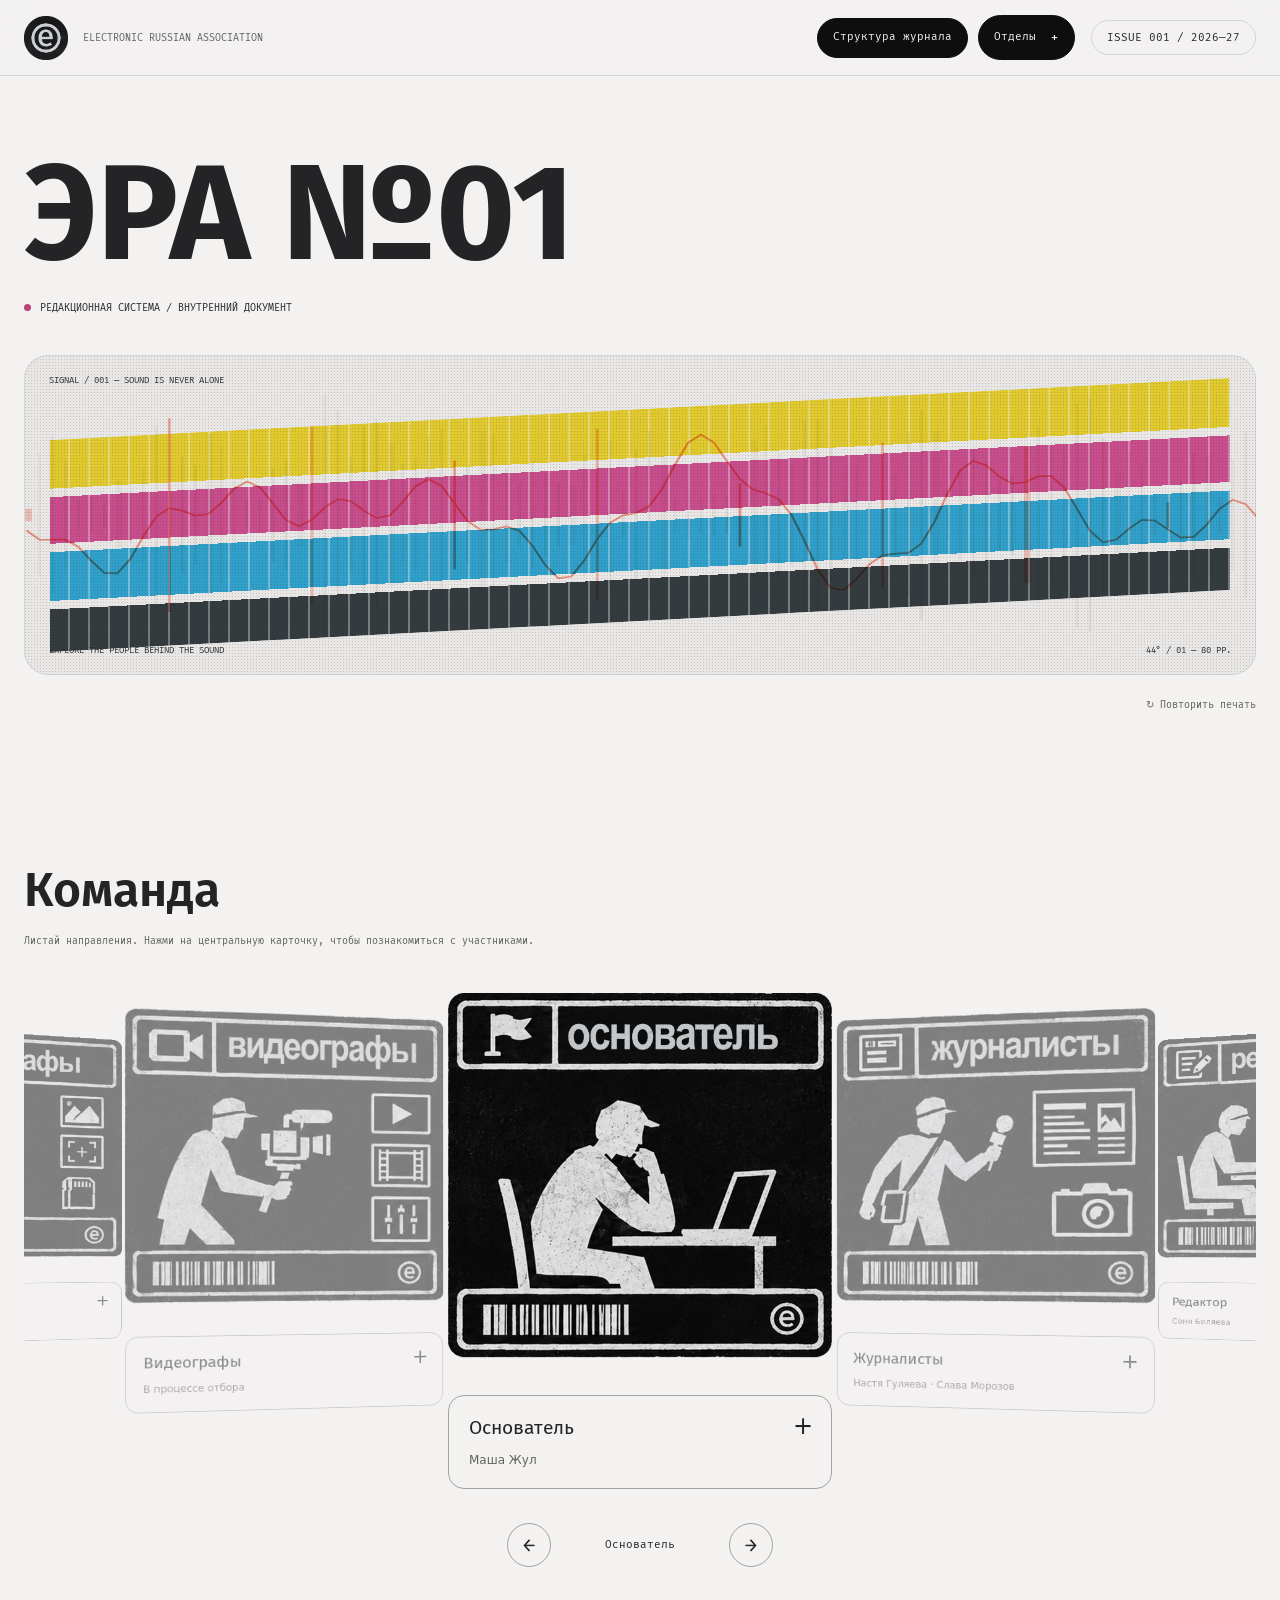
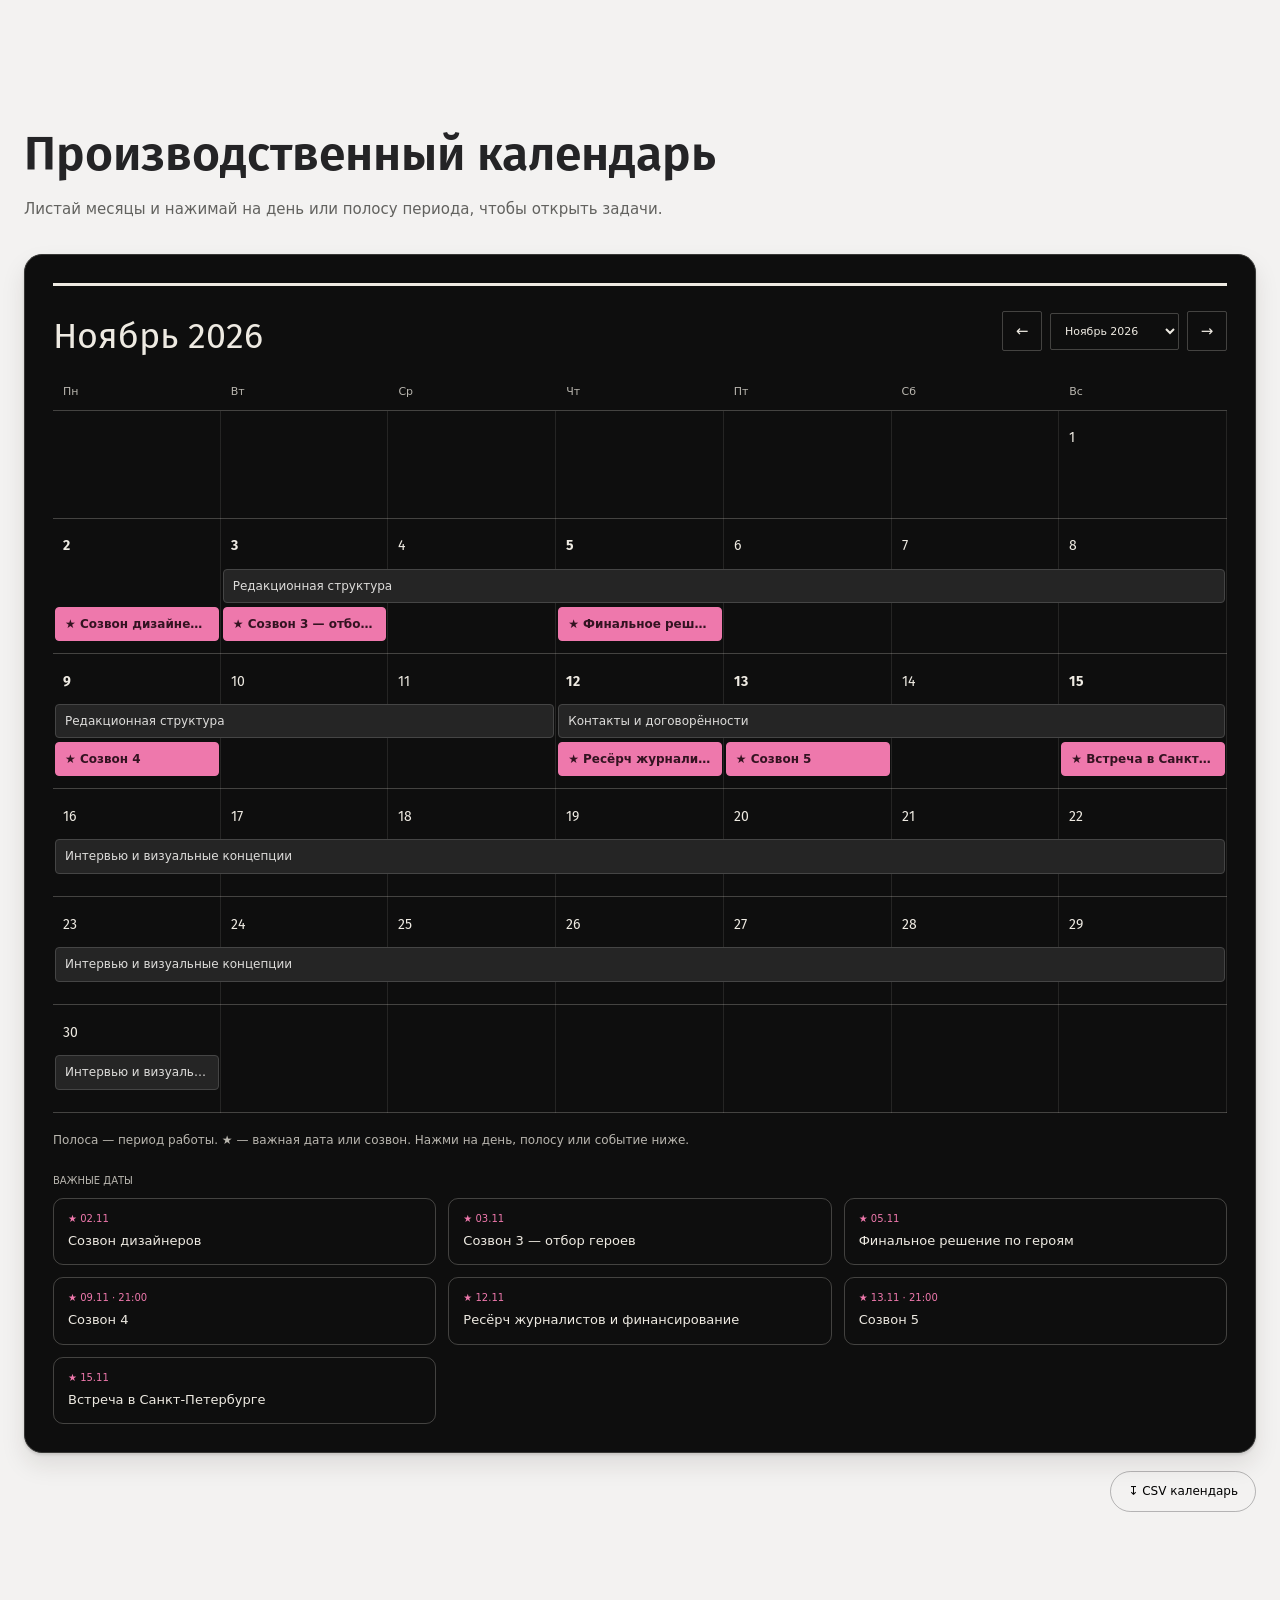
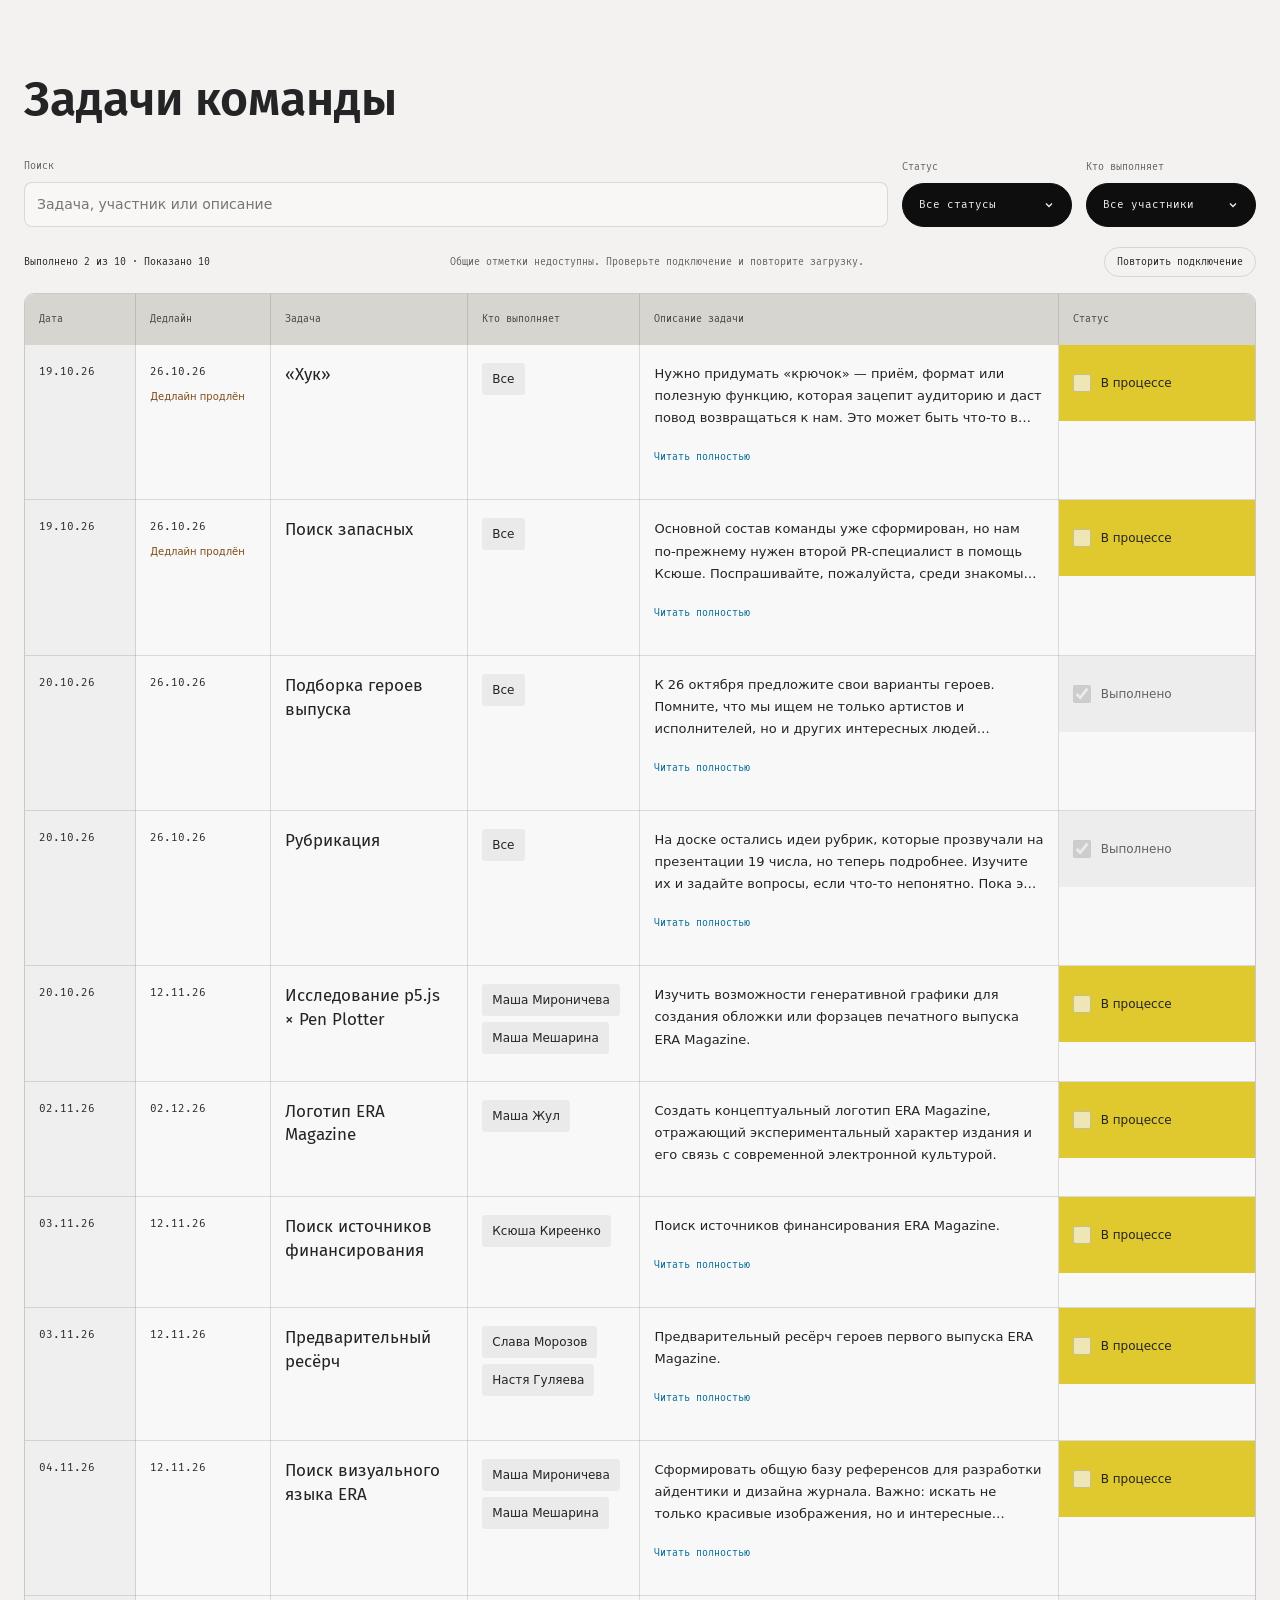
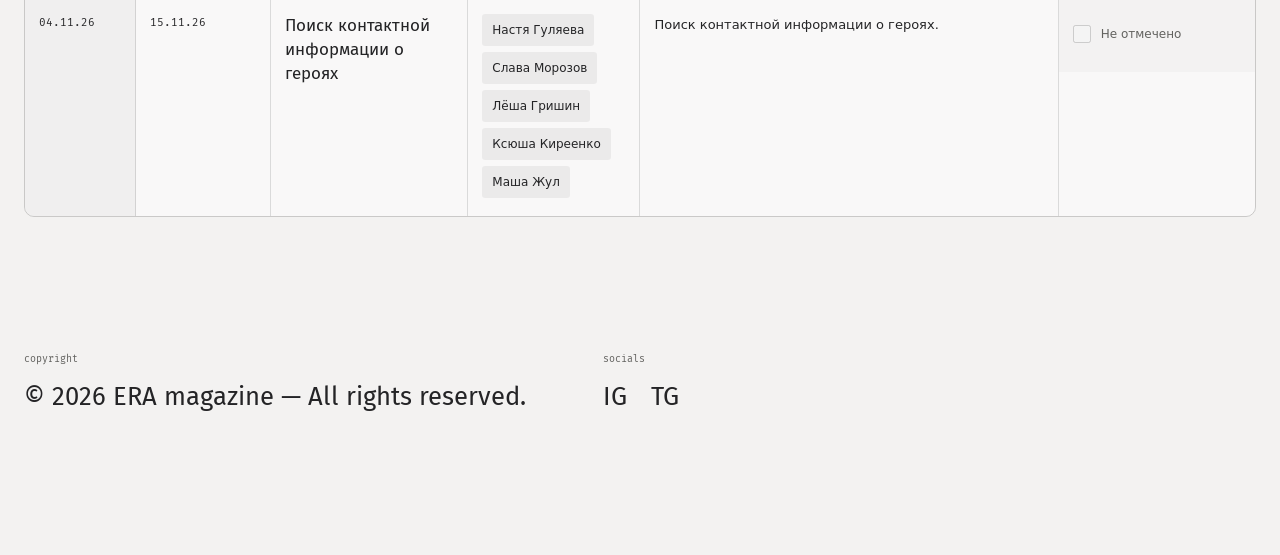
==== index.html @ 6cd0f7cc "Match in-progress task badges to print animation yellow" ====
<!DOCTYPE html>
<html lang="ru">
<head>
  <meta charset="utf-8">
  <meta name="viewport" content="width=device-width, initial-scale=1">
  <meta name="theme-color" content="#eeeae2">
  <meta name="description" content="ERA — редакционный и производственный план первого выпуска: сроки, команда, редакционный цикл, рубрики, flatplan и контроль готовности.">
  <title>ERA — Редакционная система / выпуск 01</title>
  <link rel="stylesheet" href="assets/site.ed3ed8bf37ff.css">
</head>
<body>
  <a class="skip" href="#main">К содержанию</a>
  <header class="topbar">
    <a class="top-logo" href="#top" aria-label="ERA — к началу"><img src="images/Frame%2049.png" alt="ERA" width="44" height="44"><span>ELECTRONIC RUSSIAN ASSOCIATION</span></a>
      <nav class="header-nav" aria-label="Страницы сайта">
        <a class="nav-page-pill" href="structure.html?v=layout-2">Структура журнала</a>
        <details class="nav-departments"><summary class="nav-page-pill">Отделы <span aria-hidden="true">+</span></summary><div class="department-links">
          <a href="journalists.html">Журналисты</a>
          <a href="pr.html">PR</a>
          <a href="smm.html">SMM</a>
          <a href="design.html">Дизайнеры</a>
        </div></details>
      </nav>
    <div class="header-actions"><span class="edition issue-badge">ISSUE 001 / 2026—27</span><button id="mobile-menu-toggle" class="header-menu-toggle" type="button" aria-controls="mobile-section-menu" aria-expanded="false">Меню</button></div>
  </header>
  <dialog id="mobile-section-menu" class="mobile-menu" aria-labelledby="mobile-menu-title">
    <div class="mobile-menu-heading"><span id="mobile-menu-title">Разделы / ERA</span><button class="mobile-menu-close" type="button" aria-label="Закрыть меню">×</button></div>
    <nav aria-label="Разделы страницы"></nav>
  </dialog>
  <div class="shell">

    <main class="content" id="main">
      <section class="hero" id="top">
        <div class="hero-heading">
          <h1 class="hero-title">ЭРА №01</h1>
          <div class="eyebrow hero-caption"><span class="roundel"></span>Редакционная система / внутренний документ</div>
        </div>
        <div class="spectrum" aria-label="Абстрактная визуализация звукового сигнала как элемент айдентики">
          <div class="spectrum-top">SIGNAL / 001 — SOUND IS NEVER ALONE</div>
          <div class="print-carriage" aria-hidden="true"></div>
          <svg id="wave-svg" viewBox="0 0 950 310" preserveAspectRatio="none" aria-hidden="true"></svg>
          <div class="spectrum-bottom"><span>EXPLORE THE PEOPLE BEHIND THE SOUND</span><span>44° / 01 — 80 PP.</span></div>
        </div>
        <button class="print-replay" type="button" aria-label="Повторить анимацию печати">↻ Повторить печать</button>
      </section>


      <section class="section" id="team">
        <div class="section-head section-head-plain"><div><h2 class="team-heading">Команда</h2><p class="team-instruction">Листай направления. Нажми на центральную карточку, чтобы познакомиться с участниками.</p></div></div>
        <div class="team-grid" id="team-list"></div>
      </section>

      <section class="section" id="schedule">
        <div class="section-head section-head-plain"><div><h2>Производственный календарь</h2><p class="section-desc">Листай месяцы и нажимай на день или полосу периода, чтобы открыть задачи.</p></div></div>
        <div class="calendar-sheet">
          <div class="calendar-toolbar"><div><h3 id="calendar-title" aria-live="polite"></h3></div><div class="calendar-pager"><button id="calendar-prev" type="button" aria-label="Предыдущий месяц">←</button><label class="sr-only" for="calendar-month">Месяц календаря</label><select id="calendar-month"><option value="0">Сентябрь 2026</option><option value="1">Октябрь 2026</option><option value="2">Ноябрь 2026</option><option value="3">Декабрь 2026</option><option value="4">Январь 2027</option><option value="5">Февраль 2027</option><option value="6">Март 2027</option><option value="7">Апрель 2027</option><option value="8">Май 2027</option></select><button id="calendar-next" type="button" aria-label="Следующий месяц">→</button></div></div>
          <div class="calendar-weekdays" aria-hidden="true"><span>Пн</span><span>Вт</span><span>Ср</span><span>Чт</span><span>Пт</span><span>Сб</span><span>Вс</span></div>
          <div id="calendar-grid" aria-label="Дни и периоды выбранного месяца"></div>
          <p class="calendar-hint">Полоса — период работы. ★ — важная дата или созвон. Нажми на день, полосу или событие ниже.</p><div id="calendar-important" aria-label="Важные даты месяца"></div>
        </div>
        <div class="calendar-footer"><button class="download" id="schedule-export" type="button">↧ CSV календарь</button></div>
        <dialog id="calendar-dialog" aria-labelledby="calendar-dialog-title"><div class="calendar-dialog-heading"><h2 id="calendar-dialog-title"></h2><button id="calendar-close" type="button" aria-label="Закрыть информацию о задаче">×</button></div><div id="calendar-details"></div></dialog>
      </section>







      <section class="section task-section" id="tasks">
        <div class="section-head section-head-plain"><div><h2>Задачи команды</h2></div></div>
        <div class="task-toolbar"><label class="task-search">Поиск<input id="task-search" type="search" placeholder="Задача, участник или описание"></label><label>Статус<select id="task-status-filter"><option value="">Все статусы</option><option value="in_progress">В процессе</option><option value="done">Выполнено</option><option value="unset">Не отмечено</option></select></label><label>Кто выполняет<select id="task-owner-filter"><option value="">Все участники</option></select></label></div>
        <div class="task-summary-line"><span id="task-summary"></span><span id="task-sync-status" role="status"></span><button id="task-sync-retry" class="task-retry" type="button" hidden>Повторить подключение</button></div>
        <div class="task-table-wrap"><table class="task-table"><caption class="sr-only">Задачи команды ERA с датами, ответственными и отметками выполнения</caption><thead><tr><th scope="col">Дата</th><th scope="col">Дедлайн</th><th scope="col">Задача</th><th scope="col">Кто выполняет</th><th scope="col">Описание задачи</th><th scope="col">Статус</th></tr></thead><tbody id="task-rows"></tbody></table></div>
        <p id="task-announcement" class="sr-only" role="status"></p>
      </section>
      <footer class="footer">
        <div class="footer-copyright"><span class="footer-label">copyright</span><p class="footer-copy">© 2026 ERA magazine — All rights reserved.</p></div>
        <div class="footer-socials"><span class="footer-label">socials</span><div class="footer-social-links"><a href="https://www.instagram.com/era.magazinee?stkn=MWh4OGViNHFueG9nNg==" aria-label="ERA magazine в Instagram">IG</a><a href="https://t.me/eramagazinee" aria-label="ERA magazine в Telegram">TG</a></div></div>
      </footer>
    </main>
  </div>
  <script>
    "use strict";
    const schedule = [
      {month:"Ноя",date:"3–11 ноя",title:"Редакционная структура",detail:"Финализация предварительного списка 15 героев, первичный ресёрч, темы и рубрики.",owners:"Маша Жул · Настя · Слава · Соня",output:"Лонг-лист, редакционная карта, черновой флэтплан"},
      {month:"Ноя",date:"12–15 ноя",title:"Контакты и договорённости",detail:"Найти контакты, написать героям, согласовать место, формат и время интервью.",owners:"Настя · Слава · Лёша · Ксюша",output:"Подтверждённые встречи и календарь съёмок"},
      {month:"Ноя",date:"16–30 ноя",title:"Интервью и визуальные концепции",detail:"Очные интервью, репортажи, фотосъёмки, сбор документов и архивов. Параллельно — логотип, айдентика, первые макеты.",owners:"Журналисты · Маша Жул · фотографы · видеографы",output:"Исходники интервью и 2–3 визуальных направления"},
      {month:"Дек",date:"1–7 дек",title:"Первые материалы",detail:"Расшифровки, начало написания, содержательная редактура, выбор общей визуальной системы.",owners:"Настя · Слава · Соня · дизайн",output:"Первые утверждённые тексты и направление айдентики"},
      {month:"Дек",date:"8–15 дек",title:"Первая вёрстка",detail:"Тестирование сеток, типографики, фотографии, продолжение интервью.",owners:"Маша Жул · Маша · редакция",output:"Рабочий шаблон журнала и первые развороты"},
      {month:"Дек",date:"16–31 дек",title:"Первый производственный рубеж",detail:"Доработка текстов, фактчекинг, оформление разделов.",owners:"Редакция · дизайн",output:"50% готового текста · 30% вёрстки"},
      {month:"Янв",date:"1–15 янв",title:"Закрытие недостающих материалов",detail:"Дополнительные интервью, проверка источников и прав на фото, редактура, вёрстка.",owners:"Настя · Слава · Соня · Маша Жул",output:"75–85% текста · примерно 40% вёрстки"},
      {month:"Янв",date:"16–31 янв",title:"Editorial freeze",detail:"Утверждение всех текстов, заголовков, подписей и справок. Далее — только обоснованные исправления.",owners:"Журналисты · Соня · Маша Жул",output:"100% текста · 50% вёрстки"},
      {month:"Фев",date:"1–14 фев",title:"Первые пробы печати и сайт",detail:"Тесты бумаги, красок и переплёта; технические требования к PDF. Прототип сайта и интерактивной страницы.",owners:"Маша Жул · все дизайнеры",output:"Тестовые отпечатки и web-прототип"},
      {month:"Фев",date:"15–28 фев",title:"Партнёрства и digital",detail:"Закрепление рекламных форматов, условий сотрудничества, тестирование сайта и запуск цифровых тизеров.",owners:"Ксюша · Лёша · дизайнеры · web",output:"Партнёрские размещения · 60–65% вёрстки"},
      {month:"Март",date:"1–8 мар",title:"Подготовка к просмотру",detail:"Финализация большей части разворотов, сбор презентации и проверка медиа-системы.",owners:"Маша Жул · Маша · Соня · команда",output:"Подготовленные материалы для просмотра"},
      {month:"Март",date:"9–13 мар",title:"Промежуточная защита",detail:"Оценка редакции, печати, сайта и коммуникации как единого проекта; устранение критичных проблем.",owners:"Вся команда",output:"70% общего проекта · ориентир 70% вёрстки"},
      {month:"Март",date:"14–31 мар",title:"Сборка финальной системы",detail:"Оставшиеся развороты, сайт, подготовка предзаказа, проверка рекламы и промоматериалов.",owners:"Маша Жул · Маша · PR · SMM · редакция",output:"Около 85–90% вёрстки · рабочий сайт"},
      {month:"Апр",date:"1–18 апр",title:"Prepress и контроль качества",detail:"Финальная вёрстка, корректура по полосам, проверка цветопроб, изображений, обложки и требований типографии.",owners:"Маша Жул · Маша · Соня · типография",output:"Полный макет для финального согласования"},
      {month:"Апр",date:"19–24 апр",title:"Финальные файлы",detail:"Окончательные правки и утверждение всех полос и цифровой части; передача материалов в производство.",owners:"Маша Жул · руководители направлений",output:"100% макета и digital, согласованный комплект файлов"},
      {month:"Май",date:"26 апр – 14 мая",title:"Печать и подготовка защиты",detail:"Финальная печать, брошюровка, проверка экземпляров, подготовка экспозиции и презентации.",owners:"Маша Жул · типография · команда",output:"Физический журнал и материалы презентации"},
      {month:"Май",date:"15–19 мая",title:"Финальная проверка",detail:"Проверить экземпляры, сайт, презентацию и всё необходимое для защиты.",owners:"Вся команда",output:"Полностью готовый проект"},
      {month:"Май",date:"с 20 мая",title:"Защита ERA",detail:"Презентация печатного и цифрового независимого медиа.",owners:"Маша Жул · команда",output:"Выпуск № 01 представлен"}
    ];
    schedule.push(
      {date:"9 ноя 2026 · 21:00 МСК",title:"Созвон 4",detail:"Созвон команды ERA.",owners:"Команда",output:"",start:"2026-11-09",end:"2026-11-09",time:"21:00",important:true},
      {date:"13 ноя 2026 · 21:00 МСК",title:"Созвон 5",detail:"Созвон команды ERA.",owners:"Команда",output:"",start:"2026-11-13",end:"2026-11-13",time:"21:00",important:true},
      {date:"1–20 сен 2026",title:"Подготовка запуска соцсетей",detail:"Сентябрь до 20 числа — подготовка и создание социальных сетей ERA.",owners:"",output:"",start:"2026-09-01",end:"2026-09-20"},
      {date:"20 сен 2026",title:"Запуск соцсетей",detail:"Социальные сети ERA созданы 20 сентября.",owners:"",output:"",start:"2026-09-20",end:"2026-09-20",important:true},
      {date:"22 сен 2026",title:"Старт поиска команды",detail:"Запущен поиск участников команды ERA.",owners:"",output:"",start:"2026-09-22",end:"2026-09-22",important:true},
      {date:"1–11 окт 2026",title:"Формирование команды",detail:"Формирование команды и отбор участников до 11 октября.",owners:"",output:"",start:"2026-10-01",end:"2026-10-11"},
      {date:"13 окт 2026",title:"Создание беседы команды",detail:"Создана общая беседа команды.",owners:"",output:"",start:"2026-10-13",end:"2026-10-13",important:true},
      {date:"19 окт 2026 · 21:15 МСК",title:"Созвон 1 — организационный",detail:"Созвон 1 — организационный команды.",owners:"",output:"",start:"2026-10-19",end:"2026-10-19",time:"21:15",important:true},
      {date:"26 окт 2026 · 21:00 МСК",title:"Созвон 2",detail:"Обсуждение доски Figma и идеи проекта.",owners:"",output:"",start:"2026-10-26",end:"2026-10-26",time:"21:00",important:true},
      {date:"2 ноя 2026",title:"Созвон дизайнеров",detail:"Созвон команды дизайнеров.",owners:"Дизайнеры",output:"",start:"2026-11-02",end:"2026-11-02",important:true},
      {date:"3 ноя 2026",title:"Созвон 3 — отбор героев",detail:"Созвон 3 команды: отбор героев выпуска.",owners:"",output:"",start:"2026-11-03",end:"2026-11-03",important:true},
      {date:"5 ноя 2026",title:"Финальное решение по героям",detail:"Финальное решение по героям выпуска от всех участников.",owners:"Вся команда",output:"",start:"2026-11-05",end:"2026-11-05",important:true},
      {date:"12 ноя 2026",title:"Ресёрч журналистов и финансирование",detail:"Обсуждение ресёрча журналистов и вопросов по финансированию от Ксюши.",owners:"Журналисты · Ксюша",output:"",start:"2026-11-12",end:"2026-11-12",important:true},
      {date:"15 ноя 2026",title:"Встреча в Санкт-Петербурге",detail:"Встреча команды в Санкт-Петербурге.",owners:"Слава · Настя · Ксюша · Маша Жул",output:"",start:"2026-11-15",end:"2026-11-15",important:true}
    );
    const team = [
      {category:"Основатель",image:106,members:[{name:"Маша Жул",role:"Основатель / арт-директор",about:"Концепция, утверждение тем и героев, финальный выбор материалов, художественная система и вёрстка печатного журнала."}]},
      {category:"Журналисты",image:109,members:[{name:"Настя Гуляева",role:"Журналист",about:"Ресёрч, подготовка интервью, репортажи, источники и написание материалов."},{name:"Слава Морозов",role:"Журналист",about:"Ресёрч, подготовка интервью, сбор фактов, репортажи и авторские тексты."}]},
      {category:"Редактор",image:110,members:[{name:"Соня Беляева",role:"Редактор / корректор",about:"Содержательные замечания, редактура, контроль источников, финальная корректура в макете."}]},
      {category:"Дизайнеры",image:108,members:[{name:"Маша Мироничева",role:"Дизайнер / digital",about:"Идеи и метафоры, элементы визуальной системы, оформление социальных сетей и сайта, поддержка вёрстки."},{name:"Маша Мешарина",role:"Дизайнер / брендинг",about:"Брендинг и визуальная идентичность ERA."},{name:"Марта",role:"VFX-специалист",about:"Визуальные эффекты."}]},
      {category:"SMM",image:107,members:[{name:"Лёша Гришин",role:"SMM",about:"Контент-план, ведение соцсетей, адаптация тона ERA, аналитика публикаций."}]},
      {category:"PR",image:105,members:[{name:"Ксюша Киреенко",role:"PR / партнёрства",about:"Внешние коммуникации, сотрудничество, рекламные интеграции и организация промокампании."},{name:"Участник",role:"PR",about:"Информация об участнике появится позже."}]},
      {category:"Фотографы",image:111,members:[],about:"В процессе отбора. Съёмки героев и визуальные материалы журнала."},
      {category:"Видеографы",image:112,members:[],about:"В процессе отбора. Видео и мультимедийные материалы."}
    ];
    function download(name,content,type="text/plain;charset=utf-8"){const blob=new Blob([content],{type});const url=URL.createObjectURL(blob);const a=document.createElement("a");a.href=url;a.download=name;document.body.appendChild(a);a.click();a.remove();setTimeout(()=>URL.revokeObjectURL(url),1000)}
    function textNode(tag,cls,value){const el=document.createElement(tag);if(cls)el.className=cls;el.textContent=value;return el}
    const calendarMonths=["Сентябрь","Октябрь","Ноябрь","Декабрь","Январь","Февраль","Март","Апрель","Май"];
    const eventRanges=[
      ["2026-11-03","2026-11-11"],["2026-11-12","2026-11-15"],["2026-11-16","2026-11-30"],
      ["2026-12-01","2026-12-07"],["2026-12-08","2026-12-15"],["2026-12-16","2026-12-31"],
      ["2027-01-01","2027-01-15"],["2027-01-16","2027-01-31"],["2027-02-01","2027-02-14"],["2027-02-15","2027-02-28"],
      ["2027-03-01","2027-03-08"],["2027-03-09","2027-03-13"],["2027-03-14","2027-03-31"],
      ["2027-04-01","2027-04-18"],["2027-04-19","2027-04-24"],["2027-04-26","2027-05-14"],
      ["2027-05-15","2027-05-19"],["2027-05-20",null]
    ];
    const calendarEvents=schedule.map((event,i)=>({...event,start:event.start??eventRanges[i]?.[0],end:Object.hasOwn(event,"end")?event.end:eventRanges[i]?.[1],color:i%4})).sort((a,b)=>a.start.localeCompare(b.start));
    let calendarMonth=2;
    const calendarDialog=document.getElementById("calendar-dialog");
    const calendarDetails=document.getElementById("calendar-details");
    function calendarISO(date){return date.toISOString().slice(0,10)}
    function eventsOnDate(iso){return calendarEvents.filter(event=>event.start<=iso&&(!event.end||event.end>=iso))}
    function showCalendarDetails(title,events){
      calendarDetails.replaceChildren();
      document.getElementById("calendar-dialog-title").textContent=events.length===1?events[0].title:title;
      if(!events.length)calendarDetails.append(textNode("p","","На этот день задачи пока не запланированы."));
      events.forEach(event=>{
        const article=document.createElement("article");article.className="calendar-detail";
        if(events.length>1)article.append(textNode("h3","",event.title));
        article.append(textNode("span","meta-line",event.date),textNode("p","",event.detail));
        if(event.owners)article.append(textNode("h4","","Ответственные"),textNode("p","",event.owners));
        if(event.output)article.append(textNode("h4","","Результат"),textNode("p","",event.output));
        if(event.important){
          const actions=document.createElement("div");actions.className="calendar-add-actions";
          const add=textNode("a","calendar-add-button","Добавить в календарь");
          add.href="calendar/era-"+event.start+(event.time?"-"+event.time.replace(":",""):"")+".ics";add.type="text/calendar";
          const google=textNode("a","calendar-google-link","Открыть в Google Календаре");
          const day=event.start.replaceAll("-","");
          const start=event.time?day+"T"+event.time.replace(":","")+"00":day;
          const end=event.time?start:calendarISO(new Date(Date.parse((event.end||event.start)+"T00:00:00Z")+86400000)).replaceAll("-","");
          google.href="https://calendar.google.com/calendar/render?"+new URLSearchParams({action:"TEMPLATE",text:event.title,dates:start+"/"+end,ctz:"Europe/Moscow",details:event.detail+(event.owners?"\nОтветственные: "+event.owners:"")});google.target="_blank";google.rel="noopener";
          actions.append(add,google);article.append(actions);
        }
        calendarDetails.append(article);
      });
      calendarDialog.showModal();
    }
    document.getElementById("calendar-close").addEventListener("click",()=>calendarDialog.close());
    document.getElementById("calendar-prev").addEventListener("click",()=>{if(calendarMonth>0){calendarMonth--;renderSchedule()}});
    document.getElementById("calendar-next").addEventListener("click",()=>{if(calendarMonth<calendarMonths.length-1){calendarMonth++;renderSchedule()}});
    document.getElementById("calendar-month").addEventListener("change",event=>{calendarMonth=Number(event.target.value);renderSchedule()});
    function renderSchedule(){
      const monthDate=new Date(Date.UTC(2026,8+calendarMonth,1));
      const year=monthDate.getUTCFullYear(),month=monthDate.getUTCMonth();
      document.getElementById("calendar-month").value=String(calendarMonth);
      document.getElementById("calendar-title").textContent=calendarMonths[calendarMonth]+" "+year;
      document.getElementById("calendar-prev").disabled=calendarMonth===0;
      document.getElementById("calendar-next").disabled=calendarMonth===calendarMonths.length-1;
      const grid=document.getElementById("calendar-grid");grid.replaceChildren();
      const offset=(monthDate.getUTCDay()+6)%7;
      const days=new Date(Date.UTC(year,month+1,0)).getUTCDate();
      for(let week=0;week<Math.ceil((offset+days)/7);week++){
        const row=document.createElement("div");row.className="calendar-week";
        const weekDates=[];
        for(let col=0;col<7;col++){
          const day=week*7+col-offset+1;
          const cell=document.createElement(day>0&&day<=days?"button":"div");cell.className="calendar-day";
          if(day>0&&day<=days){
            const iso=calendarISO(new Date(Date.UTC(year,month,day)));weekDates.push({iso,col});const events=eventsOnDate(iso);
            cell.type="button";cell.dataset.date=iso;cell.textContent=String(day);
            cell.setAttribute("aria-label",`${day} ${calendarMonths[calendarMonth]} ${year}: ${events.length?events.map(e=>e.title).join(", "):"нет задач"}`);
            if(events.length){cell.classList.add("has-events");cell.dataset.color=events[0].color}
            if(events.some(event=>event.important)){cell.classList.add("important-day");cell.setAttribute("aria-label","Важная дата. "+cell.getAttribute("aria-label"))}
            const now=new Intl.DateTimeFormat("en-CA",{timeZone:"Europe/Moscow",year:"numeric",month:"2-digit",day:"2-digit"}).format(new Date());
            if(iso===now)cell.setAttribute("aria-current","date");
            cell.onclick=()=>showCalendarDetails(`${day} ${calendarMonths[calendarMonth]} ${year}`,events);
          }else{cell.classList.add("calendar-empty");cell.setAttribute("aria-hidden","true")}
          row.append(cell);
        }
        const periodLanes=[],milestoneLanes=[];
        const visibleEvents=calendarEvents.map(event=>({event,covered:weekDates.filter(({iso})=>iso>=event.start&&(!event.end||iso<=event.end))})).filter(item=>item.covered.length);
        visibleEvents.filter(item=>!item.event.important).forEach(item=>{
          const columns=item.covered.map(day=>day.col);let lane=periodLanes.findIndex(used=>columns.every(col=>!used.has(col)));
          if(lane<0){lane=periodLanes.length;periodLanes.push(new Set())}columns.forEach(col=>periodLanes[lane].add(col));item.lane=lane+2;
        });
        visibleEvents.filter(item=>item.event.important).forEach(item=>{
          const columns=item.covered.map(day=>day.col);let lane=milestoneLanes.findIndex(used=>columns.every(col=>!used.has(col)));
          if(lane<0){lane=milestoneLanes.length;milestoneLanes.push(new Set())}columns.forEach(col=>milestoneLanes[lane].add(col));item.lane=periodLanes.length+lane+2;
        });
        visibleEvents.forEach(({event,lane})=>{
          const covered=weekDates.filter(({iso})=>iso>=event.start&&(!event.end||iso<=event.end));if(!covered.length)return;
          const bar=textNode("button","calendar-event"+(event.important?" calendar-milestone":""),(event.important?"★ ":"")+event.title);bar.type="button";bar.dataset.color=event.color;bar.style.gridRow=String(lane);bar.style.gridColumn=`${covered[0].col+1} / ${covered[covered.length-1].col+2}`;
          bar.setAttribute("aria-label",`${event.date}: ${event.title}`);bar.title=event.date+" · "+event.title;bar.onclick=()=>showCalendarDetails(event.title,[event]);row.append(bar);
        });
        grid.append(row);
      }
      const importantBox=document.getElementById("calendar-important");importantBox.replaceChildren();
      const monthStart=calendarISO(monthDate),monthEnd=calendarISO(new Date(Date.UTC(year,month+1,0)));
      const importantEvents=calendarEvents.filter(event=>event.important&&event.start>=monthStart&&event.start<=monthEnd).sort((a,b)=>a.start.localeCompare(b.start));
      if(importantEvents.length){
        importantBox.append(textNode("h4","calendar-important-heading","Важные даты"));
        const agenda=document.createElement("div");agenda.className="calendar-agenda";
        importantEvents.forEach(event=>{const button=document.createElement("button");button.type="button";button.className="calendar-agenda-event";button.append(textNode("span","calendar-agenda-date","★ "+event.start.slice(8)+"."+event.start.slice(5,7)+(event.time?" · "+event.time:"")),textNode("span","",event.title));button.onclick=()=>showCalendarDetails(event.title,[event]);agenda.append(button)});importantBox.append(agenda);
      }
    }

    function renderTeam(){
      const list=document.getElementById("team-list");list.replaceChildren();
      team.forEach((group,index)=>{
        const card=document.createElement("details");card.className="team-category";
        const summary=document.createElement("summary");
        const image=document.createElement("img");image.src=`images/Group%20${group.image}.png`;image.alt=`Карточка категории «${group.category}»`;image.width=400;image.height=400;image.loading="lazy";image.className="team-artwork";
        const artwork=document.createElement("div");artwork.className="team-artwork-frame";
        const artworkBounds={105:[1275,1233,29,16,1224],106:[1284,1220,23,16,1241],107:[1279,1233,27,16,1227],108:[1275,1304,5,95,1245],109:[1290,1304,9,92,1250],110:[1298,1304,18,91,1249],111:[1289,1218,20,24,1247],112:[1292,1218,29,24,1242]};
        const [sourceWidth,sourceHeight,left,top,cardWidth]=artworkBounds[group.image];
        image.style.width=(sourceWidth/cardWidth*100)+"%";
        image.style.height=(sourceHeight/cardWidth*100)+"%";
        image.style.left=(-left/cardWidth*100)+"%";
        image.style.top=(-top/cardWidth*100)+"%";
        artwork.append(image);
        const heading=document.createElement("div");heading.className="team-category-heading";
        heading.append(textNode("h3","",group.category),textNode("span","team-category-plus","+"));heading.lastChild.setAttribute("aria-hidden","true");
        const caption=document.createElement("div");caption.className="team-caption";
        caption.append(heading,textNode("p","team-names",group.members.length?group.members.map(member=>member.name).join(" · "):"В процессе отбора"));
        summary.append(artwork,caption);
        const content=document.createElement("div");content.className="team-members";
        group.members.forEach(member=>{
          const person=document.createElement("article");person.className="team-person";
          person.append(textNode("h4","",member.name),textNode("p","",member.about));content.append(person);
        });
        if(!group.members.length)content.append(textNode("p","team-vacancy",group.about));
        card.append(summary,content);list.append(card);
      });
      if("IntersectionObserver" in window){
        const teamObserver=new IntersectionObserver(entries=>{entries.forEach(entry=>{if(entry.isIntersecting){entry.target.classList.add("team-revealed");teamObserver.unobserve(entry.target)}})},{threshold:.12});
        list.querySelectorAll(".team-category").forEach(card=>teamObserver.observe(card));
      }
    }
    function makeWave(){const svg=document.getElementById("wave-svg");const ns="http://www.w3.org/2000/svg";for(let i=0;i<96;i++){const rect=document.createElementNS(ns,"rect");const x=i*10+1;const envelope=Math.abs(Math.sin(i*.175)*Math.cos(i*.071+1.2));const burst=Math.abs(Math.sin(i*.75)*Math.cos(i*.27));const h=12+244*Math.pow(.37*envelope+.63*burst,.97);rect.setAttribute("x",x);rect.setAttribute("y",(310-h)/2);rect.setAttribute("width",i%7===0?5:2.1);rect.setAttribute("height",h);rect.setAttribute("fill",i%11===0?"#f25332":"#e3e2dc");rect.setAttribute("opacity",String(.46+(i%7)*.065));svg.append(rect)}const line=document.createElementNS(ns,"path");let path="";for(let i=0;i<96;i++){let y=155+Math.sin(i*.27)*Math.sin(i*.045+2.1)*66+Math.cos(i*.91)*15;path+=(i===0?"M":"L")+(i*10+2)+" "+y+" "}line.setAttribute("d",path);line.setAttribute("fill","none");line.setAttribute("stroke","#f25332");line.setAttribute("stroke-width","1.7");line.setAttribute("opacity",".95");svg.append(line)}
    document.getElementById("schedule-export").addEventListener("click",()=>{const esc=s=>'"'+String(s).replaceAll('"','""')+'"';const csv=["Период,Задача,Описание,Ответственные,Результат",...calendarEvents.map(x=>[x.date,x.title,x.detail,x.owners,x.output].map(esc).join(","))].join("\r\n");download("ERA-production-calendar.csv","\uFEFF"+csv,"text/csv;charset=utf-8")});
    renderSchedule();renderTeam();makeWave();
    const printArtwork=document.querySelector(".spectrum");
    function startPrint(){
      printArtwork.classList.remove("is-printing");
      void printArtwork.offsetWidth;
      printArtwork.classList.add("is-printing");
    }
    document.querySelector(".print-replay").addEventListener("click",startPrint);
    if("IntersectionObserver" in window){
      const printObserver=new IntersectionObserver(entries=>{
        if(entries.some(entry=>entry.isIntersecting)){startPrint();printObserver.disconnect()}
      },{threshold:.25});
      printObserver.observe(printArtwork);
    }else{startPrint()}

  </script>
  <script src="assets/team-carousel.js?v=80ea0fac6cac"></script>
  <script src="assets/tasks-data.js?v=3a967a9be97a"></script>
  <script src="assets/tasks-config.js?v=6a74209e40ee"></script>
  <script src="assets/tasks.js?v=e5131247720b"></script>
  <script src="assets/navigation.js?v=da44e0f0b3c9"></script>
</body>
</html>
---- assets/site.ed3ed8bf37ff.css ----
@font-face{font-family:"Fira Sans";font-style:normal;font-weight:400;font-display:swap;src:url("fonts/fira-sans/FiraSans-Regular.ttf") format("truetype")}
    @font-face{font-family:"Fira Sans";font-style:normal;font-weight:600;font-display:swap;src:url("fonts/fira-sans/FiraSans-SemiBold.ttf") format("truetype")}
    @font-face{font-family:"Fira Sans";font-style:normal;font-weight:700;font-display:swap;src:url("fonts/fira-sans/FiraSans-Bold.ttf") format("truetype")}
    @font-face{font-family:"Fira Mono";font-style:normal;font-weight:400;font-display:swap;src:url("fonts/fira-mono/FiraMono-Regular.ttf") format("truetype")}
    @font-face{font-family:"Fira Mono";font-style:normal;font-weight:500;font-display:swap;src:url("fonts/fira-mono/FiraMono-Medium.ttf") format("truetype")}
    @font-face{font-family:"Fira Mono";font-style:normal;font-weight:700;font-display:swap;src:url("fonts/fira-mono/FiraMono-Bold.ttf") format("truetype")}
    :root {
      color-scheme: light;
      --paper:#f3f2f1; --paper-2:#e8e7e6; --ink:#191a1a; --muted:#666762; --line:#bcb8ae;
      --orange:#f25332; --orange-dark:#bd3d26; --white:#f8f6f1; --dark:#252927; --blue:#4b63b6;
      --cyan:#367f79; --violet:#77619d; --gold:#a47731;
      --font: -apple-system, BlinkMacSystemFont, "SF Pro Text", "SF Pro Display", system-ui, "Segoe UI", Roboto, Helvetica, Arial, sans-serif;
      --mono: "Fira Mono", monospace;
      --fira-sans: "Fira Sans", var(--font);
      --page-gutter:24px;
    }
    *,*::before,*::after{box-sizing:border-box}
    html{scroll-behavior:smooth;scroll-padding-top:75px}
    body{margin:0;background:var(--paper);color:var(--ink);font-family:var(--font);font-size:15px;line-height:1.47;-webkit-font-smoothing:antialiased}
    button,input{font:inherit}
    button{cursor:pointer}
    button:focus-visible,a:focus-visible,input:focus-visible{outline:3px solid var(--orange);outline-offset:3px}
    ::selection{background:var(--orange);color:white}
    a{color:inherit}
    .sr-only{position:absolute!important;width:1px;height:1px;padding:0;margin:-1px;overflow:hidden;clip:rect(0,0,0,0);white-space:nowrap;border:0}
    .skip{position:absolute;left:-999px;top:10px;z-index:200;background:var(--orange);padding:12px;color:white}.skip:focus{left:10px}
    .topbar{height:65px;background:var(--paper);position:sticky;top:0;z-index:100;border-bottom:1px solid var(--ink);display:flex;align-items:center;justify-content:space-between;padding:0 var(--page-gutter);gap:16px}
    .top-logo{text-decoration:none;display:flex;align-items:center;gap:15px;white-space:nowrap}
    .top-logo img{display:block;width:44px;height:44px;object-fit:contain;flex-shrink:0}.top-logo span{font-family:var(--mono);font-size:10px;text-transform:uppercase;color:var(--muted)}
    .top-links{display:flex;align-items:center;gap:24px}.top-links a{text-decoration:none;font-size:12px;font-weight:700;}.top-links a:hover{color:var(--orange-dark)}
    .edition{padding:8px 12px;border:1px solid var(--ink);font-family:var(--mono);font-size:11px;white-space:nowrap}
    .shell{max-width:none;margin:0;padding:0 var(--page-gutter) 140px;display:block}
    .sidebar{align-self:start;position:sticky;top:102px;padding-top:36px}
    .sidebar-label,.eyebrow,.section-number,.mini-label,.meta-line{font-family:var(--mono);font-size:11px;text-transform:uppercase;}
    .sidebar-label{color:var(--muted);margin:0 0 22px}
    .side-nav{display:flex;flex-direction:column;border-top:1px solid var(--line)}
    .side-nav a{text-decoration:none;border-bottom:1px solid var(--line);padding:12px 0;display:flex;justify-content:space-between;gap:8px;font-size:12px;font-weight:600;transition:padding .2s,color .2s}
    .side-nav a span{font-family:var(--mono);color:var(--muted);font-size:10px}.side-nav a:hover,.side-nav a.active{color:var(--orange-dark);padding-left:5px}
    .side-bottom{margin-top:33px;font-size:12px;line-height:1.6;color:var(--muted)}
    .side-bottom strong{color:var(--ink)}
    .content{min-width:0;width:100%}.hero{padding:54px 0 47px;border-bottom:1px solid var(--ink)}
    .hero-top{display:flex;align-items:center;justify-content:space-between;gap:20px;margin-bottom:32px}
    .eyebrow{display:inline-flex;align-items:center;gap:9px;font-weight:700}.roundel{display:inline-block;width:9px;height:9px;border-radius:50%;background:var(--orange)}
    .hero-stamp{font-family:var(--mono);font-size:10px;text-align:right;line-height:1.6;color:var(--muted)}
    .hero-title{margin:0;font-weight:900;font-size:clamp(88px,17vw,207px);line-height:.76;text-indent:-.05em}
    .hero-row{margin:22px 0 0;display:grid;grid-template-columns:minmax(0,1fr) 235px;gap:30px;align-items:end}
    .hero-sub{font-size:clamp(22px,3.1vw,38px);font-weight:600;line-height:1.1;max-width:600px;margin:0}
    .hero-meta{border-left:1px solid var(--ink);padding-left:16px;font-family:var(--mono);font-size:11px;line-height:1.8;color:var(--muted)}
    .hero-meta b{display:block;color:var(--ink);text-transform:uppercase}
    .spectrum{margin-top:39px;min-height:186px;height:clamp(200px,29vw,320px);background:var(--dark);color:var(--paper);overflow:hidden;position:relative;border-radius:2px}
    .spectrum svg{position:absolute;width:100%;height:100%;inset:0}.spectrum-top{position:absolute;left:20px;top:17px;font:10px var(--mono);z-index:2}.spectrum-bottom{position:absolute;bottom:20px;left:20px;right:20px;display:flex;justify-content:space-between;gap:10px;font:10px var(--mono);text-transform:uppercase;z-index:2}
    .intro{display:grid;grid-template-columns:1fr 1fr;gap:30px;margin:23px 0 0;font-size:13px}.intro p{margin:0}.intro p:first-child{font-weight:600}
    .section{padding:85px 0 70px;border-bottom:1px solid var(--ink)}
    .section-head{display:grid;grid-template-columns:80px 1fr;gap:20px;align-items:start;margin-bottom:31px}
    .section-number{color:var(--orange-dark);padding-top:7px}
    h2{font-size:clamp(30px,4.3vw,53px);line-height:1.04;font-weight:800;margin:0;max-width:730px}
    .section-desc{color:var(--muted);max-width:660px;font-size:13px;margin:16px 0 0;line-height:1.65}
    .stats{display:grid;grid-template-columns:repeat(4,minmax(0,1fr));border-top:1px solid var(--ink);border-bottom:1px solid var(--ink);margin-bottom:29px}
    .stat{padding:20px 14px 20px 0;border-right:1px solid var(--line)}.stat:not(:first-child){padding-left:15px}.stat:last-child{border-right:0}
    .stat .big{display:block;font-size:clamp(25px,3vw,43px);font-weight:800;line-height:1;}.stat .small{display:block;font-size:11px;color:var(--muted);margin-top:10px;line-height:1.4}
    .milestones{display:grid;grid-template-columns:repeat(4,minmax(0,1fr));gap:8px}
    .milestone{border:1px solid var(--line);background:rgba(255,255,255,.22);padding:15px 13px;min-height:164px;position:relative}
    .milestone:before{content:"";position:absolute;left:-1px;right:-1px;top:-1px;height:4px;background:var(--ink)}.milestone.final:before{background:var(--orange)}
    .milestone time{font-family:var(--mono);font-size:11px;font-weight:600}.milestone strong{display:block;font-size:25px;font-weight:800;line-height:1.05;margin-top:16px}.milestone p{margin:8px 0 0;color:var(--muted);font-size:11px}
    .note{border-left:3px solid var(--orange);padding:12px 16px;background:rgba(255,255,255,.22);font-size:12px;line-height:1.6;margin:22px 0 0}.note strong{font-weight:750}
    .tools{display:flex;flex-wrap:wrap;justify-content:space-between;align-items:center;gap:10px;margin-bottom:14px}.filter{display:flex;flex-wrap:wrap;gap:5px}
    .chip{border:1px solid var(--line);background:transparent;font-family:var(--mono);font-size:11px;padding:9px 11px;color:var(--muted)}.chip:hover{border-color:var(--ink);color:var(--ink)}.chip.active{border-color:var(--ink);background:var(--ink);color:white}
    .download{border:1px solid var(--ink);background:transparent;padding:9px 12px;font-size:11px;font-weight:700;display:inline-flex;gap:8px;align-items:center}.download:hover{background:var(--ink);color:white}
    .schedule{border-top:1px solid var(--ink)}
    .schedule-head,.schedule-item{display:grid;grid-template-columns:115px minmax(0,1.7fr) minmax(125px,.7fr) minmax(0,1fr);gap:13px}
    .schedule-head{padding:12px 0;color:var(--muted);font:10px var(--mono);text-transform:uppercase}
    .schedule-item{padding:17px 0;border-top:1px solid var(--line);font-size:12px;align-items:start}.schedule-item:first-of-type{border-top:0}
    .schedule-item:hover{background:rgba(255,255,255,.28)}.schedule-item .date{font:700 11px var(--mono);line-height:1.5}.schedule-item .task-title{font-size:13px;font-weight:750;margin:0 0 6px}.schedule-item .task-sub,.schedule-item .output{line-height:1.55;color:var(--muted)}.schedule-item .owner{font-size:11px;line-height:1.5}
    .schedule-item .output strong{color:var(--ink)}
    .team-grid{display:grid;grid-template-columns:repeat(3,minmax(0,1fr));gap:9px}
    .team-card{border:1px solid var(--line);padding:18px;min-height:180px;background:rgba(255,255,255,.16);display:flex;flex-direction:column}.team-card .idx{font:11px var(--mono);color:var(--orange-dark)}.team-card h3{font-size:21px;margin:16px 0 4px}.team-card .role{font-family:var(--mono);font-size:10px;line-height:1.4;text-transform:uppercase;color:var(--muted)}.team-card p{font-size:11.5px;line-height:1.6;margin:12px 0 0}
    .pipeline{display:grid;grid-template-columns:repeat(3,minmax(0,1fr));gap:8px;counter-reset:phase}
    .pipeline-step{border:1px solid var(--line);min-height:136px;padding:15px;background:rgba(255,255,255,.16);position:relative}
    .pipeline-step .num{font:12px var(--mono);color:var(--orange-dark)}.pipeline-step h3{font-size:15px;margin:15px 0 6px}.pipeline-step p{margin:0;font-size:11px;color:var(--muted);line-height:1.5}
    .pipeline-step[data-important="true"]{border-color:var(--ink);background:var(--dark);color:var(--paper)}.pipeline-step[data-important="true"] .num{color:var(--orange)}.pipeline-step[data-important="true"] p{color:#c3c6c0}
    .voice-banner{background:var(--dark);color:var(--paper);padding:30px;position:relative;overflow:hidden}.voice-banner:after{content:"*";position:absolute;right:18px;bottom:-75px;font-size:230px;line-height:1;color:var(--orange);opacity:.8;font-weight:800;pointer-events:none}.voice-banner p{font-size:clamp(26px,3.3vw,44px);font-weight:750;line-height:1.1;max-width:670px;margin:20px 0 35px;position:relative;z-index:1}.voice-banner .mini-label{color:#d1cec5}
    .voice-principles{display:grid;grid-template-columns:repeat(3,minmax(0,1fr));gap:14px;margin:25px 0}.voice-principle{padding:0 0 16px;border-bottom:1px solid var(--line)}.voice-principle strong{display:block;font-size:14px;margin-bottom:5px}.voice-principle p{font-size:11px;color:var(--muted);margin:0;line-height:1.55}
    .compare{display:grid;grid-template-columns:1fr 1fr;border:1px solid var(--line);margin-top:15px}.compare div{padding:18px}.compare div:first-child{border-right:1px solid var(--line);color:var(--muted)}.compare .mini-label{display:block;margin-bottom:14px}.compare p{font-size:14px;line-height:1.5;margin:0}
    .rubrics{display:grid;grid-template-columns:repeat(2,minmax(0,1fr));gap:9px}.rubric{padding:21px;border:1px solid var(--line);min-height:165px;display:flex;flex-direction:column;justify-content:space-between;gap:13px;background:rgba(255,255,255,.15)}.rubric-head{display:flex;align-items:center;justify-content:space-between;gap:15px}.rubric .tag{font:10px var(--mono);color:var(--orange-dark)}.rubric h3{font-size:23px;line-height:1;margin:0}.rubric p{font-size:12px;line-height:1.55;color:var(--muted);margin:0}
    .mix{display:grid;grid-template-columns:1fr 1fr;gap:30px;align-items:start;margin:20px 0 28px}.mix-bar{display:flex;height:16px;gap:3px;margin:18px 0}.mix-bar span:nth-child(1){background:var(--blue);flex:4}.mix-bar span:nth-child(2){background:var(--cyan);flex:5}.mix-bar span:nth-child(3){background:var(--gold);flex:6}.mix-list{display:flex;flex-direction:column;gap:8px;font:12px var(--mono)}.mix-line{display:flex;justify-content:space-between;gap:12px}.mix-line i{display:inline-block;width:9px;height:9px;margin-right:7px}.mix-summary{font-size:12px;color:var(--muted);line-height:1.65}
    .flat-wrap{display:grid;grid-template-columns:minmax(0,1.7fr) minmax(220px,1fr);gap:22px;align-items:start}
    .flat-grid{display:grid;grid-template-columns:repeat(8,minmax(0,1fr));gap:4px}.page{padding:0;aspect-ratio: .73;min-height:44px;background:var(--white);color:var(--ink);border:1px solid rgba(25,26,26,.1);display:flex;align-items:flex-start;justify-content:flex-start;position:relative;font:10px var(--mono);text-align:left;transition:transform .12s,box-shadow .12s}.page span{padding:6px}.page:hover,.page.selected{z-index:1;transform:translateY(-3px);box-shadow:0 4px 0 var(--ink);border-color:var(--ink)}
    .page[data-type="intro"]{background:#d5d2c9}.page[data-type="feature"]{background:#95a7d0}.page[data-type="region"]{background:#85b9b3}.page[data-type="backstage"]{background:#d8bd8b}.page[data-type="research"]{background:#b7a8cf}.page[data-type="outro"]{background:#cdcbc3}
    .page-info{background:var(--dark);color:var(--paper);padding:21px;min-height:215px;position:sticky;top:80px}.page-info .meta-line{color:var(--orange)}.page-info h3{font-size:24px;line-height:1.12;margin:16px 0 11px}.page-info p{font-size:12px;color:#d4d5cf;line-height:1.6;margin:0}.page-info .tip{color:#b3b5ae;margin-top:20px;font:10px var(--mono)}
    .flat-legend{display:flex;flex-wrap:wrap;gap:8px 18px;margin-top:14px}.legend-item{font:10px var(--mono);display:flex;align-items:center;gap:7px}.legend-item i{display:inline-block;width:10px;height:10px}
    .digital{display:grid;grid-template-columns:repeat(3,minmax(0,1fr));gap:9px}.digital-card{background:var(--dark);color:var(--paper);padding:20px;min-height:216px;display:flex;flex-direction:column}.digital-card .meta-line{color:var(--orange)}.digital-card h3{font-size:25px;margin:24px 0 9px}.digital-card p{font-size:12px;line-height:1.55;color:#d6d7d2;margin:0}
    .interactive-concept{border:1px solid var(--ink);margin-top:10px;padding:22px;background:rgba(255,255,255,.16)}.concept-layout{display:grid;grid-template-columns:minmax(0,1fr) minmax(200px,.85fr);gap:20px;align-items:center}.network{width:100%;height:auto}.network line{stroke:var(--ink);stroke-width:1;stroke-dasharray:4 5;opacity:.55}.network circle{fill:var(--paper);stroke:var(--ink);stroke-width:2}.network circle.active{fill:var(--orange);stroke:var(--ink)}.network text{font:11px var(--mono);fill:var(--ink)}
    .concept-controls{display:flex;flex-wrap:wrap;gap:6px;margin-top:14px}.concept-controls button{padding:9px 10px;border:1px solid var(--line);background:transparent;font:11px var(--mono)}.concept-controls button.active{background:var(--ink);border-color:var(--ink);color:white}.concept-copy h4{margin:0 0 8px;font-size:23px;}.concept-copy p{margin:0;font-size:12px;color:var(--muted)}
    .check-progress{display:flex;justify-content:space-between;align-items:center;gap:10px;font-family:var(--mono);font-size:12px;margin-bottom:13px}.track{background:#d2cec4;height:8px;overflow:hidden}.track>span{display:block;width:0;height:100%;background:var(--orange);transition:width .2s}
    .checklist{border-top:1px solid var(--ink)}.checkrow{display:flex;gap:13px;align-items:flex-start;padding:13px 2px;border-bottom:1px solid var(--line);cursor:pointer}.checkrow input{appearance:none;width:18px;height:18px;border:1.6px solid var(--ink);flex-shrink:0;margin:1px 0 0;display:grid;place-items:center;cursor:pointer;background:transparent}.checkrow input:checked{background:var(--ink)}.checkrow input:checked:after{content:"✓";color:var(--white);font-size:13px}.checkrow .check-main{display:block;font-size:13px;font-weight:600}.checkrow .check-owner{display:block;font:10px var(--mono);color:var(--muted);margin-top:4px}.checkrow:has(input:checked) .check-main{text-decoration:line-through;color:var(--muted)}
    .progress-outer{background:var(--dark);color:var(--paper);padding:26px;margin-top:25px}
    .score-header{display:flex;align-items:end;justify-content:space-between;gap:18px}.score-header .meta-line{color:#c3c4be}.score-header .score{display:block;font-size:clamp(58px,9vw,110px);line-height:1;font-weight:850;margin-top:12px}.score-label{font-family:var(--mono);font-size:11px;color:#d0d2cd;max-width:160px;text-align:right}.scoretrack{height:8px;background:#525956;overflow:hidden;margin:18px 0 26px}.scoretrack span{height:100%;display:block;background:var(--orange);width:0;transition:width .15s}
    .range-row{display:grid;grid-template-columns:1fr 140px 45px;gap:20px;align-items:center;margin:14px 0}.range-row label{font-size:12px}.range-row label small{display:block;font:10px var(--mono);color:#afb2ab;margin-top:3px}.range-row input[type=range]{width:100%;accent-color:var(--orange);cursor:pointer}.range-value{text-align:right;font:12px var(--mono)}
    .footer{padding:45px 0 0;display:flex;align-items:end;justify-content:space-between;gap:20px}.footer-mark{font-size:clamp(70px,12vw,137px);font-weight:900;line-height:.8}.footer small{display:block;text-align:right;line-height:1.65;color:var(--muted);font:10px var(--mono)}
    .muted{color:var(--muted)}.detail-label{font:10px var(--mono);color:var(--muted);text-transform:uppercase}
    .no-data{padding:25px 0;font-size:13px;color:var(--muted)}
    @media(max-width:1120px){.shell{display:block}.top-links{gap:12px}.milestones{grid-template-columns:repeat(2,1fr)}.schedule-head,.schedule-item{grid-template-columns:105px minmax(0,1.3fr) minmax(90px,.7fr) minmax(0,1fr);gap:9px}.team-grid{grid-template-columns:repeat(2,1fr)}}
    @media(max-width:850px){.topbar{height:60px;padding:0 20px}.top-links{display:none}.shell{display:block;padding:0 20px 100px}.sidebar{display:none}.hero{padding-top:41px}.hero-row{grid-template-columns:1fr 170px}.hero-sub{font-size:30px}.section{padding:64px 0}.schedule-head{display:none}.schedule-item{grid-template-columns:116px 1fr;gap:9px 16px}.schedule-item .owner,.schedule-item .output{grid-column:2}.schedule-item .owner:before{content:"Команда: ";font-weight:700}.schedule-item .output:before{content:"Результат: ";font-weight:700;color:var(--ink)}}
    @media(max-width:600px){.top-logo span{display:none}.edition{font-size:9px;padding:7px}.hero-top{margin-bottom:28px}.hero-title{font-size:clamp(92px,25vw,143px)}.hero-row{grid-template-columns:1fr;gap:15px}.hero-meta{border-left:0;border-top:1px solid var(--line);padding:10px 0 0;display:flex;justify-content:space-between;gap:15px}.hero-sub{font-size:26px}.spectrum{height:215px;margin-top:26px}.spectrum-bottom{font-size:9px}.intro{grid-template-columns:1fr;gap:10px}.section-head{grid-template-columns:42px 1fr;gap:8px}.section{padding:50px 0}.section-number{font-size:10px}.section-desc{font-size:12px}.stats{grid-template-columns:repeat(2,1fr)}.stat:nth-child(2){border-right:0}.stat:nth-child(-n+2){border-bottom:1px solid var(--line)}.milestones{gap:6px}.milestone{min-height:154px;padding:14px 10px}.milestone strong{font-size:23px}.schedule-item{grid-template-columns:1fr;gap:7px;padding:15px 0}.schedule-item .owner,.schedule-item .output{grid-column:1}.team-grid,.pipeline,.rubrics,.mix,.flat-wrap,.digital,.concept-layout{grid-template-columns:1fr}.team-card{min-height:unset}.pipeline{grid-template-columns:repeat(2,1fr)}.pipeline-step{min-height:145px}.voice-principles{grid-template-columns:repeat(2,1fr)}.voice-banner{padding:22px}.voice-banner p{font-size:27px}.flat-grid{gap:3px}.page{min-height:36px}.page span{padding:4px;font-size:9px}.page-info{position:static;min-height:180px}.range-row{grid-template-columns:1fr 90px 35px;gap:9px}.range-row label{font-size:11px}.score-header .score{font-size:69px}.footer-mark{font-size:82px}.footer small{font-size:9px}}
    /* Calm system interface, with CMYK print-study accents. */
    :root{--ink:#242426;--muted:#62625f;--line:rgba(36,36,38,.14);--orange:#007caa;--orange-dark:#006c96;--dark:#232426;--blue:#36a4ce;--cyan:#449f91;--violet:#ac6c9c;--gold:#baa134;--white:#f8f6f1}
    body{line-height:1.6}
    .topbar{height:76px;background:rgba(243,242,241,.86);backdrop-filter:blur(22px);-webkit-backdrop-filter:blur(22px);border-color:var(--line)}
    .top-links a{font-weight:500}.edition{border-color:var(--line);border-radius:100px;padding:8px 15px}
    .sidebar{top:100px}.side-nav{border:0;gap:4px}.side-nav a{border:0;padding:11px 12px;border-radius:10px;font-weight:500;font-size:13px}.side-nav a.active{background:rgba(255,255,255,.55);color:var(--ink);padding-left:12px}.side-nav a:hover{padding-left:12px;background:rgba(255,255,255,.35)}
    .sidebar-label{padding-left:12px}.side-bottom{padding-left:12px;font-size:12px}
    .hero{padding:70px 0 60px;border-color:var(--line)}.hero-top{gap:24px}.eyebrow{font-size:10px;font-weight:400}.roundel{background:#ba417e;width:7px;height:7px}
    .hero-title{font-size:clamp(96px,15vw,184px);font-weight:600;line-height:1.04}.hero-sub{font-size:clamp(26px,3vw,40px);font-weight:500;line-height:1.18}.hero-row{margin-top:20px;align-items:center}.hero-meta{border-color:var(--line);line-height:1.9}.hero-meta b{font-weight:500}
    .spectrum{height:320px;background:#e8e7e6;border-radius:24px;isolation:isolate;box-shadow:inset 0 0 0 1px rgba(36,36,38,.08)}
    .spectrum:before{content:"";position:absolute;inset:54px 26px;background:repeating-linear-gradient(90deg,transparent 0 18px,rgba(243,242,241,.36) 18px 20px),linear-gradient(180deg,#e0c92e 0 23%,transparent 23% 27%,#c84d8c 27% 49%,transparent 49% 53%,#309fc9 53% 76%,transparent 76% 80%,#343b3e 80%);transform:skewY(-3deg);z-index:-2}
    .spectrum:after{content:"";position:absolute;inset:0;background-image:radial-gradient(#252525 .55px,transparent .8px);background-size:3px 3px;opacity:.18;pointer-events:none;z-index:1}
    .spectrum svg{mix-blend-mode:multiply;opacity:.6}.spectrum-top,.spectrum-bottom{color:#343638;font-size:9px}.spectrum-top{top:20px;left:25px}.spectrum-bottom{bottom:20px;left:25px;right:25px}
    .intro{gap:32px;font-size:15px;line-height:1.7;margin-top:26px}.intro p:first-child{font-weight:500}
    .section{padding:80px 0;border-color:var(--line)}.section-head{margin-bottom:32px;grid-template-columns:80px minmax(0,1fr)}
    h2{font-size:clamp(30px,4vw,48px);font-weight:600;line-height:1.13}.section-number{font-size:10px;color:var(--muted)}.section-desc{font-size:15px;line-height:1.65;max-width:650px}
    .stats{border:0;background:rgba(255,255,255,.45);border-radius:22px;padding:8px 20px}.stat{border-color:var(--line);padding:22px 15px}.stat .big{font-weight:500}.stat .small{font-size:12px;line-height:1.5}
    .milestones,.team-grid,.pipeline,.rubrics,.digital{gap:14px}
    .milestone,.team-card,.pipeline-step,.rubric,.digital-card{border:1px solid rgba(255,255,255,.5);background:rgba(255,255,255,.48);border-radius:20px;padding:24px;box-shadow:0 3px 16px rgba(30,25,20,.025);overflow:hidden}
    .milestone:before{height:3px;left:24px;right:24px;top:0;background:linear-gradient(90deg,#309fc9,#c84d8c,#e0c92e)}.milestone.final:before{background:linear-gradient(90deg,#309fc9,#c84d8c,#e0c92e)}
    .milestone strong{font-size:23px;font-weight:500;line-height:1.25;overflow-wrap:anywhere}.milestone p,.team-card p,.pipeline-step p,.rubric p,.digital-card p{font-size:13px;line-height:1.65}.milestone time{font-size:10px;font-weight:400}
    .note{background:rgba(255,255,255,.35);border:0;border-radius:14px;padding:18px 22px;font-size:14px}.note strong{font-weight:600}
    .chip,.download,.concept-controls button{border-radius:100px;font-weight:400;min-height:38px}.chip{padding:9px 13px}.chip.active,.concept-controls button.active{background:var(--ink);border-color:var(--ink)}.download{padding:10px 17px;border-color:rgba(36,36,38,.3);font-size:12px}.tools{gap:16px;margin-bottom:22px}
    .schedule,.checklist{border-color:var(--line)}.schedule-item{padding:22px 0;font-size:14px}.schedule-item .task-title{font-size:15px;font-weight:600}.schedule-item .owner{font-size:13px}.schedule-item .date{font-weight:400}.schedule-head{font-size:10px}
    .team-card h3{font-size:24px;font-weight:500}.team-card .role{font-size:10px}.pipeline-step h3{font-size:17px;font-weight:500}.pipeline-step[data-important="true"]{background:#e1e6e3;border-color:transparent;color:var(--ink)}.pipeline-step[data-important="true"] p{color:var(--muted)}.pipeline-step[data-important="true"] .num{color:var(--orange-dark)}
    .voice-banner{border-radius:24px;padding:36px;background:#252729}.voice-banner p{font-weight:500;line-height:1.2}.voice-banner:after{content:"";width:180px;height:180px;right:-45px;bottom:-65px;border-radius:50%;background:repeating-radial-gradient(circle,#7cb6c9 0 1px,transparent 1px 4px);opacity:.5}
    .voice-principle strong{font-weight:500;font-size:16px}.voice-principle p{font-size:13px}.compare{border-radius:18px;overflow:hidden}.compare p{font-size:15px}.compare div{padding:24px}.rubric h3{font-weight:500;line-height:1.2}.rubric .tag{display:inline-block;margin-bottom:14px}
    .mix-bar{border-radius:100px;overflow:hidden}.mix-summary{font-size:14px}.page{border-radius:6px;background-image:radial-gradient(rgba(36,36,38,.12) .5px,transparent .7px);background-size:3px 3px}.page.selected,.page:hover{box-shadow:0 3px 10px rgba(0,0,0,.15)}
    .page-info{border-radius:20px;padding:26px;background:#272a2b}.page-info h3{font-weight:500}.page-info .meta-line,.digital-card .meta-line{color:#91c9db}.page-info p{font-size:14px}.legend-item i{border-radius:3px}
    .digital-card{background:#272a2b;color:var(--paper);border:0}.digital-card h3{font-weight:500;line-height:1.2}.digital-card p{color:#d6d7d2}
    .interactive-concept{border:0;border-radius:24px;padding:28px;background:rgba(255,255,255,.45)}.concept-copy h4{font-weight:500}.concept-copy p{font-size:14px}.network circle{stroke-width:1}.network circle.active{fill:#8dc8d9}
    .check-progress{font-size:11px}.check-progress strong{font-weight:400}.checkrow{padding:18px 2px}.checkrow .check-main{font-size:15px;font-weight:400}.checkrow .check-owner{margin-top:6px;font-size:11px}.checkrow input{border-radius:5px;border-width:1px;width:20px;height:20px}.track,.scoretrack{border-radius:100px;height:6px}
    .progress-outer{border-radius:24px;padding:32px;background:#272a2b}.score-header .score{font-weight:500}.range-row{margin:22px 0}.range-row label{font-size:14px}.range-row input[type=range]{accent-color:#8dc8d9}.scoretrack span,.track>span{background:linear-gradient(90deg,#309fc9,#c84d8c,#dccb43)}
    .footer-mark{font-weight:500;line-height:1}.footer{padding-top:55px}
    @media(max-width:1120px){.milestone{padding:22px}.milestone strong{font-size:24px}}
    @media(max-width:850px){.topbar{height:68px}.hero{padding-top:40px}.section{padding:60px 0}.hero-row{grid-template-columns:minmax(0,1fr) 180px}.hero-sub{font-size:30px}.schedule-item .owner,.schedule-item .output{font-size:13px}}
    @media(max-width:600px){.hero-top{align-items:flex-start;gap:12px}.eyebrow{max-width:190px;font-size:9px}.hero-stamp{font-size:8px;flex-shrink:0}.hero-title{font-size:clamp(90px,25vw,143px);line-height:1.05}.hero-row{grid-template-columns:1fr}.hero-sub{font-size:28px}.hero-meta{padding-top:14px;font-size:10px}.spectrum{height:230px;border-radius:18px}.spectrum-top,.spectrum-bottom{font-size:7px}.spectrum:before{inset:48px 18px}.intro{grid-template-columns:1fr;font-size:14px;gap:16px}.section-head{grid-template-columns:minmax(0,1fr);gap:10px}.section-head h2{overflow-wrap:anywhere}.section-desc{font-size:14px}.stats{padding:6px 16px}.stat{padding:18px 0}.stat .small{font-size:11px}.milestone{padding:18px 14px}.milestone strong{font-size:20px}.team-card,.pipeline-step,.rubric,.digital-card{padding:20px}.pipeline-step{padding:16px}.pipeline-step h3{font-size:15px}.pipeline-step p{font-size:12px}.voice-banner{padding:24px}.voice-banner p{font-size:28px}.voice-principles{gap:16px}.voice-principle strong{font-size:14px}.voice-principle p{font-size:12px}.compare div{padding:16px}.compare p{font-size:13px}.mix-list{font-size:10px}.check-progress{font-size:9px}.progress-outer{padding:22px}.range-row label{font-size:12px}.range-row label small{font-size:9px}.score-header{gap:12px}.score-label{font-size:10px;max-width:125px}.footer{align-items:center}.footer small{font-size:8px}.footer-mark{font-size:70px}}

    .header-actions{display:flex;align-items:center;gap:12px}
    .sidebar-toggle{display:inline-flex;align-items:center;justify-content:center;gap:8px;border:1px solid var(--line);border-radius:100px;background:rgba(255,255,255,.4);color:var(--ink);padding:9px 14px;min-height:38px;font-size:12px;white-space:nowrap}
    .sidebar-toggle:hover{background:rgba(255,255,255,.75)}
    .shell.sidebar-collapsed{grid-template-columns:minmax(0,1fr);max-width:none}
    .sidebar[hidden]{display:none!important}
    @media(max-width:1120px){.top-links{display:none}}
    @media(max-width:850px){.shell .sidebar:not([hidden]){display:block;position:static;padding:24px 0 0}.shell .sidebar .side-nav{display:grid;grid-template-columns:repeat(3,minmax(0,1fr));gap:4px}.shell .sidebar .side-bottom{display:none}.header-actions{gap:8px}.sidebar-toggle{padding:8px 12px}}
    @media(max-width:600px){.header-actions .edition{display:none}.shell .sidebar .side-nav{grid-template-columns:repeat(2,minmax(0,1fr))}}
    .sidebar-toggle{margin:28px 0 0 12px;background:var(--paper);box-shadow:0 2px 10px rgba(0,0,0,.04)}
    #section-sidebar[hidden]{display:none!important}
    .shell.sidebar-collapsed .sidebar{display:block;position:fixed;left:16px;bottom:20px;top:auto;z-index:110;padding:0}
    .shell.sidebar-collapsed .sidebar-toggle{margin:0}
    @media(max-width:850px){.shell .sidebar{display:block;position:static;padding:24px 0 0}.sidebar-toggle{margin:18px 0 0}.shell.sidebar-collapsed .sidebar{padding:0}.shell .sidebar .side-nav{display:grid;grid-template-columns:repeat(3,minmax(0,1fr));gap:4px}}
    @media(max-width:600px){.shell .sidebar .side-nav{grid-template-columns:repeat(2,minmax(0,1fr))}}
    @media print{.shell.sidebar-collapsed .sidebar{display:none!important}}
    .sidebar-label{padding-left:0}
    .side-nav a,.side-nav a:hover,.side-nav a.active{padding-left:0;padding-right:0}
    .sidebar-toggle{margin-left:0}
    .shell.sidebar-collapsed .sidebar{left:var(--page-gutter)}
    @media(max-width:850px){:root{--page-gutter:20px}.shell{padding-left:var(--page-gutter);padding-right:var(--page-gutter)}}
    .print-carriage{position:absolute;left:0;right:0;top:10%;height:1px;pointer-events:none;z-index:3;opacity:0;background:linear-gradient(90deg,transparent,rgba(36,36,38,.2),transparent)}
    .print-carriage:after{content:"";position:absolute;left:0;top:-7px;width:38px;height:14px;border-radius:4px;background:#343638;box-shadow:0 3px 8px rgba(0,0,0,.18);border-bottom:3px solid #309fc9}
    .print-replay{display:block;margin:12px 0 0 auto;border:0;background:transparent;color:var(--muted);font:10px var(--mono);padding:8px 0;min-height:36px}
    .print-replay:hover{color:var(--ink)}
    @media(prefers-reduced-motion:no-preference){
      .spectrum.is-printing:before,.spectrum.is-printing #wave-svg{animation:ink-reveal 6s steps(18,end) both}
      .spectrum.is-printing .print-carriage{animation:paper-feed 6s linear both}
      .spectrum.is-printing .print-carriage:after{animation:carriage-pass .333333s ease-in-out 18 alternate both}
    }
    @keyframes ink-reveal{from{clip-path:inset(0 0 100% 0)}to{clip-path:inset(0 0 0 0)}}
    @keyframes paper-feed{0%{top:8%;opacity:0}3%{opacity:1}96%{opacity:1}100%{top:92%;opacity:0}}
    @keyframes carriage-pass{from{left:18px}to{left:calc(100% - 56px)}}
    @media(prefers-reduced-motion:reduce){.print-carriage,.print-replay{display:none}}
    @media print{.print-carriage,.print-replay{display:none!important}.spectrum:before,.spectrum #wave-svg{animation:none!important;clip-path:none!important}}
    .mobile-menu{position:fixed;inset:0;width:100%;max-width:none;height:100%;height:100dvh;max-height:none;margin:0;border:0;padding:28px 24px max(28px,env(safe-area-inset-bottom));color:var(--ink);background:linear-gradient(90deg,rgba(60,50,35,.08),transparent 22px),var(--paper);box-shadow:12px 0 45px rgba(0,0,0,.2);overflow-y:auto}
    .mobile-menu[open]{animation:page-slide-in .48s cubic-bezier(.22,.8,.25,1) both}
    .mobile-menu[open].is-closing{animation:page-slide-out .32s ease-in both}
    .mobile-menu::backdrop{background:rgba(30,28,25,.25)}
    .mobile-menu:after{content:"";position:fixed;top:0;bottom:0;right:0;width:8px;pointer-events:none;background:linear-gradient(90deg,transparent,rgba(255,255,255,.55),rgba(40,35,25,.12))}
    .mobile-menu-heading{display:flex;align-items:center;justify-content:space-between;gap:20px;margin-bottom:36px;font:11px var(--mono)}
    .mobile-menu-close{border:1px solid var(--line);border-radius:50%;width:44px;height:44px;background:transparent;color:var(--ink);font-size:28px;line-height:1}
    .mobile-menu nav{display:flex;flex-direction:column}.mobile-menu nav a{display:flex;align-items:center;justify-content:space-between;gap:16px;min-height:54px;padding:12px 0;border-bottom:1px solid var(--line);text-decoration:none;font-size:clamp(18px,5vw,25px);font-weight:400}.mobile-menu nav a span{font:10px var(--mono);color:var(--muted)}
    body.mobile-menu-open{overflow:hidden}
    @keyframes page-slide-in{from{transform:translateX(-105%) rotateY(5deg);transform-origin:left center}to{transform:translateX(0) rotateY(0)}}
    @keyframes page-slide-out{from{transform:translateX(0)}to{transform:translateX(-105%)}}
    @media print{.mobile-menu{display:none!important}}
    .hero-title{font-size:clamp(46px,11vw,152px);text-indent:0}
    .hero-row{display:flex;justify-content:flex-end}
    @media(max-width:600px){.hero-title{font-size:clamp(44px,15vw,90px)}.hero-meta{width:100%}}
    .hero-heading{display:grid;grid-template-columns:minmax(0,1fr) auto;align-items:center;gap:24px;container-type:inline-size}
    .hero-heading .hero-title{font-family:var(--mono);font-weight:700;font-size:clamp(44px,11cqi,152px);white-space:nowrap}
    .hero-heading .hero-row{margin:0}
    @media(max-width:850px){.hero-heading{grid-template-columns:minmax(0,1fr);gap:20px}.hero-heading .hero-title{font-size:clamp(44px,15vw,110px)}.hero-heading .hero-row{justify-content:flex-start}}
    .hero-heading{grid-template-columns:minmax(0,1fr)}
    .calendar-sheet{background:rgba(255,255,255,.55);border:1px solid rgba(36,36,38,.12);border-radius:18px;padding:28px;box-shadow:0 8px 28px rgba(45,35,20,.04)}
    .calendar-toolbar{display:flex;justify-content:space-between;align-items:center;gap:20px;margin-bottom:28px}.calendar-toolbar h3{font-size:clamp(26px,3vw,40px);font-weight:500;line-height:1.2;margin:8px 0 0}.calendar-toolbar .meta-line{font-size:9px;color:var(--muted)}
    .calendar-pager{display:flex;align-items:center;gap:8px}.calendar-pager button{height:40px;width:40px;border:1px solid var(--line);border-radius:50%;background:transparent;color:var(--ink)}.calendar-pager button:disabled{opacity:.3;cursor:default}.calendar-pager select{max-width:100%;font:11px var(--mono);color:var(--ink);border:1px solid var(--line);background:transparent;border-radius:100px;padding:10px}
    .calendar-weekdays,.calendar-week{display:grid;grid-template-columns:repeat(7,minmax(0,1fr))}.calendar-weekdays{font:11px var(--mono);color:var(--muted);border-bottom:1px solid var(--line);padding-bottom:12px}.calendar-weekdays span{padding-left:10px}
    .calendar-week{min-height:108px;grid-auto-flow:row;gap:4px 0;border-bottom:1px solid var(--line);padding:8px 0 12px;align-content:start;background:repeating-linear-gradient(90deg,transparent 0 calc(100% / 7 - 1px),rgba(36,36,38,.05) calc(100% / 7 - 1px) calc(100% / 7))}
    .calendar-day{grid-row:1;border:0;background:transparent;min-width:0;height:38px;text-align:left;padding:6px 10px;color:var(--ink);font:14px var(--mono);position:relative}.calendar-day:not(.calendar-empty):hover{background:rgba(36,36,38,.06);border-radius:6px}.calendar-day[aria-current=date]{font-weight:700;text-decoration:underline;text-underline-offset:5px}
    .calendar-day.has-events:after{content:"";position:absolute;right:10px;top:14px;width:5px;height:5px;border-radius:50%;background:var(--event-ink)}
    [data-color="0"]{--event-bg:#d4e9ef;--event-ink:#195a70}[data-color="1"]{--event-bg:#edd6e2;--event-ink:#80335a}[data-color="2"]{--event-bg:#ece5b9;--event-ink:#66591b}[data-color="3"]{--event-bg:#dce4dc;--event-ink:#3a5a40}
    .calendar-event{min-width:0;margin:0 2px;border:0;border-left:3px solid var(--event-ink);border-radius:4px;padding:6px 9px;background:var(--event-bg);color:var(--event-ink);text-align:left;font:11px var(--font);white-space:nowrap;overflow:hidden;text-overflow:ellipsis;min-height:29px}.calendar-event:hover{filter:brightness(.96)}
    .calendar-hint{font-size:12px;color:var(--muted);margin:18px 0 0}.calendar-footer{display:flex;justify-content:space-between;align-items:center;gap:12px;margin-top:18px}.calendar-footer .meta-line{font-size:9px;color:var(--muted)}
    #calendar-dialog{width:min(620px,calc(100% - 32px));max-height:85vh;max-height:85dvh;border:1px solid var(--line);border-radius:24px;padding:28px;background:var(--paper);color:var(--ink);box-shadow:0 24px 90px rgba(0,0,0,.2)}#calendar-dialog::backdrop{background:rgba(25,25,25,.35);backdrop-filter:blur(4px)}
    .calendar-dialog-heading{display:flex;align-items:flex-start;justify-content:space-between;gap:18px}.calendar-dialog-heading h2{font-size:24px;line-height:1.3}.calendar-dialog-heading button{flex-shrink:0;width:40px;height:40px;border:1px solid var(--line);border-radius:50%;background:transparent;color:var(--ink);font-size:25px}.calendar-detail{border-top:1px solid var(--line);padding-top:20px;margin-top:20px}.calendar-detail h3{font-weight:600;font-size:22px;line-height:1.3;margin:10px 0}.calendar-detail p{font-size:15px;line-height:1.65;margin:8px 0}.calendar-detail h4{font:10px var(--mono);text-transform:uppercase;color:var(--muted);margin:20px 0 0}.calendar-detail .meta-line{color:var(--muted)}
    @media(max-width:600px){.calendar-sheet{padding:16px 8px;border-radius:14px}.calendar-toolbar{align-items:flex-start;flex-direction:column;gap:16px;padding:0 8px;margin-bottom:22px}.calendar-pager{width:100%;justify-content:space-between}.calendar-toolbar h3{font-size:28px}.calendar-weekdays{font-size:10px}.calendar-weekdays span{padding-left:5px}.calendar-week{min-height:96px}.calendar-day{font-size:12px;padding:6px 5px}.calendar-day.has-events:after{right:5px;width:4px;height:4px}.calendar-event{font-size:10px;padding:5px 4px;min-height:28px;border-left-width:2px}.calendar-hint{padding:0 8px;font-size:11px}.calendar-footer .meta-line{font-size:8px}#calendar-dialog{padding:22px}.calendar-dialog-heading h2{font-size:21px}}
    @media print{#calendar-dialog,.calendar-pager{display:none!important}.calendar-sheet{box-shadow:none;border-color:#aaa}.calendar-event{print-color-adjust:exact;-webkit-print-color-adjust:exact}}

    /* Printed calendar on charcoal stock; the surrounding page stays warm. */
    .calendar-sheet{--calendar-paper:#0e0e0e;--calendar-text:#eeeae2;--calendar-muted:#b9b6af;--calendar-rule:rgba(238,234,226,.24);background-color:var(--calendar-paper);background-image:none;color:var(--calendar-text);border:1px solid #383836;border-radius:3px;box-shadow:0 2px 3px rgba(0,0,0,.12),0 12px 24px rgba(40,32,20,.1)}
    .calendar-toolbar{border-top:3px solid var(--calendar-text);padding-top:20px}.calendar-toolbar h3{font-family:var(--mono);font-size:clamp(24px,2.8vw,38px);font-weight:500}.calendar-toolbar .meta-line,.calendar-hint{color:var(--calendar-muted)}
    .calendar-pager button,.calendar-pager select{border-color:var(--calendar-rule);border-radius:2px;color:var(--calendar-text);background:transparent}.calendar-pager select{color-scheme:dark}.calendar-pager select option{background:#202122;color:#eeeae2}.calendar-pager button:disabled{opacity:.4}.calendar-pager button:not(:disabled):hover{background:rgba(238,234,226,.1)}
    .calendar-weekdays{color:var(--calendar-muted);border-color:var(--calendar-rule)}.calendar-week{border-color:var(--calendar-rule);background:repeating-linear-gradient(90deg,transparent 0 calc(100% / 7 - 1px),rgba(238,234,226,.1) calc(100% / 7 - 1px) calc(100% / 7))}
    .calendar-day{color:var(--calendar-text)}.calendar-day:not(.calendar-empty):hover{border-radius:0;background:rgba(238,234,226,.09)}.calendar-day[aria-current=date]{color:#f3df54;text-decoration-thickness:2px}
    .calendar-sheet [data-color="0"]{--event-bg:#55c6e4;--event-ink:#122c35}.calendar-sheet [data-color="1"]{--event-bg:#ee78ac;--event-ink:#3d1528}.calendar-sheet [data-color="2"]{--event-bg:#eadb54;--event-ink:#332d0e}.calendar-sheet [data-color="3"]{--event-bg:#a7cd83;--event-ink:#22331a}
    .calendar-day.has-events:after{background:var(--event-bg)}
    .calendar-event{border-radius:0;border-left:0;border-bottom:1px solid rgba(0,0,0,.28);font-family:var(--mono);font-size:10px;background-color:var(--event-bg);background-image:radial-gradient(rgba(20,20,20,.17) .5px,transparent .75px);background-size:3px 3px;font-weight:500;min-height:32px;padding-top:8px;padding-bottom:8px}.calendar-event:hover{filter:brightness(1.12)}
    .calendar-sheet :focus-visible{outline:2px solid #f3df54;outline-offset:3px}
    #calendar-dialog{--calendar-text:var(--ink);--calendar-muted:var(--muted);--calendar-rule:var(--line);background:var(--paper);color:var(--ink);border-radius:4px}#calendar-dialog :focus-visible{outline:2px solid var(--orange-dark);outline-offset:3px}.calendar-dialog-heading{padding-bottom:18px;border-bottom:2px solid var(--calendar-text)}.calendar-dialog-heading h2{font-family:var(--mono);font-weight:500;font-size:21px}.calendar-dialog-heading button{border-color:var(--calendar-rule);border-radius:2px;color:var(--calendar-text)}.calendar-detail{border-color:var(--calendar-rule)}.calendar-detail h4,.calendar-detail .meta-line{color:var(--calendar-muted)}
    @media(max-width:600px){.calendar-sheet{border-radius:3px}.calendar-toolbar{padding-top:16px}.calendar-toolbar h3{font-size:25px}.calendar-event{font-size:9px;padding-left:4px;padding-right:4px;min-height:30px}.calendar-dialog-heading h2{font-size:19px}}
    @media print{.calendar-sheet{background-color:#0e0e0e;color:#eeeae2;print-color-adjust:exact;-webkit-print-color-adjust:exact;box-shadow:none}}

    .deadline-countdown{flex-shrink:0}.deadline-countdown>span{font-size:9px}#deadline-timer{font:500 24px/1.5 var(--mono);font-variant-numeric:tabular-nums;color:var(--ink);white-space:nowrap}
    @media(max-width:600px){.hero-top{flex-wrap:wrap}.deadline-countdown>span{font-size:8px}#deadline-timer{font-size:19px}}
    .hero-heading .hero-title,#schedule .section-head h2,#team .section-head h2{font-family:var(--fira-sans)}
    .section-head.section-head-plain{grid-template-columns:minmax(0,1fr)}
    .calendar-footer{justify-content:flex-end}
    .footer{align-items:flex-start;justify-content:flex-start;gap:clamp(32px,6vw,100px);flex-wrap:wrap;text-align:left}
    .footer-label{display:block;font:10px/1.5 var(--mono);color:var(--muted);margin-bottom:12px}
    .footer-copy,.footer-social-links{font:400 clamp(18px,2vw,26px)/1.4 var(--fira-sans);margin:0}
    .footer-social-links{display:flex;gap:24px}.footer-social-links a{text-decoration:none;text-underline-offset:5px}.footer-social-links a:hover{text-decoration:underline}
    @media(max-width:600px){.footer{gap:28px;flex-direction:column}.footer-label{margin-bottom:8px}.footer-copy,.footer-social-links{font-size:20px}}
    .hero-heading{grid-template-columns:minmax(0,1fr) auto;align-items:end;gap:12px 28px}
    .hero-heading .hero-title{grid-column:1;grid-row:1;line-height:1;margin:0}
    .hero-heading .deadline-countdown{grid-column:2;grid-row:1;padding-bottom:5px}
    .hero-caption{grid-column:1 / -1;grid-row:2;font-size:10px;font-weight:400;line-height:1.6;margin-top:6px}
    #team-list{display:grid;grid-template-columns:repeat(4,minmax(0,1fr));gap:36px 22px;align-items:start}
    .team-instruction{font:10px/1.6 var(--mono);color:var(--muted);margin:16px 0 0}
    .team-category{background:var(--paper);min-width:0;border-bottom:1px solid var(--line);padding-bottom:18px}
    .team-category summary{list-style:none;cursor:pointer;outline-offset:6px}.team-category summary::-webkit-details-marker{display:none}
    .team-artwork{display:block;width:100%;height:auto;aspect-ratio:1;object-fit:contain;mix-blend-mode:multiply;transform-origin:50% 75%;transition:transform .45s cubic-bezier(.22,.8,.25,1),filter .45s;will-change:auto}
    .team-category-heading{display:grid;grid-template-columns:24px minmax(0,1fr) 18px;align-items:baseline;gap:8px;margin-top:18px}.team-category-heading h3{font:500 clamp(17px,1.5vw,23px)/1.25 var(--fira-sans);margin:0}
    .team-category-number{font:9px var(--mono);color:var(--muted)}.team-category-plus{font:300 24px/1 var(--font);transition:transform .35s;transform-origin:center}
    .team-names{font:12px/1.7 var(--font);color:var(--muted);margin:12px 0 0;padding-left:32px;overflow-wrap:anywhere}
    .team-category[open] .team-artwork{transform:translateY(-5px) rotate(-1.5deg)}.team-category[open] .team-category-plus{transform:rotate(45deg)}
    .team-members{padding:4px 0 0 32px}.team-person{padding-top:20px}.team-person+.team-person{border-top:1px solid var(--line);margin-top:20px}.team-person h4{font:500 18px/1.3 var(--fira-sans);margin:0 0 7px}.team-person-role{font:9px/1.6 var(--mono);color:var(--muted)}.team-person p,.team-vacancy{font-size:13px;line-height:1.7;margin:10px 0 0}.team-vacancy{padding-top:16px}
    @media(hover:hover){.team-category:not([open]) summary:hover .team-artwork{transform:translateY(-8px) rotate(1.5deg)}.team-category summary:hover .team-category-heading h3{color:var(--orange-dark)}}
    @media(prefers-reduced-motion:no-preference){.team-category.team-revealed{animation:team-card-arrive .65s cubic-bezier(.22,.8,.25,1) both}.team-category[open] .team-members{animation:team-members-arrive .4s ease-out both}}
    @keyframes team-card-arrive{from{opacity:0;transform:translateY(28px)}to{opacity:1;transform:translateY(0)}}
    @keyframes team-members-arrive{from{opacity:0;transform:translateY(8px)}to{opacity:1;transform:translateY(0)}}
    @media(max-width:1120px){#team-list{grid-template-columns:repeat(3,minmax(0,1fr));gap:30px 18px}}
    @media(max-width:850px){.hero-heading .hero-title{font-size:clamp(44px,10vw,110px)}#team-list{grid-template-columns:repeat(2,minmax(0,1fr))}}
    @media(max-width:600px){.hero-heading{grid-template-columns:minmax(0,1fr);gap:12px}.hero-heading .hero-title{font-size:clamp(44px,15vw,90px)}.hero-heading .deadline-countdown{grid-column:1;grid-row:3;justify-self:end;margin-top:10px}.hero-caption{font-size:8px;margin-top:0}.team-category-heading h3{font-size:21px}}
    @media(max-width:520px){#team-list{grid-template-columns:minmax(0,1fr);gap:30px}.team-artwork{max-width:300px;margin:0 auto}.team-category-heading{margin-top:20px}.team-members{padding-left:32px}.team-names{font-size:13px}}
    @media print{.team-members{display:block!important}.team-category{break-inside:avoid}}

    .team-artwork-frame{position:relative;aspect-ratio:1;overflow:hidden;transform-origin:center;transition:transform .4s cubic-bezier(.22,.8,.25,1)}
    .team-artwork-frame .team-artwork{position:absolute;max-width:none;margin:0;aspect-ratio:auto;object-fit:fill;transform:none!important;transition:none}
    .team-category[open] .team-artwork-frame{transform:none}
    @media(hover:hover){.team-category:not([open]) summary:hover .team-artwork-frame{transform:none;filter:brightness(1.05)}}
    @media(max-width:520px){.team-artwork-frame{max-width:300px;margin:0 auto}}
    @media(prefers-reduced-motion:reduce){*,*::before,*::after{scroll-behavior:auto!important;transition:none!important;animation:none!important}}
    @media print{.topbar,.sidebar,.tools,.download,.concept-controls,.checklist,.progress-outer,.footer{display:none!important}.shell{display:block;max-width:none;padding:0}.section{break-inside:avoid;padding:24px 0}.hero{padding:20px 0}.page-info{position:static}.spectrum{height:140px;-webkit-print-color-adjust:exact;print-color-adjust:exact}body{font-size:12px}}

    .side-nav .nav-page-pill,.mobile-menu .nav-page-pill{display:flex;align-items:center;justify-content:space-between;gap:12px;background:#0e0e0e;color:var(--paper);border:1px solid #0e0e0e;border-radius:100px;font:11px/1.5 var(--mono);padding:12px 15px;text-decoration:none;cursor:pointer;list-style:none;min-height:44px}
    .side-nav .nav-page-pill:hover,.mobile-menu .nav-page-pill:hover{background:#292929;color:var(--paper);padding-left:15px}.nav-page-pill::-webkit-details-marker{display:none}
    .side-nav .nav-page-pill span,.mobile-menu .nav-page-pill span{color:var(--paper);font-size:15px}.nav-departments[open]>summary span{transform:rotate(45deg)}.nav-departments{margin-top:10px}.department-links{padding:10px 4px}.department-links a{display:block;padding:10px 8px;text-decoration:none;font-size:14px}.side-nav .department-links a:hover{padding-left:8px}
    .shell .sidebar .side-nav{display:flex;flex-direction:column;gap:0}.mobile-menu .department-links a{font-size:20px;padding:15px 4px}.mobile-menu .nav-departments{margin-top:16px}.mobile-menu nav .nav-page-pill{font-size:12px;min-height:46px}
    .page-content{padding-top:56px}.page-title{font:600 clamp(34px,5vw,64px)/1.15 var(--fira-sans);margin:0 0 20px;overflow-wrap:anywhere}.page-content h2{font-family:var(--fira-sans)}.page-content>.section:first-of-type{padding-top:44px}.page-content .footer{margin-top:0}
    .department-placeholder{min-height:calc(100svh - 180px);display:grid;place-items:center}.department-placeholder h1{font:400 clamp(23px,4vw,40px)/1.4 var(--fira-sans);color:rgba(0,0,0,.3);text-align:center;margin:0}
    @media(max-width:600px){.page-content{padding-top:32px}.page-title{font-size:36px}.page-content>.section:first-of-type{padding-top:32px}}
    /* Header navigation replaces the former sidebar on every page. */
    .shell{display:block;max-width:none}
    .topbar{justify-content:flex-start}
    .header-nav{display:flex;align-items:center;gap:10px;margin-left:auto}
    .header-nav .nav-page-pill{display:flex;align-items:center;justify-content:space-between;gap:14px;background:#0e0e0e;color:var(--paper);border:1px solid #0e0e0e;border-radius:100px;font:11px/1.5 var(--mono);padding:10px 15px;text-decoration:none;cursor:pointer;list-style:none;min-height:40px;white-space:nowrap}
    .header-nav .nav-page-pill:hover{background:#292929}.header-nav .nav-page-pill span{color:var(--paper);font-size:15px}
    .header-nav .nav-departments{position:relative;margin:0}
    .header-nav .department-links{position:absolute;right:0;top:calc(100% + 12px);width:200px;background:var(--paper);border:1px solid var(--line);border-radius:16px;padding:10px;box-shadow:0 10px 35px rgba(0,0,0,.12)}
    .header-nav .department-links a{padding:12px;font-size:14px;border-radius:8px}.header-nav .department-links a:hover{background:rgba(0,0,0,.05)}
    .header-actions{flex-shrink:0}.header-menu-toggle{display:none;border:1px solid #0e0e0e;border-radius:100px;background:#0e0e0e;color:var(--paper);font:11px var(--mono);padding:10px 16px;min-height:40px}
    @media(max-width:1000px) and (min-width:851px){.top-logo span{font-size:8px}.top-logo{gap:10px}.topbar{gap:12px}.header-nav{gap:8px}.edition{font-size:9px;padding:8px 10px}}
    @media(max-width:850px){.header-nav{display:none}.header-actions{margin-left:auto}.header-menu-toggle{display:block}}
    .calendar-day.important-day{color:#f7d9e7;font-weight:700;background:rgba(238,120,172,.08)}
    .calendar-day.important-day:after{content:"★";width:auto;height:auto;right:6px;top:5px;background:none;color:#f390bb;font:11px var(--mono)}
    .calendar-milestone{background-color:#f390bb!important;color:#331321!important;border:1px solid #fac1da;font-weight:700}
    .calendar-important-heading{font:10px var(--mono);font-weight:400;text-transform:uppercase;color:var(--calendar-muted);margin:24px 0 12px}
    .calendar-agenda{display:grid;grid-template-columns:repeat(3,minmax(0,1fr));gap:12px}
    .calendar-agenda-event{display:flex;flex-direction:column;gap:7px;text-align:left;border:1px solid var(--calendar-rule);background:transparent;color:var(--calendar-text);padding:14px;font:13px/1.5 var(--font)}
    .calendar-agenda-event:hover{background:rgba(238,120,172,.08);border-color:#f390bb}.calendar-agenda-date{font:10px var(--mono);color:#f390bb}
    @media(max-width:850px){.calendar-agenda{grid-template-columns:repeat(2,minmax(0,1fr))}}
    @media(max-width:600px){.calendar-agenda{grid-template-columns:minmax(0,1fr);padding:0 8px}.calendar-important-heading{padding-left:8px}.calendar-day.important-day:after{font-size:8px;right:3px;top:3px}}

    .header-actions .home-link{display:inline-flex;align-items:center;justify-content:center;min-height:40px;text-decoration:none;color:var(--ink);background:transparent;white-space:nowrap}
    .header-actions .home-link:hover{background:rgba(255,255,255,.4)}
    @media(max-width:1120px) and (min-width:851px){.top-logo span{display:none}.header-actions{gap:8px}}
    @media(max-width:1000px) and (min-width:851px){.header-actions .issue-badge{display:none}}
    @media(max-width:600px){.header-actions .home-link{display:inline-flex;font-size:10px;padding:8px 12px}.header-actions{gap:8px}}
    .task-section h2{font-family:var(--fira-sans)}
    .task-toolbar{display:flex;align-items:flex-end;gap:14px;flex-wrap:wrap;margin-bottom:20px}.task-toolbar label{display:flex;flex-direction:column;gap:8px;font:10px/1.5 var(--mono);color:var(--muted)}.task-toolbar .task-search{flex:1;min-width:220px}.task-toolbar input,.task-toolbar select{font:14px/1.4 var(--font);color:var(--ink);background:rgba(255,255,255,.4);border:1px solid var(--line);border-radius:8px;padding:12px;min-height:44px;max-width:100%}.task-toolbar input{width:100%}.task-toolbar select{min-width:170px}
    .task-summary-line{display:flex;justify-content:space-between;align-items:center;gap:12px;flex-wrap:wrap;margin:16px 0;font:10px/1.6 var(--mono);color:var(--muted)}#task-summary{color:var(--ink)}.task-retry{border:1px solid var(--line);border-radius:100px;padding:8px 12px;font:10px var(--mono);background:transparent;color:var(--ink)}.task-retry[hidden]{display:none}
    .task-table-wrap{border:1px solid rgba(36,36,38,.2);border-radius:10px;overflow:hidden}.task-table{width:100%;border-collapse:collapse;table-layout:fixed;background:rgba(255,255,255,.5)}.task-table thead{background:#d7d5cf}.task-table th,.task-table td{padding:18px 14px;text-align:left;vertical-align:top;border-right:1px solid var(--line);border-bottom:1px solid var(--line);overflow-wrap:anywhere}.task-table tr:last-child td,.task-table tr:last-child th{border-bottom:0}.task-table th:last-child,.task-table td:last-child{border-right:0}.task-table thead th{font:10px/1.5 var(--mono);font-weight:400;color:#454540}
    .task-table thead th:nth-child(1){width:9%}.task-table thead th:nth-child(2){width:11%}.task-table thead th:nth-child(3){width:16%}.task-table thead th:nth-child(4){width:14%}.task-table thead th:nth-child(5){width:34%}.task-table thead th:nth-child(6){width:16%}
    .task-created,.task-deadline{font:11px/1.7 var(--mono)}.task-created{background:rgba(0,0,0,.035)}.task-extended{display:block;font:10px/1.5 var(--font);color:#7d4b17;margin-top:7px}.task-table .task-title{font:500 17px/1.4 var(--fira-sans)}.task-owner-label{display:inline-block;padding:7px 10px;border-radius:3px;font-size:12px;line-height:1.5}.task-owner-label[data-group=all]{padding-left:0}.task-owner-label[data-group=design]{background:#f23dbd;color:#2e1025}.task-owner-label[data-group=pr]{background:#3ba5f5;color:#102b3f}.task-owner-label[data-group=journalists]{background:#56cec5;color:#163b38}.task-owner-label[data-group=founder]{background:#e7dfb5;color:#3e381b}
    .task-description{font:13px/1.7 var(--font)}.task-description p{margin:0 0 12px}.task-description-preview{display:-webkit-box;-webkit-box-orient:vertical;-webkit-line-clamp:3;overflow:hidden}.task-description:has(details[open])>.task-description-preview{display:none}.task-description-more summary{font:10px var(--mono);cursor:pointer;min-height:32px;display:flex;align-items:center;color:var(--orange-dark);margin-bottom:8px}.task-description-more[open] summary{margin-bottom:16px}.task-source-link{display:block;margin-top:8px;text-underline-offset:3px}.task-no-description{color:var(--muted);font-size:12px}
    .task-table .task-state{padding:0}.task-complete{display:flex;align-items:center;gap:10px;padding:18px 14px;min-height:76px;font-size:12px;line-height:1.5;cursor:pointer}.task-complete[data-status=done]{background:#60ce72;color:#12361a}.task-complete[data-status=in_progress]{background:#e0c92e;color:#242426}.task-complete[data-status=unset]{background:rgba(0,0,0,.025);color:var(--muted)}.task-complete input{width:18px;height:18px;flex-shrink:0;margin:0;accent-color:#0e0e0e;cursor:pointer}.task-complete:has(input:disabled){cursor:default}.task-complete input:disabled{cursor:default}.task-empty{font-size:14px;padding:32px!important;text-align:center!important}
    @media(max-width:1120px) and (min-width:761px){.task-table th,.task-table td{padding:14px 9px}.task-table .task-title{font-size:15px}.task-complete{padding:14px 9px;flex-direction:column;align-items:flex-start}.task-created,.task-deadline{font-size:10px}.task-owner-label{font-size:11px;padding:6px}.task-description{font-size:12px}}
    @media(max-width:760px){.task-table-wrap{border:0;border-radius:0;overflow:visible}.task-table,.task-table tbody{display:block;background:transparent}.task-table thead{display:none}.task-row{display:grid;grid-template-columns:1fr 1fr;margin-bottom:18px;border:1px solid var(--line);border-radius:10px;overflow:hidden;background:rgba(255,255,255,.5)}.task-table .task-row th,.task-table .task-row td{display:block;min-width:0;border:0;border-bottom:1px solid var(--line);padding:14px 16px}.task-table .task-row th:before,.task-table .task-row td:before{content:attr(data-label);display:block;font:9px/1.5 var(--mono);color:var(--muted);margin-bottom:8px}.task-table .task-title{grid-column:1/-1;grid-row:1;font-size:21px}.task-created{grid-row:2}.task-deadline{grid-row:2}.task-table .task-owner,.task-table .task-description,.task-table .task-state{grid-column:1/-1}.task-table .task-state{padding:0;border:0}.task-table .task-state:before{display:none}.task-complete{min-height:58px;padding:16px;justify-content:space-between}.task-description{font-size:14px}.task-table .task-empty{display:block;border:1px solid var(--line);border-radius:10px}.task-toolbar{gap:12px}.task-toolbar label{flex:1;min-width:0}.task-toolbar .task-search{flex-basis:100%}.task-toolbar select{min-width:0;width:100%}.task-summary-line{font-size:9px;align-items:flex-start;flex-direction:column}}

    @media(max-width:760px){.task-table .task-row .task-state{padding:0;border:0}}

    :root{--brand-cyan:#55c6e4;--brand-magenta:#ee78ac;--brand-yellow:#eadb54;--brand-green:#a7cd83}
    .hero-heading{grid-template-columns:minmax(0,1fr)}
    .calendar-sheet [data-color="0"]{--event-bg:var(--brand-cyan)}.calendar-sheet [data-color="1"]{--event-bg:var(--brand-magenta)}.calendar-sheet [data-color="2"]{--event-bg:var(--brand-yellow)}.calendar-sheet [data-color="3"]{--event-bg:var(--brand-green)}
    .calendar-milestone{background-color:var(--brand-magenta)!important;border-color:var(--brand-magenta);color:#331321!important}
    .calendar-day.important-day:after,.calendar-agenda-date{color:var(--brand-magenta)}.calendar-day[aria-current=date]{color:var(--brand-yellow)}.calendar-sheet :focus-visible{outline-color:var(--brand-yellow)}.calendar-agenda-event:hover{border-color:var(--brand-magenta)}
    .task-owner-label[data-group=design]{background:var(--brand-magenta)}.task-owner-label[data-group=pr]{background:var(--brand-cyan)}.task-owner-label[data-group=journalists]{background:var(--brand-green)}.task-owner-label[data-group=founder]{background:var(--brand-yellow)}
    .task-toolbar select{appearance:none;-webkit-appearance:none;font:11px/1.5 var(--mono);color:var(--paper);background-color:#0e0e0e;border:1px solid #0e0e0e;border-radius:100px;padding:12px 40px 12px 16px;min-height:44px;cursor:pointer;color-scheme:dark;background-image:url("data:image/svg+xml,%3Csvg xmlns='http://www.w3.org/2000/svg' width='12' height='12' viewBox='0 0 12 12'%3E%3Cpath d='m3 4.5 3 3 3-3' fill='none' stroke='%23eeeae2' stroke-width='1.4'/%3E%3C/svg%3E");background-repeat:no-repeat;background-position:right 16px center}
    .task-toolbar select:hover{background-color:#292929}.task-toolbar select option{background:#0e0e0e;color:#eeeae2}

    @media(max-width:760px){
      .task-table .task-row .task-state{padding:0;border:0}
      .task-table .task-row .task-state:before{display:none}
    }
    @media(max-width:850px){
      .mobile-menu{inset:80px 12px auto;width:calc(100% - 24px);height:auto;max-height:calc(100vh - 104px);max-height:calc(100dvh - 104px);padding:20px;border:1px solid var(--line);border-radius:18px;background:var(--paper);box-shadow:0 12px 36px rgba(0,0,0,.14);overflow-y:auto}
      .mobile-menu[open]{animation:menu-drop-in .28s cubic-bezier(.22,.8,.25,1) both}
      .mobile-menu[open].is-closing{animation:menu-drop-out .2s ease-in both}
      .mobile-menu:after{display:none}.mobile-menu::backdrop{background:rgba(25,25,25,.16)}
      .mobile-menu-heading{margin-bottom:16px}.mobile-menu-close{width:36px;height:36px;font-size:24px}
      .mobile-menu .nav-page-pill{min-height:44px}.mobile-menu .department-links a{min-height:44px;padding:10px 4px;font-size:17px}
    }
    @keyframes menu-drop-in{from{opacity:0;transform:translateY(-18px)}to{opacity:1;transform:translateY(0)}}
    @keyframes menu-drop-out{from{opacity:1;transform:translateY(0)}to{opacity:0;transform:translateY(-14px)}}
    @media(prefers-reduced-motion:reduce){.mobile-menu[open],.mobile-menu[open].is-closing{animation:none}}

    .task-owner-labels{display:flex;flex-wrap:wrap;gap:6px}.task-owner-labels .task-owner-label{max-width:100%}

    .team-expand-toggle{display:none}
    @media(max-width:850px){
      #team-list:not(.team-expanded)>.team-category:nth-child(n+2){display:none}
      #team-list:not(.team-expanded){grid-template-columns:minmax(0,1fr)}
      #team-list:not(.team-expanded) .team-artwork-frame{max-width:300px;margin:0 auto}
      .team-expand-toggle{display:block;margin:22px auto 0;border:1px solid #0e0e0e;border-radius:100px;background:#0e0e0e;color:var(--paper);font:11px/1.5 var(--mono);padding:12px 24px;min-height:44px;cursor:pointer}
    }

    .team-heading{display:flex;align-items:center;justify-content:space-between;gap:16px}.team-heading-toggle{display:none}
    @media(max-width:850px){.team-heading-toggle{display:grid;place-items:center;width:44px;height:44px;border:1px solid var(--line);border-radius:50%;background:transparent;color:var(--ink);font:26px/1 var(--font);cursor:pointer}.team-heading-toggle span{transition:transform .2s}.team-heading-toggle[aria-expanded=true] span{transform:rotate(180deg)}}
    .workflow-hint{font:10px/1.7 var(--mono);color:var(--muted);margin:18px 0 0}
    .workflow-tabs{display:grid;grid-template-columns:repeat(4,minmax(0,1fr));gap:8px;margin-bottom:16px}
    [data-phase="0"]{--phase-color:var(--brand-cyan)}[data-phase="1"]{--phase-color:var(--brand-magenta)}[data-phase="2"]{--phase-color:var(--brand-yellow)}[data-phase="3"]{--phase-color:var(--brand-green)}
    .workflow-tab{position:relative;display:flex;flex-direction:column;align-items:flex-start;gap:12px;padding:22px 18px 26px;min-height:164px;overflow:hidden;text-align:left;color:var(--ink);background:rgba(255,255,255,.35);border:1px solid var(--line);border-radius:4px;transition:background .3s,color .3s,transform .3s}
    .workflow-tab-number{font:12px var(--mono);color:var(--muted)}.workflow-tab-title{font:500 clamp(15px,1.5vw,20px)/1.3 var(--fira-sans)}.workflow-tab-count{font:9px var(--mono);margin-top:auto;color:var(--muted)}
    .workflow-tab:after{content:"";position:absolute;bottom:0;left:0;right:0;height:4px;background:var(--phase-color);transform:scaleX(.12);transform-origin:left;transition:transform .5s cubic-bezier(.22,.8,.25,1)}
    .workflow-tab[aria-selected=true]{background:#0e0e0e;color:var(--paper)}.workflow-tab[aria-selected=true]:after{transform:scaleX(1)}.workflow-tab[aria-selected=true] .workflow-tab-number{color:var(--phase-color)}.workflow-tab[aria-selected=true] .workflow-tab-count{color:#b9b6af}
    .workflow-tab:hover{transform:translateY(-3px)}.workflow-tab:focus-visible{outline-color:var(--phase-color);outline-offset:3px}
    .workflow-panel{border:1px solid var(--line);border-top:3px solid var(--phase-color);border-radius:4px;padding:32px;background:rgba(255,255,255,.35)}.workflow-panel[hidden]{display:none}
    .workflow-phase-heading{display:grid;grid-template-columns:150px minmax(0,1fr);gap:22px;align-items:center;margin-bottom:28px}.workflow-phase-number{font:400 72px/1 var(--mono);color:var(--ink);opacity:.25}.workflow-phase-heading h3{font:500 clamp(22px,3vw,34px)/1.2 var(--fira-sans);margin:0;max-width:700px}
    .workflow-steps{list-style:none;padding:0;margin:0}.workflow-step{border-top:1px solid var(--line)}.workflow-step:last-child{border-bottom:1px solid var(--line)}
    .workflow-step-details summary{display:grid;grid-template-columns:36px minmax(0,1fr) 24px;gap:16px;align-items:baseline;list-style:none;cursor:pointer;padding:22px 0}.workflow-step-details summary::-webkit-details-marker{display:none}.workflow-step-number{font:10px var(--mono);color:var(--muted)}.workflow-step-title{font:500 19px/1.4 var(--fira-sans)}.workflow-step-toggle{font:300 24px/1 var(--font);transition:transform .3s;text-align:center}.workflow-step-details[open] .workflow-step-toggle{transform:rotate(45deg)}
    .workflow-step-copy{max-width:760px;margin:0 40px 24px 52px;font-size:15px;line-height:1.8;color:var(--muted)}
    .workflow-output{display:flex;align-items:baseline;gap:20px;margin-top:26px;padding:22px;border-left:3px solid var(--phase-color);background:rgba(255,255,255,.45)}.workflow-output-label{font:10px var(--mono);color:var(--muted);white-space:nowrap}.workflow-output p{font:500 17px/1.5 var(--fira-sans);margin:0}
    .workflow-pager{display:flex;align-items:center;justify-content:space-between;gap:16px;margin-top:28px}.workflow-pager button{font:10px var(--mono);border:1px solid var(--line);border-radius:100px;padding:12px 16px;min-height:44px;background:transparent;color:var(--ink)}.workflow-pager button:disabled{opacity:.3;cursor:default}.workflow-pager button:not(:disabled):hover{background:#0e0e0e;color:var(--paper)}.workflow-pager>span{font:10px var(--mono);color:var(--muted);white-space:nowrap}
    .journalists-notice{font-size:16px;color:var(--muted);padding:40px 0 70px}.journalists-notice a{display:block;margin-top:18px;color:var(--ink);font:12px var(--mono);text-underline-offset:4px}
    @media(prefers-reduced-motion:no-preference){.workflow-panel:not([hidden]){animation:workflow-sheet-in .45s cubic-bezier(.22,.8,.25,1) both}.workflow-step-details[open] .workflow-step-copy{animation:workflow-copy-in .3s ease-out both}}
    @keyframes workflow-sheet-in{from{opacity:0;transform:translateY(14px)}to{opacity:1;transform:translateY(0)}}
    @keyframes workflow-copy-in{from{opacity:0;transform:translateY(5px)}to{opacity:1;transform:translateY(0)}}
    @media(max-width:850px){.workflow-tabs{grid-template-columns:repeat(2,minmax(0,1fr))}.workflow-tab{min-height:150px}.workflow-tab-title{font-size:18px}}
    @media(max-width:600px){.workflow-tab{padding:16px;min-height:155px}.workflow-tab-title{font-size:16px}.workflow-panel{padding:22px 16px}.workflow-phase-heading{grid-template-columns:64px minmax(0,1fr);gap:14px}.workflow-phase-number{font-size:32px}.workflow-phase-heading h3{font-size:22px}.workflow-step-details summary{grid-template-columns:24px minmax(0,1fr) 20px;gap:10px;padding:18px 0}.workflow-step-title{font-size:17px}.workflow-step-copy{margin:0 0 22px 34px;font-size:14px;line-height:1.75}.workflow-output{flex-direction:column;gap:10px;padding:16px}.workflow-output p{font-size:16px}.workflow-pager{gap:8px;flex-wrap:wrap}.workflow-pager button{font-size:9px;padding:10px 12px}.workflow-pager>span{order:3;width:100%;text-align:center;margin-top:6px}}
    @media print{.workflow-tabs,.workflow-pager{display:none}.workflow-panel[hidden],.workflow-step-copy{display:block!important}.workflow-panel{margin-bottom:24px;break-inside:avoid}}

    .hero,.section{border-bottom:0}
    .rubric-cluster{margin-top:56px}.rubric-cluster:first-child{margin-top:0}
    .rubric-cluster-title{font:500 clamp(24px,2.8vw,34px)/1.25 var(--fira-sans);margin:0 0 24px}.rubric-cluster-desc{font-size:15px;line-height:1.7;color:var(--muted);max-width:720px;margin:-8px 0 26px}
    .rubric-cluster-grid{display:grid;grid-template-columns:repeat(4,minmax(0,1fr));gap:28px}
    .rubric-cluster[data-kind=themes] .rubric-cluster-grid{grid-template-columns:repeat(3,minmax(0,1fr))}
    .rubric-cluster[data-kind=special] .rubric-cluster-grid,.rubric-cluster[data-kind=journalism] .rubric-cluster-grid{grid-template-columns:repeat(2,minmax(0,1fr));gap:32px}
    .rubric-entry{min-width:0}.rubric-media{aspect-ratio:1;overflow:hidden;background:rgba(0,0,0,.035);border-radius:4px;margin-bottom:22px}.rubric-media img{display:block;width:100%;height:100%;object-fit:contain}
    .rubric-media-pending{border:1px dashed var(--line);background:transparent}.rubric-history-placeholder{background:#bcbab5}
    .rubric-entry-title{font:500 24px/1.25 var(--fira-sans);margin:0 0 14px}.rubric-entry-copy{font-size:14px;line-height:1.75;color:var(--muted);margin:0}.rubric-entry-format{font:10px/1.7 var(--mono);color:var(--muted);margin:0 0 14px;max-width:540px}
    .rubric-cluster[data-kind=journalism] .rubric-entry-title{font-size:clamp(32px,4vw,46px)}.rubric-cluster[data-kind=journalism] .rubric-entry-copy{font-size:16px;line-height:1.75;max-width:620px}
    @media(max-width:1120px){.rubric-cluster[data-kind=main] .rubric-cluster-grid{grid-template-columns:repeat(2,minmax(0,1fr))}.rubric-cluster-grid{gap:24px}}
    @media(max-width:760px){.rubric-cluster[data-kind=themes] .rubric-cluster-grid{grid-template-columns:repeat(2,minmax(0,1fr))}.rubric-entry-title{font-size:22px}}
    @media(max-width:600px){.rubric-cluster{margin-top:44px}.rubric-cluster[data-kind] .rubric-cluster-grid{grid-template-columns:minmax(0,1fr);gap:34px}.rubric-media{margin-bottom:18px}.rubric-cluster-title{font-size:26px}.rubric-cluster-desc{font-size:14px}.rubric-entry-copy{font-size:14px}.rubric-cluster[data-kind=journalism] .rubric-entry-title{font-size:34px}.rubric-cluster[data-kind=journalism] .rubric-entry-copy{font-size:15px}}

    /* Compact secondary rubric groups; keep the main rubric cards unchanged. */
    .rubric-cluster[data-kind=themes] .rubric-cluster-grid{grid-template-columns:repeat(4,minmax(0,1fr))}
    .rubric-cluster[data-kind=special] .rubric-entry,.rubric-cluster[data-kind=journalism] .rubric-entry{display:grid;grid-template-columns:minmax(100px,32%) minmax(0,1fr);column-gap:22px;align-content:start}
    .rubric-cluster[data-kind=special] .rubric-media,.rubric-cluster[data-kind=journalism] .rubric-media{grid-column:1;grid-row:1 / span 3;margin:0}
    .rubric-cluster[data-kind=special] .rubric-entry> :not(.rubric-media),.rubric-cluster[data-kind=journalism] .rubric-entry> :not(.rubric-media){grid-column:2}
    .rubric-cluster[data-kind=journalism] .rubric-entry-title{font-size:28px}
    .rubric-cluster[data-kind=journalism] .rubric-entry-copy{font-size:14px;line-height:1.75}
    @media(max-width:1120px){.rubric-cluster[data-kind=themes] .rubric-cluster-grid{grid-template-columns:repeat(2,minmax(0,1fr))}.rubric-cluster[data-kind=special] .rubric-cluster-grid,.rubric-cluster[data-kind=journalism] .rubric-cluster-grid{grid-template-columns:minmax(0,1fr)}.rubric-cluster[data-kind=special] .rubric-entry,.rubric-cluster[data-kind=journalism] .rubric-entry{grid-template-columns:150px minmax(0,1fr)}}
    @media(max-width:600px){.rubric-cluster[data-kind=themes] .rubric-cluster-grid{grid-template-columns:minmax(0,1fr)}.rubric-cluster[data-kind=themes] .rubric-entry,.rubric-cluster[data-kind=special] .rubric-entry,.rubric-cluster[data-kind=journalism] .rubric-entry{display:grid;grid-template-columns:96px minmax(0,1fr);column-gap:16px;align-content:start}.rubric-cluster[data-kind=themes] .rubric-media{grid-column:1;grid-row:1 / span 3;margin:0}.rubric-cluster[data-kind=themes] .rubric-entry> :not(.rubric-media){grid-column:2}.rubric-cluster[data-kind=journalism] .rubric-entry-title{font-size:24px}}

    /* Team controls follow the outline buttons in the header. */
    .team-category{border-bottom:0;padding-bottom:0}
    .team-caption{border:1px solid var(--ink);border-radius:16px;padding:18px 20px;margin-top:18px;transition:background-color .2s}
    .team-category-heading{grid-template-columns:minmax(0,1fr) 18px;margin-top:0}
    .team-category .team-names{padding-left:0;margin-top:10px}
    .team-category[open] .team-names{display:none}
    .team-category .team-members{padding:0 20px}
    .team-category .team-person h4{font-size:clamp(25px,2vw,32px);line-height:1.2}
    .team-person+.team-person{border-top:0;margin-top:6px}
    @media(hover:hover){.team-category summary:hover .team-caption{background:rgba(0,0,0,.025)}}
    @media(max-width:600px){.team-caption{padding:16px}.team-category .team-members{padding:0 16px}}

    .team-caption{border-color:#a3a3a3}
    .team-category .team-person h4{font-size:clamp(17px,1.5vw,23px);line-height:1.25}
    .calendar-sheet{border-radius:18px;overflow:hidden}
    .calendar-sheet .calendar-event:not(.calendar-milestone){background:#252525;background-image:none;color:#dedddb;border:1px solid #454545;border-radius:4px;filter:none}
    .calendar-day.has-events:not(.important-day):after{background:#8d8d8d}
    .calendar-day[aria-current=date]:not(.important-day){color:var(--calendar-text)}
    .calendar-sheet .calendar-event:not(.calendar-milestone):is(:hover,:focus-visible){background:var(--paper);color:#0e0e0e;border-color:var(--paper)}
    .calendar-day:not(.calendar-empty):not(.important-day):hover{background:var(--paper);color:#0e0e0e;border-radius:6px}
    .calendar-agenda-event{border-radius:10px}
    @media(max-width:600px){.calendar-sheet{border-radius:14px}.team-category .team-person h4{font-size:21px}}

    .calendar-add-actions{display:flex;align-items:center;flex-wrap:wrap;gap:14px;margin-top:24px}
    .calendar-add-button{display:inline-flex;align-items:center;justify-content:center;border:1px solid #0e0e0e;border-radius:100px;background:#0e0e0e;color:var(--paper);font:11px/1.5 var(--mono);padding:12px 20px;text-decoration:none;min-height:44px}
    .calendar-add-button:hover{background:#333}.calendar-google-link{font:11px/1.5 var(--mono);color:var(--muted);text-underline-offset:4px}

    #team{overflow:hidden}
    #team-list,#team-list:not(.team-expanded){display:block;position:relative;perspective:1200px;isolation:isolate;touch-action:pan-y;cursor:grab;transition:height .45s ease;margin:12px 0 0;padding-top:12px}
    #team-list>.team-category,#team-list:not(.team-expanded)>.team-category:nth-child(n+2){display:block;position:absolute;left:50%;top:12px;width:clamp(240px,30vw,400px);margin:0;transform-origin:center top;transition:transform .65s cubic-bezier(.22,.8,.25,1),opacity .5s;animation:none;will-change:transform}
    #team-list .team-artwork-frame,#team-list:not(.team-expanded) .team-artwork-frame{max-width:none;width:100%;margin:0}
    #team-list .team-category .team-artwork{transform:none}
    #team-list .team-category:not(.is-active) .team-members{display:none}
    #team-list.is-dragging{cursor:grabbing}#team-list.is-dragging>.team-category{transition:none}
    .team-carousel-controls{display:flex;align-items:center;justify-content:center;gap:24px;margin-top:16px}
    .team-carousel-controls button{display:grid;place-items:center;width:44px;height:44px;border:1px solid #a3a3a3;border-radius:50%;background:transparent;color:var(--ink);font:20px var(--mono);cursor:pointer}
    .team-carousel-controls button:hover{background:var(--ink);color:var(--paper)}.team-carousel-controls span{font:11px var(--mono);min-width:130px;text-align:center}
    @media(max-width:600px){#team-list>.team-category,#team-list:not(.team-expanded)>.team-category:nth-child(n+2){width:66vw;max-width:320px}.team-carousel-controls{gap:16px}}
    @media(prefers-reduced-motion:reduce){#team-list,#team-list>.team-category{transition:none}}
    @media print{#team-list{height:auto!important;display:grid!important;grid-template-columns:repeat(2,minmax(0,1fr))!important;perspective:none}#team-list>.team-category{position:static!important;width:auto!important;transform:none!important;opacity:1!important}.team-carousel-controls{display:none}}

    #team-list>.team-category:after{content:"";position:absolute;inset:0;background:var(--paper);opacity:.5;pointer-events:none;transition:opacity .5s}
    #team-list>.team-category.is-active:after{opacity:0}
    #team-list .team-category summary:hover .team-category-heading h3{color:var(--ink)}
    @media(prefers-reduced-motion:reduce){#team-list>.team-category:after{transition:none}}

    /* Clear calendar hierarchy: date, production period, then key event. */
    .calendar-sheet,#calendar-dialog{font-family:var(--font)}
    .calendar-day,.calendar-toolbar h3{font-family:var(--fira-sans)}
    .calendar-sheet .calendar-day.important-day{background:transparent;color:var(--calendar-text)}
    .calendar-sheet .calendar-day.has-events:after{display:none}
    .calendar-sheet .calendar-event{font-family:var(--font);font-size:12px;font-weight:500;line-height:1.35;align-self:stretch}
    .calendar-sheet .calendar-milestone{background-image:none;font-weight:600;border-radius:4px}
    .calendar-pager button,.calendar-pager select,.calendar-weekdays,.calendar-hint,.calendar-agenda-event,.calendar-agenda-date,.calendar-important-heading{font-family:var(--font)}
    .calendar-dialog-heading{align-items:flex-start;padding-bottom:14px;gap:16px}
    #calendar-dialog .calendar-dialog-heading h2,.calendar-detail h3{font-family:var(--fira-sans);font-weight:700;line-height:1.25;margin:0;font-size:24px}
    #calendar-dialog .calendar-dialog-heading button{display:grid;place-items:center;flex:0 0 30px;width:30px;height:30px;min-height:0;padding:0;margin:0;border:0;border-radius:50%;background:#0e0e0e;color:var(--paper);font:22px/1 var(--font);appearance:none;box-shadow:none}
    #calendar-dialog .calendar-dialog-heading button:hover{background:#333}
    .calendar-detail{border-top:0;padding-top:0;margin-top:20px}
    #calendar-dialog .meta-line,#calendar-dialog .calendar-detail h4,#calendar-dialog .calendar-add-button,#calendar-dialog .calendar-google-link{font-family:var(--font)}
    #calendar-dialog .calendar-detail h3{font-size:20px;margin-bottom:10px}
    @media(max-width:600px){.calendar-sheet .calendar-event{font-size:11px}#calendar-dialog .calendar-dialog-heading h2{font-size:21px}}

    #team-list.is-wheeling>.team-category{transition:transform .12s ease-out,opacity .2s}
    @media(prefers-reduced-motion:reduce){#team-list.is-wheeling>.team-category{transition:none}}

    .task-complete[data-status=done]{background:rgba(0,0,0,.045);color:var(--muted)}
    .task-owner-label[data-group]{background:rgba(0,0,0,.055);color:var(--ink);padding:7px 10px}
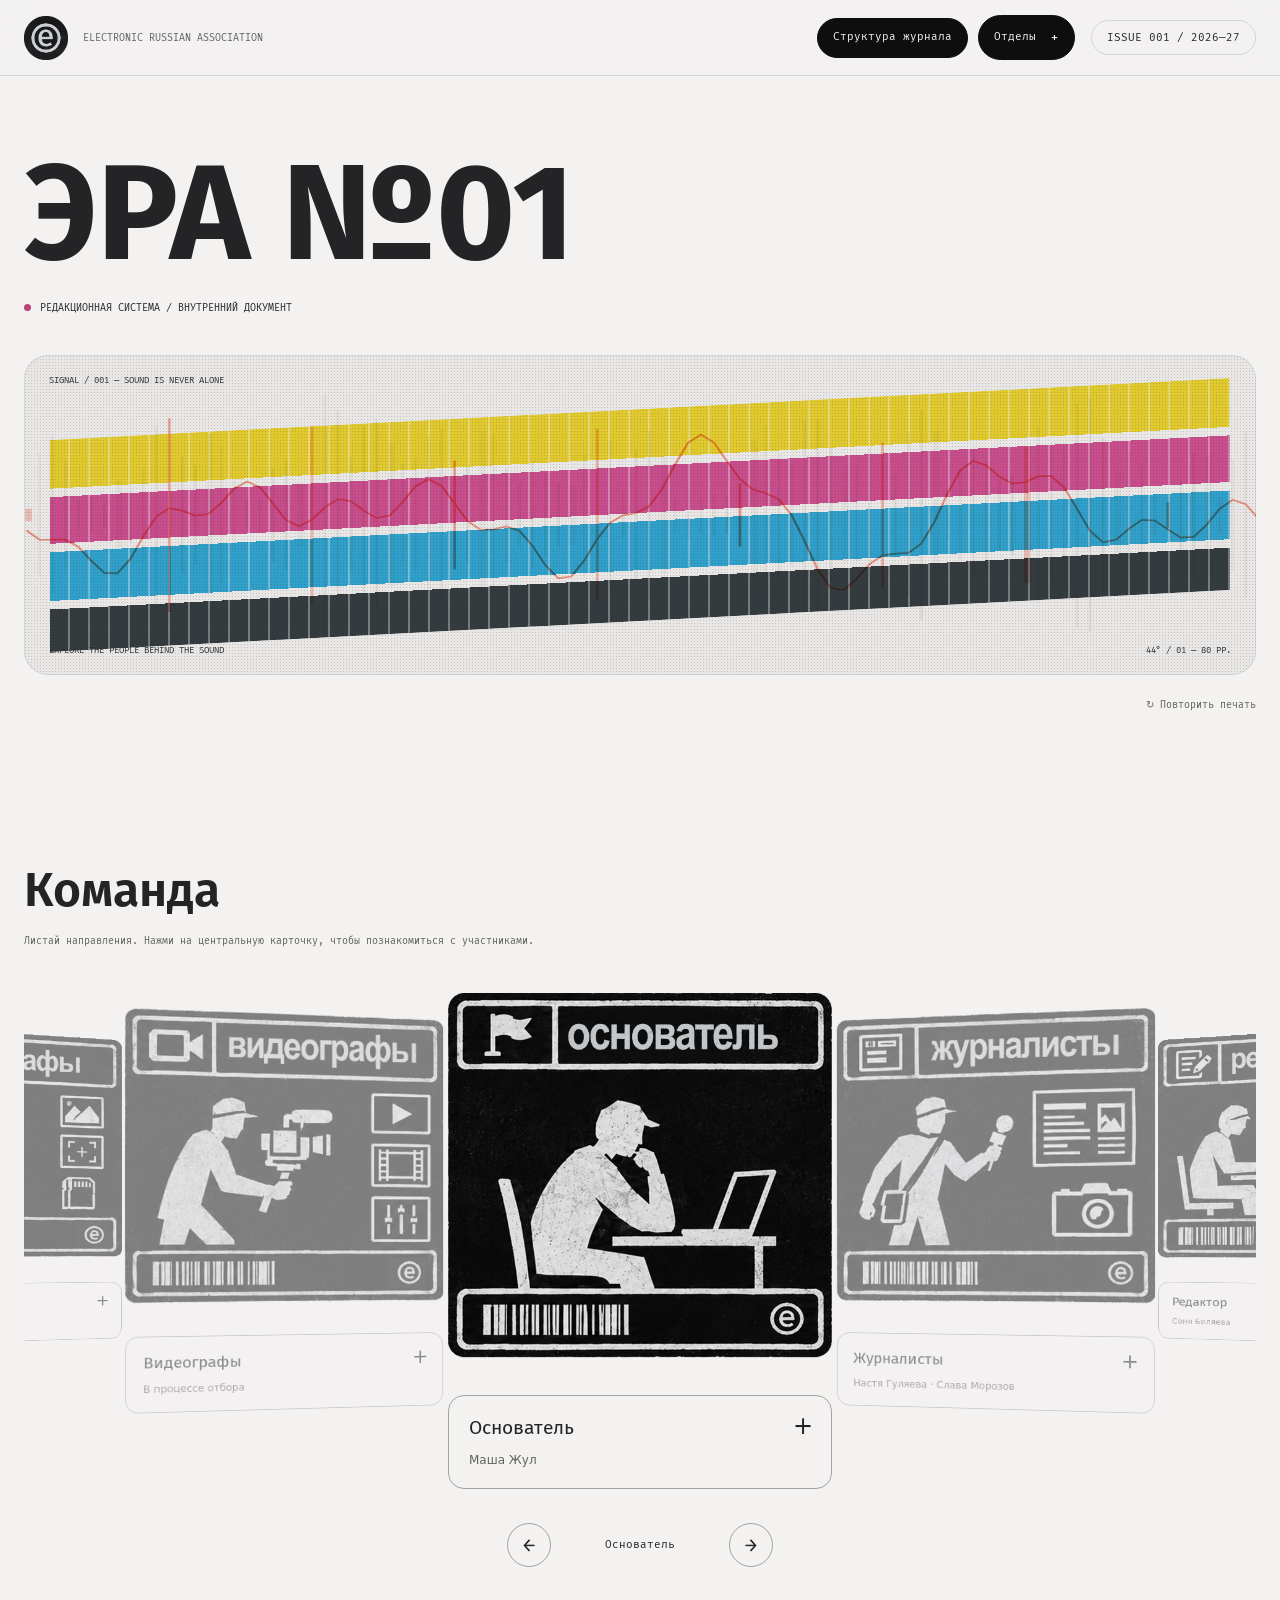
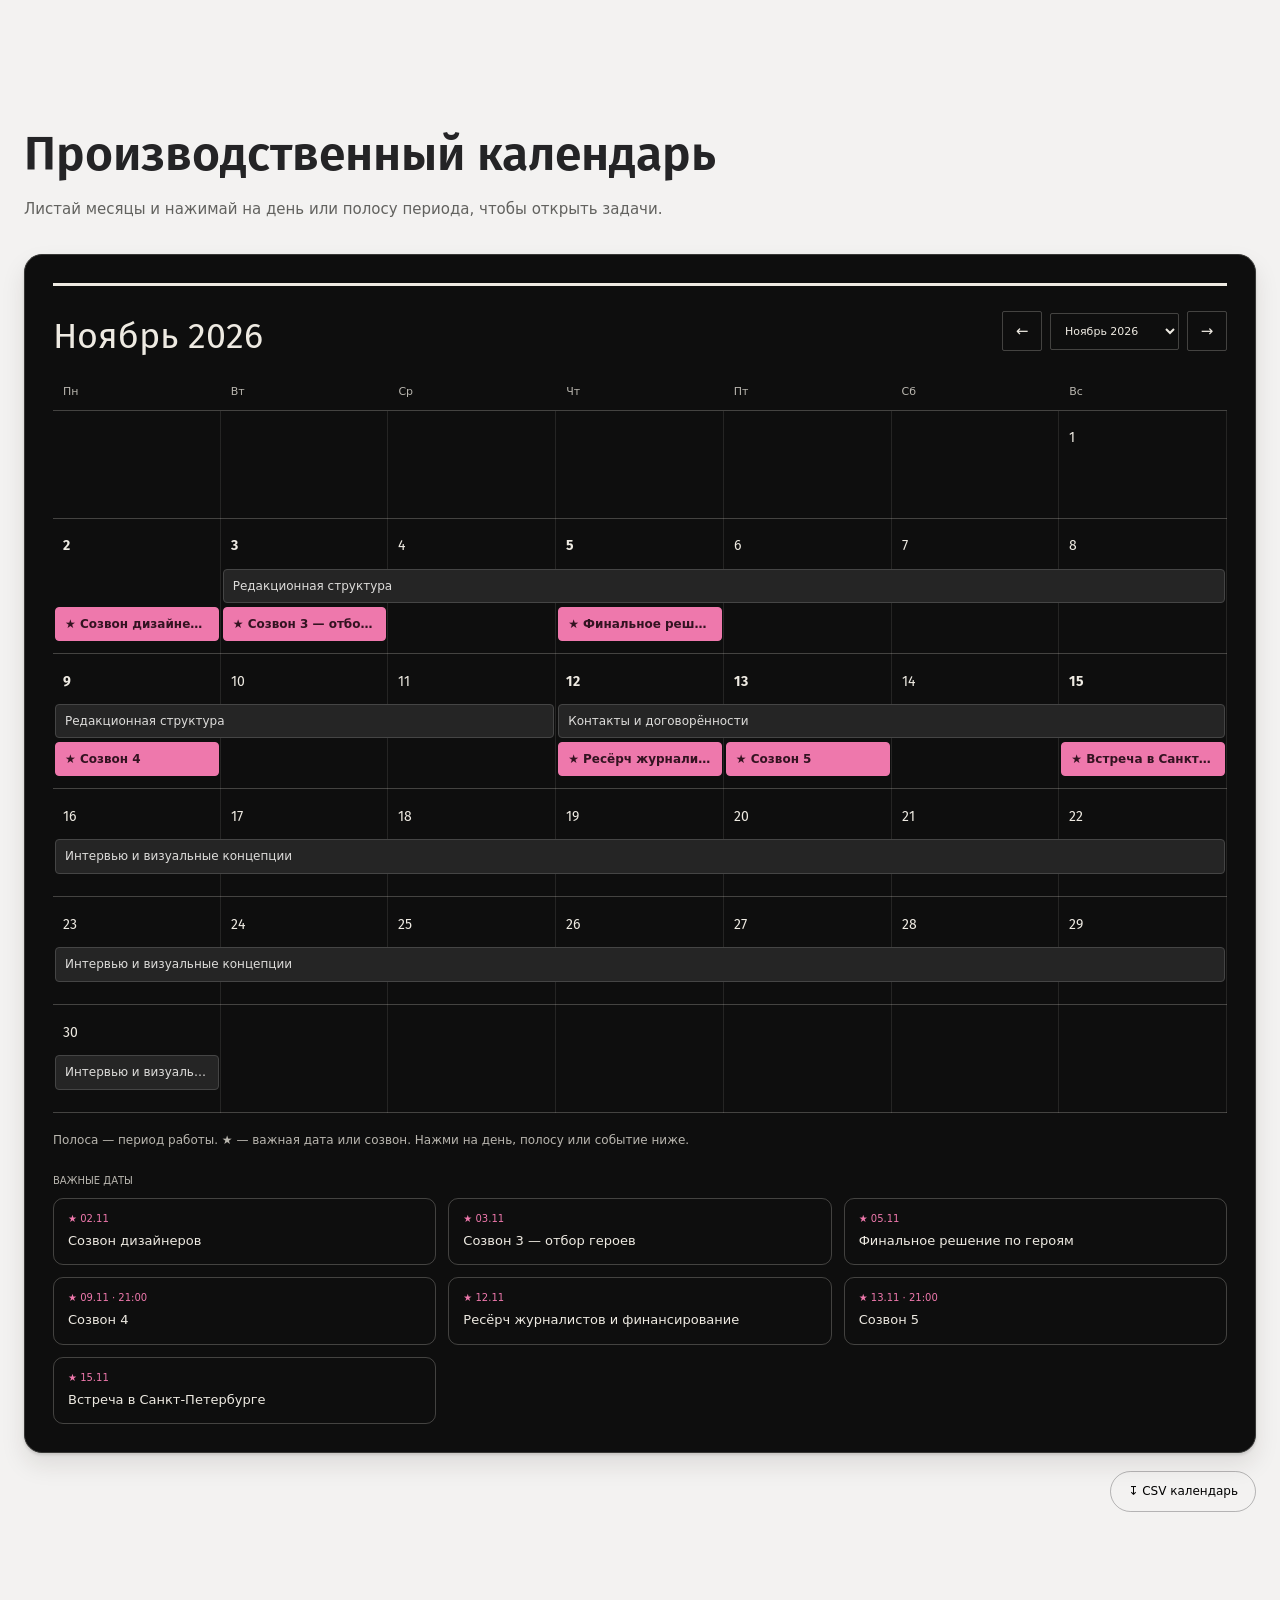
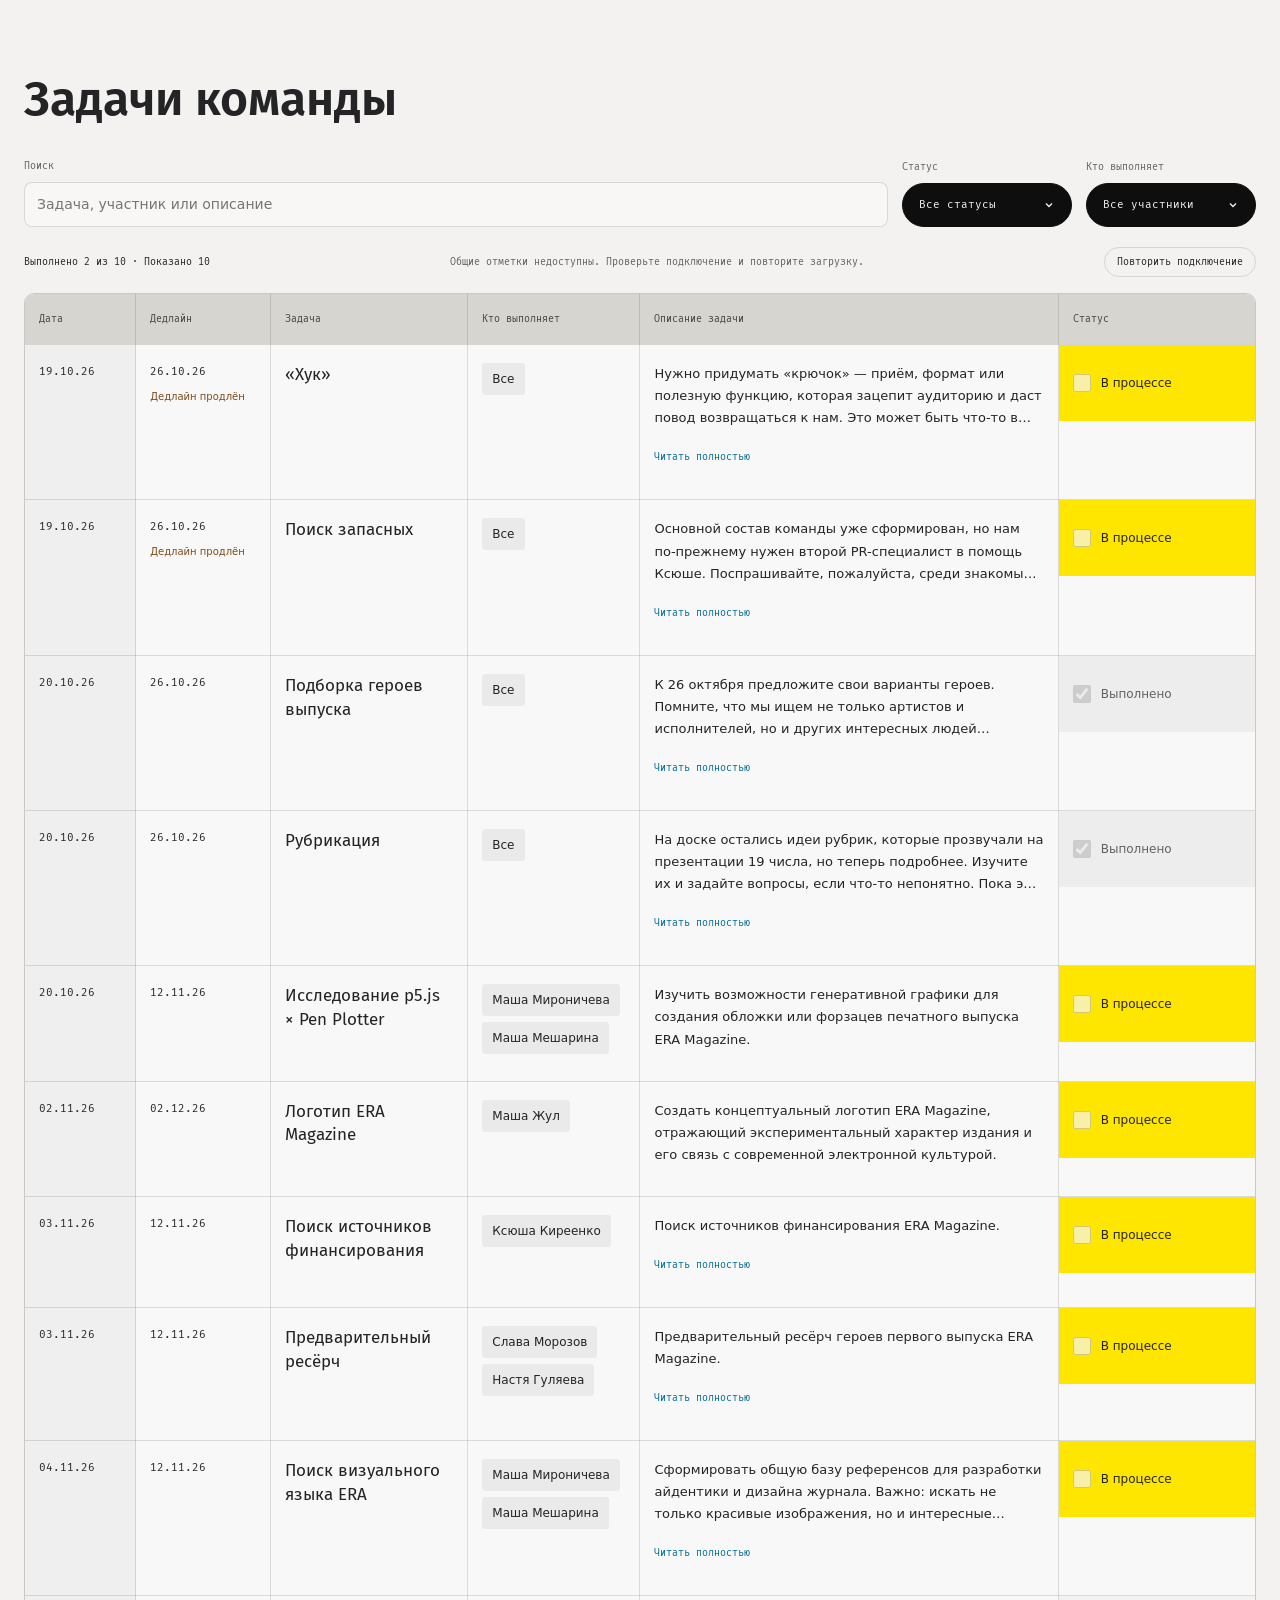
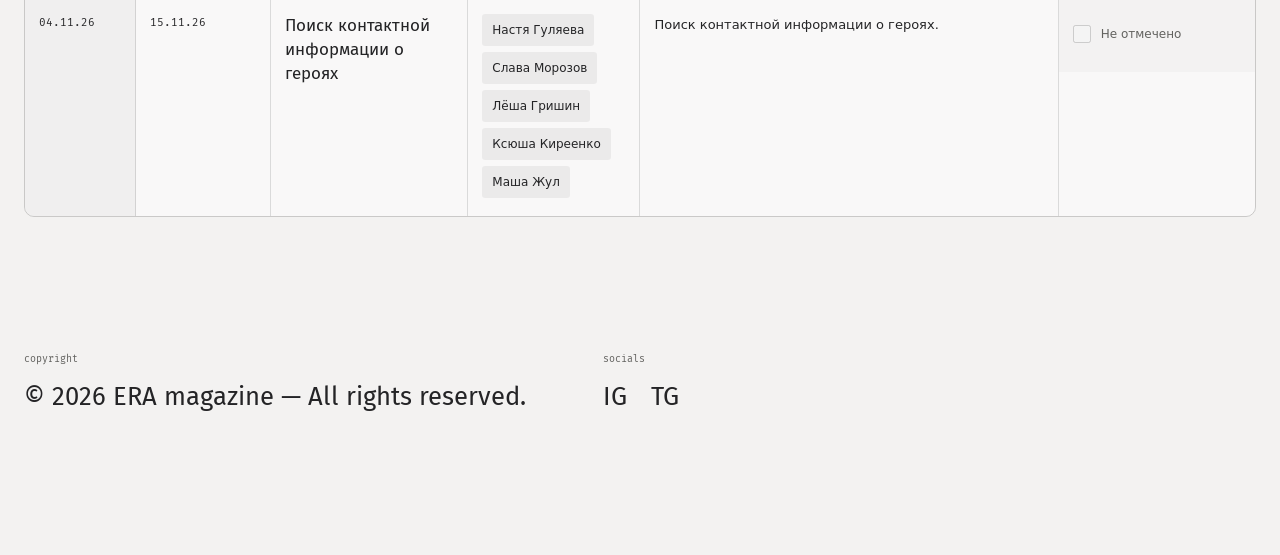
==== commit 2bfa6970: "Use bright clean yellow for in-progress task badges" ====
--- a/index.html
+++ b/index.html
@@ -6,7 +6,7 @@
   <meta name="theme-color" content="#eeeae2">
   <meta name="description" content="ERA — редакционный и производственный план первого выпуска: сроки, команда, редакционный цикл, рубрики, flatplan и контроль готовности.">
   <title>ERA — Редакционная система / выпуск 01</title>
-  <link rel="stylesheet" href="assets/site.ed3ed8bf37ff.css">
+  <link rel="stylesheet" href="assets/site.5fa55c9d2d7a.css">
 </head>
 <body>
   <a class="skip" href="#main">К содержанию</a>
--- a/assets/site.5fa55c9d2d7a.css
+++ b/assets/site.5fa55c9d2d7a.css
@@ -0,0 +1,467 @@
+
+    @font-face{font-family:"Fira Sans";font-style:normal;font-weight:400;font-display:swap;src:url("fonts/fira-sans/FiraSans-Regular.ttf") format("truetype")}
+    @font-face{font-family:"Fira Sans";font-style:normal;font-weight:600;font-display:swap;src:url("fonts/fira-sans/FiraSans-SemiBold.ttf") format("truetype")}
+    @font-face{font-family:"Fira Sans";font-style:normal;font-weight:700;font-display:swap;src:url("fonts/fira-sans/FiraSans-Bold.ttf") format("truetype")}
+    @font-face{font-family:"Fira Mono";font-style:normal;font-weight:400;font-display:swap;src:url("fonts/fira-mono/FiraMono-Regular.ttf") format("truetype")}
+    @font-face{font-family:"Fira Mono";font-style:normal;font-weight:500;font-display:swap;src:url("fonts/fira-mono/FiraMono-Medium.ttf") format("truetype")}
+    @font-face{font-family:"Fira Mono";font-style:normal;font-weight:700;font-display:swap;src:url("fonts/fira-mono/FiraMono-Bold.ttf") format("truetype")}
+    :root {
+      color-scheme: light;
+      --paper:#f3f2f1; --paper-2:#e8e7e6; --ink:#191a1a; --muted:#666762; --line:#bcb8ae;
+      --orange:#f25332; --orange-dark:#bd3d26; --white:#f8f6f1; --dark:#252927; --blue:#4b63b6;
+      --cyan:#367f79; --violet:#77619d; --gold:#a47731;
+      --font: -apple-system, BlinkMacSystemFont, "SF Pro Text", "SF Pro Display", system-ui, "Segoe UI", Roboto, Helvetica, Arial, sans-serif;
+      --mono: "Fira Mono", monospace;
+      --fira-sans: "Fira Sans", var(--font);
+      --page-gutter:24px;
+    }
+    *,*::before,*::after{box-sizing:border-box}
+    html{scroll-behavior:smooth;scroll-padding-top:75px}
+    body{margin:0;background:var(--paper);color:var(--ink);font-family:var(--font);font-size:15px;line-height:1.47;-webkit-font-smoothing:antialiased}
+    button,input{font:inherit}
+    button{cursor:pointer}
+    button:focus-visible,a:focus-visible,input:focus-visible{outline:3px solid var(--orange);outline-offset:3px}
+    ::selection{background:var(--orange);color:white}
+    a{color:inherit}
+    .sr-only{position:absolute!important;width:1px;height:1px;padding:0;margin:-1px;overflow:hidden;clip:rect(0,0,0,0);white-space:nowrap;border:0}
+    .skip{position:absolute;left:-999px;top:10px;z-index:200;background:var(--orange);padding:12px;color:white}.skip:focus{left:10px}
+    .topbar{height:65px;background:var(--paper);position:sticky;top:0;z-index:100;border-bottom:1px solid var(--ink);display:flex;align-items:center;justify-content:space-between;padding:0 var(--page-gutter);gap:16px}
+    .top-logo{text-decoration:none;display:flex;align-items:center;gap:15px;white-space:nowrap}
+    .top-logo img{display:block;width:44px;height:44px;object-fit:contain;flex-shrink:0}.top-logo span{font-family:var(--mono);font-size:10px;text-transform:uppercase;color:var(--muted)}
+    .top-links{display:flex;align-items:center;gap:24px}.top-links a{text-decoration:none;font-size:12px;font-weight:700;}.top-links a:hover{color:var(--orange-dark)}
+    .edition{padding:8px 12px;border:1px solid var(--ink);font-family:var(--mono);font-size:11px;white-space:nowrap}
+    .shell{max-width:none;margin:0;padding:0 var(--page-gutter) 140px;display:block}
+    .sidebar{align-self:start;position:sticky;top:102px;padding-top:36px}
+    .sidebar-label,.eyebrow,.section-number,.mini-label,.meta-line{font-family:var(--mono);font-size:11px;text-transform:uppercase;}
+    .sidebar-label{color:var(--muted);margin:0 0 22px}
+    .side-nav{display:flex;flex-direction:column;border-top:1px solid var(--line)}
+    .side-nav a{text-decoration:none;border-bottom:1px solid var(--line);padding:12px 0;display:flex;justify-content:space-between;gap:8px;font-size:12px;font-weight:600;transition:padding .2s,color .2s}
+    .side-nav a span{font-family:var(--mono);color:var(--muted);font-size:10px}.side-nav a:hover,.side-nav a.active{color:var(--orange-dark);padding-left:5px}
+    .side-bottom{margin-top:33px;font-size:12px;line-height:1.6;color:var(--muted)}
+    .side-bottom strong{color:var(--ink)}
+    .content{min-width:0;width:100%}.hero{padding:54px 0 47px;border-bottom:1px solid var(--ink)}
+    .hero-top{display:flex;align-items:center;justify-content:space-between;gap:20px;margin-bottom:32px}
+    .eyebrow{display:inline-flex;align-items:center;gap:9px;font-weight:700}.roundel{display:inline-block;width:9px;height:9px;border-radius:50%;background:var(--orange)}
+    .hero-stamp{font-family:var(--mono);font-size:10px;text-align:right;line-height:1.6;color:var(--muted)}
+    .hero-title{margin:0;font-weight:900;font-size:clamp(88px,17vw,207px);line-height:.76;text-indent:-.05em}
+    .hero-row{margin:22px 0 0;display:grid;grid-template-columns:minmax(0,1fr) 235px;gap:30px;align-items:end}
+    .hero-sub{font-size:clamp(22px,3.1vw,38px);font-weight:600;line-height:1.1;max-width:600px;margin:0}
+    .hero-meta{border-left:1px solid var(--ink);padding-left:16px;font-family:var(--mono);font-size:11px;line-height:1.8;color:var(--muted)}
+    .hero-meta b{display:block;color:var(--ink);text-transform:uppercase}
+    .spectrum{margin-top:39px;min-height:186px;height:clamp(200px,29vw,320px);background:var(--dark);color:var(--paper);overflow:hidden;position:relative;border-radius:2px}
+    .spectrum svg{position:absolute;width:100%;height:100%;inset:0}.spectrum-top{position:absolute;left:20px;top:17px;font:10px var(--mono);z-index:2}.spectrum-bottom{position:absolute;bottom:20px;left:20px;right:20px;display:flex;justify-content:space-between;gap:10px;font:10px var(--mono);text-transform:uppercase;z-index:2}
+    .intro{display:grid;grid-template-columns:1fr 1fr;gap:30px;margin:23px 0 0;font-size:13px}.intro p{margin:0}.intro p:first-child{font-weight:600}
+    .section{padding:85px 0 70px;border-bottom:1px solid var(--ink)}
+    .section-head{display:grid;grid-template-columns:80px 1fr;gap:20px;align-items:start;margin-bottom:31px}
+    .section-number{color:var(--orange-dark);padding-top:7px}
+    h2{font-size:clamp(30px,4.3vw,53px);line-height:1.04;font-weight:800;margin:0;max-width:730px}
+    .section-desc{color:var(--muted);max-width:660px;font-size:13px;margin:16px 0 0;line-height:1.65}
+    .stats{display:grid;grid-template-columns:repeat(4,minmax(0,1fr));border-top:1px solid var(--ink);border-bottom:1px solid var(--ink);margin-bottom:29px}
+    .stat{padding:20px 14px 20px 0;border-right:1px solid var(--line)}.stat:not(:first-child){padding-left:15px}.stat:last-child{border-right:0}
+    .stat .big{display:block;font-size:clamp(25px,3vw,43px);font-weight:800;line-height:1;}.stat .small{display:block;font-size:11px;color:var(--muted);margin-top:10px;line-height:1.4}
+    .milestones{display:grid;grid-template-columns:repeat(4,minmax(0,1fr));gap:8px}
+    .milestone{border:1px solid var(--line);background:rgba(255,255,255,.22);padding:15px 13px;min-height:164px;position:relative}
+    .milestone:before{content:"";position:absolute;left:-1px;right:-1px;top:-1px;height:4px;background:var(--ink)}.milestone.final:before{background:var(--orange)}
+    .milestone time{font-family:var(--mono);font-size:11px;font-weight:600}.milestone strong{display:block;font-size:25px;font-weight:800;line-height:1.05;margin-top:16px}.milestone p{margin:8px 0 0;color:var(--muted);font-size:11px}
+    .note{border-left:3px solid var(--orange);padding:12px 16px;background:rgba(255,255,255,.22);font-size:12px;line-height:1.6;margin:22px 0 0}.note strong{font-weight:750}
+    .tools{display:flex;flex-wrap:wrap;justify-content:space-between;align-items:center;gap:10px;margin-bottom:14px}.filter{display:flex;flex-wrap:wrap;gap:5px}
+    .chip{border:1px solid var(--line);background:transparent;font-family:var(--mono);font-size:11px;padding:9px 11px;color:var(--muted)}.chip:hover{border-color:var(--ink);color:var(--ink)}.chip.active{border-color:var(--ink);background:var(--ink);color:white}
+    .download{border:1px solid var(--ink);background:transparent;padding:9px 12px;font-size:11px;font-weight:700;display:inline-flex;gap:8px;align-items:center}.download:hover{background:var(--ink);color:white}
+    .schedule{border-top:1px solid var(--ink)}
+    .schedule-head,.schedule-item{display:grid;grid-template-columns:115px minmax(0,1.7fr) minmax(125px,.7fr) minmax(0,1fr);gap:13px}
+    .schedule-head{padding:12px 0;color:var(--muted);font:10px var(--mono);text-transform:uppercase}
+    .schedule-item{padding:17px 0;border-top:1px solid var(--line);font-size:12px;align-items:start}.schedule-item:first-of-type{border-top:0}
+    .schedule-item:hover{background:rgba(255,255,255,.28)}.schedule-item .date{font:700 11px var(--mono);line-height:1.5}.schedule-item .task-title{font-size:13px;font-weight:750;margin:0 0 6px}.schedule-item .task-sub,.schedule-item .output{line-height:1.55;color:var(--muted)}.schedule-item .owner{font-size:11px;line-height:1.5}
+    .schedule-item .output strong{color:var(--ink)}
+    .team-grid{display:grid;grid-template-columns:repeat(3,minmax(0,1fr));gap:9px}
+    .team-card{border:1px solid var(--line);padding:18px;min-height:180px;background:rgba(255,255,255,.16);display:flex;flex-direction:column}.team-card .idx{font:11px var(--mono);color:var(--orange-dark)}.team-card h3{font-size:21px;margin:16px 0 4px}.team-card .role{font-family:var(--mono);font-size:10px;line-height:1.4;text-transform:uppercase;color:var(--muted)}.team-card p{font-size:11.5px;line-height:1.6;margin:12px 0 0}
+    .pipeline{display:grid;grid-template-columns:repeat(3,minmax(0,1fr));gap:8px;counter-reset:phase}
+    .pipeline-step{border:1px solid var(--line);min-height:136px;padding:15px;background:rgba(255,255,255,.16);position:relative}
+    .pipeline-step .num{font:12px var(--mono);color:var(--orange-dark)}.pipeline-step h3{font-size:15px;margin:15px 0 6px}.pipeline-step p{margin:0;font-size:11px;color:var(--muted);line-height:1.5}
+    .pipeline-step[data-important="true"]{border-color:var(--ink);background:var(--dark);color:var(--paper)}.pipeline-step[data-important="true"] .num{color:var(--orange)}.pipeline-step[data-important="true"] p{color:#c3c6c0}
+    .voice-banner{background:var(--dark);color:var(--paper);padding:30px;position:relative;overflow:hidden}.voice-banner:after{content:"*";position:absolute;right:18px;bottom:-75px;font-size:230px;line-height:1;color:var(--orange);opacity:.8;font-weight:800;pointer-events:none}.voice-banner p{font-size:clamp(26px,3.3vw,44px);font-weight:750;line-height:1.1;max-width:670px;margin:20px 0 35px;position:relative;z-index:1}.voice-banner .mini-label{color:#d1cec5}
+    .voice-principles{display:grid;grid-template-columns:repeat(3,minmax(0,1fr));gap:14px;margin:25px 0}.voice-principle{padding:0 0 16px;border-bottom:1px solid var(--line)}.voice-principle strong{display:block;font-size:14px;margin-bottom:5px}.voice-principle p{font-size:11px;color:var(--muted);margin:0;line-height:1.55}
+    .compare{display:grid;grid-template-columns:1fr 1fr;border:1px solid var(--line);margin-top:15px}.compare div{padding:18px}.compare div:first-child{border-right:1px solid var(--line);color:var(--muted)}.compare .mini-label{display:block;margin-bottom:14px}.compare p{font-size:14px;line-height:1.5;margin:0}
+    .rubrics{display:grid;grid-template-columns:repeat(2,minmax(0,1fr));gap:9px}.rubric{padding:21px;border:1px solid var(--line);min-height:165px;display:flex;flex-direction:column;justify-content:space-between;gap:13px;background:rgba(255,255,255,.15)}.rubric-head{display:flex;align-items:center;justify-content:space-between;gap:15px}.rubric .tag{font:10px var(--mono);color:var(--orange-dark)}.rubric h3{font-size:23px;line-height:1;margin:0}.rubric p{font-size:12px;line-height:1.55;color:var(--muted);margin:0}
+    .mix{display:grid;grid-template-columns:1fr 1fr;gap:30px;align-items:start;margin:20px 0 28px}.mix-bar{display:flex;height:16px;gap:3px;margin:18px 0}.mix-bar span:nth-child(1){background:var(--blue);flex:4}.mix-bar span:nth-child(2){background:var(--cyan);flex:5}.mix-bar span:nth-child(3){background:var(--gold);flex:6}.mix-list{display:flex;flex-direction:column;gap:8px;font:12px var(--mono)}.mix-line{display:flex;justify-content:space-between;gap:12px}.mix-line i{display:inline-block;width:9px;height:9px;margin-right:7px}.mix-summary{font-size:12px;color:var(--muted);line-height:1.65}
+    .flat-wrap{display:grid;grid-template-columns:minmax(0,1.7fr) minmax(220px,1fr);gap:22px;align-items:start}
+    .flat-grid{display:grid;grid-template-columns:repeat(8,minmax(0,1fr));gap:4px}.page{padding:0;aspect-ratio: .73;min-height:44px;background:var(--white);color:var(--ink);border:1px solid rgba(25,26,26,.1);display:flex;align-items:flex-start;justify-content:flex-start;position:relative;font:10px var(--mono);text-align:left;transition:transform .12s,box-shadow .12s}.page span{padding:6px}.page:hover,.page.selected{z-index:1;transform:translateY(-3px);box-shadow:0 4px 0 var(--ink);border-color:var(--ink)}
+    .page[data-type="intro"]{background:#d5d2c9}.page[data-type="feature"]{background:#95a7d0}.page[data-type="region"]{background:#85b9b3}.page[data-type="backstage"]{background:#d8bd8b}.page[data-type="research"]{background:#b7a8cf}.page[data-type="outro"]{background:#cdcbc3}
+    .page-info{background:var(--dark);color:var(--paper);padding:21px;min-height:215px;position:sticky;top:80px}.page-info .meta-line{color:var(--orange)}.page-info h3{font-size:24px;line-height:1.12;margin:16px 0 11px}.page-info p{font-size:12px;color:#d4d5cf;line-height:1.6;margin:0}.page-info .tip{color:#b3b5ae;margin-top:20px;font:10px var(--mono)}
+    .flat-legend{display:flex;flex-wrap:wrap;gap:8px 18px;margin-top:14px}.legend-item{font:10px var(--mono);display:flex;align-items:center;gap:7px}.legend-item i{display:inline-block;width:10px;height:10px}
+    .digital{display:grid;grid-template-columns:repeat(3,minmax(0,1fr));gap:9px}.digital-card{background:var(--dark);color:var(--paper);padding:20px;min-height:216px;display:flex;flex-direction:column}.digital-card .meta-line{color:var(--orange)}.digital-card h3{font-size:25px;margin:24px 0 9px}.digital-card p{font-size:12px;line-height:1.55;color:#d6d7d2;margin:0}
+    .interactive-concept{border:1px solid var(--ink);margin-top:10px;padding:22px;background:rgba(255,255,255,.16)}.concept-layout{display:grid;grid-template-columns:minmax(0,1fr) minmax(200px,.85fr);gap:20px;align-items:center}.network{width:100%;height:auto}.network line{stroke:var(--ink);stroke-width:1;stroke-dasharray:4 5;opacity:.55}.network circle{fill:var(--paper);stroke:var(--ink);stroke-width:2}.network circle.active{fill:var(--orange);stroke:var(--ink)}.network text{font:11px var(--mono);fill:var(--ink)}
+    .concept-controls{display:flex;flex-wrap:wrap;gap:6px;margin-top:14px}.concept-controls button{padding:9px 10px;border:1px solid var(--line);background:transparent;font:11px var(--mono)}.concept-controls button.active{background:var(--ink);border-color:var(--ink);color:white}.concept-copy h4{margin:0 0 8px;font-size:23px;}.concept-copy p{margin:0;font-size:12px;color:var(--muted)}
+    .check-progress{display:flex;justify-content:space-between;align-items:center;gap:10px;font-family:var(--mono);font-size:12px;margin-bottom:13px}.track{background:#d2cec4;height:8px;overflow:hidden}.track>span{display:block;width:0;height:100%;background:var(--orange);transition:width .2s}
+    .checklist{border-top:1px solid var(--ink)}.checkrow{display:flex;gap:13px;align-items:flex-start;padding:13px 2px;border-bottom:1px solid var(--line);cursor:pointer}.checkrow input{appearance:none;width:18px;height:18px;border:1.6px solid var(--ink);flex-shrink:0;margin:1px 0 0;display:grid;place-items:center;cursor:pointer;background:transparent}.checkrow input:checked{background:var(--ink)}.checkrow input:checked:after{content:"✓";color:var(--white);font-size:13px}.checkrow .check-main{display:block;font-size:13px;font-weight:600}.checkrow .check-owner{display:block;font:10px var(--mono);color:var(--muted);margin-top:4px}.checkrow:has(input:checked) .check-main{text-decoration:line-through;color:var(--muted)}
+    .progress-outer{background:var(--dark);color:var(--paper);padding:26px;margin-top:25px}
+    .score-header{display:flex;align-items:end;justify-content:space-between;gap:18px}.score-header .meta-line{color:#c3c4be}.score-header .score{display:block;font-size:clamp(58px,9vw,110px);line-height:1;font-weight:850;margin-top:12px}.score-label{font-family:var(--mono);font-size:11px;color:#d0d2cd;max-width:160px;text-align:right}.scoretrack{height:8px;background:#525956;overflow:hidden;margin:18px 0 26px}.scoretrack span{height:100%;display:block;background:var(--orange);width:0;transition:width .15s}
+    .range-row{display:grid;grid-template-columns:1fr 140px 45px;gap:20px;align-items:center;margin:14px 0}.range-row label{font-size:12px}.range-row label small{display:block;font:10px var(--mono);color:#afb2ab;margin-top:3px}.range-row input[type=range]{width:100%;accent-color:var(--orange);cursor:pointer}.range-value{text-align:right;font:12px var(--mono)}
+    .footer{padding:45px 0 0;display:flex;align-items:end;justify-content:space-between;gap:20px}.footer-mark{font-size:clamp(70px,12vw,137px);font-weight:900;line-height:.8}.footer small{display:block;text-align:right;line-height:1.65;color:var(--muted);font:10px var(--mono)}
+    .muted{color:var(--muted)}.detail-label{font:10px var(--mono);color:var(--muted);text-transform:uppercase}
+    .no-data{padding:25px 0;font-size:13px;color:var(--muted)}
+    @media(max-width:1120px){.shell{display:block}.top-links{gap:12px}.milestones{grid-template-columns:repeat(2,1fr)}.schedule-head,.schedule-item{grid-template-columns:105px minmax(0,1.3fr) minmax(90px,.7fr) minmax(0,1fr);gap:9px}.team-grid{grid-template-columns:repeat(2,1fr)}}
+    @media(max-width:850px){.topbar{height:60px;padding:0 20px}.top-links{display:none}.shell{display:block;padding:0 20px 100px}.sidebar{display:none}.hero{padding-top:41px}.hero-row{grid-template-columns:1fr 170px}.hero-sub{font-size:30px}.section{padding:64px 0}.schedule-head{display:none}.schedule-item{grid-template-columns:116px 1fr;gap:9px 16px}.schedule-item .owner,.schedule-item .output{grid-column:2}.schedule-item .owner:before{content:"Команда: ";font-weight:700}.schedule-item .output:before{content:"Результат: ";font-weight:700;color:var(--ink)}}
+    @media(max-width:600px){.top-logo span{display:none}.edition{font-size:9px;padding:7px}.hero-top{margin-bottom:28px}.hero-title{font-size:clamp(92px,25vw,143px)}.hero-row{grid-template-columns:1fr;gap:15px}.hero-meta{border-left:0;border-top:1px solid var(--line);padding:10px 0 0;display:flex;justify-content:space-between;gap:15px}.hero-sub{font-size:26px}.spectrum{height:215px;margin-top:26px}.spectrum-bottom{font-size:9px}.intro{grid-template-columns:1fr;gap:10px}.section-head{grid-template-columns:42px 1fr;gap:8px}.section{padding:50px 0}.section-number{font-size:10px}.section-desc{font-size:12px}.stats{grid-template-columns:repeat(2,1fr)}.stat:nth-child(2){border-right:0}.stat:nth-child(-n+2){border-bottom:1px solid var(--line)}.milestones{gap:6px}.milestone{min-height:154px;padding:14px 10px}.milestone strong{font-size:23px}.schedule-item{grid-template-columns:1fr;gap:7px;padding:15px 0}.schedule-item .owner,.schedule-item .output{grid-column:1}.team-grid,.pipeline,.rubrics,.mix,.flat-wrap,.digital,.concept-layout{grid-template-columns:1fr}.team-card{min-height:unset}.pipeline{grid-template-columns:repeat(2,1fr)}.pipeline-step{min-height:145px}.voice-principles{grid-template-columns:repeat(2,1fr)}.voice-banner{padding:22px}.voice-banner p{font-size:27px}.flat-grid{gap:3px}.page{min-height:36px}.page span{padding:4px;font-size:9px}.page-info{position:static;min-height:180px}.range-row{grid-template-columns:1fr 90px 35px;gap:9px}.range-row label{font-size:11px}.score-header .score{font-size:69px}.footer-mark{font-size:82px}.footer small{font-size:9px}}
+    /* Calm system interface, with CMYK print-study accents. */
+    :root{--ink:#242426;--muted:#62625f;--line:rgba(36,36,38,.14);--orange:#007caa;--orange-dark:#006c96;--dark:#232426;--blue:#36a4ce;--cyan:#449f91;--violet:#ac6c9c;--gold:#baa134;--white:#f8f6f1}
+    body{line-height:1.6}
+    .topbar{height:76px;background:rgba(243,242,241,.86);backdrop-filter:blur(22px);-webkit-backdrop-filter:blur(22px);border-color:var(--line)}
+    .top-links a{font-weight:500}.edition{border-color:var(--line);border-radius:100px;padding:8px 15px}
+    .sidebar{top:100px}.side-nav{border:0;gap:4px}.side-nav a{border:0;padding:11px 12px;border-radius:10px;font-weight:500;font-size:13px}.side-nav a.active{background:rgba(255,255,255,.55);color:var(--ink);padding-left:12px}.side-nav a:hover{padding-left:12px;background:rgba(255,255,255,.35)}
+    .sidebar-label{padding-left:12px}.side-bottom{padding-left:12px;font-size:12px}
+    .hero{padding:70px 0 60px;border-color:var(--line)}.hero-top{gap:24px}.eyebrow{font-size:10px;font-weight:400}.roundel{background:#ba417e;width:7px;height:7px}
+    .hero-title{font-size:clamp(96px,15vw,184px);font-weight:600;line-height:1.04}.hero-sub{font-size:clamp(26px,3vw,40px);font-weight:500;line-height:1.18}.hero-row{margin-top:20px;align-items:center}.hero-meta{border-color:var(--line);line-height:1.9}.hero-meta b{font-weight:500}
+    .spectrum{height:320px;background:#e8e7e6;border-radius:24px;isolation:isolate;box-shadow:inset 0 0 0 1px rgba(36,36,38,.08)}
+    .spectrum:before{content:"";position:absolute;inset:54px 26px;background:repeating-linear-gradient(90deg,transparent 0 18px,rgba(243,242,241,.36) 18px 20px),linear-gradient(180deg,#e0c92e 0 23%,transparent 23% 27%,#c84d8c 27% 49%,transparent 49% 53%,#309fc9 53% 76%,transparent 76% 80%,#343b3e 80%);transform:skewY(-3deg);z-index:-2}
+    .spectrum:after{content:"";position:absolute;inset:0;background-image:radial-gradient(#252525 .55px,transparent .8px);background-size:3px 3px;opacity:.18;pointer-events:none;z-index:1}
+    .spectrum svg{mix-blend-mode:multiply;opacity:.6}.spectrum-top,.spectrum-bottom{color:#343638;font-size:9px}.spectrum-top{top:20px;left:25px}.spectrum-bottom{bottom:20px;left:25px;right:25px}
+    .intro{gap:32px;font-size:15px;line-height:1.7;margin-top:26px}.intro p:first-child{font-weight:500}
+    .section{padding:80px 0;border-color:var(--line)}.section-head{margin-bottom:32px;grid-template-columns:80px minmax(0,1fr)}
+    h2{font-size:clamp(30px,4vw,48px);font-weight:600;line-height:1.13}.section-number{font-size:10px;color:var(--muted)}.section-desc{font-size:15px;line-height:1.65;max-width:650px}
+    .stats{border:0;background:rgba(255,255,255,.45);border-radius:22px;padding:8px 20px}.stat{border-color:var(--line);padding:22px 15px}.stat .big{font-weight:500}.stat .small{font-size:12px;line-height:1.5}
+    .milestones,.team-grid,.pipeline,.rubrics,.digital{gap:14px}
+    .milestone,.team-card,.pipeline-step,.rubric,.digital-card{border:1px solid rgba(255,255,255,.5);background:rgba(255,255,255,.48);border-radius:20px;padding:24px;box-shadow:0 3px 16px rgba(30,25,20,.025);overflow:hidden}
+    .milestone:before{height:3px;left:24px;right:24px;top:0;background:linear-gradient(90deg,#309fc9,#c84d8c,#e0c92e)}.milestone.final:before{background:linear-gradient(90deg,#309fc9,#c84d8c,#e0c92e)}
+    .milestone strong{font-size:23px;font-weight:500;line-height:1.25;overflow-wrap:anywhere}.milestone p,.team-card p,.pipeline-step p,.rubric p,.digital-card p{font-size:13px;line-height:1.65}.milestone time{font-size:10px;font-weight:400}
+    .note{background:rgba(255,255,255,.35);border:0;border-radius:14px;padding:18px 22px;font-size:14px}.note strong{font-weight:600}
+    .chip,.download,.concept-controls button{border-radius:100px;font-weight:400;min-height:38px}.chip{padding:9px 13px}.chip.active,.concept-controls button.active{background:var(--ink);border-color:var(--ink)}.download{padding:10px 17px;border-color:rgba(36,36,38,.3);font-size:12px}.tools{gap:16px;margin-bottom:22px}
+    .schedule,.checklist{border-color:var(--line)}.schedule-item{padding:22px 0;font-size:14px}.schedule-item .task-title{font-size:15px;font-weight:600}.schedule-item .owner{font-size:13px}.schedule-item .date{font-weight:400}.schedule-head{font-size:10px}
+    .team-card h3{font-size:24px;font-weight:500}.team-card .role{font-size:10px}.pipeline-step h3{font-size:17px;font-weight:500}.pipeline-step[data-important="true"]{background:#e1e6e3;border-color:transparent;color:var(--ink)}.pipeline-step[data-important="true"] p{color:var(--muted)}.pipeline-step[data-important="true"] .num{color:var(--orange-dark)}
+    .voice-banner{border-radius:24px;padding:36px;background:#252729}.voice-banner p{font-weight:500;line-height:1.2}.voice-banner:after{content:"";width:180px;height:180px;right:-45px;bottom:-65px;border-radius:50%;background:repeating-radial-gradient(circle,#7cb6c9 0 1px,transparent 1px 4px);opacity:.5}
+    .voice-principle strong{font-weight:500;font-size:16px}.voice-principle p{font-size:13px}.compare{border-radius:18px;overflow:hidden}.compare p{font-size:15px}.compare div{padding:24px}.rubric h3{font-weight:500;line-height:1.2}.rubric .tag{display:inline-block;margin-bottom:14px}
+    .mix-bar{border-radius:100px;overflow:hidden}.mix-summary{font-size:14px}.page{border-radius:6px;background-image:radial-gradient(rgba(36,36,38,.12) .5px,transparent .7px);background-size:3px 3px}.page.selected,.page:hover{box-shadow:0 3px 10px rgba(0,0,0,.15)}
+    .page-info{border-radius:20px;padding:26px;background:#272a2b}.page-info h3{font-weight:500}.page-info .meta-line,.digital-card .meta-line{color:#91c9db}.page-info p{font-size:14px}.legend-item i{border-radius:3px}
+    .digital-card{background:#272a2b;color:var(--paper);border:0}.digital-card h3{font-weight:500;line-height:1.2}.digital-card p{color:#d6d7d2}
+    .interactive-concept{border:0;border-radius:24px;padding:28px;background:rgba(255,255,255,.45)}.concept-copy h4{font-weight:500}.concept-copy p{font-size:14px}.network circle{stroke-width:1}.network circle.active{fill:#8dc8d9}
+    .check-progress{font-size:11px}.check-progress strong{font-weight:400}.checkrow{padding:18px 2px}.checkrow .check-main{font-size:15px;font-weight:400}.checkrow .check-owner{margin-top:6px;font-size:11px}.checkrow input{border-radius:5px;border-width:1px;width:20px;height:20px}.track,.scoretrack{border-radius:100px;height:6px}
+    .progress-outer{border-radius:24px;padding:32px;background:#272a2b}.score-header .score{font-weight:500}.range-row{margin:22px 0}.range-row label{font-size:14px}.range-row input[type=range]{accent-color:#8dc8d9}.scoretrack span,.track>span{background:linear-gradient(90deg,#309fc9,#c84d8c,#dccb43)}
+    .footer-mark{font-weight:500;line-height:1}.footer{padding-top:55px}
+    @media(max-width:1120px){.milestone{padding:22px}.milestone strong{font-size:24px}}
+    @media(max-width:850px){.topbar{height:68px}.hero{padding-top:40px}.section{padding:60px 0}.hero-row{grid-template-columns:minmax(0,1fr) 180px}.hero-sub{font-size:30px}.schedule-item .owner,.schedule-item .output{font-size:13px}}
+    @media(max-width:600px){.hero-top{align-items:flex-start;gap:12px}.eyebrow{max-width:190px;font-size:9px}.hero-stamp{font-size:8px;flex-shrink:0}.hero-title{font-size:clamp(90px,25vw,143px);line-height:1.05}.hero-row{grid-template-columns:1fr}.hero-sub{font-size:28px}.hero-meta{padding-top:14px;font-size:10px}.spectrum{height:230px;border-radius:18px}.spectrum-top,.spectrum-bottom{font-size:7px}.spectrum:before{inset:48px 18px}.intro{grid-template-columns:1fr;font-size:14px;gap:16px}.section-head{grid-template-columns:minmax(0,1fr);gap:10px}.section-head h2{overflow-wrap:anywhere}.section-desc{font-size:14px}.stats{padding:6px 16px}.stat{padding:18px 0}.stat .small{font-size:11px}.milestone{padding:18px 14px}.milestone strong{font-size:20px}.team-card,.pipeline-step,.rubric,.digital-card{padding:20px}.pipeline-step{padding:16px}.pipeline-step h3{font-size:15px}.pipeline-step p{font-size:12px}.voice-banner{padding:24px}.voice-banner p{font-size:28px}.voice-principles{gap:16px}.voice-principle strong{font-size:14px}.voice-principle p{font-size:12px}.compare div{padding:16px}.compare p{font-size:13px}.mix-list{font-size:10px}.check-progress{font-size:9px}.progress-outer{padding:22px}.range-row label{font-size:12px}.range-row label small{font-size:9px}.score-header{gap:12px}.score-label{font-size:10px;max-width:125px}.footer{align-items:center}.footer small{font-size:8px}.footer-mark{font-size:70px}}
+
+    .header-actions{display:flex;align-items:center;gap:12px}
+    .sidebar-toggle{display:inline-flex;align-items:center;justify-content:center;gap:8px;border:1px solid var(--line);border-radius:100px;background:rgba(255,255,255,.4);color:var(--ink);padding:9px 14px;min-height:38px;font-size:12px;white-space:nowrap}
+    .sidebar-toggle:hover{background:rgba(255,255,255,.75)}
+    .shell.sidebar-collapsed{grid-template-columns:minmax(0,1fr);max-width:none}
+    .sidebar[hidden]{display:none!important}
+    @media(max-width:1120px){.top-links{display:none}}
+    @media(max-width:850px){.shell .sidebar:not([hidden]){display:block;position:static;padding:24px 0 0}.shell .sidebar .side-nav{display:grid;grid-template-columns:repeat(3,minmax(0,1fr));gap:4px}.shell .sidebar .side-bottom{display:none}.header-actions{gap:8px}.sidebar-toggle{padding:8px 12px}}
+    @media(max-width:600px){.header-actions .edition{display:none}.shell .sidebar .side-nav{grid-template-columns:repeat(2,minmax(0,1fr))}}
+    .sidebar-toggle{margin:28px 0 0 12px;background:var(--paper);box-shadow:0 2px 10px rgba(0,0,0,.04)}
+    #section-sidebar[hidden]{display:none!important}
+    .shell.sidebar-collapsed .sidebar{display:block;position:fixed;left:16px;bottom:20px;top:auto;z-index:110;padding:0}
+    .shell.sidebar-collapsed .sidebar-toggle{margin:0}
+    @media(max-width:850px){.shell .sidebar{display:block;position:static;padding:24px 0 0}.sidebar-toggle{margin:18px 0 0}.shell.sidebar-collapsed .sidebar{padding:0}.shell .sidebar .side-nav{display:grid;grid-template-columns:repeat(3,minmax(0,1fr));gap:4px}}
+    @media(max-width:600px){.shell .sidebar .side-nav{grid-template-columns:repeat(2,minmax(0,1fr))}}
+    @media print{.shell.sidebar-collapsed .sidebar{display:none!important}}
+    .sidebar-label{padding-left:0}
+    .side-nav a,.side-nav a:hover,.side-nav a.active{padding-left:0;padding-right:0}
+    .sidebar-toggle{margin-left:0}
+    .shell.sidebar-collapsed .sidebar{left:var(--page-gutter)}
+    @media(max-width:850px){:root{--page-gutter:20px}.shell{padding-left:var(--page-gutter);padding-right:var(--page-gutter)}}
+    .print-carriage{position:absolute;left:0;right:0;top:10%;height:1px;pointer-events:none;z-index:3;opacity:0;background:linear-gradient(90deg,transparent,rgba(36,36,38,.2),transparent)}
+    .print-carriage:after{content:"";position:absolute;left:0;top:-7px;width:38px;height:14px;border-radius:4px;background:#343638;box-shadow:0 3px 8px rgba(0,0,0,.18);border-bottom:3px solid #309fc9}
+    .print-replay{display:block;margin:12px 0 0 auto;border:0;background:transparent;color:var(--muted);font:10px var(--mono);padding:8px 0;min-height:36px}
+    .print-replay:hover{color:var(--ink)}
+    @media(prefers-reduced-motion:no-preference){
+      .spectrum.is-printing:before,.spectrum.is-printing #wave-svg{animation:ink-reveal 6s steps(18,end) both}
+      .spectrum.is-printing .print-carriage{animation:paper-feed 6s linear both}
+      .spectrum.is-printing .print-carriage:after{animation:carriage-pass .333333s ease-in-out 18 alternate both}
+    }
+    @keyframes ink-reveal{from{clip-path:inset(0 0 100% 0)}to{clip-path:inset(0 0 0 0)}}
+    @keyframes paper-feed{0%{top:8%;opacity:0}3%{opacity:1}96%{opacity:1}100%{top:92%;opacity:0}}
+    @keyframes carriage-pass{from{left:18px}to{left:calc(100% - 56px)}}
+    @media(prefers-reduced-motion:reduce){.print-carriage,.print-replay{display:none}}
+    @media print{.print-carriage,.print-replay{display:none!important}.spectrum:before,.spectrum #wave-svg{animation:none!important;clip-path:none!important}}
+    .mobile-menu{position:fixed;inset:0;width:100%;max-width:none;height:100%;height:100dvh;max-height:none;margin:0;border:0;padding:28px 24px max(28px,env(safe-area-inset-bottom));color:var(--ink);background:linear-gradient(90deg,rgba(60,50,35,.08),transparent 22px),var(--paper);box-shadow:12px 0 45px rgba(0,0,0,.2);overflow-y:auto}
+    .mobile-menu[open]{animation:page-slide-in .48s cubic-bezier(.22,.8,.25,1) both}
+    .mobile-menu[open].is-closing{animation:page-slide-out .32s ease-in both}
+    .mobile-menu::backdrop{background:rgba(30,28,25,.25)}
+    .mobile-menu:after{content:"";position:fixed;top:0;bottom:0;right:0;width:8px;pointer-events:none;background:linear-gradient(90deg,transparent,rgba(255,255,255,.55),rgba(40,35,25,.12))}
+    .mobile-menu-heading{display:flex;align-items:center;justify-content:space-between;gap:20px;margin-bottom:36px;font:11px var(--mono)}
+    .mobile-menu-close{border:1px solid var(--line);border-radius:50%;width:44px;height:44px;background:transparent;color:var(--ink);font-size:28px;line-height:1}
+    .mobile-menu nav{display:flex;flex-direction:column}.mobile-menu nav a{display:flex;align-items:center;justify-content:space-between;gap:16px;min-height:54px;padding:12px 0;border-bottom:1px solid var(--line);text-decoration:none;font-size:clamp(18px,5vw,25px);font-weight:400}.mobile-menu nav a span{font:10px var(--mono);color:var(--muted)}
+    body.mobile-menu-open{overflow:hidden}
+    @keyframes page-slide-in{from{transform:translateX(-105%) rotateY(5deg);transform-origin:left center}to{transform:translateX(0) rotateY(0)}}
+    @keyframes page-slide-out{from{transform:translateX(0)}to{transform:translateX(-105%)}}
+    @media print{.mobile-menu{display:none!important}}
+    .hero-title{font-size:clamp(46px,11vw,152px);text-indent:0}
+    .hero-row{display:flex;justify-content:flex-end}
+    @media(max-width:600px){.hero-title{font-size:clamp(44px,15vw,90px)}.hero-meta{width:100%}}
+    .hero-heading{display:grid;grid-template-columns:minmax(0,1fr) auto;align-items:center;gap:24px;container-type:inline-size}
+    .hero-heading .hero-title{font-family:var(--mono);font-weight:700;font-size:clamp(44px,11cqi,152px);white-space:nowrap}
+    .hero-heading .hero-row{margin:0}
+    @media(max-width:850px){.hero-heading{grid-template-columns:minmax(0,1fr);gap:20px}.hero-heading .hero-title{font-size:clamp(44px,15vw,110px)}.hero-heading .hero-row{justify-content:flex-start}}
+    .hero-heading{grid-template-columns:minmax(0,1fr)}
+    .calendar-sheet{background:rgba(255,255,255,.55);border:1px solid rgba(36,36,38,.12);border-radius:18px;padding:28px;box-shadow:0 8px 28px rgba(45,35,20,.04)}
+    .calendar-toolbar{display:flex;justify-content:space-between;align-items:center;gap:20px;margin-bottom:28px}.calendar-toolbar h3{font-size:clamp(26px,3vw,40px);font-weight:500;line-height:1.2;margin:8px 0 0}.calendar-toolbar .meta-line{font-size:9px;color:var(--muted)}
+    .calendar-pager{display:flex;align-items:center;gap:8px}.calendar-pager button{height:40px;width:40px;border:1px solid var(--line);border-radius:50%;background:transparent;color:var(--ink)}.calendar-pager button:disabled{opacity:.3;cursor:default}.calendar-pager select{max-width:100%;font:11px var(--mono);color:var(--ink);border:1px solid var(--line);background:transparent;border-radius:100px;padding:10px}
+    .calendar-weekdays,.calendar-week{display:grid;grid-template-columns:repeat(7,minmax(0,1fr))}.calendar-weekdays{font:11px var(--mono);color:var(--muted);border-bottom:1px solid var(--line);padding-bottom:12px}.calendar-weekdays span{padding-left:10px}
+    .calendar-week{min-height:108px;grid-auto-flow:row;gap:4px 0;border-bottom:1px solid var(--line);padding:8px 0 12px;align-content:start;background:repeating-linear-gradient(90deg,transparent 0 calc(100% / 7 - 1px),rgba(36,36,38,.05) calc(100% / 7 - 1px) calc(100% / 7))}
+    .calendar-day{grid-row:1;border:0;background:transparent;min-width:0;height:38px;text-align:left;padding:6px 10px;color:var(--ink);font:14px var(--mono);position:relative}.calendar-day:not(.calendar-empty):hover{background:rgba(36,36,38,.06);border-radius:6px}.calendar-day[aria-current=date]{font-weight:700;text-decoration:underline;text-underline-offset:5px}
+    .calendar-day.has-events:after{content:"";position:absolute;right:10px;top:14px;width:5px;height:5px;border-radius:50%;background:var(--event-ink)}
+    [data-color="0"]{--event-bg:#d4e9ef;--event-ink:#195a70}[data-color="1"]{--event-bg:#edd6e2;--event-ink:#80335a}[data-color="2"]{--event-bg:#ece5b9;--event-ink:#66591b}[data-color="3"]{--event-bg:#dce4dc;--event-ink:#3a5a40}
+    .calendar-event{min-width:0;margin:0 2px;border:0;border-left:3px solid var(--event-ink);border-radius:4px;padding:6px 9px;background:var(--event-bg);color:var(--event-ink);text-align:left;font:11px var(--font);white-space:nowrap;overflow:hidden;text-overflow:ellipsis;min-height:29px}.calendar-event:hover{filter:brightness(.96)}
+    .calendar-hint{font-size:12px;color:var(--muted);margin:18px 0 0}.calendar-footer{display:flex;justify-content:space-between;align-items:center;gap:12px;margin-top:18px}.calendar-footer .meta-line{font-size:9px;color:var(--muted)}
+    #calendar-dialog{width:min(620px,calc(100% - 32px));max-height:85vh;max-height:85dvh;border:1px solid var(--line);border-radius:24px;padding:28px;background:var(--paper);color:var(--ink);box-shadow:0 24px 90px rgba(0,0,0,.2)}#calendar-dialog::backdrop{background:rgba(25,25,25,.35);backdrop-filter:blur(4px)}
+    .calendar-dialog-heading{display:flex;align-items:flex-start;justify-content:space-between;gap:18px}.calendar-dialog-heading h2{font-size:24px;line-height:1.3}.calendar-dialog-heading button{flex-shrink:0;width:40px;height:40px;border:1px solid var(--line);border-radius:50%;background:transparent;color:var(--ink);font-size:25px}.calendar-detail{border-top:1px solid var(--line);padding-top:20px;margin-top:20px}.calendar-detail h3{font-weight:600;font-size:22px;line-height:1.3;margin:10px 0}.calendar-detail p{font-size:15px;line-height:1.65;margin:8px 0}.calendar-detail h4{font:10px var(--mono);text-transform:uppercase;color:var(--muted);margin:20px 0 0}.calendar-detail .meta-line{color:var(--muted)}
+    @media(max-width:600px){.calendar-sheet{padding:16px 8px;border-radius:14px}.calendar-toolbar{align-items:flex-start;flex-direction:column;gap:16px;padding:0 8px;margin-bottom:22px}.calendar-pager{width:100%;justify-content:space-between}.calendar-toolbar h3{font-size:28px}.calendar-weekdays{font-size:10px}.calendar-weekdays span{padding-left:5px}.calendar-week{min-height:96px}.calendar-day{font-size:12px;padding:6px 5px}.calendar-day.has-events:after{right:5px;width:4px;height:4px}.calendar-event{font-size:10px;padding:5px 4px;min-height:28px;border-left-width:2px}.calendar-hint{padding:0 8px;font-size:11px}.calendar-footer .meta-line{font-size:8px}#calendar-dialog{padding:22px}.calendar-dialog-heading h2{font-size:21px}}
+    @media print{#calendar-dialog,.calendar-pager{display:none!important}.calendar-sheet{box-shadow:none;border-color:#aaa}.calendar-event{print-color-adjust:exact;-webkit-print-color-adjust:exact}}
+
+    /* Printed calendar on charcoal stock; the surrounding page stays warm. */
+    .calendar-sheet{--calendar-paper:#0e0e0e;--calendar-text:#eeeae2;--calendar-muted:#b9b6af;--calendar-rule:rgba(238,234,226,.24);background-color:var(--calendar-paper);background-image:none;color:var(--calendar-text);border:1px solid #383836;border-radius:3px;box-shadow:0 2px 3px rgba(0,0,0,.12),0 12px 24px rgba(40,32,20,.1)}
+    .calendar-toolbar{border-top:3px solid var(--calendar-text);padding-top:20px}.calendar-toolbar h3{font-family:var(--mono);font-size:clamp(24px,2.8vw,38px);font-weight:500}.calendar-toolbar .meta-line,.calendar-hint{color:var(--calendar-muted)}
+    .calendar-pager button,.calendar-pager select{border-color:var(--calendar-rule);border-radius:2px;color:var(--calendar-text);background:transparent}.calendar-pager select{color-scheme:dark}.calendar-pager select option{background:#202122;color:#eeeae2}.calendar-pager button:disabled{opacity:.4}.calendar-pager button:not(:disabled):hover{background:rgba(238,234,226,.1)}
+    .calendar-weekdays{color:var(--calendar-muted);border-color:var(--calendar-rule)}.calendar-week{border-color:var(--calendar-rule);background:repeating-linear-gradient(90deg,transparent 0 calc(100% / 7 - 1px),rgba(238,234,226,.1) calc(100% / 7 - 1px) calc(100% / 7))}
+    .calendar-day{color:var(--calendar-text)}.calendar-day:not(.calendar-empty):hover{border-radius:0;background:rgba(238,234,226,.09)}.calendar-day[aria-current=date]{color:#f3df54;text-decoration-thickness:2px}
+    .calendar-sheet [data-color="0"]{--event-bg:#55c6e4;--event-ink:#122c35}.calendar-sheet [data-color="1"]{--event-bg:#ee78ac;--event-ink:#3d1528}.calendar-sheet [data-color="2"]{--event-bg:#eadb54;--event-ink:#332d0e}.calendar-sheet [data-color="3"]{--event-bg:#a7cd83;--event-ink:#22331a}
+    .calendar-day.has-events:after{background:var(--event-bg)}
+    .calendar-event{border-radius:0;border-left:0;border-bottom:1px solid rgba(0,0,0,.28);font-family:var(--mono);font-size:10px;background-color:var(--event-bg);background-image:radial-gradient(rgba(20,20,20,.17) .5px,transparent .75px);background-size:3px 3px;font-weight:500;min-height:32px;padding-top:8px;padding-bottom:8px}.calendar-event:hover{filter:brightness(1.12)}
+    .calendar-sheet :focus-visible{outline:2px solid #f3df54;outline-offset:3px}
+    #calendar-dialog{--calendar-text:var(--ink);--calendar-muted:var(--muted);--calendar-rule:var(--line);background:var(--paper);color:var(--ink);border-radius:4px}#calendar-dialog :focus-visible{outline:2px solid var(--orange-dark);outline-offset:3px}.calendar-dialog-heading{padding-bottom:18px;border-bottom:2px solid var(--calendar-text)}.calendar-dialog-heading h2{font-family:var(--mono);font-weight:500;font-size:21px}.calendar-dialog-heading button{border-color:var(--calendar-rule);border-radius:2px;color:var(--calendar-text)}.calendar-detail{border-color:var(--calendar-rule)}.calendar-detail h4,.calendar-detail .meta-line{color:var(--calendar-muted)}
+    @media(max-width:600px){.calendar-sheet{border-radius:3px}.calendar-toolbar{padding-top:16px}.calendar-toolbar h3{font-size:25px}.calendar-event{font-size:9px;padding-left:4px;padding-right:4px;min-height:30px}.calendar-dialog-heading h2{font-size:19px}}
+    @media print{.calendar-sheet{background-color:#0e0e0e;color:#eeeae2;print-color-adjust:exact;-webkit-print-color-adjust:exact;box-shadow:none}}
+
+    .deadline-countdown{flex-shrink:0}.deadline-countdown>span{font-size:9px}#deadline-timer{font:500 24px/1.5 var(--mono);font-variant-numeric:tabular-nums;color:var(--ink);white-space:nowrap}
+    @media(max-width:600px){.hero-top{flex-wrap:wrap}.deadline-countdown>span{font-size:8px}#deadline-timer{font-size:19px}}
+    .hero-heading .hero-title,#schedule .section-head h2,#team .section-head h2{font-family:var(--fira-sans)}
+    .section-head.section-head-plain{grid-template-columns:minmax(0,1fr)}
+    .calendar-footer{justify-content:flex-end}
+    .footer{align-items:flex-start;justify-content:flex-start;gap:clamp(32px,6vw,100px);flex-wrap:wrap;text-align:left}
+    .footer-label{display:block;font:10px/1.5 var(--mono);color:var(--muted);margin-bottom:12px}
+    .footer-copy,.footer-social-links{font:400 clamp(18px,2vw,26px)/1.4 var(--fira-sans);margin:0}
+    .footer-social-links{display:flex;gap:24px}.footer-social-links a{text-decoration:none;text-underline-offset:5px}.footer-social-links a:hover{text-decoration:underline}
+    @media(max-width:600px){.footer{gap:28px;flex-direction:column}.footer-label{margin-bottom:8px}.footer-copy,.footer-social-links{font-size:20px}}
+    .hero-heading{grid-template-columns:minmax(0,1fr) auto;align-items:end;gap:12px 28px}
+    .hero-heading .hero-title{grid-column:1;grid-row:1;line-height:1;margin:0}
+    .hero-heading .deadline-countdown{grid-column:2;grid-row:1;padding-bottom:5px}
+    .hero-caption{grid-column:1 / -1;grid-row:2;font-size:10px;font-weight:400;line-height:1.6;margin-top:6px}
+    #team-list{display:grid;grid-template-columns:repeat(4,minmax(0,1fr));gap:36px 22px;align-items:start}
+    .team-instruction{font:10px/1.6 var(--mono);color:var(--muted);margin:16px 0 0}
+    .team-category{background:var(--paper);min-width:0;border-bottom:1px solid var(--line);padding-bottom:18px}
+    .team-category summary{list-style:none;cursor:pointer;outline-offset:6px}.team-category summary::-webkit-details-marker{display:none}
+    .team-artwork{display:block;width:100%;height:auto;aspect-ratio:1;object-fit:contain;mix-blend-mode:multiply;transform-origin:50% 75%;transition:transform .45s cubic-bezier(.22,.8,.25,1),filter .45s;will-change:auto}
+    .team-category-heading{display:grid;grid-template-columns:24px minmax(0,1fr) 18px;align-items:baseline;gap:8px;margin-top:18px}.team-category-heading h3{font:500 clamp(17px,1.5vw,23px)/1.25 var(--fira-sans);margin:0}
+    .team-category-number{font:9px var(--mono);color:var(--muted)}.team-category-plus{font:300 24px/1 var(--font);transition:transform .35s;transform-origin:center}
+    .team-names{font:12px/1.7 var(--font);color:var(--muted);margin:12px 0 0;padding-left:32px;overflow-wrap:anywhere}
+    .team-category[open] .team-artwork{transform:translateY(-5px) rotate(-1.5deg)}.team-category[open] .team-category-plus{transform:rotate(45deg)}
+    .team-members{padding:4px 0 0 32px}.team-person{padding-top:20px}.team-person+.team-person{border-top:1px solid var(--line);margin-top:20px}.team-person h4{font:500 18px/1.3 var(--fira-sans);margin:0 0 7px}.team-person-role{font:9px/1.6 var(--mono);color:var(--muted)}.team-person p,.team-vacancy{font-size:13px;line-height:1.7;margin:10px 0 0}.team-vacancy{padding-top:16px}
+    @media(hover:hover){.team-category:not([open]) summary:hover .team-artwork{transform:translateY(-8px) rotate(1.5deg)}.team-category summary:hover .team-category-heading h3{color:var(--orange-dark)}}
+    @media(prefers-reduced-motion:no-preference){.team-category.team-revealed{animation:team-card-arrive .65s cubic-bezier(.22,.8,.25,1) both}.team-category[open] .team-members{animation:team-members-arrive .4s ease-out both}}
+    @keyframes team-card-arrive{from{opacity:0;transform:translateY(28px)}to{opacity:1;transform:translateY(0)}}
+    @keyframes team-members-arrive{from{opacity:0;transform:translateY(8px)}to{opacity:1;transform:translateY(0)}}
+    @media(max-width:1120px){#team-list{grid-template-columns:repeat(3,minmax(0,1fr));gap:30px 18px}}
+    @media(max-width:850px){.hero-heading .hero-title{font-size:clamp(44px,10vw,110px)}#team-list{grid-template-columns:repeat(2,minmax(0,1fr))}}
+    @media(max-width:600px){.hero-heading{grid-template-columns:minmax(0,1fr);gap:12px}.hero-heading .hero-title{font-size:clamp(44px,15vw,90px)}.hero-heading .deadline-countdown{grid-column:1;grid-row:3;justify-self:end;margin-top:10px}.hero-caption{font-size:8px;margin-top:0}.team-category-heading h3{font-size:21px}}
+    @media(max-width:520px){#team-list{grid-template-columns:minmax(0,1fr);gap:30px}.team-artwork{max-width:300px;margin:0 auto}.team-category-heading{margin-top:20px}.team-members{padding-left:32px}.team-names{font-size:13px}}
+    @media print{.team-members{display:block!important}.team-category{break-inside:avoid}}
+
+    .team-artwork-frame{position:relative;aspect-ratio:1;overflow:hidden;transform-origin:center;transition:transform .4s cubic-bezier(.22,.8,.25,1)}
+    .team-artwork-frame .team-artwork{position:absolute;max-width:none;margin:0;aspect-ratio:auto;object-fit:fill;transform:none!important;transition:none}
+    .team-category[open] .team-artwork-frame{transform:none}
+    @media(hover:hover){.team-category:not([open]) summary:hover .team-artwork-frame{transform:none;filter:brightness(1.05)}}
+    @media(max-width:520px){.team-artwork-frame{max-width:300px;margin:0 auto}}
+    @media(prefers-reduced-motion:reduce){*,*::before,*::after{scroll-behavior:auto!important;transition:none!important;animation:none!important}}
+    @media print{.topbar,.sidebar,.tools,.download,.concept-controls,.checklist,.progress-outer,.footer{display:none!important}.shell{display:block;max-width:none;padding:0}.section{break-inside:avoid;padding:24px 0}.hero{padding:20px 0}.page-info{position:static}.spectrum{height:140px;-webkit-print-color-adjust:exact;print-color-adjust:exact}body{font-size:12px}}
+
+    .side-nav .nav-page-pill,.mobile-menu .nav-page-pill{display:flex;align-items:center;justify-content:space-between;gap:12px;background:#0e0e0e;color:var(--paper);border:1px solid #0e0e0e;border-radius:100px;font:11px/1.5 var(--mono);padding:12px 15px;text-decoration:none;cursor:pointer;list-style:none;min-height:44px}
+    .side-nav .nav-page-pill:hover,.mobile-menu .nav-page-pill:hover{background:#292929;color:var(--paper);padding-left:15px}.nav-page-pill::-webkit-details-marker{display:none}
+    .side-nav .nav-page-pill span,.mobile-menu .nav-page-pill span{color:var(--paper);font-size:15px}.nav-departments[open]>summary span{transform:rotate(45deg)}.nav-departments{margin-top:10px}.department-links{padding:10px 4px}.department-links a{display:block;padding:10px 8px;text-decoration:none;font-size:14px}.side-nav .department-links a:hover{padding-left:8px}
+    .shell .sidebar .side-nav{display:flex;flex-direction:column;gap:0}.mobile-menu .department-links a{font-size:20px;padding:15px 4px}.mobile-menu .nav-departments{margin-top:16px}.mobile-menu nav .nav-page-pill{font-size:12px;min-height:46px}
+    .page-content{padding-top:56px}.page-title{font:600 clamp(34px,5vw,64px)/1.15 var(--fira-sans);margin:0 0 20px;overflow-wrap:anywhere}.page-content h2{font-family:var(--fira-sans)}.page-content>.section:first-of-type{padding-top:44px}.page-content .footer{margin-top:0}
+    .department-placeholder{min-height:calc(100svh - 180px);display:grid;place-items:center}.department-placeholder h1{font:400 clamp(23px,4vw,40px)/1.4 var(--fira-sans);color:rgba(0,0,0,.3);text-align:center;margin:0}
+    @media(max-width:600px){.page-content{padding-top:32px}.page-title{font-size:36px}.page-content>.section:first-of-type{padding-top:32px}}
+    /* Header navigation replaces the former sidebar on every page. */
+    .shell{display:block;max-width:none}
+    .topbar{justify-content:flex-start}
+    .header-nav{display:flex;align-items:center;gap:10px;margin-left:auto}
+    .header-nav .nav-page-pill{display:flex;align-items:center;justify-content:space-between;gap:14px;background:#0e0e0e;color:var(--paper);border:1px solid #0e0e0e;border-radius:100px;font:11px/1.5 var(--mono);padding:10px 15px;text-decoration:none;cursor:pointer;list-style:none;min-height:40px;white-space:nowrap}
+    .header-nav .nav-page-pill:hover{background:#292929}.header-nav .nav-page-pill span{color:var(--paper);font-size:15px}
+    .header-nav .nav-departments{position:relative;margin:0}
+    .header-nav .department-links{position:absolute;right:0;top:calc(100% + 12px);width:200px;background:var(--paper);border:1px solid var(--line);border-radius:16px;padding:10px;box-shadow:0 10px 35px rgba(0,0,0,.12)}
+    .header-nav .department-links a{padding:12px;font-size:14px;border-radius:8px}.header-nav .department-links a:hover{background:rgba(0,0,0,.05)}
+    .header-actions{flex-shrink:0}.header-menu-toggle{display:none;border:1px solid #0e0e0e;border-radius:100px;background:#0e0e0e;color:var(--paper);font:11px var(--mono);padding:10px 16px;min-height:40px}
+    @media(max-width:1000px) and (min-width:851px){.top-logo span{font-size:8px}.top-logo{gap:10px}.topbar{gap:12px}.header-nav{gap:8px}.edition{font-size:9px;padding:8px 10px}}
+    @media(max-width:850px){.header-nav{display:none}.header-actions{margin-left:auto}.header-menu-toggle{display:block}}
+    .calendar-day.important-day{color:#f7d9e7;font-weight:700;background:rgba(238,120,172,.08)}
+    .calendar-day.important-day:after{content:"★";width:auto;height:auto;right:6px;top:5px;background:none;color:#f390bb;font:11px var(--mono)}
+    .calendar-milestone{background-color:#f390bb!important;color:#331321!important;border:1px solid #fac1da;font-weight:700}
+    .calendar-important-heading{font:10px var(--mono);font-weight:400;text-transform:uppercase;color:var(--calendar-muted);margin:24px 0 12px}
+    .calendar-agenda{display:grid;grid-template-columns:repeat(3,minmax(0,1fr));gap:12px}
+    .calendar-agenda-event{display:flex;flex-direction:column;gap:7px;text-align:left;border:1px solid var(--calendar-rule);background:transparent;color:var(--calendar-text);padding:14px;font:13px/1.5 var(--font)}
+    .calendar-agenda-event:hover{background:rgba(238,120,172,.08);border-color:#f390bb}.calendar-agenda-date{font:10px var(--mono);color:#f390bb}
+    @media(max-width:850px){.calendar-agenda{grid-template-columns:repeat(2,minmax(0,1fr))}}
+    @media(max-width:600px){.calendar-agenda{grid-template-columns:minmax(0,1fr);padding:0 8px}.calendar-important-heading{padding-left:8px}.calendar-day.important-day:after{font-size:8px;right:3px;top:3px}}
+
+    .header-actions .home-link{display:inline-flex;align-items:center;justify-content:center;min-height:40px;text-decoration:none;color:var(--ink);background:transparent;white-space:nowrap}
+    .header-actions .home-link:hover{background:rgba(255,255,255,.4)}
+    @media(max-width:1120px) and (min-width:851px){.top-logo span{display:none}.header-actions{gap:8px}}
+    @media(max-width:1000px) and (min-width:851px){.header-actions .issue-badge{display:none}}
+    @media(max-width:600px){.header-actions .home-link{display:inline-flex;font-size:10px;padding:8px 12px}.header-actions{gap:8px}}
+    .task-section h2{font-family:var(--fira-sans)}
+    .task-toolbar{display:flex;align-items:flex-end;gap:14px;flex-wrap:wrap;margin-bottom:20px}.task-toolbar label{display:flex;flex-direction:column;gap:8px;font:10px/1.5 var(--mono);color:var(--muted)}.task-toolbar .task-search{flex:1;min-width:220px}.task-toolbar input,.task-toolbar select{font:14px/1.4 var(--font);color:var(--ink);background:rgba(255,255,255,.4);border:1px solid var(--line);border-radius:8px;padding:12px;min-height:44px;max-width:100%}.task-toolbar input{width:100%}.task-toolbar select{min-width:170px}
+    .task-summary-line{display:flex;justify-content:space-between;align-items:center;gap:12px;flex-wrap:wrap;margin:16px 0;font:10px/1.6 var(--mono);color:var(--muted)}#task-summary{color:var(--ink)}.task-retry{border:1px solid var(--line);border-radius:100px;padding:8px 12px;font:10px var(--mono);background:transparent;color:var(--ink)}.task-retry[hidden]{display:none}
+    .task-table-wrap{border:1px solid rgba(36,36,38,.2);border-radius:10px;overflow:hidden}.task-table{width:100%;border-collapse:collapse;table-layout:fixed;background:rgba(255,255,255,.5)}.task-table thead{background:#d7d5cf}.task-table th,.task-table td{padding:18px 14px;text-align:left;vertical-align:top;border-right:1px solid var(--line);border-bottom:1px solid var(--line);overflow-wrap:anywhere}.task-table tr:last-child td,.task-table tr:last-child th{border-bottom:0}.task-table th:last-child,.task-table td:last-child{border-right:0}.task-table thead th{font:10px/1.5 var(--mono);font-weight:400;color:#454540}
+    .task-table thead th:nth-child(1){width:9%}.task-table thead th:nth-child(2){width:11%}.task-table thead th:nth-child(3){width:16%}.task-table thead th:nth-child(4){width:14%}.task-table thead th:nth-child(5){width:34%}.task-table thead th:nth-child(6){width:16%}
+    .task-created,.task-deadline{font:11px/1.7 var(--mono)}.task-created{background:rgba(0,0,0,.035)}.task-extended{display:block;font:10px/1.5 var(--font);color:#7d4b17;margin-top:7px}.task-table .task-title{font:500 17px/1.4 var(--fira-sans)}.task-owner-label{display:inline-block;padding:7px 10px;border-radius:3px;font-size:12px;line-height:1.5}.task-owner-label[data-group=all]{padding-left:0}.task-owner-label[data-group=design]{background:#f23dbd;color:#2e1025}.task-owner-label[data-group=pr]{background:#3ba5f5;color:#102b3f}.task-owner-label[data-group=journalists]{background:#56cec5;color:#163b38}.task-owner-label[data-group=founder]{background:#e7dfb5;color:#3e381b}
+    .task-description{font:13px/1.7 var(--font)}.task-description p{margin:0 0 12px}.task-description-preview{display:-webkit-box;-webkit-box-orient:vertical;-webkit-line-clamp:3;overflow:hidden}.task-description:has(details[open])>.task-description-preview{display:none}.task-description-more summary{font:10px var(--mono);cursor:pointer;min-height:32px;display:flex;align-items:center;color:var(--orange-dark);margin-bottom:8px}.task-description-more[open] summary{margin-bottom:16px}.task-source-link{display:block;margin-top:8px;text-underline-offset:3px}.task-no-description{color:var(--muted);font-size:12px}
+    .task-table .task-state{padding:0}.task-complete{display:flex;align-items:center;gap:10px;padding:18px 14px;min-height:76px;font-size:12px;line-height:1.5;cursor:pointer}.task-complete[data-status=done]{background:#60ce72;color:#12361a}.task-complete[data-status=in_progress]{background:#ffe600;color:#242426}.task-complete[data-status=unset]{background:rgba(0,0,0,.025);color:var(--muted)}.task-complete input{width:18px;height:18px;flex-shrink:0;margin:0;accent-color:#0e0e0e;cursor:pointer}.task-complete:has(input:disabled){cursor:default}.task-complete input:disabled{cursor:default}.task-empty{font-size:14px;padding:32px!important;text-align:center!important}
+    @media(max-width:1120px) and (min-width:761px){.task-table th,.task-table td{padding:14px 9px}.task-table .task-title{font-size:15px}.task-complete{padding:14px 9px;flex-direction:column;align-items:flex-start}.task-created,.task-deadline{font-size:10px}.task-owner-label{font-size:11px;padding:6px}.task-description{font-size:12px}}
+    @media(max-width:760px){.task-table-wrap{border:0;border-radius:0;overflow:visible}.task-table,.task-table tbody{display:block;background:transparent}.task-table thead{display:none}.task-row{display:grid;grid-template-columns:1fr 1fr;margin-bottom:18px;border:1px solid var(--line);border-radius:10px;overflow:hidden;background:rgba(255,255,255,.5)}.task-table .task-row th,.task-table .task-row td{display:block;min-width:0;border:0;border-bottom:1px solid var(--line);padding:14px 16px}.task-table .task-row th:before,.task-table .task-row td:before{content:attr(data-label);display:block;font:9px/1.5 var(--mono);color:var(--muted);margin-bottom:8px}.task-table .task-title{grid-column:1/-1;grid-row:1;font-size:21px}.task-created{grid-row:2}.task-deadline{grid-row:2}.task-table .task-owner,.task-table .task-description,.task-table .task-state{grid-column:1/-1}.task-table .task-state{padding:0;border:0}.task-table .task-state:before{display:none}.task-complete{min-height:58px;padding:16px;justify-content:space-between}.task-description{font-size:14px}.task-table .task-empty{display:block;border:1px solid var(--line);border-radius:10px}.task-toolbar{gap:12px}.task-toolbar label{flex:1;min-width:0}.task-toolbar .task-search{flex-basis:100%}.task-toolbar select{min-width:0;width:100%}.task-summary-line{font-size:9px;align-items:flex-start;flex-direction:column}}
+
+    @media(max-width:760px){.task-table .task-row .task-state{padding:0;border:0}}
+
+    :root{--brand-cyan:#55c6e4;--brand-magenta:#ee78ac;--brand-yellow:#eadb54;--brand-green:#a7cd83}
+    .hero-heading{grid-template-columns:minmax(0,1fr)}
+    .calendar-sheet [data-color="0"]{--event-bg:var(--brand-cyan)}.calendar-sheet [data-color="1"]{--event-bg:var(--brand-magenta)}.calendar-sheet [data-color="2"]{--event-bg:var(--brand-yellow)}.calendar-sheet [data-color="3"]{--event-bg:var(--brand-green)}
+    .calendar-milestone{background-color:var(--brand-magenta)!important;border-color:var(--brand-magenta);color:#331321!important}
+    .calendar-day.important-day:after,.calendar-agenda-date{color:var(--brand-magenta)}.calendar-day[aria-current=date]{color:var(--brand-yellow)}.calendar-sheet :focus-visible{outline-color:var(--brand-yellow)}.calendar-agenda-event:hover{border-color:var(--brand-magenta)}
+    .task-owner-label[data-group=design]{background:var(--brand-magenta)}.task-owner-label[data-group=pr]{background:var(--brand-cyan)}.task-owner-label[data-group=journalists]{background:var(--brand-green)}.task-owner-label[data-group=founder]{background:var(--brand-yellow)}
+    .task-toolbar select{appearance:none;-webkit-appearance:none;font:11px/1.5 var(--mono);color:var(--paper);background-color:#0e0e0e;border:1px solid #0e0e0e;border-radius:100px;padding:12px 40px 12px 16px;min-height:44px;cursor:pointer;color-scheme:dark;background-image:url("data:image/svg+xml,%3Csvg xmlns='http://www.w3.org/2000/svg' width='12' height='12' viewBox='0 0 12 12'%3E%3Cpath d='m3 4.5 3 3 3-3' fill='none' stroke='%23eeeae2' stroke-width='1.4'/%3E%3C/svg%3E");background-repeat:no-repeat;background-position:right 16px center}
+    .task-toolbar select:hover{background-color:#292929}.task-toolbar select option{background:#0e0e0e;color:#eeeae2}
+
+    @media(max-width:760px){
+      .task-table .task-row .task-state{padding:0;border:0}
+      .task-table .task-row .task-state:before{display:none}
+    }
+    @media(max-width:850px){
+      .mobile-menu{inset:80px 12px auto;width:calc(100% - 24px);height:auto;max-height:calc(100vh - 104px);max-height:calc(100dvh - 104px);padding:20px;border:1px solid var(--line);border-radius:18px;background:var(--paper);box-shadow:0 12px 36px rgba(0,0,0,.14);overflow-y:auto}
+      .mobile-menu[open]{animation:menu-drop-in .28s cubic-bezier(.22,.8,.25,1) both}
+      .mobile-menu[open].is-closing{animation:menu-drop-out .2s ease-in both}
+      .mobile-menu:after{display:none}.mobile-menu::backdrop{background:rgba(25,25,25,.16)}
+      .mobile-menu-heading{margin-bottom:16px}.mobile-menu-close{width:36px;height:36px;font-size:24px}
+      .mobile-menu .nav-page-pill{min-height:44px}.mobile-menu .department-links a{min-height:44px;padding:10px 4px;font-size:17px}
+    }
+    @keyframes menu-drop-in{from{opacity:0;transform:translateY(-18px)}to{opacity:1;transform:translateY(0)}}
+    @keyframes menu-drop-out{from{opacity:1;transform:translateY(0)}to{opacity:0;transform:translateY(-14px)}}
+    @media(prefers-reduced-motion:reduce){.mobile-menu[open],.mobile-menu[open].is-closing{animation:none}}
+
+    .task-owner-labels{display:flex;flex-wrap:wrap;gap:6px}.task-owner-labels .task-owner-label{max-width:100%}
+
+    .team-expand-toggle{display:none}
+    @media(max-width:850px){
+      #team-list:not(.team-expanded)>.team-category:nth-child(n+2){display:none}
+      #team-list:not(.team-expanded){grid-template-columns:minmax(0,1fr)}
+      #team-list:not(.team-expanded) .team-artwork-frame{max-width:300px;margin:0 auto}
+      .team-expand-toggle{display:block;margin:22px auto 0;border:1px solid #0e0e0e;border-radius:100px;background:#0e0e0e;color:var(--paper);font:11px/1.5 var(--mono);padding:12px 24px;min-height:44px;cursor:pointer}
+    }
+
+    .team-heading{display:flex;align-items:center;justify-content:space-between;gap:16px}.team-heading-toggle{display:none}
+    @media(max-width:850px){.team-heading-toggle{display:grid;place-items:center;width:44px;height:44px;border:1px solid var(--line);border-radius:50%;background:transparent;color:var(--ink);font:26px/1 var(--font);cursor:pointer}.team-heading-toggle span{transition:transform .2s}.team-heading-toggle[aria-expanded=true] span{transform:rotate(180deg)}}
+    .workflow-hint{font:10px/1.7 var(--mono);color:var(--muted);margin:18px 0 0}
+    .workflow-tabs{display:grid;grid-template-columns:repeat(4,minmax(0,1fr));gap:8px;margin-bottom:16px}
+    [data-phase="0"]{--phase-color:var(--brand-cyan)}[data-phase="1"]{--phase-color:var(--brand-magenta)}[data-phase="2"]{--phase-color:var(--brand-yellow)}[data-phase="3"]{--phase-color:var(--brand-green)}
+    .workflow-tab{position:relative;display:flex;flex-direction:column;align-items:flex-start;gap:12px;padding:22px 18px 26px;min-height:164px;overflow:hidden;text-align:left;color:var(--ink);background:rgba(255,255,255,.35);border:1px solid var(--line);border-radius:4px;transition:background .3s,color .3s,transform .3s}
+    .workflow-tab-number{font:12px var(--mono);color:var(--muted)}.workflow-tab-title{font:500 clamp(15px,1.5vw,20px)/1.3 var(--fira-sans)}.workflow-tab-count{font:9px var(--mono);margin-top:auto;color:var(--muted)}
+    .workflow-tab:after{content:"";position:absolute;bottom:0;left:0;right:0;height:4px;background:var(--phase-color);transform:scaleX(.12);transform-origin:left;transition:transform .5s cubic-bezier(.22,.8,.25,1)}
+    .workflow-tab[aria-selected=true]{background:#0e0e0e;color:var(--paper)}.workflow-tab[aria-selected=true]:after{transform:scaleX(1)}.workflow-tab[aria-selected=true] .workflow-tab-number{color:var(--phase-color)}.workflow-tab[aria-selected=true] .workflow-tab-count{color:#b9b6af}
+    .workflow-tab:hover{transform:translateY(-3px)}.workflow-tab:focus-visible{outline-color:var(--phase-color);outline-offset:3px}
+    .workflow-panel{border:1px solid var(--line);border-top:3px solid var(--phase-color);border-radius:4px;padding:32px;background:rgba(255,255,255,.35)}.workflow-panel[hidden]{display:none}
+    .workflow-phase-heading{display:grid;grid-template-columns:150px minmax(0,1fr);gap:22px;align-items:center;margin-bottom:28px}.workflow-phase-number{font:400 72px/1 var(--mono);color:var(--ink);opacity:.25}.workflow-phase-heading h3{font:500 clamp(22px,3vw,34px)/1.2 var(--fira-sans);margin:0;max-width:700px}
+    .workflow-steps{list-style:none;padding:0;margin:0}.workflow-step{border-top:1px solid var(--line)}.workflow-step:last-child{border-bottom:1px solid var(--line)}
+    .workflow-step-details summary{display:grid;grid-template-columns:36px minmax(0,1fr) 24px;gap:16px;align-items:baseline;list-style:none;cursor:pointer;padding:22px 0}.workflow-step-details summary::-webkit-details-marker{display:none}.workflow-step-number{font:10px var(--mono);color:var(--muted)}.workflow-step-title{font:500 19px/1.4 var(--fira-sans)}.workflow-step-toggle{font:300 24px/1 var(--font);transition:transform .3s;text-align:center}.workflow-step-details[open] .workflow-step-toggle{transform:rotate(45deg)}
+    .workflow-step-copy{max-width:760px;margin:0 40px 24px 52px;font-size:15px;line-height:1.8;color:var(--muted)}
+    .workflow-output{display:flex;align-items:baseline;gap:20px;margin-top:26px;padding:22px;border-left:3px solid var(--phase-color);background:rgba(255,255,255,.45)}.workflow-output-label{font:10px var(--mono);color:var(--muted);white-space:nowrap}.workflow-output p{font:500 17px/1.5 var(--fira-sans);margin:0}
+    .workflow-pager{display:flex;align-items:center;justify-content:space-between;gap:16px;margin-top:28px}.workflow-pager button{font:10px var(--mono);border:1px solid var(--line);border-radius:100px;padding:12px 16px;min-height:44px;background:transparent;color:var(--ink)}.workflow-pager button:disabled{opacity:.3;cursor:default}.workflow-pager button:not(:disabled):hover{background:#0e0e0e;color:var(--paper)}.workflow-pager>span{font:10px var(--mono);color:var(--muted);white-space:nowrap}
+    .journalists-notice{font-size:16px;color:var(--muted);padding:40px 0 70px}.journalists-notice a{display:block;margin-top:18px;color:var(--ink);font:12px var(--mono);text-underline-offset:4px}
+    @media(prefers-reduced-motion:no-preference){.workflow-panel:not([hidden]){animation:workflow-sheet-in .45s cubic-bezier(.22,.8,.25,1) both}.workflow-step-details[open] .workflow-step-copy{animation:workflow-copy-in .3s ease-out both}}
+    @keyframes workflow-sheet-in{from{opacity:0;transform:translateY(14px)}to{opacity:1;transform:translateY(0)}}
+    @keyframes workflow-copy-in{from{opacity:0;transform:translateY(5px)}to{opacity:1;transform:translateY(0)}}
+    @media(max-width:850px){.workflow-tabs{grid-template-columns:repeat(2,minmax(0,1fr))}.workflow-tab{min-height:150px}.workflow-tab-title{font-size:18px}}
+    @media(max-width:600px){.workflow-tab{padding:16px;min-height:155px}.workflow-tab-title{font-size:16px}.workflow-panel{padding:22px 16px}.workflow-phase-heading{grid-template-columns:64px minmax(0,1fr);gap:14px}.workflow-phase-number{font-size:32px}.workflow-phase-heading h3{font-size:22px}.workflow-step-details summary{grid-template-columns:24px minmax(0,1fr) 20px;gap:10px;padding:18px 0}.workflow-step-title{font-size:17px}.workflow-step-copy{margin:0 0 22px 34px;font-size:14px;line-height:1.75}.workflow-output{flex-direction:column;gap:10px;padding:16px}.workflow-output p{font-size:16px}.workflow-pager{gap:8px;flex-wrap:wrap}.workflow-pager button{font-size:9px;padding:10px 12px}.workflow-pager>span{order:3;width:100%;text-align:center;margin-top:6px}}
+    @media print{.workflow-tabs,.workflow-pager{display:none}.workflow-panel[hidden],.workflow-step-copy{display:block!important}.workflow-panel{margin-bottom:24px;break-inside:avoid}}
+
+    .hero,.section{border-bottom:0}
+    .rubric-cluster{margin-top:56px}.rubric-cluster:first-child{margin-top:0}
+    .rubric-cluster-title{font:500 clamp(24px,2.8vw,34px)/1.25 var(--fira-sans);margin:0 0 24px}.rubric-cluster-desc{font-size:15px;line-height:1.7;color:var(--muted);max-width:720px;margin:-8px 0 26px}
+    .rubric-cluster-grid{display:grid;grid-template-columns:repeat(4,minmax(0,1fr));gap:28px}
+    .rubric-cluster[data-kind=themes] .rubric-cluster-grid{grid-template-columns:repeat(3,minmax(0,1fr))}
+    .rubric-cluster[data-kind=special] .rubric-cluster-grid,.rubric-cluster[data-kind=journalism] .rubric-cluster-grid{grid-template-columns:repeat(2,minmax(0,1fr));gap:32px}
+    .rubric-entry{min-width:0}.rubric-media{aspect-ratio:1;overflow:hidden;background:rgba(0,0,0,.035);border-radius:4px;margin-bottom:22px}.rubric-media img{display:block;width:100%;height:100%;object-fit:contain}
+    .rubric-media-pending{border:1px dashed var(--line);background:transparent}.rubric-history-placeholder{background:#bcbab5}
+    .rubric-entry-title{font:500 24px/1.25 var(--fira-sans);margin:0 0 14px}.rubric-entry-copy{font-size:14px;line-height:1.75;color:var(--muted);margin:0}.rubric-entry-format{font:10px/1.7 var(--mono);color:var(--muted);margin:0 0 14px;max-width:540px}
+    .rubric-cluster[data-kind=journalism] .rubric-entry-title{font-size:clamp(32px,4vw,46px)}.rubric-cluster[data-kind=journalism] .rubric-entry-copy{font-size:16px;line-height:1.75;max-width:620px}
+    @media(max-width:1120px){.rubric-cluster[data-kind=main] .rubric-cluster-grid{grid-template-columns:repeat(2,minmax(0,1fr))}.rubric-cluster-grid{gap:24px}}
+    @media(max-width:760px){.rubric-cluster[data-kind=themes] .rubric-cluster-grid{grid-template-columns:repeat(2,minmax(0,1fr))}.rubric-entry-title{font-size:22px}}
+    @media(max-width:600px){.rubric-cluster{margin-top:44px}.rubric-cluster[data-kind] .rubric-cluster-grid{grid-template-columns:minmax(0,1fr);gap:34px}.rubric-media{margin-bottom:18px}.rubric-cluster-title{font-size:26px}.rubric-cluster-desc{font-size:14px}.rubric-entry-copy{font-size:14px}.rubric-cluster[data-kind=journalism] .rubric-entry-title{font-size:34px}.rubric-cluster[data-kind=journalism] .rubric-entry-copy{font-size:15px}}
+
+    /* Compact secondary rubric groups; keep the main rubric cards unchanged. */
+    .rubric-cluster[data-kind=themes] .rubric-cluster-grid{grid-template-columns:repeat(4,minmax(0,1fr))}
+    .rubric-cluster[data-kind=special] .rubric-entry,.rubric-cluster[data-kind=journalism] .rubric-entry{display:grid;grid-template-columns:minmax(100px,32%) minmax(0,1fr);column-gap:22px;align-content:start}
+    .rubric-cluster[data-kind=special] .rubric-media,.rubric-cluster[data-kind=journalism] .rubric-media{grid-column:1;grid-row:1 / span 3;margin:0}
+    .rubric-cluster[data-kind=special] .rubric-entry> :not(.rubric-media),.rubric-cluster[data-kind=journalism] .rubric-entry> :not(.rubric-media){grid-column:2}
+    .rubric-cluster[data-kind=journalism] .rubric-entry-title{font-size:28px}
+    .rubric-cluster[data-kind=journalism] .rubric-entry-copy{font-size:14px;line-height:1.75}
+    @media(max-width:1120px){.rubric-cluster[data-kind=themes] .rubric-cluster-grid{grid-template-columns:repeat(2,minmax(0,1fr))}.rubric-cluster[data-kind=special] .rubric-cluster-grid,.rubric-cluster[data-kind=journalism] .rubric-cluster-grid{grid-template-columns:minmax(0,1fr)}.rubric-cluster[data-kind=special] .rubric-entry,.rubric-cluster[data-kind=journalism] .rubric-entry{grid-template-columns:150px minmax(0,1fr)}}
+    @media(max-width:600px){.rubric-cluster[data-kind=themes] .rubric-cluster-grid{grid-template-columns:minmax(0,1fr)}.rubric-cluster[data-kind=themes] .rubric-entry,.rubric-cluster[data-kind=special] .rubric-entry,.rubric-cluster[data-kind=journalism] .rubric-entry{display:grid;grid-template-columns:96px minmax(0,1fr);column-gap:16px;align-content:start}.rubric-cluster[data-kind=themes] .rubric-media{grid-column:1;grid-row:1 / span 3;margin:0}.rubric-cluster[data-kind=themes] .rubric-entry> :not(.rubric-media){grid-column:2}.rubric-cluster[data-kind=journalism] .rubric-entry-title{font-size:24px}}
+
+    /* Team controls follow the outline buttons in the header. */
+    .team-category{border-bottom:0;padding-bottom:0}
+    .team-caption{border:1px solid var(--ink);border-radius:16px;padding:18px 20px;margin-top:18px;transition:background-color .2s}
+    .team-category-heading{grid-template-columns:minmax(0,1fr) 18px;margin-top:0}
+    .team-category .team-names{padding-left:0;margin-top:10px}
+    .team-category[open] .team-names{display:none}
+    .team-category .team-members{padding:0 20px}
+    .team-category .team-person h4{font-size:clamp(25px,2vw,32px);line-height:1.2}
+    .team-person+.team-person{border-top:0;margin-top:6px}
+    @media(hover:hover){.team-category summary:hover .team-caption{background:rgba(0,0,0,.025)}}
+    @media(max-width:600px){.team-caption{padding:16px}.team-category .team-members{padding:0 16px}}
+
+    .team-caption{border-color:#a3a3a3}
+    .team-category .team-person h4{font-size:clamp(17px,1.5vw,23px);line-height:1.25}
+    .calendar-sheet{border-radius:18px;overflow:hidden}
+    .calendar-sheet .calendar-event:not(.calendar-milestone){background:#252525;background-image:none;color:#dedddb;border:1px solid #454545;border-radius:4px;filter:none}
+    .calendar-day.has-events:not(.important-day):after{background:#8d8d8d}
+    .calendar-day[aria-current=date]:not(.important-day){color:var(--calendar-text)}
+    .calendar-sheet .calendar-event:not(.calendar-milestone):is(:hover,:focus-visible){background:var(--paper);color:#0e0e0e;border-color:var(--paper)}
+    .calendar-day:not(.calendar-empty):not(.important-day):hover{background:var(--paper);color:#0e0e0e;border-radius:6px}
+    .calendar-agenda-event{border-radius:10px}
+    @media(max-width:600px){.calendar-sheet{border-radius:14px}.team-category .team-person h4{font-size:21px}}
+
+    .calendar-add-actions{display:flex;align-items:center;flex-wrap:wrap;gap:14px;margin-top:24px}
+    .calendar-add-button{display:inline-flex;align-items:center;justify-content:center;border:1px solid #0e0e0e;border-radius:100px;background:#0e0e0e;color:var(--paper);font:11px/1.5 var(--mono);padding:12px 20px;text-decoration:none;min-height:44px}
+    .calendar-add-button:hover{background:#333}.calendar-google-link{font:11px/1.5 var(--mono);color:var(--muted);text-underline-offset:4px}
+
+    #team{overflow:hidden}
+    #team-list,#team-list:not(.team-expanded){display:block;position:relative;perspective:1200px;isolation:isolate;touch-action:pan-y;cursor:grab;transition:height .45s ease;margin:12px 0 0;padding-top:12px}
+    #team-list>.team-category,#team-list:not(.team-expanded)>.team-category:nth-child(n+2){display:block;position:absolute;left:50%;top:12px;width:clamp(240px,30vw,400px);margin:0;transform-origin:center top;transition:transform .65s cubic-bezier(.22,.8,.25,1),opacity .5s;animation:none;will-change:transform}
+    #team-list .team-artwork-frame,#team-list:not(.team-expanded) .team-artwork-frame{max-width:none;width:100%;margin:0}
+    #team-list .team-category .team-artwork{transform:none}
+    #team-list .team-category:not(.is-active) .team-members{display:none}
+    #team-list.is-dragging{cursor:grabbing}#team-list.is-dragging>.team-category{transition:none}
+    .team-carousel-controls{display:flex;align-items:center;justify-content:center;gap:24px;margin-top:16px}
+    .team-carousel-controls button{display:grid;place-items:center;width:44px;height:44px;border:1px solid #a3a3a3;border-radius:50%;background:transparent;color:var(--ink);font:20px var(--mono);cursor:pointer}
+    .team-carousel-controls button:hover{background:var(--ink);color:var(--paper)}.team-carousel-controls span{font:11px var(--mono);min-width:130px;text-align:center}
+    @media(max-width:600px){#team-list>.team-category,#team-list:not(.team-expanded)>.team-category:nth-child(n+2){width:66vw;max-width:320px}.team-carousel-controls{gap:16px}}
+    @media(prefers-reduced-motion:reduce){#team-list,#team-list>.team-category{transition:none}}
+    @media print{#team-list{height:auto!important;display:grid!important;grid-template-columns:repeat(2,minmax(0,1fr))!important;perspective:none}#team-list>.team-category{position:static!important;width:auto!important;transform:none!important;opacity:1!important}.team-carousel-controls{display:none}}
+
+    #team-list>.team-category:after{content:"";position:absolute;inset:0;background:var(--paper);opacity:.5;pointer-events:none;transition:opacity .5s}
+    #team-list>.team-category.is-active:after{opacity:0}
+    #team-list .team-category summary:hover .team-category-heading h3{color:var(--ink)}
+    @media(prefers-reduced-motion:reduce){#team-list>.team-category:after{transition:none}}
+
+    /* Clear calendar hierarchy: date, production period, then key event. */
+    .calendar-sheet,#calendar-dialog{font-family:var(--font)}
+    .calendar-day,.calendar-toolbar h3{font-family:var(--fira-sans)}
+    .calendar-sheet .calendar-day.important-day{background:transparent;color:var(--calendar-text)}
+    .calendar-sheet .calendar-day.has-events:after{display:none}
+    .calendar-sheet .calendar-event{font-family:var(--font);font-size:12px;font-weight:500;line-height:1.35;align-self:stretch}
+    .calendar-sheet .calendar-milestone{background-image:none;font-weight:600;border-radius:4px}
+    .calendar-pager button,.calendar-pager select,.calendar-weekdays,.calendar-hint,.calendar-agenda-event,.calendar-agenda-date,.calendar-important-heading{font-family:var(--font)}
+    .calendar-dialog-heading{align-items:flex-start;padding-bottom:14px;gap:16px}
+    #calendar-dialog .calendar-dialog-heading h2,.calendar-detail h3{font-family:var(--fira-sans);font-weight:700;line-height:1.25;margin:0;font-size:24px}
+    #calendar-dialog .calendar-dialog-heading button{display:grid;place-items:center;flex:0 0 30px;width:30px;height:30px;min-height:0;padding:0;margin:0;border:0;border-radius:50%;background:#0e0e0e;color:var(--paper);font:22px/1 var(--font);appearance:none;box-shadow:none}
+    #calendar-dialog .calendar-dialog-heading button:hover{background:#333}
+    .calendar-detail{border-top:0;padding-top:0;margin-top:20px}
+    #calendar-dialog .meta-line,#calendar-dialog .calendar-detail h4,#calendar-dialog .calendar-add-button,#calendar-dialog .calendar-google-link{font-family:var(--font)}
+    #calendar-dialog .calendar-detail h3{font-size:20px;margin-bottom:10px}
+    @media(max-width:600px){.calendar-sheet .calendar-event{font-size:11px}#calendar-dialog .calendar-dialog-heading h2{font-size:21px}}
+
+    #team-list.is-wheeling>.team-category{transition:transform .12s ease-out,opacity .2s}
+    @media(prefers-reduced-motion:reduce){#team-list.is-wheeling>.team-category{transition:none}}
+
+    .task-complete[data-status=done]{background:rgba(0,0,0,.045);color:var(--muted)}
+    .task-owner-label[data-group]{background:rgba(0,0,0,.055);color:var(--ink);padding:7px 10px}
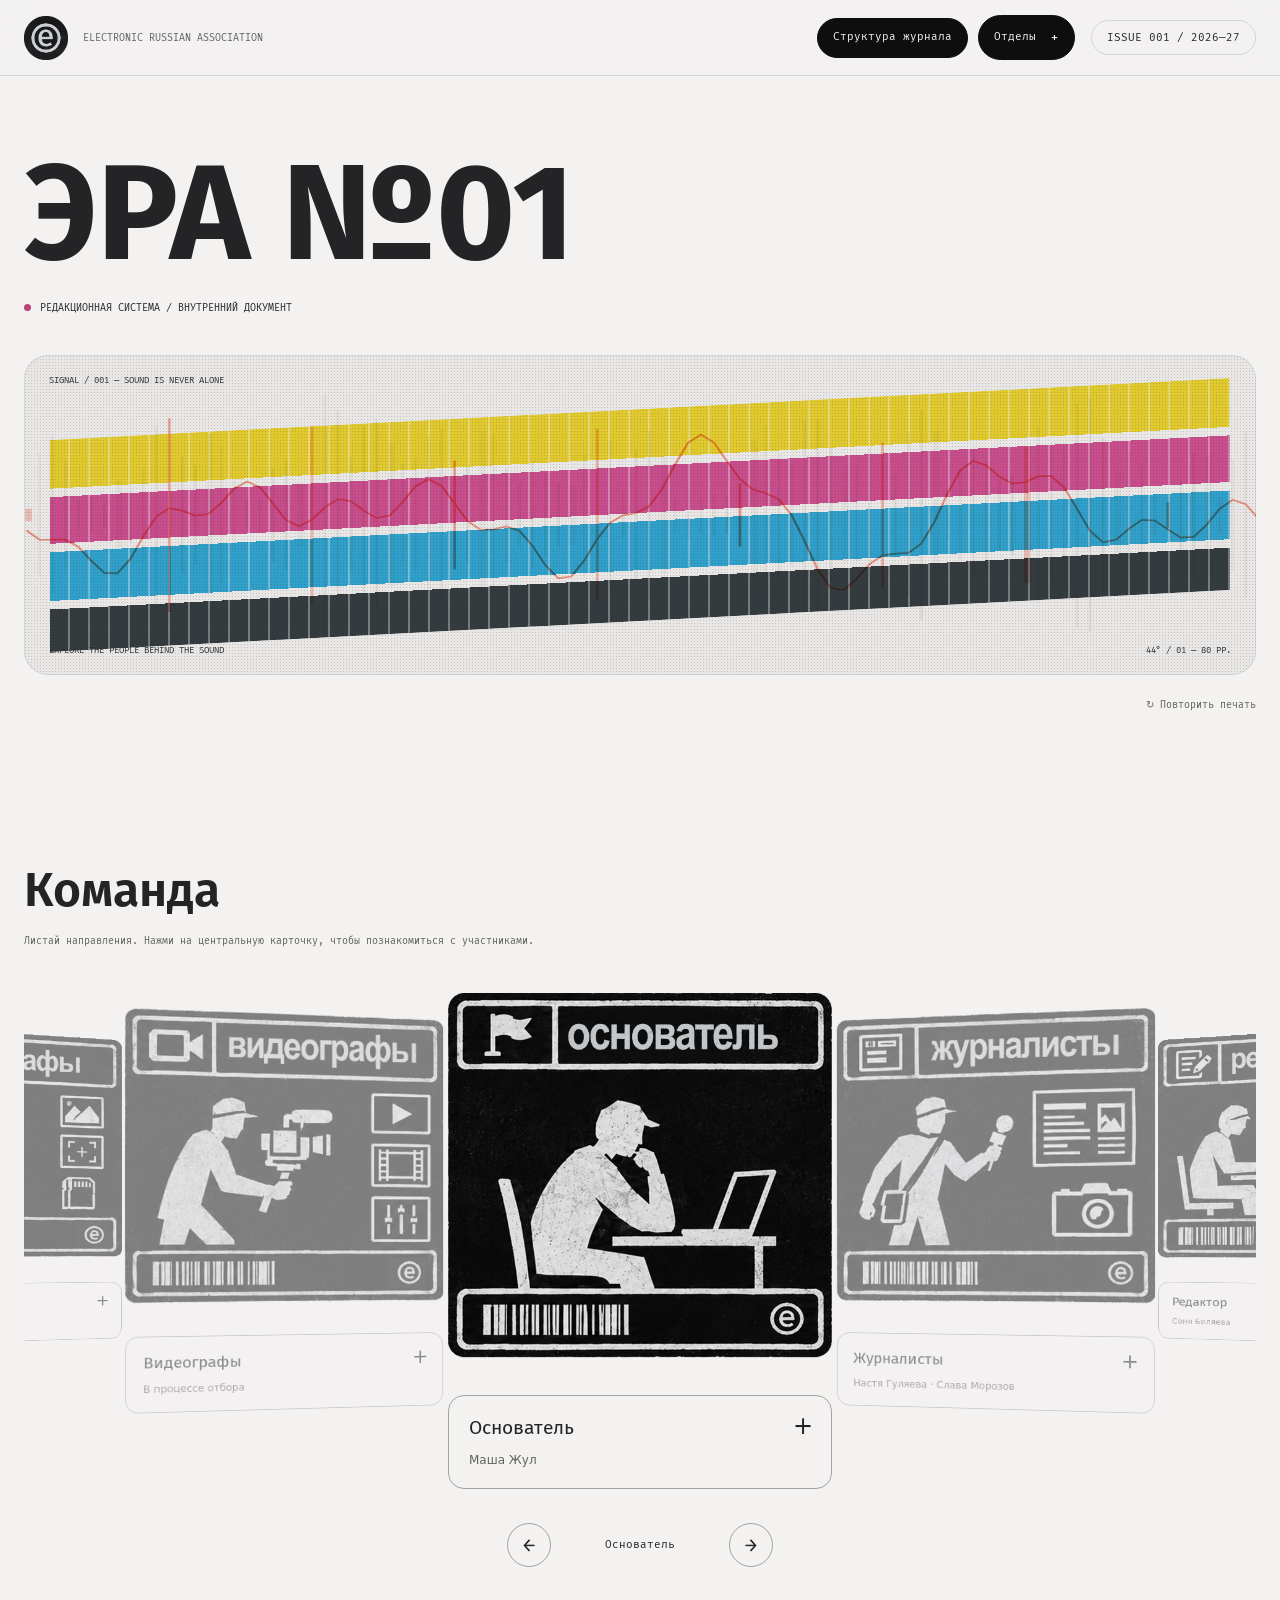
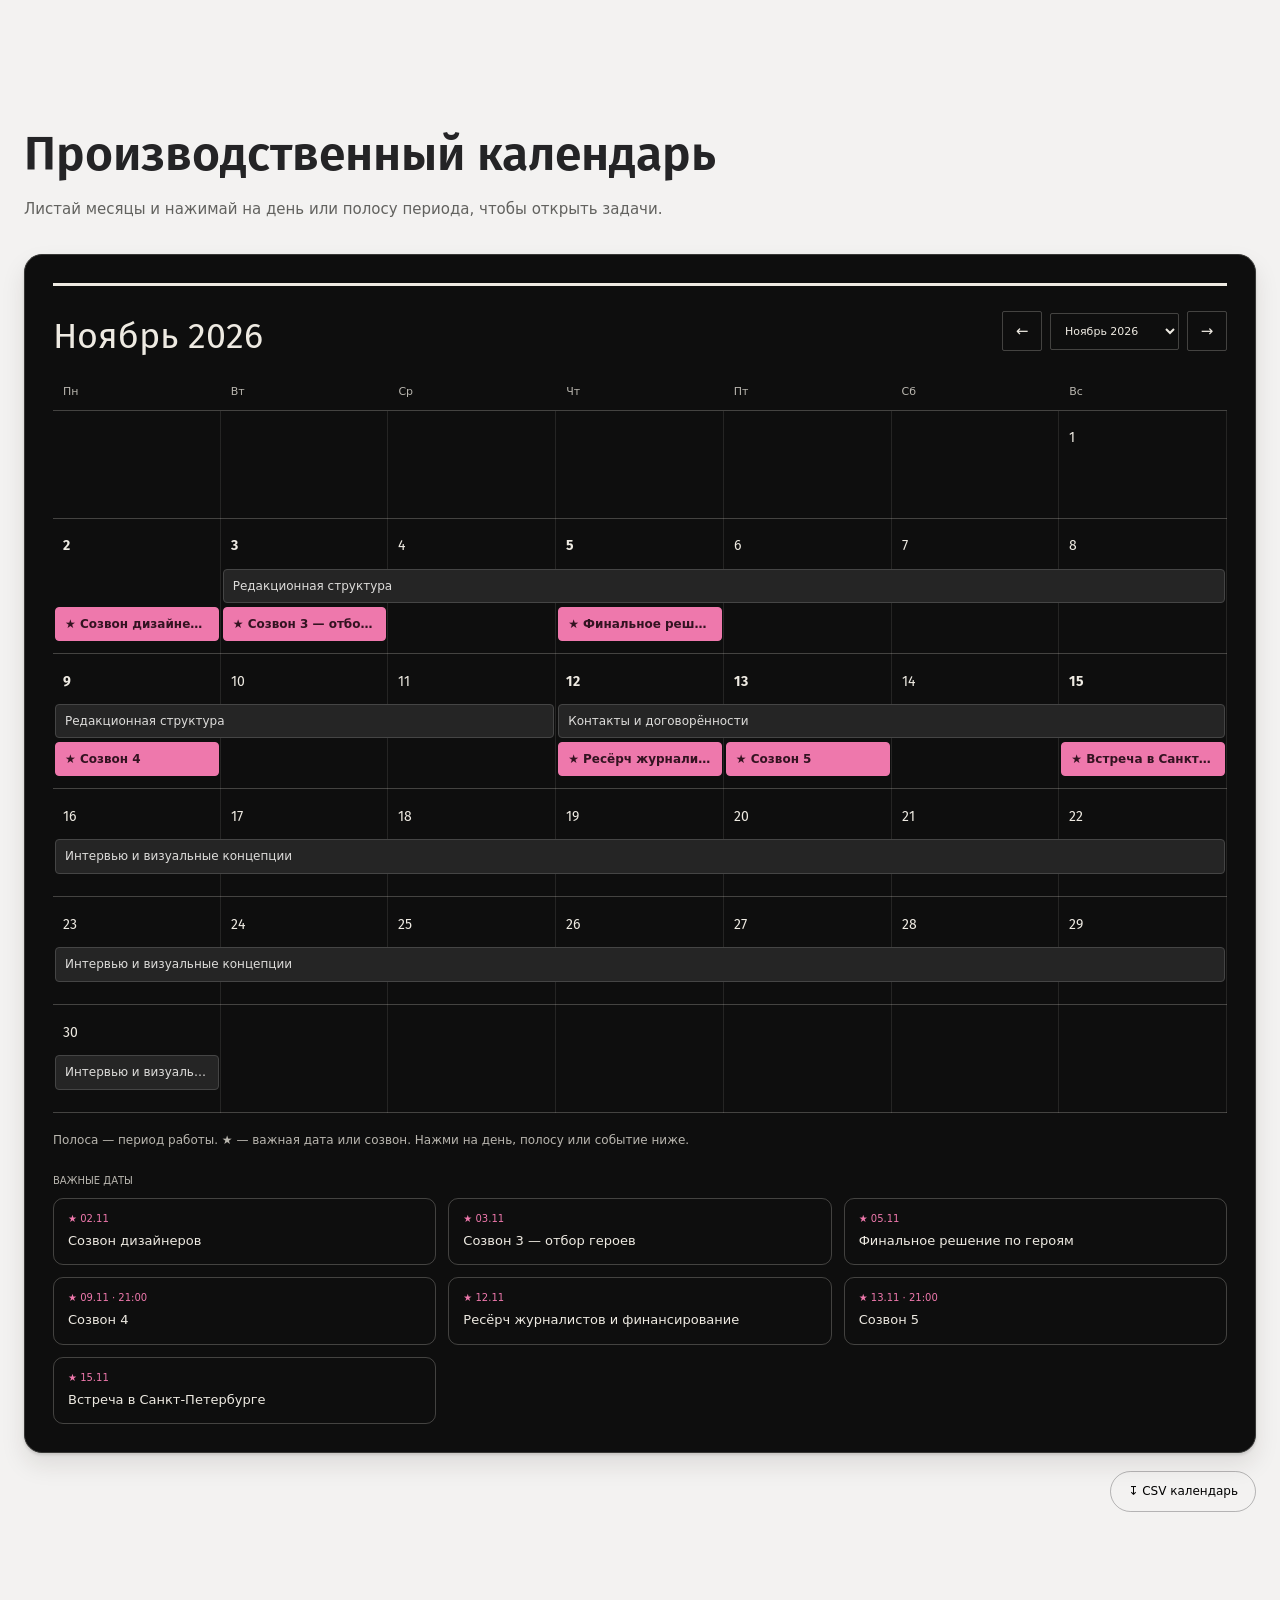
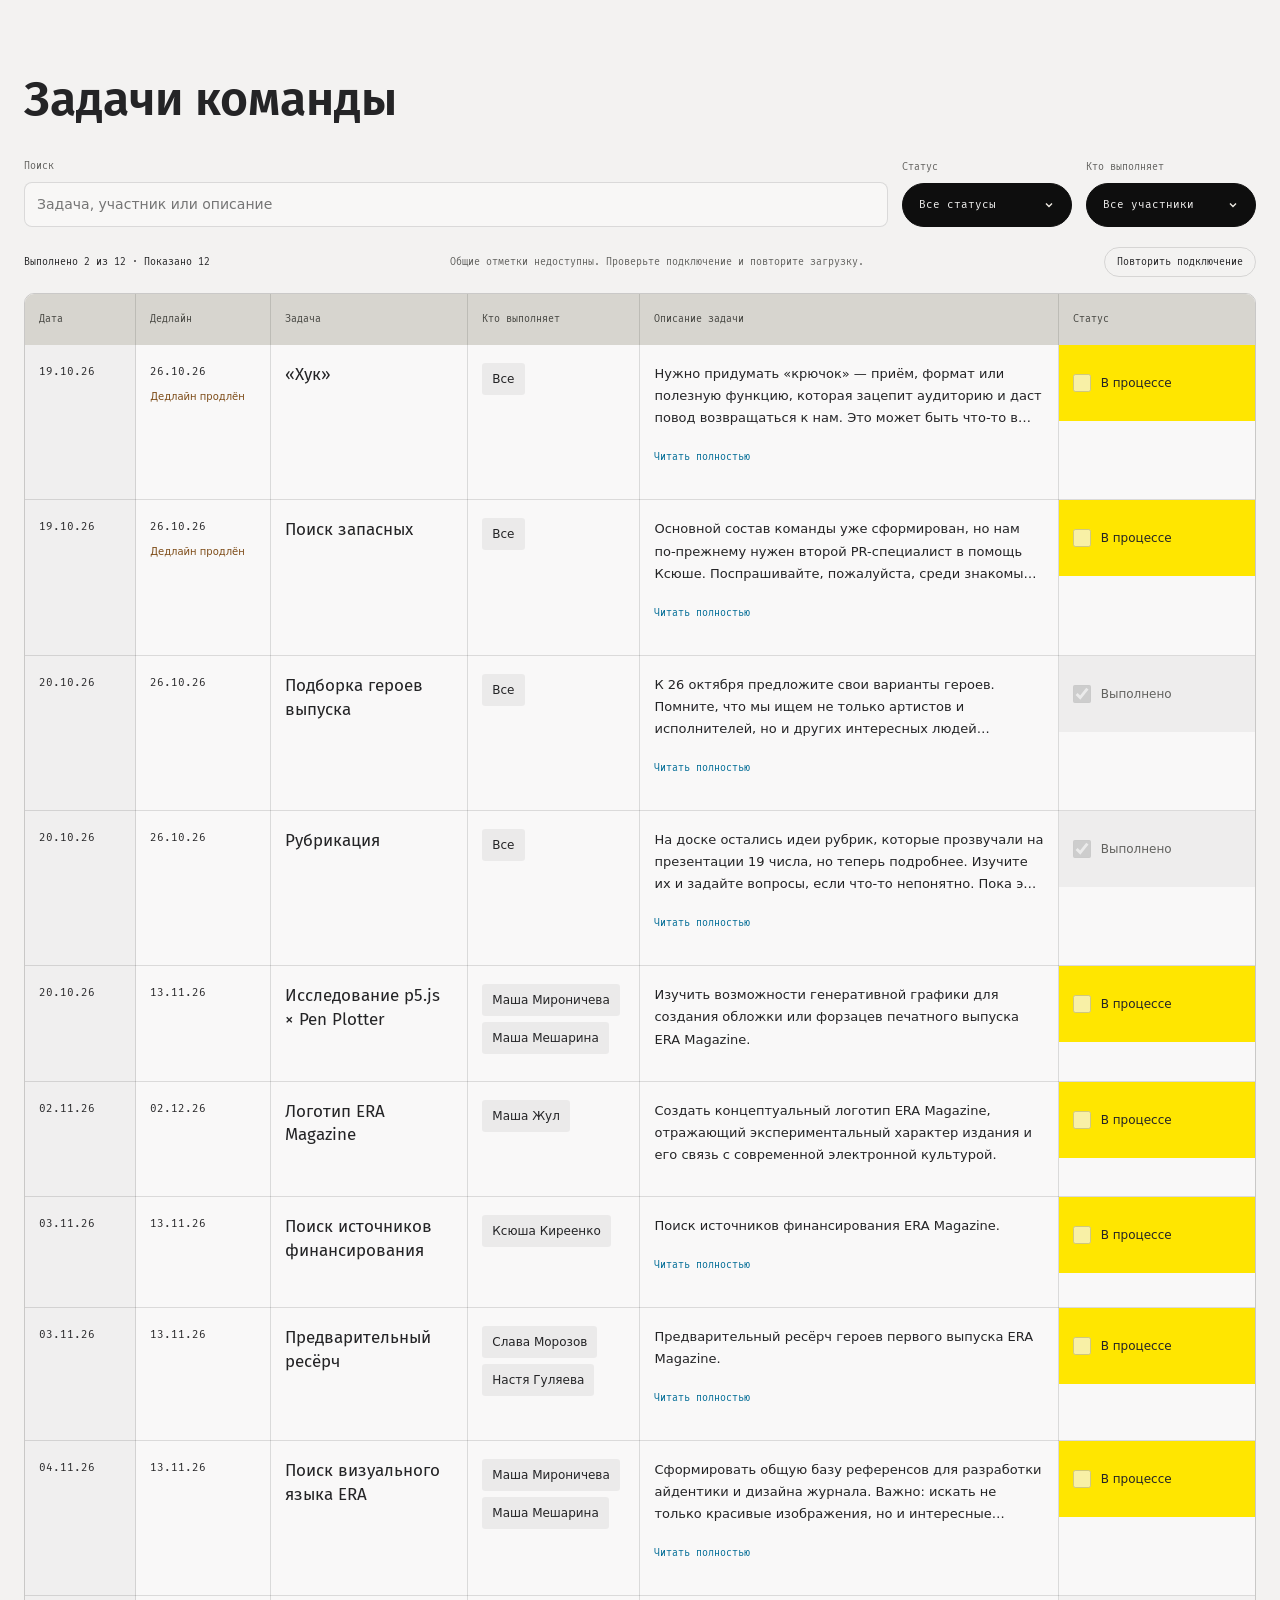
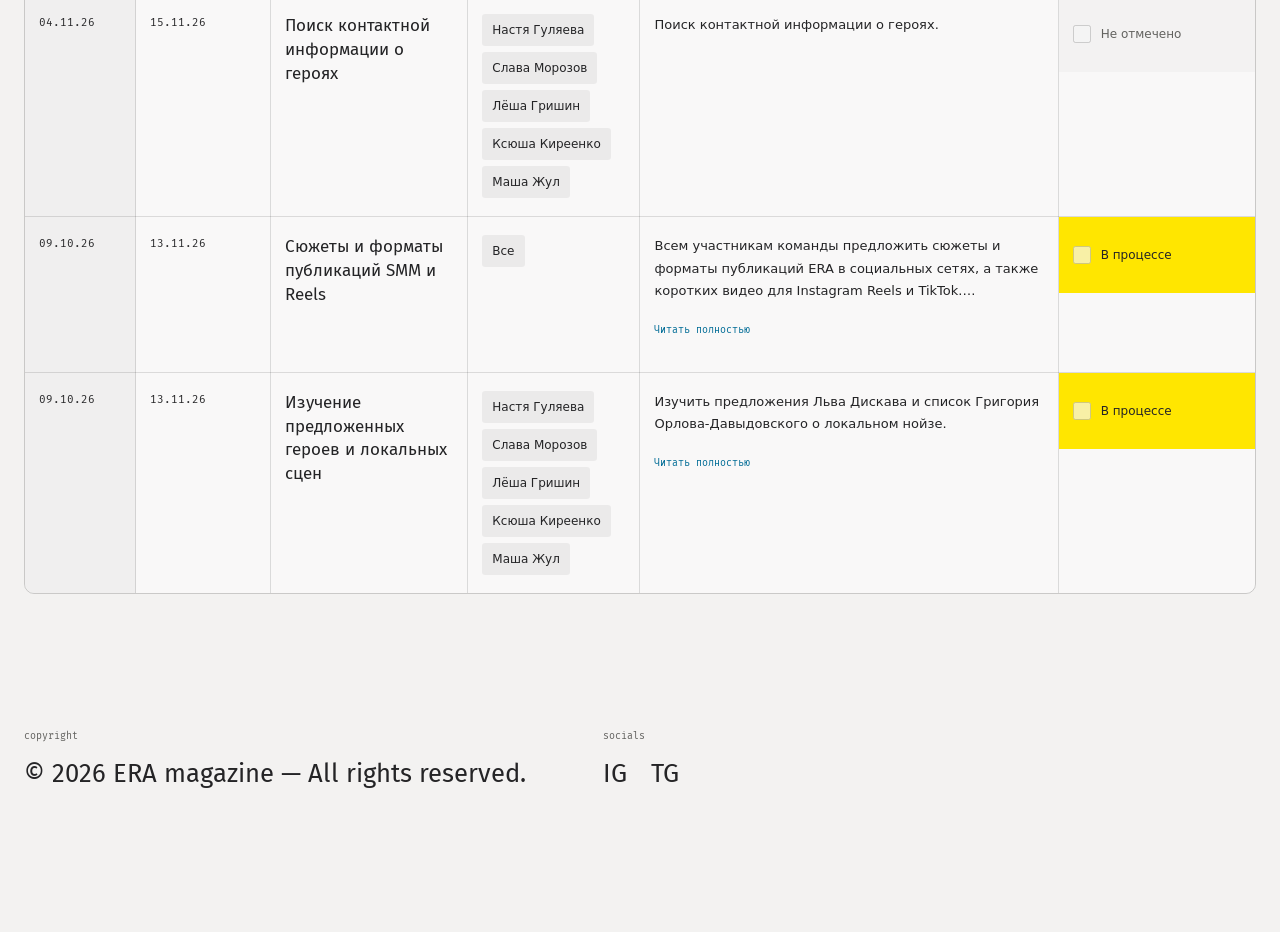
==== commit 097fd991: "Update November deadlines and add social content and scene research tasks" ====
--- a/index.html
+++ b/index.html
@@ -281,7 +281,7 @@
 
   </script>
   <script src="assets/team-carousel.js?v=80ea0fac6cac"></script>
-  <script src="assets/tasks-data.js?v=3a967a9be97a"></script>
+  <script src="assets/tasks-data.js?v=c349347ea87b"></script>
   <script src="assets/tasks-config.js?v=6a74209e40ee"></script>
   <script src="assets/tasks.js?v=e5131247720b"></script>
   <script src="assets/navigation.js?v=da44e0f0b3c9"></script>
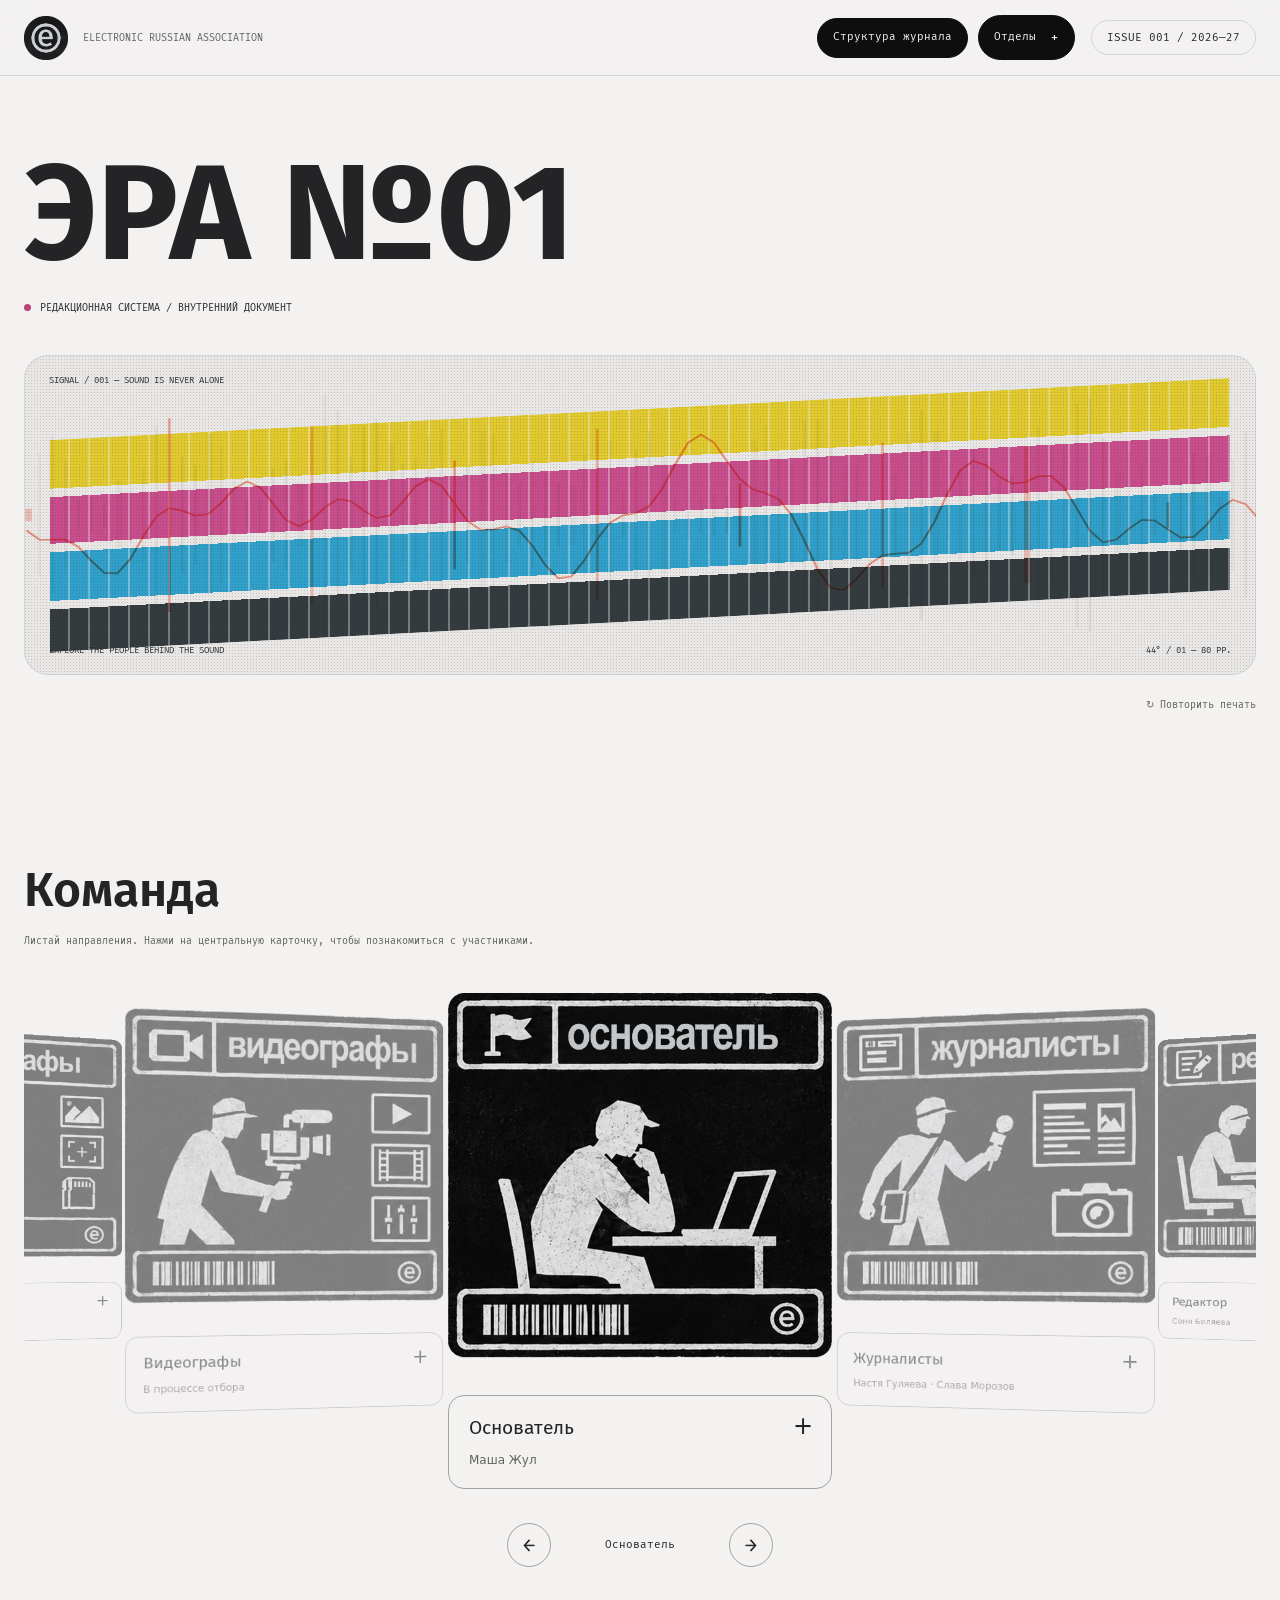
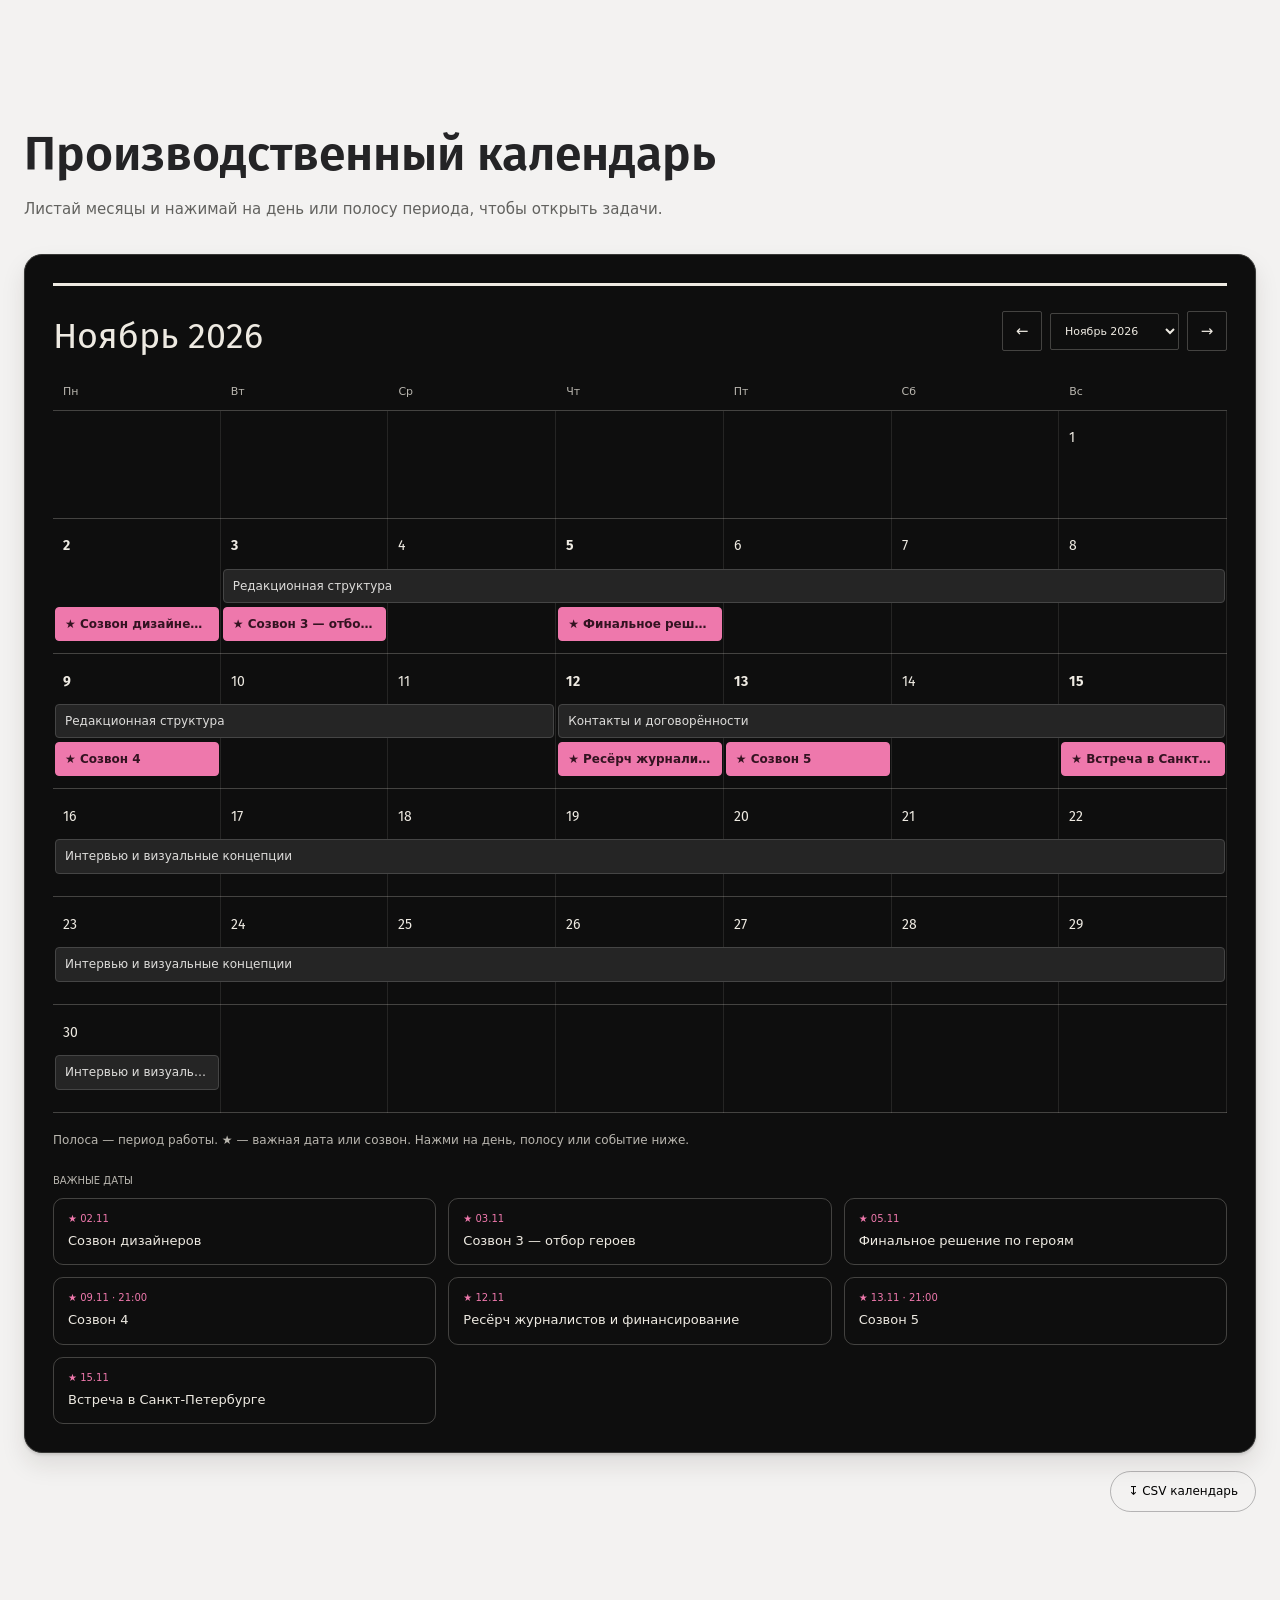
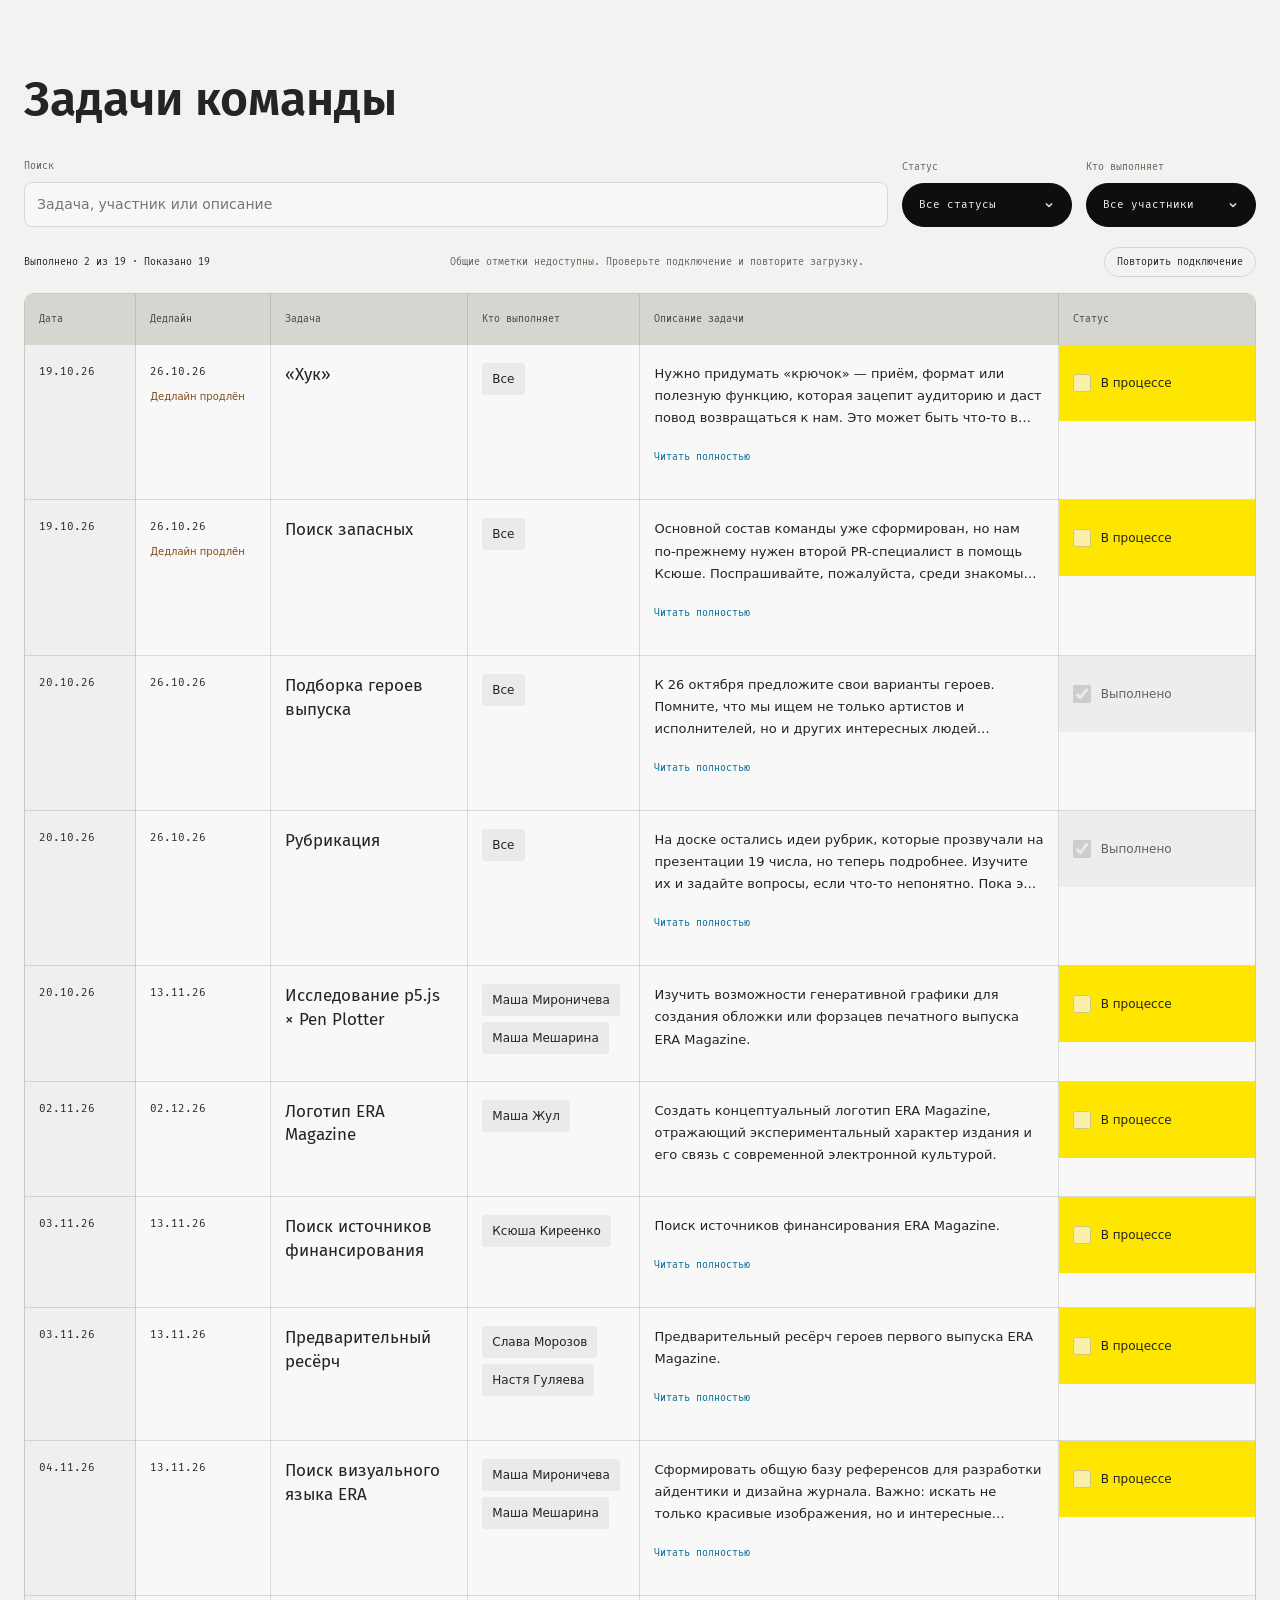
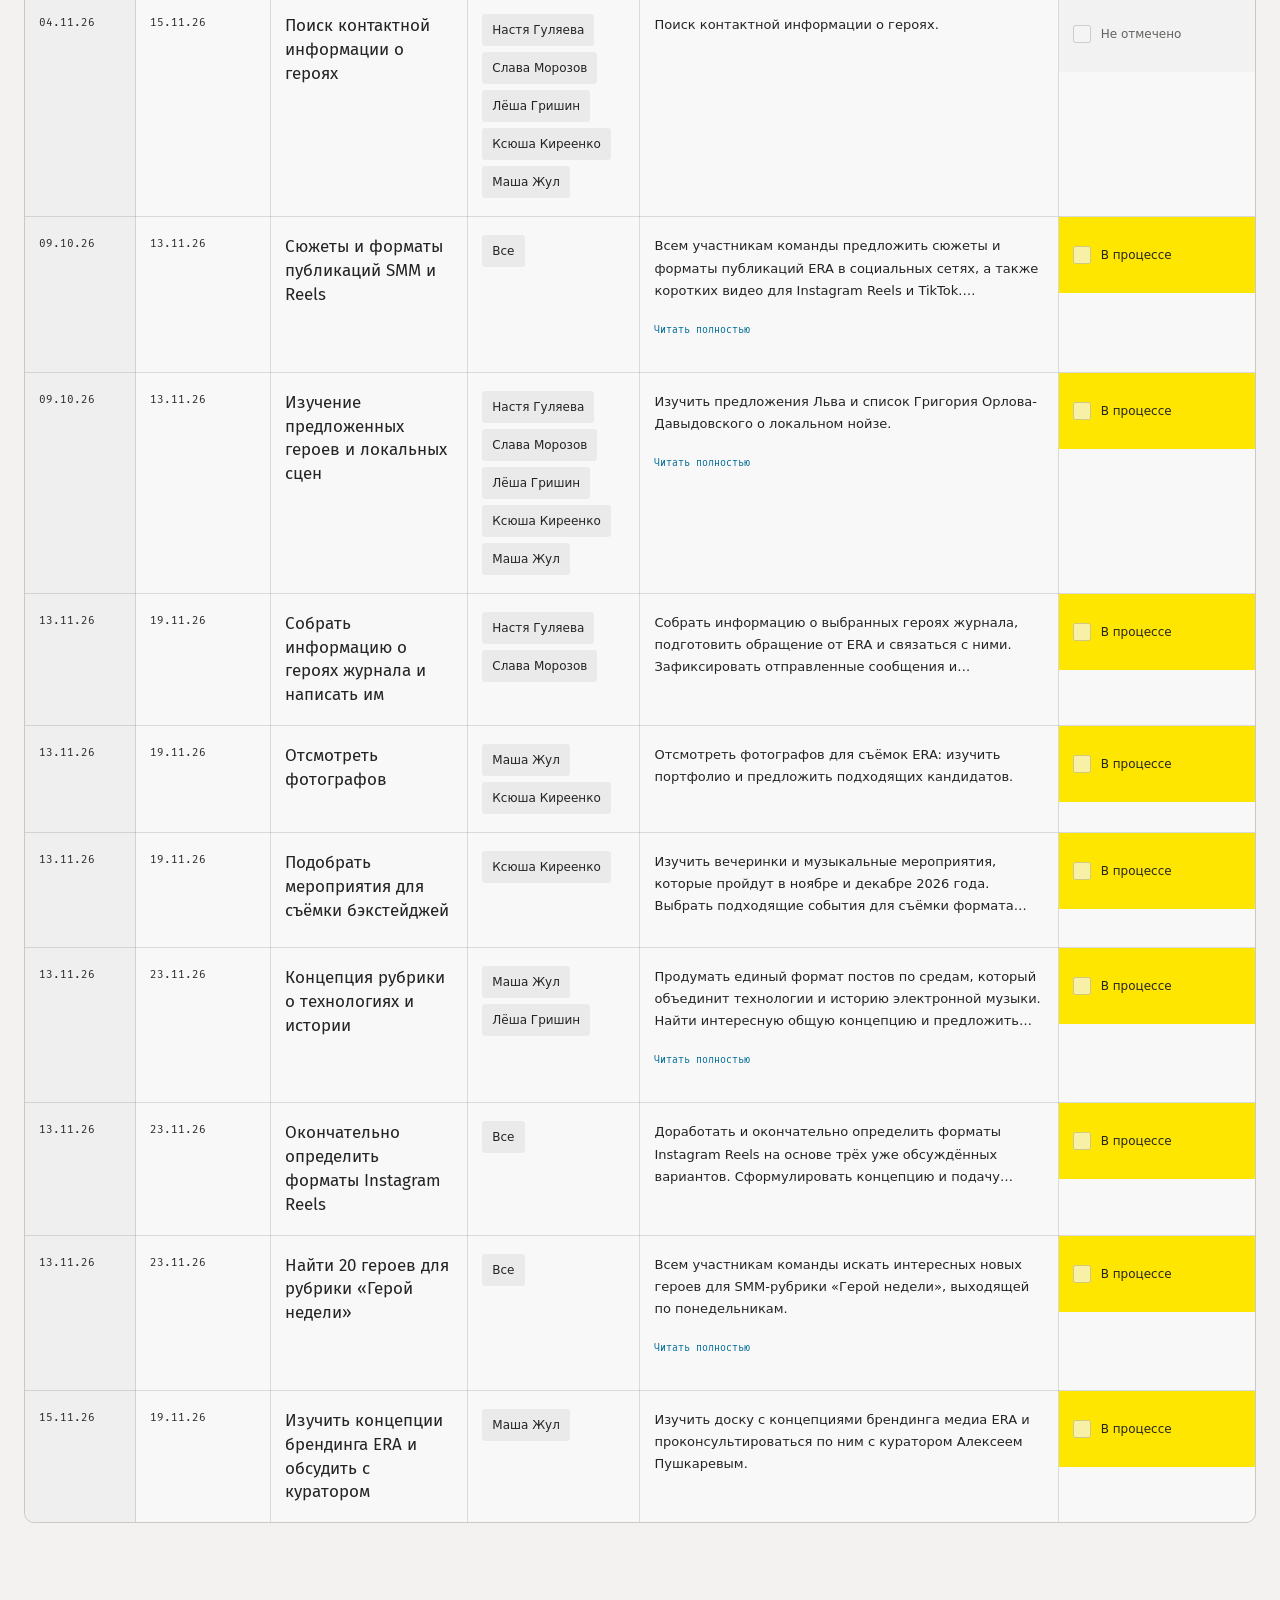
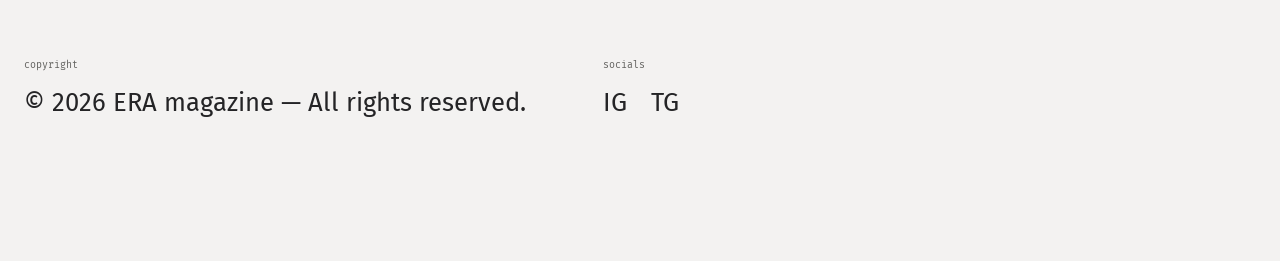
==== commit 021a12b8: "Add November team tasks and correct local scene research wording" ====
--- a/index.html
+++ b/index.html
@@ -281,7 +281,7 @@
 
   </script>
   <script src="assets/team-carousel.js?v=80ea0fac6cac"></script>
-  <script src="assets/tasks-data.js?v=c349347ea87b"></script>
+  <script src="assets/tasks-data.js?v=e953d8889ebc"></script>
   <script src="assets/tasks-config.js?v=6a74209e40ee"></script>
   <script src="assets/tasks.js?v=e5131247720b"></script>
   <script src="assets/navigation.js?v=da44e0f0b3c9"></script>
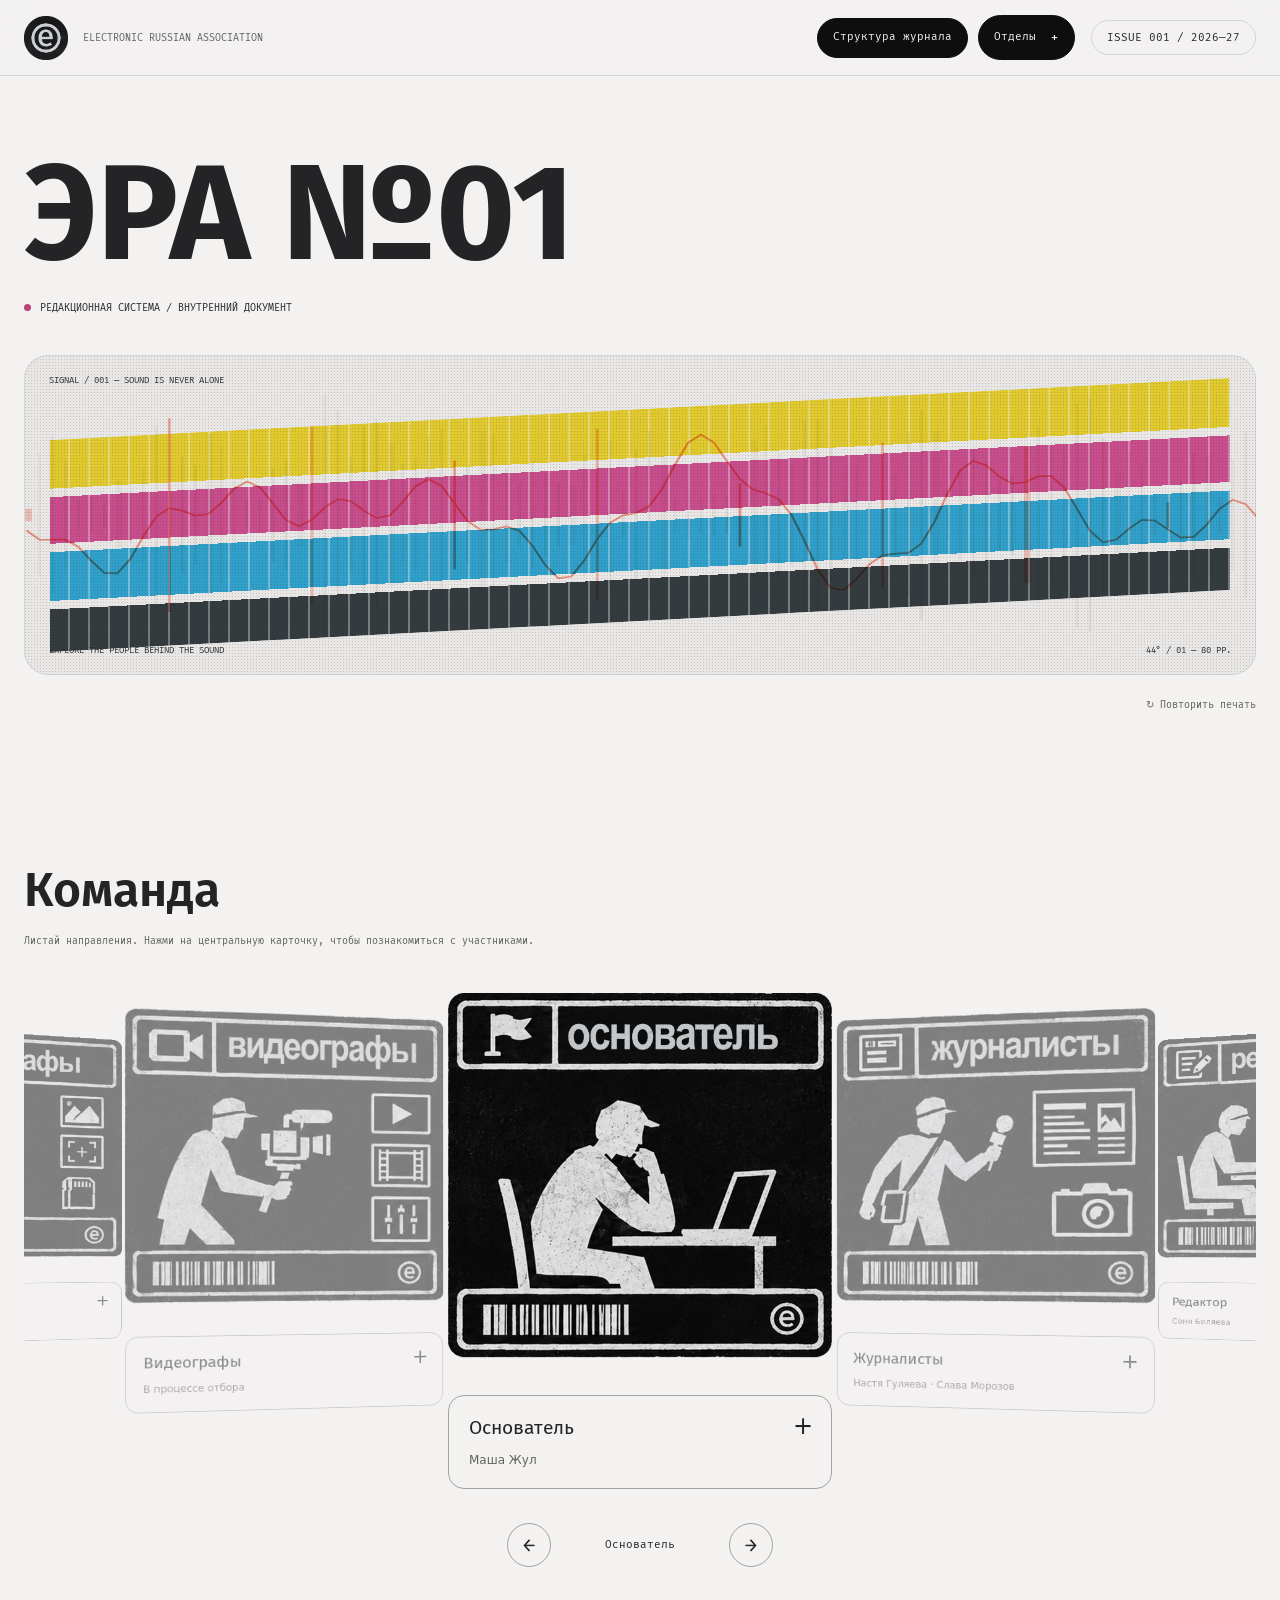
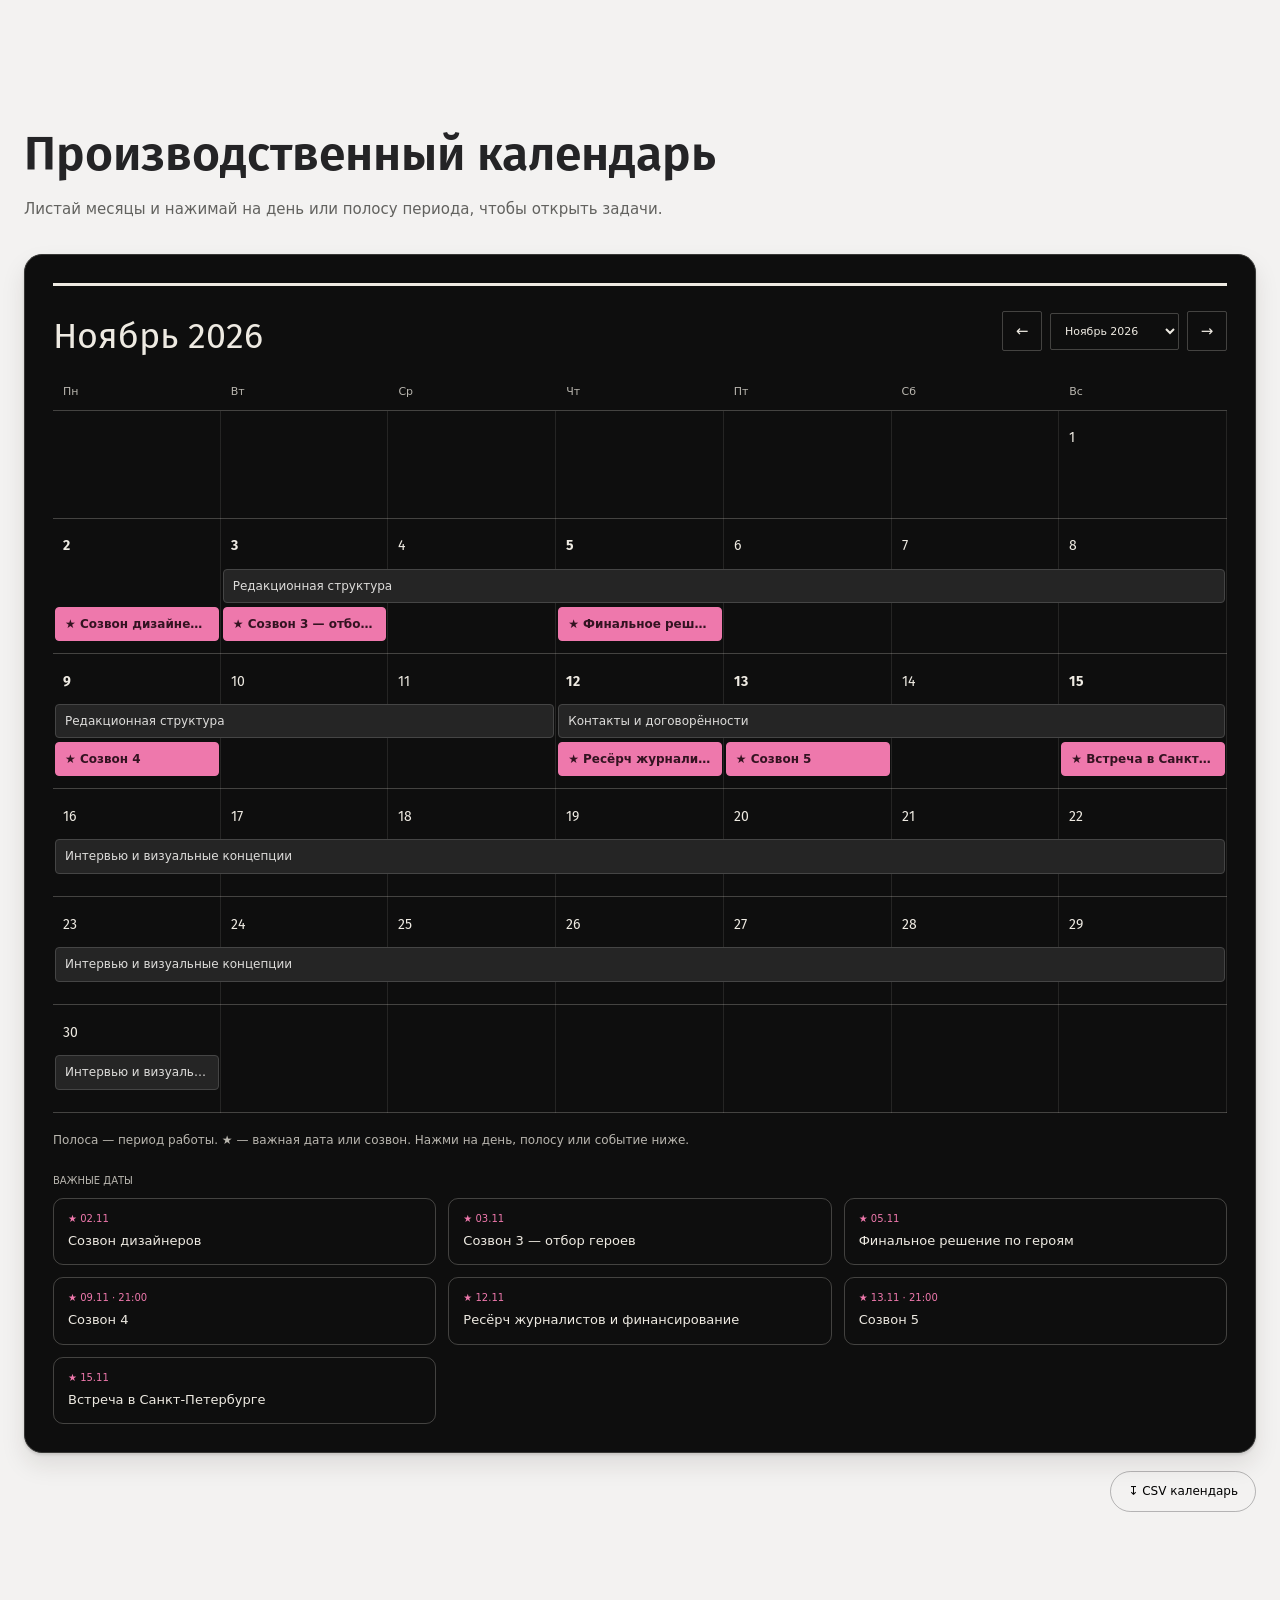
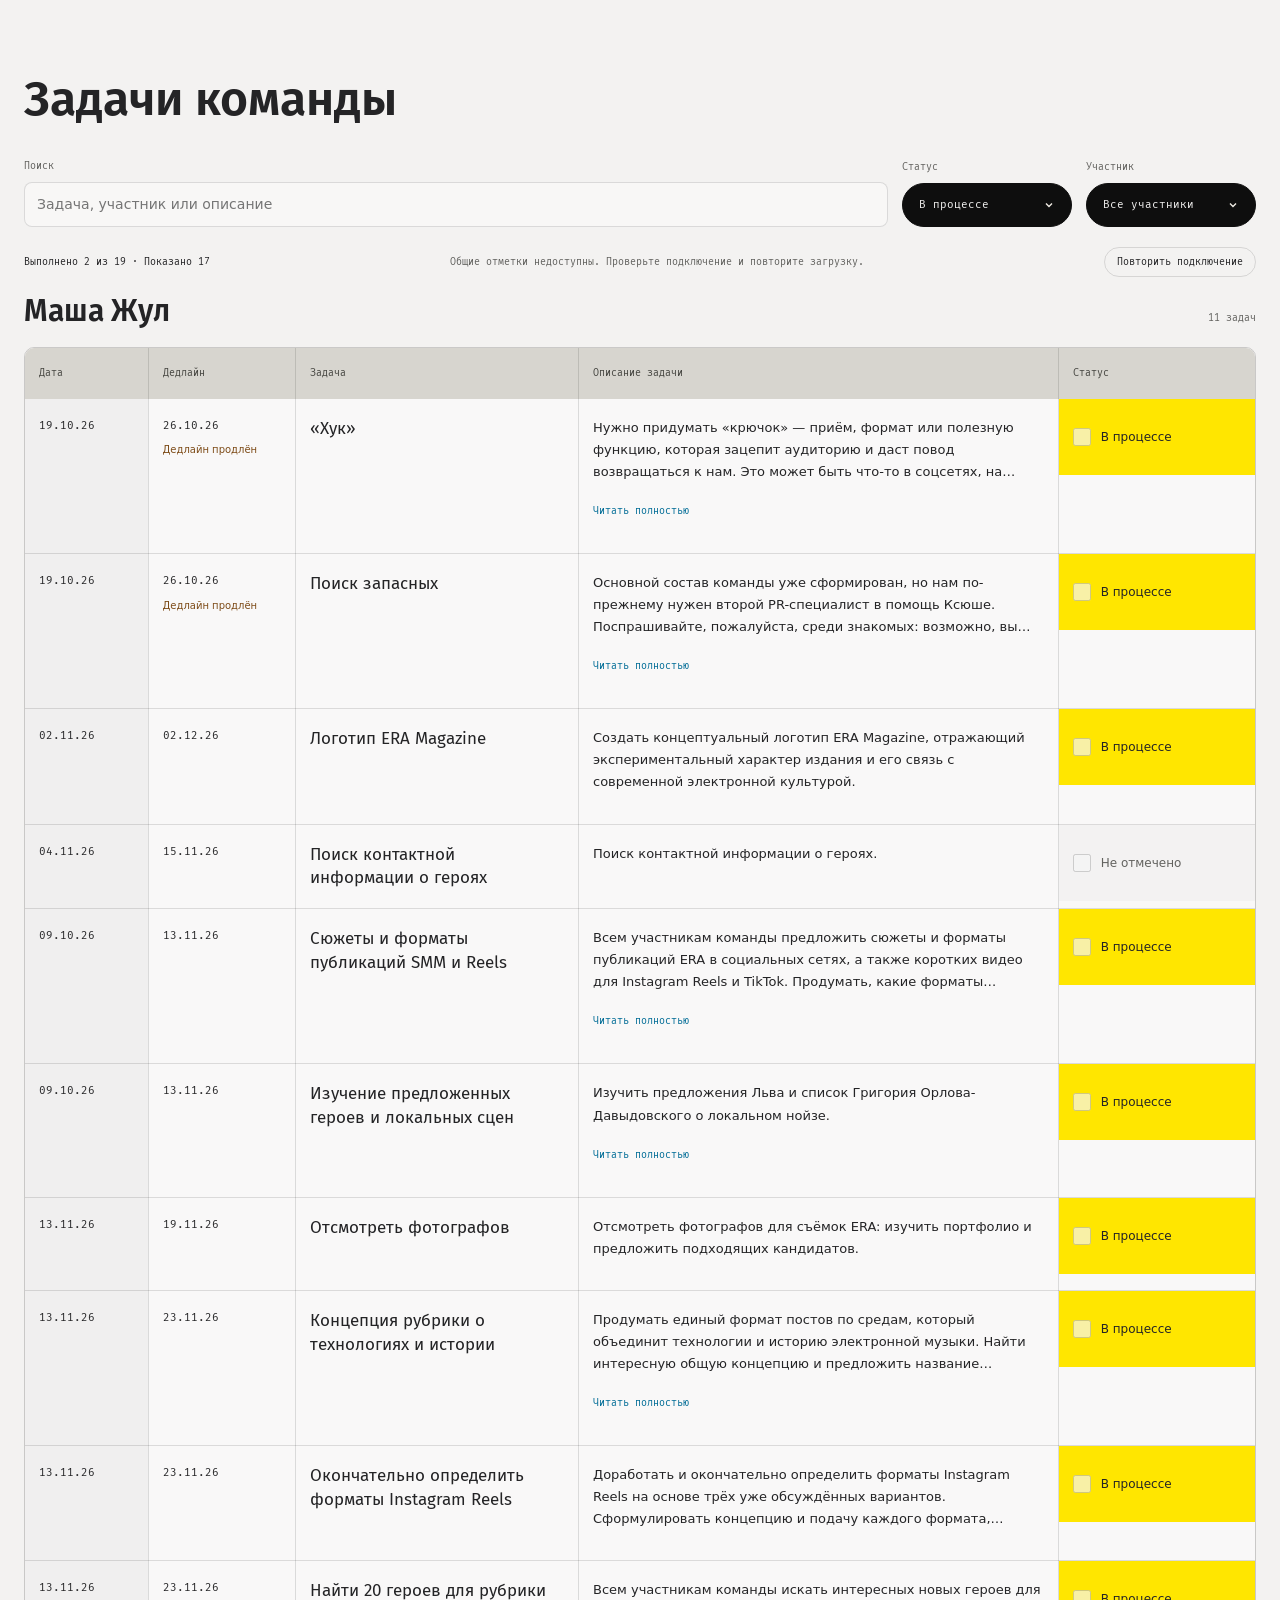
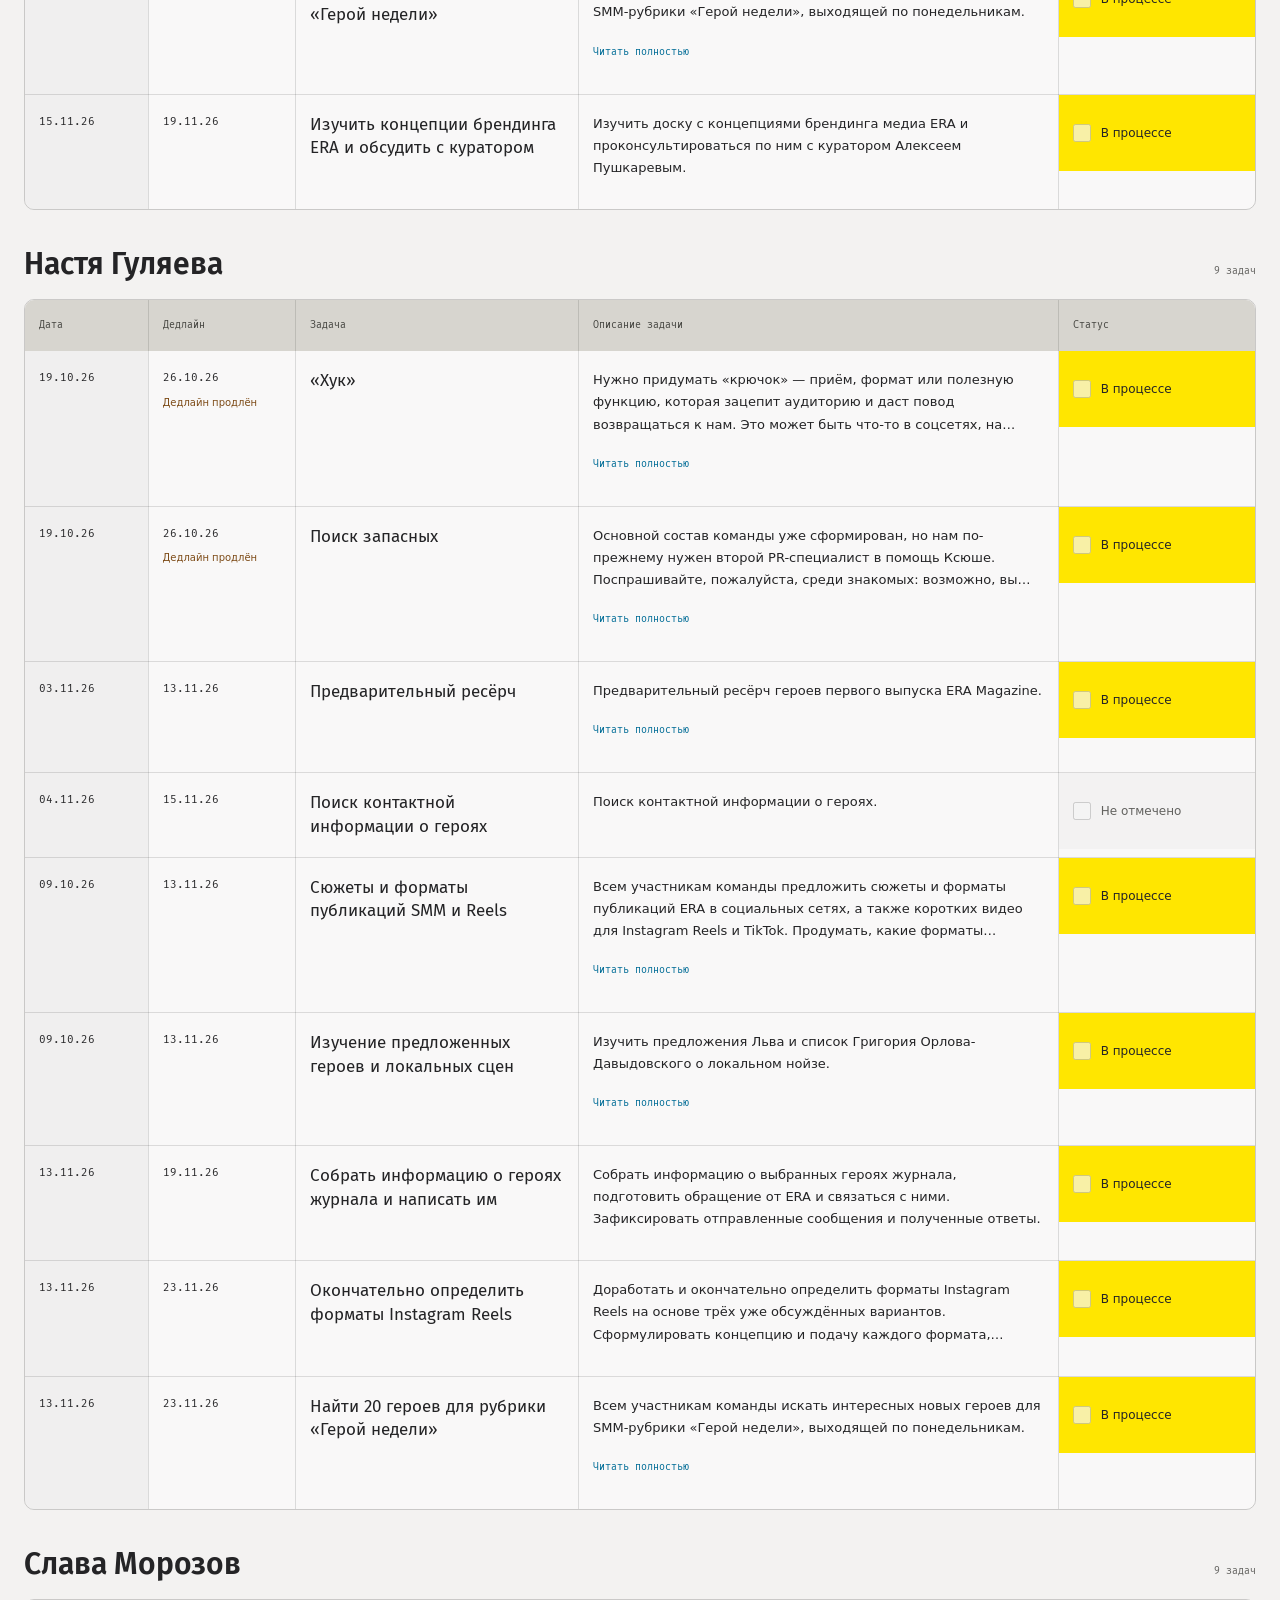
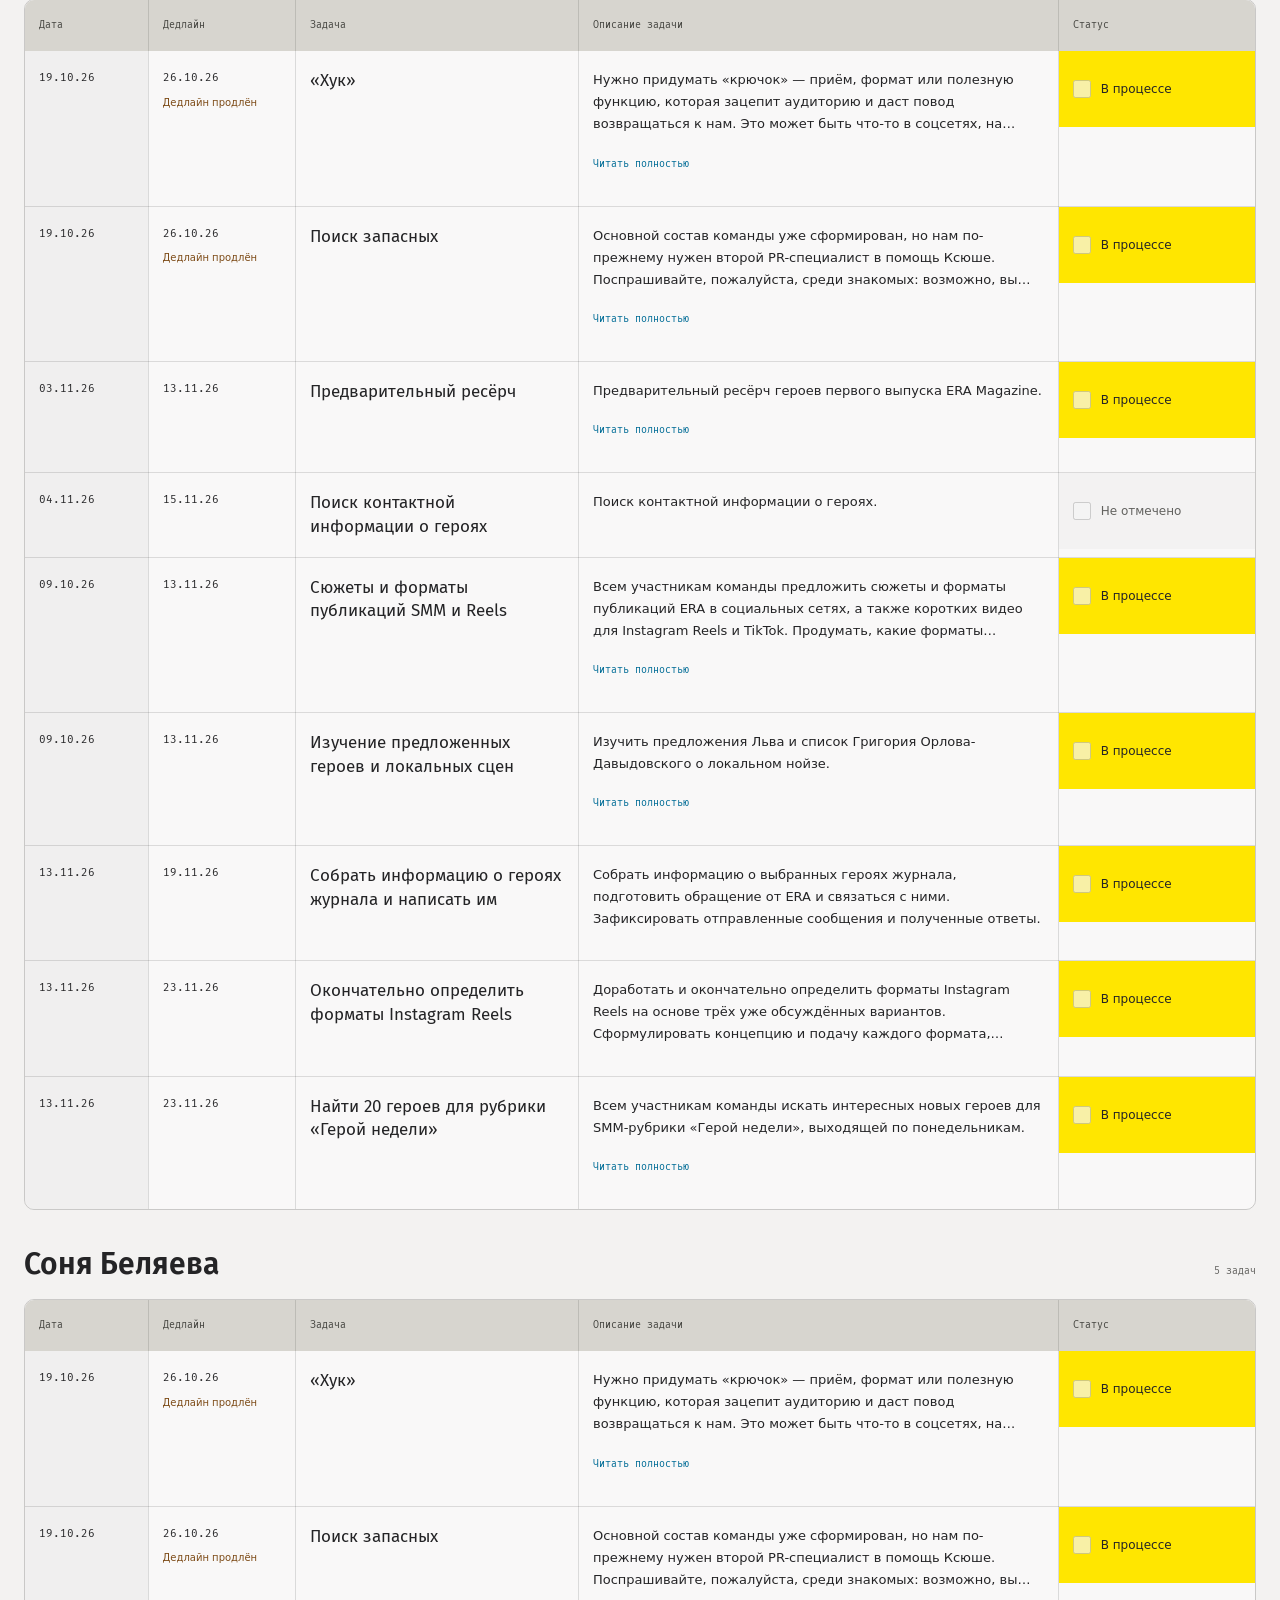
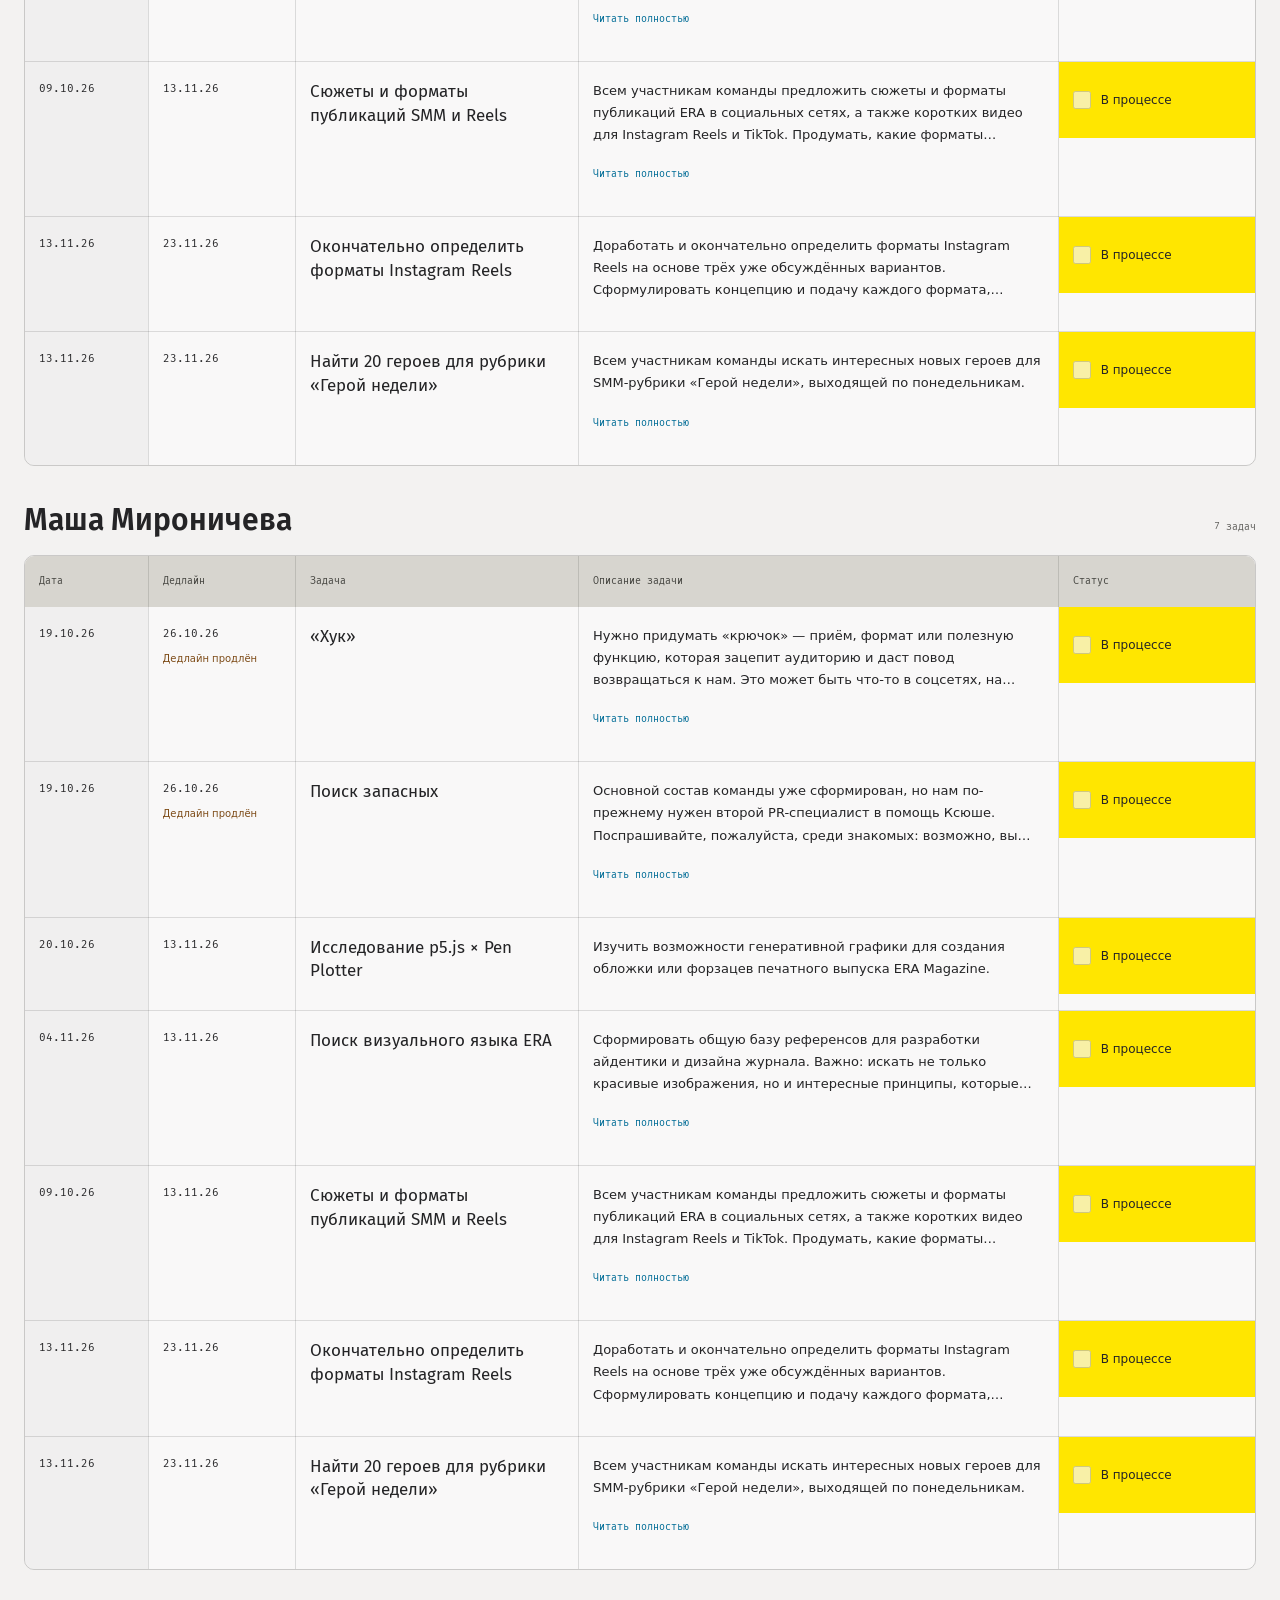
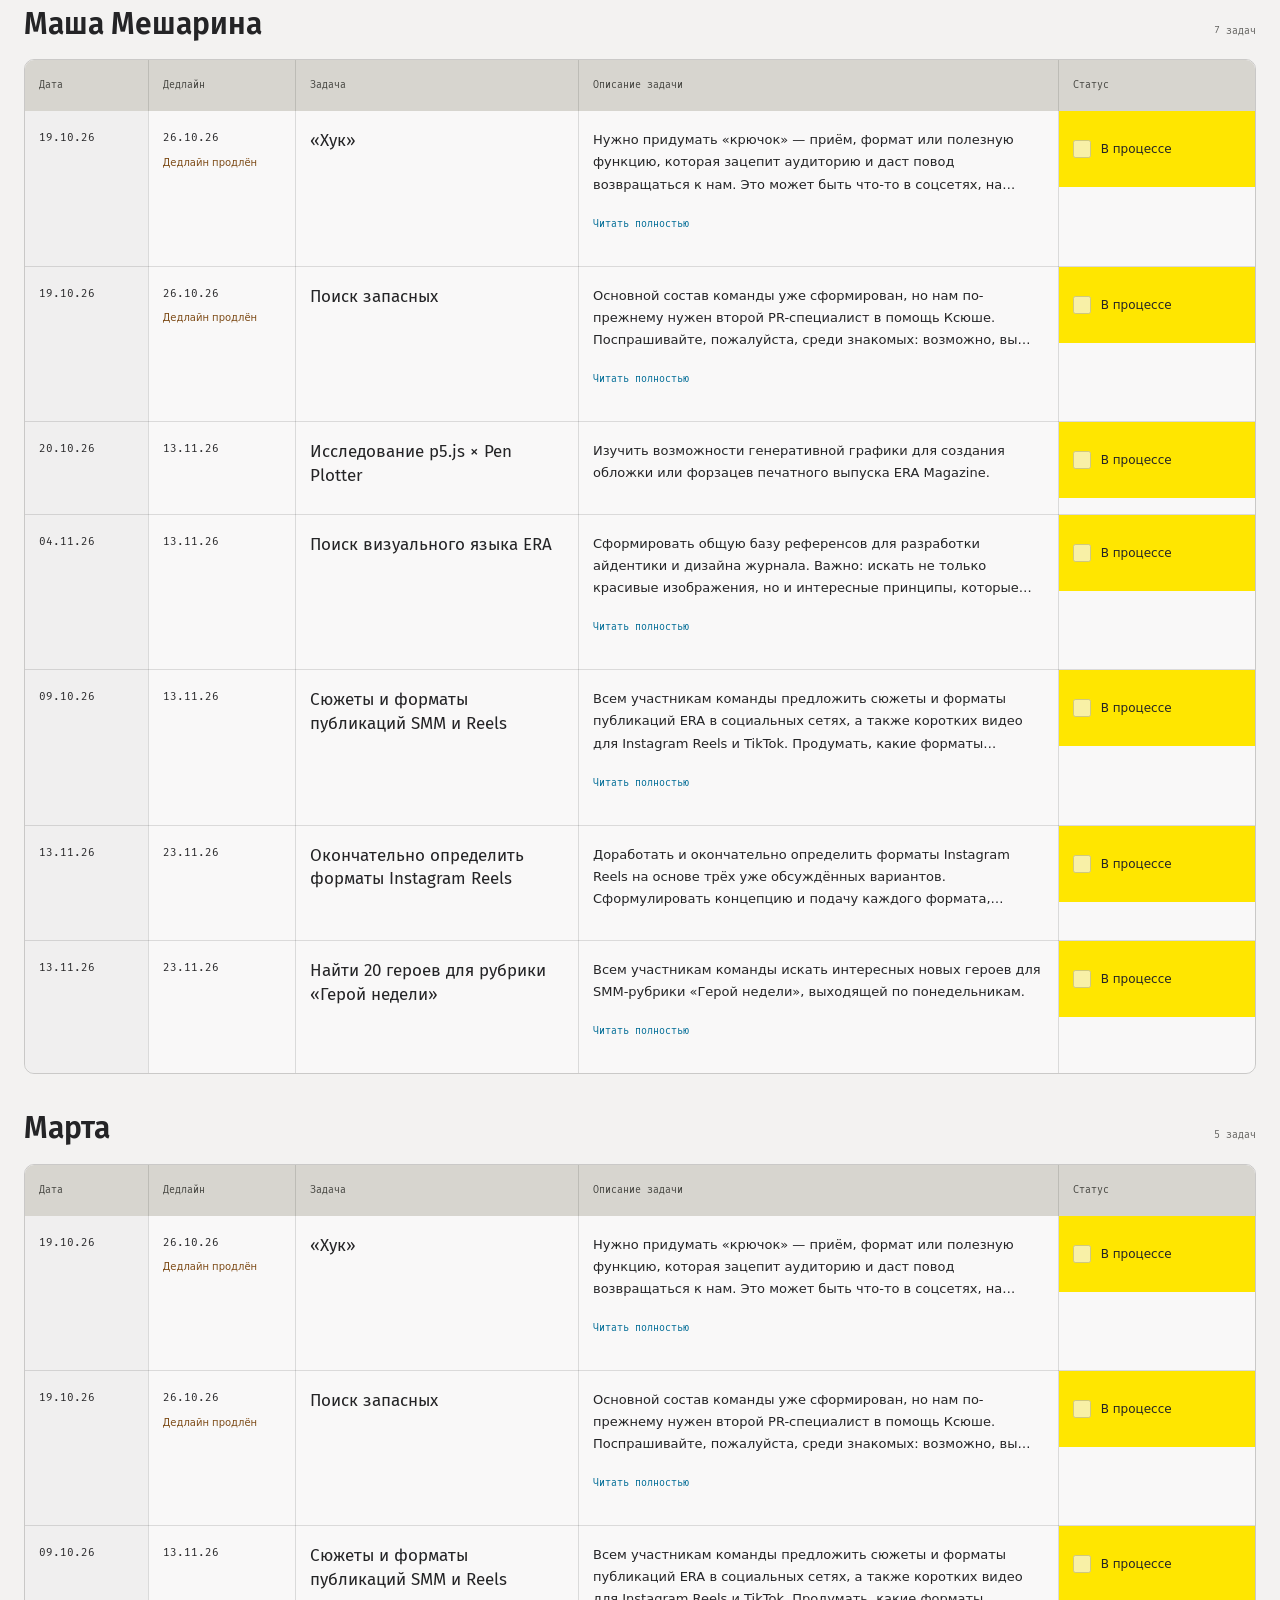
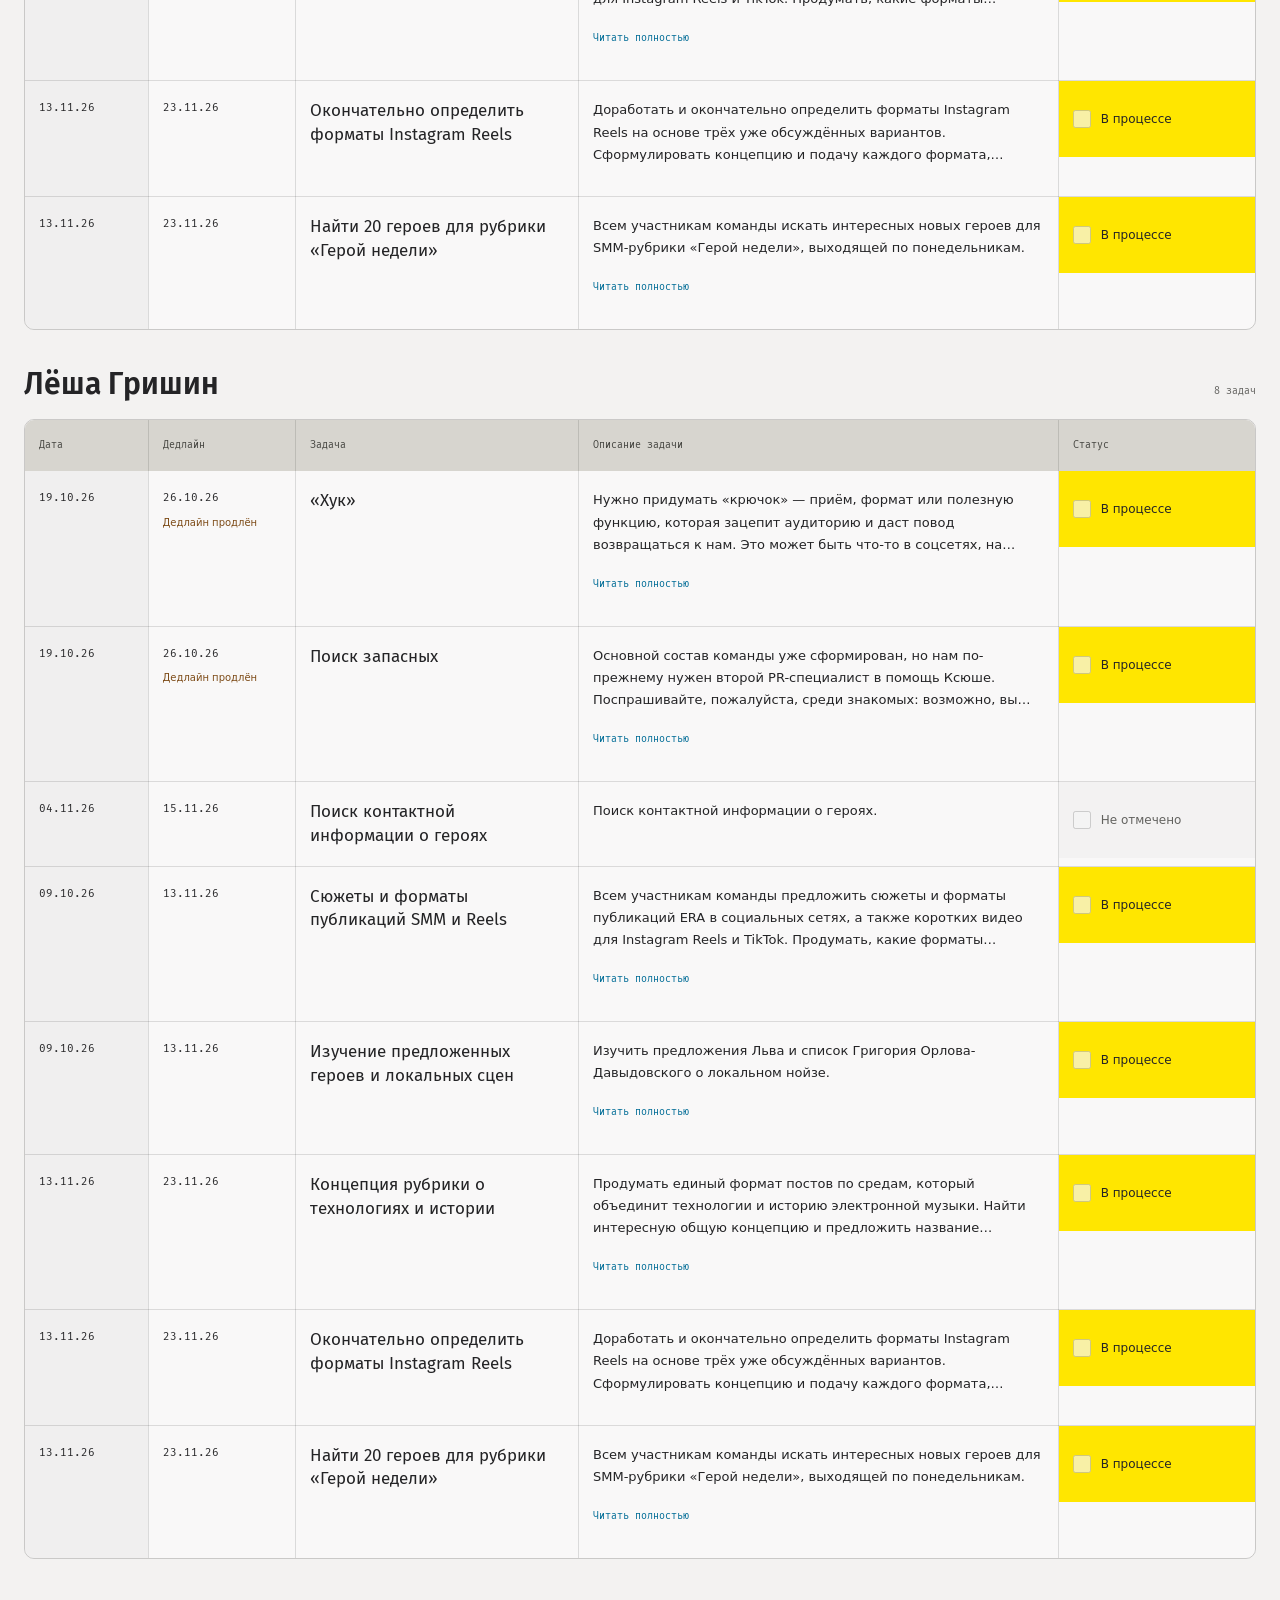
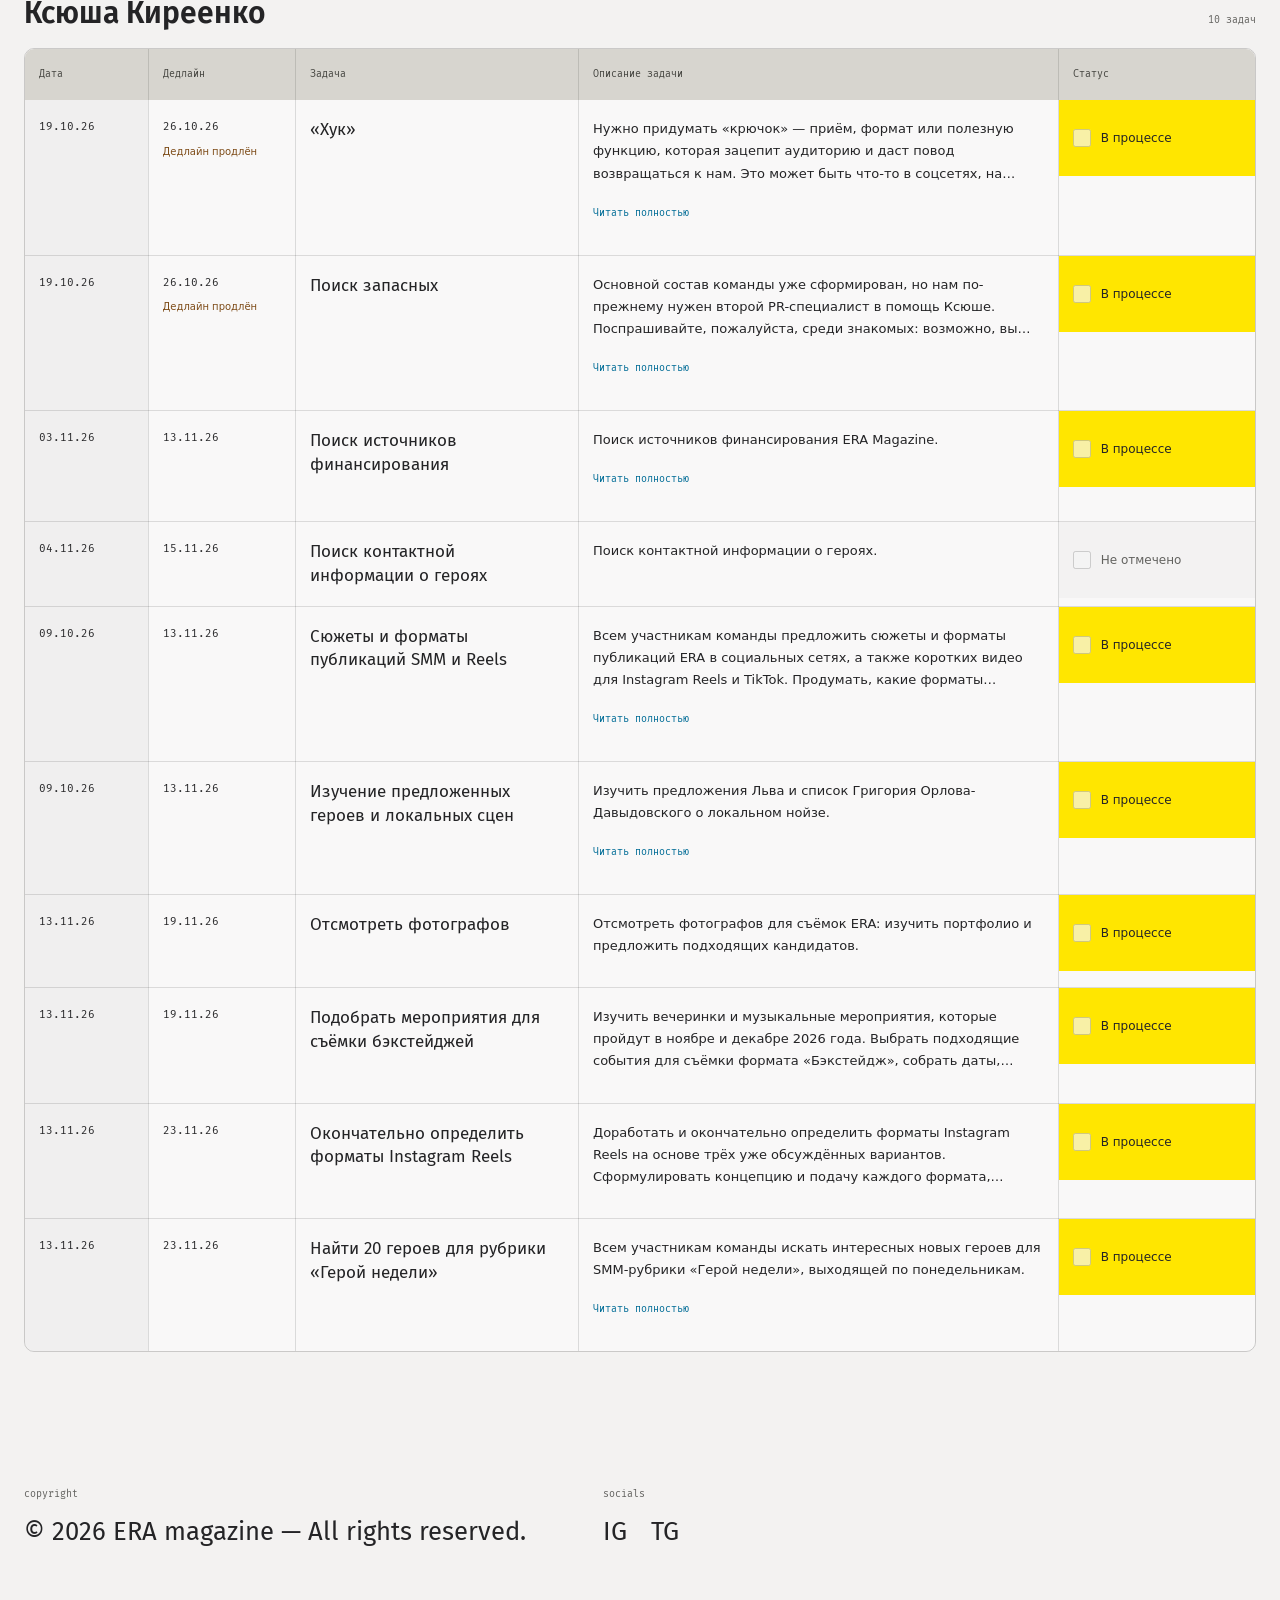
==== commit 2dae1a68: "Organize tasks into personal tables with active and archive views" ====
--- a/index.html
+++ b/index.html
@@ -6,7 +6,7 @@
   <meta name="theme-color" content="#eeeae2">
   <meta name="description" content="ERA — редакционный и производственный план первого выпуска: сроки, команда, редакционный цикл, рубрики, flatplan и контроль готовности.">
   <title>ERA — Редакционная система / выпуск 01</title>
-  <link rel="stylesheet" href="assets/site.5fa55c9d2d7a.css">
+  <link rel="stylesheet" href="assets/site.c93754510e26.css">
 </head>
 <body>
   <a class="skip" href="#main">К содержанию</a>
@@ -70,9 +70,9 @@
 
       <section class="section task-section" id="tasks">
         <div class="section-head section-head-plain"><div><h2>Задачи команды</h2></div></div>
-        <div class="task-toolbar"><label class="task-search">Поиск<input id="task-search" type="search" placeholder="Задача, участник или описание"></label><label>Статус<select id="task-status-filter"><option value="">Все статусы</option><option value="in_progress">В процессе</option><option value="done">Выполнено</option><option value="unset">Не отмечено</option></select></label><label>Кто выполняет<select id="task-owner-filter"><option value="">Все участники</option></select></label></div>
+        <div class="task-toolbar"><label class="task-search">Поиск<input id="task-search" type="search" placeholder="Задача, участник или описание"></label><label>Статус<select id="task-status-filter"><option value="in_progress">В процессе</option><option value="archive">Архив</option></select></label><label>Участник<select id="task-owner-filter"><option value="">Все участники</option></select></label></div>
         <div class="task-summary-line"><span id="task-summary"></span><span id="task-sync-status" role="status"></span><button id="task-sync-retry" class="task-retry" type="button" hidden>Повторить подключение</button></div>
-        <div class="task-table-wrap"><table class="task-table"><caption class="sr-only">Задачи команды ERA с датами, ответственными и отметками выполнения</caption><thead><tr><th scope="col">Дата</th><th scope="col">Дедлайн</th><th scope="col">Задача</th><th scope="col">Кто выполняет</th><th scope="col">Описание задачи</th><th scope="col">Статус</th></tr></thead><tbody id="task-rows"></tbody></table></div>
+        <div id="task-people"></div>
         <p id="task-announcement" class="sr-only" role="status"></p>
       </section>
       <footer class="footer">
@@ -283,7 +283,7 @@
   <script src="assets/team-carousel.js?v=80ea0fac6cac"></script>
   <script src="assets/tasks-data.js?v=e953d8889ebc"></script>
   <script src="assets/tasks-config.js?v=6a74209e40ee"></script>
-  <script src="assets/tasks.js?v=e5131247720b"></script>
+  <script src="assets/tasks.js?v=313af588f486"></script>
   <script src="assets/navigation.js?v=da44e0f0b3c9"></script>
 </body>
 </html>
--- a/assets/site.c93754510e26.css
+++ b/assets/site.c93754510e26.css
@@ -0,0 +1,475 @@
+
+    @font-face{font-family:"Fira Sans";font-style:normal;font-weight:400;font-display:swap;src:url("fonts/fira-sans/FiraSans-Regular.ttf") format("truetype")}
+    @font-face{font-family:"Fira Sans";font-style:normal;font-weight:600;font-display:swap;src:url("fonts/fira-sans/FiraSans-SemiBold.ttf") format("truetype")}
+    @font-face{font-family:"Fira Sans";font-style:normal;font-weight:700;font-display:swap;src:url("fonts/fira-sans/FiraSans-Bold.ttf") format("truetype")}
+    @font-face{font-family:"Fira Mono";font-style:normal;font-weight:400;font-display:swap;src:url("fonts/fira-mono/FiraMono-Regular.ttf") format("truetype")}
+    @font-face{font-family:"Fira Mono";font-style:normal;font-weight:500;font-display:swap;src:url("fonts/fira-mono/FiraMono-Medium.ttf") format("truetype")}
+    @font-face{font-family:"Fira Mono";font-style:normal;font-weight:700;font-display:swap;src:url("fonts/fira-mono/FiraMono-Bold.ttf") format("truetype")}
+    :root {
+      color-scheme: light;
+      --paper:#f3f2f1; --paper-2:#e8e7e6; --ink:#191a1a; --muted:#666762; --line:#bcb8ae;
+      --orange:#f25332; --orange-dark:#bd3d26; --white:#f8f6f1; --dark:#252927; --blue:#4b63b6;
+      --cyan:#367f79; --violet:#77619d; --gold:#a47731;
+      --font: -apple-system, BlinkMacSystemFont, "SF Pro Text", "SF Pro Display", system-ui, "Segoe UI", Roboto, Helvetica, Arial, sans-serif;
+      --mono: "Fira Mono", monospace;
+      --fira-sans: "Fira Sans", var(--font);
+      --page-gutter:24px;
+    }
+    *,*::before,*::after{box-sizing:border-box}
+    html{scroll-behavior:smooth;scroll-padding-top:75px}
+    body{margin:0;background:var(--paper);color:var(--ink);font-family:var(--font);font-size:15px;line-height:1.47;-webkit-font-smoothing:antialiased}
+    button,input{font:inherit}
+    button{cursor:pointer}
+    button:focus-visible,a:focus-visible,input:focus-visible{outline:3px solid var(--orange);outline-offset:3px}
+    ::selection{background:var(--orange);color:white}
+    a{color:inherit}
+    .sr-only{position:absolute!important;width:1px;height:1px;padding:0;margin:-1px;overflow:hidden;clip:rect(0,0,0,0);white-space:nowrap;border:0}
+    .skip{position:absolute;left:-999px;top:10px;z-index:200;background:var(--orange);padding:12px;color:white}.skip:focus{left:10px}
+    .topbar{height:65px;background:var(--paper);position:sticky;top:0;z-index:100;border-bottom:1px solid var(--ink);display:flex;align-items:center;justify-content:space-between;padding:0 var(--page-gutter);gap:16px}
+    .top-logo{text-decoration:none;display:flex;align-items:center;gap:15px;white-space:nowrap}
+    .top-logo img{display:block;width:44px;height:44px;object-fit:contain;flex-shrink:0}.top-logo span{font-family:var(--mono);font-size:10px;text-transform:uppercase;color:var(--muted)}
+    .top-links{display:flex;align-items:center;gap:24px}.top-links a{text-decoration:none;font-size:12px;font-weight:700;}.top-links a:hover{color:var(--orange-dark)}
+    .edition{padding:8px 12px;border:1px solid var(--ink);font-family:var(--mono);font-size:11px;white-space:nowrap}
+    .shell{max-width:none;margin:0;padding:0 var(--page-gutter) 140px;display:block}
+    .sidebar{align-self:start;position:sticky;top:102px;padding-top:36px}
+    .sidebar-label,.eyebrow,.section-number,.mini-label,.meta-line{font-family:var(--mono);font-size:11px;text-transform:uppercase;}
+    .sidebar-label{color:var(--muted);margin:0 0 22px}
+    .side-nav{display:flex;flex-direction:column;border-top:1px solid var(--line)}
+    .side-nav a{text-decoration:none;border-bottom:1px solid var(--line);padding:12px 0;display:flex;justify-content:space-between;gap:8px;font-size:12px;font-weight:600;transition:padding .2s,color .2s}
+    .side-nav a span{font-family:var(--mono);color:var(--muted);font-size:10px}.side-nav a:hover,.side-nav a.active{color:var(--orange-dark);padding-left:5px}
+    .side-bottom{margin-top:33px;font-size:12px;line-height:1.6;color:var(--muted)}
+    .side-bottom strong{color:var(--ink)}
+    .content{min-width:0;width:100%}.hero{padding:54px 0 47px;border-bottom:1px solid var(--ink)}
+    .hero-top{display:flex;align-items:center;justify-content:space-between;gap:20px;margin-bottom:32px}
+    .eyebrow{display:inline-flex;align-items:center;gap:9px;font-weight:700}.roundel{display:inline-block;width:9px;height:9px;border-radius:50%;background:var(--orange)}
+    .hero-stamp{font-family:var(--mono);font-size:10px;text-align:right;line-height:1.6;color:var(--muted)}
+    .hero-title{margin:0;font-weight:900;font-size:clamp(88px,17vw,207px);line-height:.76;text-indent:-.05em}
+    .hero-row{margin:22px 0 0;display:grid;grid-template-columns:minmax(0,1fr) 235px;gap:30px;align-items:end}
+    .hero-sub{font-size:clamp(22px,3.1vw,38px);font-weight:600;line-height:1.1;max-width:600px;margin:0}
+    .hero-meta{border-left:1px solid var(--ink);padding-left:16px;font-family:var(--mono);font-size:11px;line-height:1.8;color:var(--muted)}
+    .hero-meta b{display:block;color:var(--ink);text-transform:uppercase}
+    .spectrum{margin-top:39px;min-height:186px;height:clamp(200px,29vw,320px);background:var(--dark);color:var(--paper);overflow:hidden;position:relative;border-radius:2px}
+    .spectrum svg{position:absolute;width:100%;height:100%;inset:0}.spectrum-top{position:absolute;left:20px;top:17px;font:10px var(--mono);z-index:2}.spectrum-bottom{position:absolute;bottom:20px;left:20px;right:20px;display:flex;justify-content:space-between;gap:10px;font:10px var(--mono);text-transform:uppercase;z-index:2}
+    .intro{display:grid;grid-template-columns:1fr 1fr;gap:30px;margin:23px 0 0;font-size:13px}.intro p{margin:0}.intro p:first-child{font-weight:600}
+    .section{padding:85px 0 70px;border-bottom:1px solid var(--ink)}
+    .section-head{display:grid;grid-template-columns:80px 1fr;gap:20px;align-items:start;margin-bottom:31px}
+    .section-number{color:var(--orange-dark);padding-top:7px}
+    h2{font-size:clamp(30px,4.3vw,53px);line-height:1.04;font-weight:800;margin:0;max-width:730px}
+    .section-desc{color:var(--muted);max-width:660px;font-size:13px;margin:16px 0 0;line-height:1.65}
+    .stats{display:grid;grid-template-columns:repeat(4,minmax(0,1fr));border-top:1px solid var(--ink);border-bottom:1px solid var(--ink);margin-bottom:29px}
+    .stat{padding:20px 14px 20px 0;border-right:1px solid var(--line)}.stat:not(:first-child){padding-left:15px}.stat:last-child{border-right:0}
+    .stat .big{display:block;font-size:clamp(25px,3vw,43px);font-weight:800;line-height:1;}.stat .small{display:block;font-size:11px;color:var(--muted);margin-top:10px;line-height:1.4}
+    .milestones{display:grid;grid-template-columns:repeat(4,minmax(0,1fr));gap:8px}
+    .milestone{border:1px solid var(--line);background:rgba(255,255,255,.22);padding:15px 13px;min-height:164px;position:relative}
+    .milestone:before{content:"";position:absolute;left:-1px;right:-1px;top:-1px;height:4px;background:var(--ink)}.milestone.final:before{background:var(--orange)}
+    .milestone time{font-family:var(--mono);font-size:11px;font-weight:600}.milestone strong{display:block;font-size:25px;font-weight:800;line-height:1.05;margin-top:16px}.milestone p{margin:8px 0 0;color:var(--muted);font-size:11px}
+    .note{border-left:3px solid var(--orange);padding:12px 16px;background:rgba(255,255,255,.22);font-size:12px;line-height:1.6;margin:22px 0 0}.note strong{font-weight:750}
+    .tools{display:flex;flex-wrap:wrap;justify-content:space-between;align-items:center;gap:10px;margin-bottom:14px}.filter{display:flex;flex-wrap:wrap;gap:5px}
+    .chip{border:1px solid var(--line);background:transparent;font-family:var(--mono);font-size:11px;padding:9px 11px;color:var(--muted)}.chip:hover{border-color:var(--ink);color:var(--ink)}.chip.active{border-color:var(--ink);background:var(--ink);color:white}
+    .download{border:1px solid var(--ink);background:transparent;padding:9px 12px;font-size:11px;font-weight:700;display:inline-flex;gap:8px;align-items:center}.download:hover{background:var(--ink);color:white}
+    .schedule{border-top:1px solid var(--ink)}
+    .schedule-head,.schedule-item{display:grid;grid-template-columns:115px minmax(0,1.7fr) minmax(125px,.7fr) minmax(0,1fr);gap:13px}
+    .schedule-head{padding:12px 0;color:var(--muted);font:10px var(--mono);text-transform:uppercase}
+    .schedule-item{padding:17px 0;border-top:1px solid var(--line);font-size:12px;align-items:start}.schedule-item:first-of-type{border-top:0}
+    .schedule-item:hover{background:rgba(255,255,255,.28)}.schedule-item .date{font:700 11px var(--mono);line-height:1.5}.schedule-item .task-title{font-size:13px;font-weight:750;margin:0 0 6px}.schedule-item .task-sub,.schedule-item .output{line-height:1.55;color:var(--muted)}.schedule-item .owner{font-size:11px;line-height:1.5}
+    .schedule-item .output strong{color:var(--ink)}
+    .team-grid{display:grid;grid-template-columns:repeat(3,minmax(0,1fr));gap:9px}
+    .team-card{border:1px solid var(--line);padding:18px;min-height:180px;background:rgba(255,255,255,.16);display:flex;flex-direction:column}.team-card .idx{font:11px var(--mono);color:var(--orange-dark)}.team-card h3{font-size:21px;margin:16px 0 4px}.team-card .role{font-family:var(--mono);font-size:10px;line-height:1.4;text-transform:uppercase;color:var(--muted)}.team-card p{font-size:11.5px;line-height:1.6;margin:12px 0 0}
+    .pipeline{display:grid;grid-template-columns:repeat(3,minmax(0,1fr));gap:8px;counter-reset:phase}
+    .pipeline-step{border:1px solid var(--line);min-height:136px;padding:15px;background:rgba(255,255,255,.16);position:relative}
+    .pipeline-step .num{font:12px var(--mono);color:var(--orange-dark)}.pipeline-step h3{font-size:15px;margin:15px 0 6px}.pipeline-step p{margin:0;font-size:11px;color:var(--muted);line-height:1.5}
+    .pipeline-step[data-important="true"]{border-color:var(--ink);background:var(--dark);color:var(--paper)}.pipeline-step[data-important="true"] .num{color:var(--orange)}.pipeline-step[data-important="true"] p{color:#c3c6c0}
+    .voice-banner{background:var(--dark);color:var(--paper);padding:30px;position:relative;overflow:hidden}.voice-banner:after{content:"*";position:absolute;right:18px;bottom:-75px;font-size:230px;line-height:1;color:var(--orange);opacity:.8;font-weight:800;pointer-events:none}.voice-banner p{font-size:clamp(26px,3.3vw,44px);font-weight:750;line-height:1.1;max-width:670px;margin:20px 0 35px;position:relative;z-index:1}.voice-banner .mini-label{color:#d1cec5}
+    .voice-principles{display:grid;grid-template-columns:repeat(3,minmax(0,1fr));gap:14px;margin:25px 0}.voice-principle{padding:0 0 16px;border-bottom:1px solid var(--line)}.voice-principle strong{display:block;font-size:14px;margin-bottom:5px}.voice-principle p{font-size:11px;color:var(--muted);margin:0;line-height:1.55}
+    .compare{display:grid;grid-template-columns:1fr 1fr;border:1px solid var(--line);margin-top:15px}.compare div{padding:18px}.compare div:first-child{border-right:1px solid var(--line);color:var(--muted)}.compare .mini-label{display:block;margin-bottom:14px}.compare p{font-size:14px;line-height:1.5;margin:0}
+    .rubrics{display:grid;grid-template-columns:repeat(2,minmax(0,1fr));gap:9px}.rubric{padding:21px;border:1px solid var(--line);min-height:165px;display:flex;flex-direction:column;justify-content:space-between;gap:13px;background:rgba(255,255,255,.15)}.rubric-head{display:flex;align-items:center;justify-content:space-between;gap:15px}.rubric .tag{font:10px var(--mono);color:var(--orange-dark)}.rubric h3{font-size:23px;line-height:1;margin:0}.rubric p{font-size:12px;line-height:1.55;color:var(--muted);margin:0}
+    .mix{display:grid;grid-template-columns:1fr 1fr;gap:30px;align-items:start;margin:20px 0 28px}.mix-bar{display:flex;height:16px;gap:3px;margin:18px 0}.mix-bar span:nth-child(1){background:var(--blue);flex:4}.mix-bar span:nth-child(2){background:var(--cyan);flex:5}.mix-bar span:nth-child(3){background:var(--gold);flex:6}.mix-list{display:flex;flex-direction:column;gap:8px;font:12px var(--mono)}.mix-line{display:flex;justify-content:space-between;gap:12px}.mix-line i{display:inline-block;width:9px;height:9px;margin-right:7px}.mix-summary{font-size:12px;color:var(--muted);line-height:1.65}
+    .flat-wrap{display:grid;grid-template-columns:minmax(0,1.7fr) minmax(220px,1fr);gap:22px;align-items:start}
+    .flat-grid{display:grid;grid-template-columns:repeat(8,minmax(0,1fr));gap:4px}.page{padding:0;aspect-ratio: .73;min-height:44px;background:var(--white);color:var(--ink);border:1px solid rgba(25,26,26,.1);display:flex;align-items:flex-start;justify-content:flex-start;position:relative;font:10px var(--mono);text-align:left;transition:transform .12s,box-shadow .12s}.page span{padding:6px}.page:hover,.page.selected{z-index:1;transform:translateY(-3px);box-shadow:0 4px 0 var(--ink);border-color:var(--ink)}
+    .page[data-type="intro"]{background:#d5d2c9}.page[data-type="feature"]{background:#95a7d0}.page[data-type="region"]{background:#85b9b3}.page[data-type="backstage"]{background:#d8bd8b}.page[data-type="research"]{background:#b7a8cf}.page[data-type="outro"]{background:#cdcbc3}
+    .page-info{background:var(--dark);color:var(--paper);padding:21px;min-height:215px;position:sticky;top:80px}.page-info .meta-line{color:var(--orange)}.page-info h3{font-size:24px;line-height:1.12;margin:16px 0 11px}.page-info p{font-size:12px;color:#d4d5cf;line-height:1.6;margin:0}.page-info .tip{color:#b3b5ae;margin-top:20px;font:10px var(--mono)}
+    .flat-legend{display:flex;flex-wrap:wrap;gap:8px 18px;margin-top:14px}.legend-item{font:10px var(--mono);display:flex;align-items:center;gap:7px}.legend-item i{display:inline-block;width:10px;height:10px}
+    .digital{display:grid;grid-template-columns:repeat(3,minmax(0,1fr));gap:9px}.digital-card{background:var(--dark);color:var(--paper);padding:20px;min-height:216px;display:flex;flex-direction:column}.digital-card .meta-line{color:var(--orange)}.digital-card h3{font-size:25px;margin:24px 0 9px}.digital-card p{font-size:12px;line-height:1.55;color:#d6d7d2;margin:0}
+    .interactive-concept{border:1px solid var(--ink);margin-top:10px;padding:22px;background:rgba(255,255,255,.16)}.concept-layout{display:grid;grid-template-columns:minmax(0,1fr) minmax(200px,.85fr);gap:20px;align-items:center}.network{width:100%;height:auto}.network line{stroke:var(--ink);stroke-width:1;stroke-dasharray:4 5;opacity:.55}.network circle{fill:var(--paper);stroke:var(--ink);stroke-width:2}.network circle.active{fill:var(--orange);stroke:var(--ink)}.network text{font:11px var(--mono);fill:var(--ink)}
+    .concept-controls{display:flex;flex-wrap:wrap;gap:6px;margin-top:14px}.concept-controls button{padding:9px 10px;border:1px solid var(--line);background:transparent;font:11px var(--mono)}.concept-controls button.active{background:var(--ink);border-color:var(--ink);color:white}.concept-copy h4{margin:0 0 8px;font-size:23px;}.concept-copy p{margin:0;font-size:12px;color:var(--muted)}
+    .check-progress{display:flex;justify-content:space-between;align-items:center;gap:10px;font-family:var(--mono);font-size:12px;margin-bottom:13px}.track{background:#d2cec4;height:8px;overflow:hidden}.track>span{display:block;width:0;height:100%;background:var(--orange);transition:width .2s}
+    .checklist{border-top:1px solid var(--ink)}.checkrow{display:flex;gap:13px;align-items:flex-start;padding:13px 2px;border-bottom:1px solid var(--line);cursor:pointer}.checkrow input{appearance:none;width:18px;height:18px;border:1.6px solid var(--ink);flex-shrink:0;margin:1px 0 0;display:grid;place-items:center;cursor:pointer;background:transparent}.checkrow input:checked{background:var(--ink)}.checkrow input:checked:after{content:"✓";color:var(--white);font-size:13px}.checkrow .check-main{display:block;font-size:13px;font-weight:600}.checkrow .check-owner{display:block;font:10px var(--mono);color:var(--muted);margin-top:4px}.checkrow:has(input:checked) .check-main{text-decoration:line-through;color:var(--muted)}
+    .progress-outer{background:var(--dark);color:var(--paper);padding:26px;margin-top:25px}
+    .score-header{display:flex;align-items:end;justify-content:space-between;gap:18px}.score-header .meta-line{color:#c3c4be}.score-header .score{display:block;font-size:clamp(58px,9vw,110px);line-height:1;font-weight:850;margin-top:12px}.score-label{font-family:var(--mono);font-size:11px;color:#d0d2cd;max-width:160px;text-align:right}.scoretrack{height:8px;background:#525956;overflow:hidden;margin:18px 0 26px}.scoretrack span{height:100%;display:block;background:var(--orange);width:0;transition:width .15s}
+    .range-row{display:grid;grid-template-columns:1fr 140px 45px;gap:20px;align-items:center;margin:14px 0}.range-row label{font-size:12px}.range-row label small{display:block;font:10px var(--mono);color:#afb2ab;margin-top:3px}.range-row input[type=range]{width:100%;accent-color:var(--orange);cursor:pointer}.range-value{text-align:right;font:12px var(--mono)}
+    .footer{padding:45px 0 0;display:flex;align-items:end;justify-content:space-between;gap:20px}.footer-mark{font-size:clamp(70px,12vw,137px);font-weight:900;line-height:.8}.footer small{display:block;text-align:right;line-height:1.65;color:var(--muted);font:10px var(--mono)}
+    .muted{color:var(--muted)}.detail-label{font:10px var(--mono);color:var(--muted);text-transform:uppercase}
+    .no-data{padding:25px 0;font-size:13px;color:var(--muted)}
+    @media(max-width:1120px){.shell{display:block}.top-links{gap:12px}.milestones{grid-template-columns:repeat(2,1fr)}.schedule-head,.schedule-item{grid-template-columns:105px minmax(0,1.3fr) minmax(90px,.7fr) minmax(0,1fr);gap:9px}.team-grid{grid-template-columns:repeat(2,1fr)}}
+    @media(max-width:850px){.topbar{height:60px;padding:0 20px}.top-links{display:none}.shell{display:block;padding:0 20px 100px}.sidebar{display:none}.hero{padding-top:41px}.hero-row{grid-template-columns:1fr 170px}.hero-sub{font-size:30px}.section{padding:64px 0}.schedule-head{display:none}.schedule-item{grid-template-columns:116px 1fr;gap:9px 16px}.schedule-item .owner,.schedule-item .output{grid-column:2}.schedule-item .owner:before{content:"Команда: ";font-weight:700}.schedule-item .output:before{content:"Результат: ";font-weight:700;color:var(--ink)}}
+    @media(max-width:600px){.top-logo span{display:none}.edition{font-size:9px;padding:7px}.hero-top{margin-bottom:28px}.hero-title{font-size:clamp(92px,25vw,143px)}.hero-row{grid-template-columns:1fr;gap:15px}.hero-meta{border-left:0;border-top:1px solid var(--line);padding:10px 0 0;display:flex;justify-content:space-between;gap:15px}.hero-sub{font-size:26px}.spectrum{height:215px;margin-top:26px}.spectrum-bottom{font-size:9px}.intro{grid-template-columns:1fr;gap:10px}.section-head{grid-template-columns:42px 1fr;gap:8px}.section{padding:50px 0}.section-number{font-size:10px}.section-desc{font-size:12px}.stats{grid-template-columns:repeat(2,1fr)}.stat:nth-child(2){border-right:0}.stat:nth-child(-n+2){border-bottom:1px solid var(--line)}.milestones{gap:6px}.milestone{min-height:154px;padding:14px 10px}.milestone strong{font-size:23px}.schedule-item{grid-template-columns:1fr;gap:7px;padding:15px 0}.schedule-item .owner,.schedule-item .output{grid-column:1}.team-grid,.pipeline,.rubrics,.mix,.flat-wrap,.digital,.concept-layout{grid-template-columns:1fr}.team-card{min-height:unset}.pipeline{grid-template-columns:repeat(2,1fr)}.pipeline-step{min-height:145px}.voice-principles{grid-template-columns:repeat(2,1fr)}.voice-banner{padding:22px}.voice-banner p{font-size:27px}.flat-grid{gap:3px}.page{min-height:36px}.page span{padding:4px;font-size:9px}.page-info{position:static;min-height:180px}.range-row{grid-template-columns:1fr 90px 35px;gap:9px}.range-row label{font-size:11px}.score-header .score{font-size:69px}.footer-mark{font-size:82px}.footer small{font-size:9px}}
+    /* Calm system interface, with CMYK print-study accents. */
+    :root{--ink:#242426;--muted:#62625f;--line:rgba(36,36,38,.14);--orange:#007caa;--orange-dark:#006c96;--dark:#232426;--blue:#36a4ce;--cyan:#449f91;--violet:#ac6c9c;--gold:#baa134;--white:#f8f6f1}
+    body{line-height:1.6}
+    .topbar{height:76px;background:rgba(243,242,241,.86);backdrop-filter:blur(22px);-webkit-backdrop-filter:blur(22px);border-color:var(--line)}
+    .top-links a{font-weight:500}.edition{border-color:var(--line);border-radius:100px;padding:8px 15px}
+    .sidebar{top:100px}.side-nav{border:0;gap:4px}.side-nav a{border:0;padding:11px 12px;border-radius:10px;font-weight:500;font-size:13px}.side-nav a.active{background:rgba(255,255,255,.55);color:var(--ink);padding-left:12px}.side-nav a:hover{padding-left:12px;background:rgba(255,255,255,.35)}
+    .sidebar-label{padding-left:12px}.side-bottom{padding-left:12px;font-size:12px}
+    .hero{padding:70px 0 60px;border-color:var(--line)}.hero-top{gap:24px}.eyebrow{font-size:10px;font-weight:400}.roundel{background:#ba417e;width:7px;height:7px}
+    .hero-title{font-size:clamp(96px,15vw,184px);font-weight:600;line-height:1.04}.hero-sub{font-size:clamp(26px,3vw,40px);font-weight:500;line-height:1.18}.hero-row{margin-top:20px;align-items:center}.hero-meta{border-color:var(--line);line-height:1.9}.hero-meta b{font-weight:500}
+    .spectrum{height:320px;background:#e8e7e6;border-radius:24px;isolation:isolate;box-shadow:inset 0 0 0 1px rgba(36,36,38,.08)}
+    .spectrum:before{content:"";position:absolute;inset:54px 26px;background:repeating-linear-gradient(90deg,transparent 0 18px,rgba(243,242,241,.36) 18px 20px),linear-gradient(180deg,#e0c92e 0 23%,transparent 23% 27%,#c84d8c 27% 49%,transparent 49% 53%,#309fc9 53% 76%,transparent 76% 80%,#343b3e 80%);transform:skewY(-3deg);z-index:-2}
+    .spectrum:after{content:"";position:absolute;inset:0;background-image:radial-gradient(#252525 .55px,transparent .8px);background-size:3px 3px;opacity:.18;pointer-events:none;z-index:1}
+    .spectrum svg{mix-blend-mode:multiply;opacity:.6}.spectrum-top,.spectrum-bottom{color:#343638;font-size:9px}.spectrum-top{top:20px;left:25px}.spectrum-bottom{bottom:20px;left:25px;right:25px}
+    .intro{gap:32px;font-size:15px;line-height:1.7;margin-top:26px}.intro p:first-child{font-weight:500}
+    .section{padding:80px 0;border-color:var(--line)}.section-head{margin-bottom:32px;grid-template-columns:80px minmax(0,1fr)}
+    h2{font-size:clamp(30px,4vw,48px);font-weight:600;line-height:1.13}.section-number{font-size:10px;color:var(--muted)}.section-desc{font-size:15px;line-height:1.65;max-width:650px}
+    .stats{border:0;background:rgba(255,255,255,.45);border-radius:22px;padding:8px 20px}.stat{border-color:var(--line);padding:22px 15px}.stat .big{font-weight:500}.stat .small{font-size:12px;line-height:1.5}
+    .milestones,.team-grid,.pipeline,.rubrics,.digital{gap:14px}
+    .milestone,.team-card,.pipeline-step,.rubric,.digital-card{border:1px solid rgba(255,255,255,.5);background:rgba(255,255,255,.48);border-radius:20px;padding:24px;box-shadow:0 3px 16px rgba(30,25,20,.025);overflow:hidden}
+    .milestone:before{height:3px;left:24px;right:24px;top:0;background:linear-gradient(90deg,#309fc9,#c84d8c,#e0c92e)}.milestone.final:before{background:linear-gradient(90deg,#309fc9,#c84d8c,#e0c92e)}
+    .milestone strong{font-size:23px;font-weight:500;line-height:1.25;overflow-wrap:anywhere}.milestone p,.team-card p,.pipeline-step p,.rubric p,.digital-card p{font-size:13px;line-height:1.65}.milestone time{font-size:10px;font-weight:400}
+    .note{background:rgba(255,255,255,.35);border:0;border-radius:14px;padding:18px 22px;font-size:14px}.note strong{font-weight:600}
+    .chip,.download,.concept-controls button{border-radius:100px;font-weight:400;min-height:38px}.chip{padding:9px 13px}.chip.active,.concept-controls button.active{background:var(--ink);border-color:var(--ink)}.download{padding:10px 17px;border-color:rgba(36,36,38,.3);font-size:12px}.tools{gap:16px;margin-bottom:22px}
+    .schedule,.checklist{border-color:var(--line)}.schedule-item{padding:22px 0;font-size:14px}.schedule-item .task-title{font-size:15px;font-weight:600}.schedule-item .owner{font-size:13px}.schedule-item .date{font-weight:400}.schedule-head{font-size:10px}
+    .team-card h3{font-size:24px;font-weight:500}.team-card .role{font-size:10px}.pipeline-step h3{font-size:17px;font-weight:500}.pipeline-step[data-important="true"]{background:#e1e6e3;border-color:transparent;color:var(--ink)}.pipeline-step[data-important="true"] p{color:var(--muted)}.pipeline-step[data-important="true"] .num{color:var(--orange-dark)}
+    .voice-banner{border-radius:24px;padding:36px;background:#252729}.voice-banner p{font-weight:500;line-height:1.2}.voice-banner:after{content:"";width:180px;height:180px;right:-45px;bottom:-65px;border-radius:50%;background:repeating-radial-gradient(circle,#7cb6c9 0 1px,transparent 1px 4px);opacity:.5}
+    .voice-principle strong{font-weight:500;font-size:16px}.voice-principle p{font-size:13px}.compare{border-radius:18px;overflow:hidden}.compare p{font-size:15px}.compare div{padding:24px}.rubric h3{font-weight:500;line-height:1.2}.rubric .tag{display:inline-block;margin-bottom:14px}
+    .mix-bar{border-radius:100px;overflow:hidden}.mix-summary{font-size:14px}.page{border-radius:6px;background-image:radial-gradient(rgba(36,36,38,.12) .5px,transparent .7px);background-size:3px 3px}.page.selected,.page:hover{box-shadow:0 3px 10px rgba(0,0,0,.15)}
+    .page-info{border-radius:20px;padding:26px;background:#272a2b}.page-info h3{font-weight:500}.page-info .meta-line,.digital-card .meta-line{color:#91c9db}.page-info p{font-size:14px}.legend-item i{border-radius:3px}
+    .digital-card{background:#272a2b;color:var(--paper);border:0}.digital-card h3{font-weight:500;line-height:1.2}.digital-card p{color:#d6d7d2}
+    .interactive-concept{border:0;border-radius:24px;padding:28px;background:rgba(255,255,255,.45)}.concept-copy h4{font-weight:500}.concept-copy p{font-size:14px}.network circle{stroke-width:1}.network circle.active{fill:#8dc8d9}
+    .check-progress{font-size:11px}.check-progress strong{font-weight:400}.checkrow{padding:18px 2px}.checkrow .check-main{font-size:15px;font-weight:400}.checkrow .check-owner{margin-top:6px;font-size:11px}.checkrow input{border-radius:5px;border-width:1px;width:20px;height:20px}.track,.scoretrack{border-radius:100px;height:6px}
+    .progress-outer{border-radius:24px;padding:32px;background:#272a2b}.score-header .score{font-weight:500}.range-row{margin:22px 0}.range-row label{font-size:14px}.range-row input[type=range]{accent-color:#8dc8d9}.scoretrack span,.track>span{background:linear-gradient(90deg,#309fc9,#c84d8c,#dccb43)}
+    .footer-mark{font-weight:500;line-height:1}.footer{padding-top:55px}
+    @media(max-width:1120px){.milestone{padding:22px}.milestone strong{font-size:24px}}
+    @media(max-width:850px){.topbar{height:68px}.hero{padding-top:40px}.section{padding:60px 0}.hero-row{grid-template-columns:minmax(0,1fr) 180px}.hero-sub{font-size:30px}.schedule-item .owner,.schedule-item .output{font-size:13px}}
+    @media(max-width:600px){.hero-top{align-items:flex-start;gap:12px}.eyebrow{max-width:190px;font-size:9px}.hero-stamp{font-size:8px;flex-shrink:0}.hero-title{font-size:clamp(90px,25vw,143px);line-height:1.05}.hero-row{grid-template-columns:1fr}.hero-sub{font-size:28px}.hero-meta{padding-top:14px;font-size:10px}.spectrum{height:230px;border-radius:18px}.spectrum-top,.spectrum-bottom{font-size:7px}.spectrum:before{inset:48px 18px}.intro{grid-template-columns:1fr;font-size:14px;gap:16px}.section-head{grid-template-columns:minmax(0,1fr);gap:10px}.section-head h2{overflow-wrap:anywhere}.section-desc{font-size:14px}.stats{padding:6px 16px}.stat{padding:18px 0}.stat .small{font-size:11px}.milestone{padding:18px 14px}.milestone strong{font-size:20px}.team-card,.pipeline-step,.rubric,.digital-card{padding:20px}.pipeline-step{padding:16px}.pipeline-step h3{font-size:15px}.pipeline-step p{font-size:12px}.voice-banner{padding:24px}.voice-banner p{font-size:28px}.voice-principles{gap:16px}.voice-principle strong{font-size:14px}.voice-principle p{font-size:12px}.compare div{padding:16px}.compare p{font-size:13px}.mix-list{font-size:10px}.check-progress{font-size:9px}.progress-outer{padding:22px}.range-row label{font-size:12px}.range-row label small{font-size:9px}.score-header{gap:12px}.score-label{font-size:10px;max-width:125px}.footer{align-items:center}.footer small{font-size:8px}.footer-mark{font-size:70px}}
+
+    .header-actions{display:flex;align-items:center;gap:12px}
+    .sidebar-toggle{display:inline-flex;align-items:center;justify-content:center;gap:8px;border:1px solid var(--line);border-radius:100px;background:rgba(255,255,255,.4);color:var(--ink);padding:9px 14px;min-height:38px;font-size:12px;white-space:nowrap}
+    .sidebar-toggle:hover{background:rgba(255,255,255,.75)}
+    .shell.sidebar-collapsed{grid-template-columns:minmax(0,1fr);max-width:none}
+    .sidebar[hidden]{display:none!important}
+    @media(max-width:1120px){.top-links{display:none}}
+    @media(max-width:850px){.shell .sidebar:not([hidden]){display:block;position:static;padding:24px 0 0}.shell .sidebar .side-nav{display:grid;grid-template-columns:repeat(3,minmax(0,1fr));gap:4px}.shell .sidebar .side-bottom{display:none}.header-actions{gap:8px}.sidebar-toggle{padding:8px 12px}}
+    @media(max-width:600px){.header-actions .edition{display:none}.shell .sidebar .side-nav{grid-template-columns:repeat(2,minmax(0,1fr))}}
+    .sidebar-toggle{margin:28px 0 0 12px;background:var(--paper);box-shadow:0 2px 10px rgba(0,0,0,.04)}
+    #section-sidebar[hidden]{display:none!important}
+    .shell.sidebar-collapsed .sidebar{display:block;position:fixed;left:16px;bottom:20px;top:auto;z-index:110;padding:0}
+    .shell.sidebar-collapsed .sidebar-toggle{margin:0}
+    @media(max-width:850px){.shell .sidebar{display:block;position:static;padding:24px 0 0}.sidebar-toggle{margin:18px 0 0}.shell.sidebar-collapsed .sidebar{padding:0}.shell .sidebar .side-nav{display:grid;grid-template-columns:repeat(3,minmax(0,1fr));gap:4px}}
+    @media(max-width:600px){.shell .sidebar .side-nav{grid-template-columns:repeat(2,minmax(0,1fr))}}
+    @media print{.shell.sidebar-collapsed .sidebar{display:none!important}}
+    .sidebar-label{padding-left:0}
+    .side-nav a,.side-nav a:hover,.side-nav a.active{padding-left:0;padding-right:0}
+    .sidebar-toggle{margin-left:0}
+    .shell.sidebar-collapsed .sidebar{left:var(--page-gutter)}
+    @media(max-width:850px){:root{--page-gutter:20px}.shell{padding-left:var(--page-gutter);padding-right:var(--page-gutter)}}
+    .print-carriage{position:absolute;left:0;right:0;top:10%;height:1px;pointer-events:none;z-index:3;opacity:0;background:linear-gradient(90deg,transparent,rgba(36,36,38,.2),transparent)}
+    .print-carriage:after{content:"";position:absolute;left:0;top:-7px;width:38px;height:14px;border-radius:4px;background:#343638;box-shadow:0 3px 8px rgba(0,0,0,.18);border-bottom:3px solid #309fc9}
+    .print-replay{display:block;margin:12px 0 0 auto;border:0;background:transparent;color:var(--muted);font:10px var(--mono);padding:8px 0;min-height:36px}
+    .print-replay:hover{color:var(--ink)}
+    @media(prefers-reduced-motion:no-preference){
+      .spectrum.is-printing:before,.spectrum.is-printing #wave-svg{animation:ink-reveal 6s steps(18,end) both}
+      .spectrum.is-printing .print-carriage{animation:paper-feed 6s linear both}
+      .spectrum.is-printing .print-carriage:after{animation:carriage-pass .333333s ease-in-out 18 alternate both}
+    }
+    @keyframes ink-reveal{from{clip-path:inset(0 0 100% 0)}to{clip-path:inset(0 0 0 0)}}
+    @keyframes paper-feed{0%{top:8%;opacity:0}3%{opacity:1}96%{opacity:1}100%{top:92%;opacity:0}}
+    @keyframes carriage-pass{from{left:18px}to{left:calc(100% - 56px)}}
+    @media(prefers-reduced-motion:reduce){.print-carriage,.print-replay{display:none}}
+    @media print{.print-carriage,.print-replay{display:none!important}.spectrum:before,.spectrum #wave-svg{animation:none!important;clip-path:none!important}}
+    .mobile-menu{position:fixed;inset:0;width:100%;max-width:none;height:100%;height:100dvh;max-height:none;margin:0;border:0;padding:28px 24px max(28px,env(safe-area-inset-bottom));color:var(--ink);background:linear-gradient(90deg,rgba(60,50,35,.08),transparent 22px),var(--paper);box-shadow:12px 0 45px rgba(0,0,0,.2);overflow-y:auto}
+    .mobile-menu[open]{animation:page-slide-in .48s cubic-bezier(.22,.8,.25,1) both}
+    .mobile-menu[open].is-closing{animation:page-slide-out .32s ease-in both}
+    .mobile-menu::backdrop{background:rgba(30,28,25,.25)}
+    .mobile-menu:after{content:"";position:fixed;top:0;bottom:0;right:0;width:8px;pointer-events:none;background:linear-gradient(90deg,transparent,rgba(255,255,255,.55),rgba(40,35,25,.12))}
+    .mobile-menu-heading{display:flex;align-items:center;justify-content:space-between;gap:20px;margin-bottom:36px;font:11px var(--mono)}
+    .mobile-menu-close{border:1px solid var(--line);border-radius:50%;width:44px;height:44px;background:transparent;color:var(--ink);font-size:28px;line-height:1}
+    .mobile-menu nav{display:flex;flex-direction:column}.mobile-menu nav a{display:flex;align-items:center;justify-content:space-between;gap:16px;min-height:54px;padding:12px 0;border-bottom:1px solid var(--line);text-decoration:none;font-size:clamp(18px,5vw,25px);font-weight:400}.mobile-menu nav a span{font:10px var(--mono);color:var(--muted)}
+    body.mobile-menu-open{overflow:hidden}
+    @keyframes page-slide-in{from{transform:translateX(-105%) rotateY(5deg);transform-origin:left center}to{transform:translateX(0) rotateY(0)}}
+    @keyframes page-slide-out{from{transform:translateX(0)}to{transform:translateX(-105%)}}
+    @media print{.mobile-menu{display:none!important}}
+    .hero-title{font-size:clamp(46px,11vw,152px);text-indent:0}
+    .hero-row{display:flex;justify-content:flex-end}
+    @media(max-width:600px){.hero-title{font-size:clamp(44px,15vw,90px)}.hero-meta{width:100%}}
+    .hero-heading{display:grid;grid-template-columns:minmax(0,1fr) auto;align-items:center;gap:24px;container-type:inline-size}
+    .hero-heading .hero-title{font-family:var(--mono);font-weight:700;font-size:clamp(44px,11cqi,152px);white-space:nowrap}
+    .hero-heading .hero-row{margin:0}
+    @media(max-width:850px){.hero-heading{grid-template-columns:minmax(0,1fr);gap:20px}.hero-heading .hero-title{font-size:clamp(44px,15vw,110px)}.hero-heading .hero-row{justify-content:flex-start}}
+    .hero-heading{grid-template-columns:minmax(0,1fr)}
+    .calendar-sheet{background:rgba(255,255,255,.55);border:1px solid rgba(36,36,38,.12);border-radius:18px;padding:28px;box-shadow:0 8px 28px rgba(45,35,20,.04)}
+    .calendar-toolbar{display:flex;justify-content:space-between;align-items:center;gap:20px;margin-bottom:28px}.calendar-toolbar h3{font-size:clamp(26px,3vw,40px);font-weight:500;line-height:1.2;margin:8px 0 0}.calendar-toolbar .meta-line{font-size:9px;color:var(--muted)}
+    .calendar-pager{display:flex;align-items:center;gap:8px}.calendar-pager button{height:40px;width:40px;border:1px solid var(--line);border-radius:50%;background:transparent;color:var(--ink)}.calendar-pager button:disabled{opacity:.3;cursor:default}.calendar-pager select{max-width:100%;font:11px var(--mono);color:var(--ink);border:1px solid var(--line);background:transparent;border-radius:100px;padding:10px}
+    .calendar-weekdays,.calendar-week{display:grid;grid-template-columns:repeat(7,minmax(0,1fr))}.calendar-weekdays{font:11px var(--mono);color:var(--muted);border-bottom:1px solid var(--line);padding-bottom:12px}.calendar-weekdays span{padding-left:10px}
+    .calendar-week{min-height:108px;grid-auto-flow:row;gap:4px 0;border-bottom:1px solid var(--line);padding:8px 0 12px;align-content:start;background:repeating-linear-gradient(90deg,transparent 0 calc(100% / 7 - 1px),rgba(36,36,38,.05) calc(100% / 7 - 1px) calc(100% / 7))}
+    .calendar-day{grid-row:1;border:0;background:transparent;min-width:0;height:38px;text-align:left;padding:6px 10px;color:var(--ink);font:14px var(--mono);position:relative}.calendar-day:not(.calendar-empty):hover{background:rgba(36,36,38,.06);border-radius:6px}.calendar-day[aria-current=date]{font-weight:700;text-decoration:underline;text-underline-offset:5px}
+    .calendar-day.has-events:after{content:"";position:absolute;right:10px;top:14px;width:5px;height:5px;border-radius:50%;background:var(--event-ink)}
+    [data-color="0"]{--event-bg:#d4e9ef;--event-ink:#195a70}[data-color="1"]{--event-bg:#edd6e2;--event-ink:#80335a}[data-color="2"]{--event-bg:#ece5b9;--event-ink:#66591b}[data-color="3"]{--event-bg:#dce4dc;--event-ink:#3a5a40}
+    .calendar-event{min-width:0;margin:0 2px;border:0;border-left:3px solid var(--event-ink);border-radius:4px;padding:6px 9px;background:var(--event-bg);color:var(--event-ink);text-align:left;font:11px var(--font);white-space:nowrap;overflow:hidden;text-overflow:ellipsis;min-height:29px}.calendar-event:hover{filter:brightness(.96)}
+    .calendar-hint{font-size:12px;color:var(--muted);margin:18px 0 0}.calendar-footer{display:flex;justify-content:space-between;align-items:center;gap:12px;margin-top:18px}.calendar-footer .meta-line{font-size:9px;color:var(--muted)}
+    #calendar-dialog{width:min(620px,calc(100% - 32px));max-height:85vh;max-height:85dvh;border:1px solid var(--line);border-radius:24px;padding:28px;background:var(--paper);color:var(--ink);box-shadow:0 24px 90px rgba(0,0,0,.2)}#calendar-dialog::backdrop{background:rgba(25,25,25,.35);backdrop-filter:blur(4px)}
+    .calendar-dialog-heading{display:flex;align-items:flex-start;justify-content:space-between;gap:18px}.calendar-dialog-heading h2{font-size:24px;line-height:1.3}.calendar-dialog-heading button{flex-shrink:0;width:40px;height:40px;border:1px solid var(--line);border-radius:50%;background:transparent;color:var(--ink);font-size:25px}.calendar-detail{border-top:1px solid var(--line);padding-top:20px;margin-top:20px}.calendar-detail h3{font-weight:600;font-size:22px;line-height:1.3;margin:10px 0}.calendar-detail p{font-size:15px;line-height:1.65;margin:8px 0}.calendar-detail h4{font:10px var(--mono);text-transform:uppercase;color:var(--muted);margin:20px 0 0}.calendar-detail .meta-line{color:var(--muted)}
+    @media(max-width:600px){.calendar-sheet{padding:16px 8px;border-radius:14px}.calendar-toolbar{align-items:flex-start;flex-direction:column;gap:16px;padding:0 8px;margin-bottom:22px}.calendar-pager{width:100%;justify-content:space-between}.calendar-toolbar h3{font-size:28px}.calendar-weekdays{font-size:10px}.calendar-weekdays span{padding-left:5px}.calendar-week{min-height:96px}.calendar-day{font-size:12px;padding:6px 5px}.calendar-day.has-events:after{right:5px;width:4px;height:4px}.calendar-event{font-size:10px;padding:5px 4px;min-height:28px;border-left-width:2px}.calendar-hint{padding:0 8px;font-size:11px}.calendar-footer .meta-line{font-size:8px}#calendar-dialog{padding:22px}.calendar-dialog-heading h2{font-size:21px}}
+    @media print{#calendar-dialog,.calendar-pager{display:none!important}.calendar-sheet{box-shadow:none;border-color:#aaa}.calendar-event{print-color-adjust:exact;-webkit-print-color-adjust:exact}}
+
+    /* Printed calendar on charcoal stock; the surrounding page stays warm. */
+    .calendar-sheet{--calendar-paper:#0e0e0e;--calendar-text:#eeeae2;--calendar-muted:#b9b6af;--calendar-rule:rgba(238,234,226,.24);background-color:var(--calendar-paper);background-image:none;color:var(--calendar-text);border:1px solid #383836;border-radius:3px;box-shadow:0 2px 3px rgba(0,0,0,.12),0 12px 24px rgba(40,32,20,.1)}
+    .calendar-toolbar{border-top:3px solid var(--calendar-text);padding-top:20px}.calendar-toolbar h3{font-family:var(--mono);font-size:clamp(24px,2.8vw,38px);font-weight:500}.calendar-toolbar .meta-line,.calendar-hint{color:var(--calendar-muted)}
+    .calendar-pager button,.calendar-pager select{border-color:var(--calendar-rule);border-radius:2px;color:var(--calendar-text);background:transparent}.calendar-pager select{color-scheme:dark}.calendar-pager select option{background:#202122;color:#eeeae2}.calendar-pager button:disabled{opacity:.4}.calendar-pager button:not(:disabled):hover{background:rgba(238,234,226,.1)}
+    .calendar-weekdays{color:var(--calendar-muted);border-color:var(--calendar-rule)}.calendar-week{border-color:var(--calendar-rule);background:repeating-linear-gradient(90deg,transparent 0 calc(100% / 7 - 1px),rgba(238,234,226,.1) calc(100% / 7 - 1px) calc(100% / 7))}
+    .calendar-day{color:var(--calendar-text)}.calendar-day:not(.calendar-empty):hover{border-radius:0;background:rgba(238,234,226,.09)}.calendar-day[aria-current=date]{color:#f3df54;text-decoration-thickness:2px}
+    .calendar-sheet [data-color="0"]{--event-bg:#55c6e4;--event-ink:#122c35}.calendar-sheet [data-color="1"]{--event-bg:#ee78ac;--event-ink:#3d1528}.calendar-sheet [data-color="2"]{--event-bg:#eadb54;--event-ink:#332d0e}.calendar-sheet [data-color="3"]{--event-bg:#a7cd83;--event-ink:#22331a}
+    .calendar-day.has-events:after{background:var(--event-bg)}
+    .calendar-event{border-radius:0;border-left:0;border-bottom:1px solid rgba(0,0,0,.28);font-family:var(--mono);font-size:10px;background-color:var(--event-bg);background-image:radial-gradient(rgba(20,20,20,.17) .5px,transparent .75px);background-size:3px 3px;font-weight:500;min-height:32px;padding-top:8px;padding-bottom:8px}.calendar-event:hover{filter:brightness(1.12)}
+    .calendar-sheet :focus-visible{outline:2px solid #f3df54;outline-offset:3px}
+    #calendar-dialog{--calendar-text:var(--ink);--calendar-muted:var(--muted);--calendar-rule:var(--line);background:var(--paper);color:var(--ink);border-radius:4px}#calendar-dialog :focus-visible{outline:2px solid var(--orange-dark);outline-offset:3px}.calendar-dialog-heading{padding-bottom:18px;border-bottom:2px solid var(--calendar-text)}.calendar-dialog-heading h2{font-family:var(--mono);font-weight:500;font-size:21px}.calendar-dialog-heading button{border-color:var(--calendar-rule);border-radius:2px;color:var(--calendar-text)}.calendar-detail{border-color:var(--calendar-rule)}.calendar-detail h4,.calendar-detail .meta-line{color:var(--calendar-muted)}
+    @media(max-width:600px){.calendar-sheet{border-radius:3px}.calendar-toolbar{padding-top:16px}.calendar-toolbar h3{font-size:25px}.calendar-event{font-size:9px;padding-left:4px;padding-right:4px;min-height:30px}.calendar-dialog-heading h2{font-size:19px}}
+    @media print{.calendar-sheet{background-color:#0e0e0e;color:#eeeae2;print-color-adjust:exact;-webkit-print-color-adjust:exact;box-shadow:none}}
+
+    .deadline-countdown{flex-shrink:0}.deadline-countdown>span{font-size:9px}#deadline-timer{font:500 24px/1.5 var(--mono);font-variant-numeric:tabular-nums;color:var(--ink);white-space:nowrap}
+    @media(max-width:600px){.hero-top{flex-wrap:wrap}.deadline-countdown>span{font-size:8px}#deadline-timer{font-size:19px}}
+    .hero-heading .hero-title,#schedule .section-head h2,#team .section-head h2{font-family:var(--fira-sans)}
+    .section-head.section-head-plain{grid-template-columns:minmax(0,1fr)}
+    .calendar-footer{justify-content:flex-end}
+    .footer{align-items:flex-start;justify-content:flex-start;gap:clamp(32px,6vw,100px);flex-wrap:wrap;text-align:left}
+    .footer-label{display:block;font:10px/1.5 var(--mono);color:var(--muted);margin-bottom:12px}
+    .footer-copy,.footer-social-links{font:400 clamp(18px,2vw,26px)/1.4 var(--fira-sans);margin:0}
+    .footer-social-links{display:flex;gap:24px}.footer-social-links a{text-decoration:none;text-underline-offset:5px}.footer-social-links a:hover{text-decoration:underline}
+    @media(max-width:600px){.footer{gap:28px;flex-direction:column}.footer-label{margin-bottom:8px}.footer-copy,.footer-social-links{font-size:20px}}
+    .hero-heading{grid-template-columns:minmax(0,1fr) auto;align-items:end;gap:12px 28px}
+    .hero-heading .hero-title{grid-column:1;grid-row:1;line-height:1;margin:0}
+    .hero-heading .deadline-countdown{grid-column:2;grid-row:1;padding-bottom:5px}
+    .hero-caption{grid-column:1 / -1;grid-row:2;font-size:10px;font-weight:400;line-height:1.6;margin-top:6px}
+    #team-list{display:grid;grid-template-columns:repeat(4,minmax(0,1fr));gap:36px 22px;align-items:start}
+    .team-instruction{font:10px/1.6 var(--mono);color:var(--muted);margin:16px 0 0}
+    .team-category{background:var(--paper);min-width:0;border-bottom:1px solid var(--line);padding-bottom:18px}
+    .team-category summary{list-style:none;cursor:pointer;outline-offset:6px}.team-category summary::-webkit-details-marker{display:none}
+    .team-artwork{display:block;width:100%;height:auto;aspect-ratio:1;object-fit:contain;mix-blend-mode:multiply;transform-origin:50% 75%;transition:transform .45s cubic-bezier(.22,.8,.25,1),filter .45s;will-change:auto}
+    .team-category-heading{display:grid;grid-template-columns:24px minmax(0,1fr) 18px;align-items:baseline;gap:8px;margin-top:18px}.team-category-heading h3{font:500 clamp(17px,1.5vw,23px)/1.25 var(--fira-sans);margin:0}
+    .team-category-number{font:9px var(--mono);color:var(--muted)}.team-category-plus{font:300 24px/1 var(--font);transition:transform .35s;transform-origin:center}
+    .team-names{font:12px/1.7 var(--font);color:var(--muted);margin:12px 0 0;padding-left:32px;overflow-wrap:anywhere}
+    .team-category[open] .team-artwork{transform:translateY(-5px) rotate(-1.5deg)}.team-category[open] .team-category-plus{transform:rotate(45deg)}
+    .team-members{padding:4px 0 0 32px}.team-person{padding-top:20px}.team-person+.team-person{border-top:1px solid var(--line);margin-top:20px}.team-person h4{font:500 18px/1.3 var(--fira-sans);margin:0 0 7px}.team-person-role{font:9px/1.6 var(--mono);color:var(--muted)}.team-person p,.team-vacancy{font-size:13px;line-height:1.7;margin:10px 0 0}.team-vacancy{padding-top:16px}
+    @media(hover:hover){.team-category:not([open]) summary:hover .team-artwork{transform:translateY(-8px) rotate(1.5deg)}.team-category summary:hover .team-category-heading h3{color:var(--orange-dark)}}
+    @media(prefers-reduced-motion:no-preference){.team-category.team-revealed{animation:team-card-arrive .65s cubic-bezier(.22,.8,.25,1) both}.team-category[open] .team-members{animation:team-members-arrive .4s ease-out both}}
+    @keyframes team-card-arrive{from{opacity:0;transform:translateY(28px)}to{opacity:1;transform:translateY(0)}}
+    @keyframes team-members-arrive{from{opacity:0;transform:translateY(8px)}to{opacity:1;transform:translateY(0)}}
+    @media(max-width:1120px){#team-list{grid-template-columns:repeat(3,minmax(0,1fr));gap:30px 18px}}
+    @media(max-width:850px){.hero-heading .hero-title{font-size:clamp(44px,10vw,110px)}#team-list{grid-template-columns:repeat(2,minmax(0,1fr))}}
+    @media(max-width:600px){.hero-heading{grid-template-columns:minmax(0,1fr);gap:12px}.hero-heading .hero-title{font-size:clamp(44px,15vw,90px)}.hero-heading .deadline-countdown{grid-column:1;grid-row:3;justify-self:end;margin-top:10px}.hero-caption{font-size:8px;margin-top:0}.team-category-heading h3{font-size:21px}}
+    @media(max-width:520px){#team-list{grid-template-columns:minmax(0,1fr);gap:30px}.team-artwork{max-width:300px;margin:0 auto}.team-category-heading{margin-top:20px}.team-members{padding-left:32px}.team-names{font-size:13px}}
+    @media print{.team-members{display:block!important}.team-category{break-inside:avoid}}
+
+    .team-artwork-frame{position:relative;aspect-ratio:1;overflow:hidden;transform-origin:center;transition:transform .4s cubic-bezier(.22,.8,.25,1)}
+    .team-artwork-frame .team-artwork{position:absolute;max-width:none;margin:0;aspect-ratio:auto;object-fit:fill;transform:none!important;transition:none}
+    .team-category[open] .team-artwork-frame{transform:none}
+    @media(hover:hover){.team-category:not([open]) summary:hover .team-artwork-frame{transform:none;filter:brightness(1.05)}}
+    @media(max-width:520px){.team-artwork-frame{max-width:300px;margin:0 auto}}
+    @media(prefers-reduced-motion:reduce){*,*::before,*::after{scroll-behavior:auto!important;transition:none!important;animation:none!important}}
+    @media print{.topbar,.sidebar,.tools,.download,.concept-controls,.checklist,.progress-outer,.footer{display:none!important}.shell{display:block;max-width:none;padding:0}.section{break-inside:avoid;padding:24px 0}.hero{padding:20px 0}.page-info{position:static}.spectrum{height:140px;-webkit-print-color-adjust:exact;print-color-adjust:exact}body{font-size:12px}}
+
+    .side-nav .nav-page-pill,.mobile-menu .nav-page-pill{display:flex;align-items:center;justify-content:space-between;gap:12px;background:#0e0e0e;color:var(--paper);border:1px solid #0e0e0e;border-radius:100px;font:11px/1.5 var(--mono);padding:12px 15px;text-decoration:none;cursor:pointer;list-style:none;min-height:44px}
+    .side-nav .nav-page-pill:hover,.mobile-menu .nav-page-pill:hover{background:#292929;color:var(--paper);padding-left:15px}.nav-page-pill::-webkit-details-marker{display:none}
+    .side-nav .nav-page-pill span,.mobile-menu .nav-page-pill span{color:var(--paper);font-size:15px}.nav-departments[open]>summary span{transform:rotate(45deg)}.nav-departments{margin-top:10px}.department-links{padding:10px 4px}.department-links a{display:block;padding:10px 8px;text-decoration:none;font-size:14px}.side-nav .department-links a:hover{padding-left:8px}
+    .shell .sidebar .side-nav{display:flex;flex-direction:column;gap:0}.mobile-menu .department-links a{font-size:20px;padding:15px 4px}.mobile-menu .nav-departments{margin-top:16px}.mobile-menu nav .nav-page-pill{font-size:12px;min-height:46px}
+    .page-content{padding-top:56px}.page-title{font:600 clamp(34px,5vw,64px)/1.15 var(--fira-sans);margin:0 0 20px;overflow-wrap:anywhere}.page-content h2{font-family:var(--fira-sans)}.page-content>.section:first-of-type{padding-top:44px}.page-content .footer{margin-top:0}
+    .department-placeholder{min-height:calc(100svh - 180px);display:grid;place-items:center}.department-placeholder h1{font:400 clamp(23px,4vw,40px)/1.4 var(--fira-sans);color:rgba(0,0,0,.3);text-align:center;margin:0}
+    @media(max-width:600px){.page-content{padding-top:32px}.page-title{font-size:36px}.page-content>.section:first-of-type{padding-top:32px}}
+    /* Header navigation replaces the former sidebar on every page. */
+    .shell{display:block;max-width:none}
+    .topbar{justify-content:flex-start}
+    .header-nav{display:flex;align-items:center;gap:10px;margin-left:auto}
+    .header-nav .nav-page-pill{display:flex;align-items:center;justify-content:space-between;gap:14px;background:#0e0e0e;color:var(--paper);border:1px solid #0e0e0e;border-radius:100px;font:11px/1.5 var(--mono);padding:10px 15px;text-decoration:none;cursor:pointer;list-style:none;min-height:40px;white-space:nowrap}
+    .header-nav .nav-page-pill:hover{background:#292929}.header-nav .nav-page-pill span{color:var(--paper);font-size:15px}
+    .header-nav .nav-departments{position:relative;margin:0}
+    .header-nav .department-links{position:absolute;right:0;top:calc(100% + 12px);width:200px;background:var(--paper);border:1px solid var(--line);border-radius:16px;padding:10px;box-shadow:0 10px 35px rgba(0,0,0,.12)}
+    .header-nav .department-links a{padding:12px;font-size:14px;border-radius:8px}.header-nav .department-links a:hover{background:rgba(0,0,0,.05)}
+    .header-actions{flex-shrink:0}.header-menu-toggle{display:none;border:1px solid #0e0e0e;border-radius:100px;background:#0e0e0e;color:var(--paper);font:11px var(--mono);padding:10px 16px;min-height:40px}
+    @media(max-width:1000px) and (min-width:851px){.top-logo span{font-size:8px}.top-logo{gap:10px}.topbar{gap:12px}.header-nav{gap:8px}.edition{font-size:9px;padding:8px 10px}}
+    @media(max-width:850px){.header-nav{display:none}.header-actions{margin-left:auto}.header-menu-toggle{display:block}}
+    .calendar-day.important-day{color:#f7d9e7;font-weight:700;background:rgba(238,120,172,.08)}
+    .calendar-day.important-day:after{content:"★";width:auto;height:auto;right:6px;top:5px;background:none;color:#f390bb;font:11px var(--mono)}
+    .calendar-milestone{background-color:#f390bb!important;color:#331321!important;border:1px solid #fac1da;font-weight:700}
+    .calendar-important-heading{font:10px var(--mono);font-weight:400;text-transform:uppercase;color:var(--calendar-muted);margin:24px 0 12px}
+    .calendar-agenda{display:grid;grid-template-columns:repeat(3,minmax(0,1fr));gap:12px}
+    .calendar-agenda-event{display:flex;flex-direction:column;gap:7px;text-align:left;border:1px solid var(--calendar-rule);background:transparent;color:var(--calendar-text);padding:14px;font:13px/1.5 var(--font)}
+    .calendar-agenda-event:hover{background:rgba(238,120,172,.08);border-color:#f390bb}.calendar-agenda-date{font:10px var(--mono);color:#f390bb}
+    @media(max-width:850px){.calendar-agenda{grid-template-columns:repeat(2,minmax(0,1fr))}}
+    @media(max-width:600px){.calendar-agenda{grid-template-columns:minmax(0,1fr);padding:0 8px}.calendar-important-heading{padding-left:8px}.calendar-day.important-day:after{font-size:8px;right:3px;top:3px}}
+
+    .header-actions .home-link{display:inline-flex;align-items:center;justify-content:center;min-height:40px;text-decoration:none;color:var(--ink);background:transparent;white-space:nowrap}
+    .header-actions .home-link:hover{background:rgba(255,255,255,.4)}
+    @media(max-width:1120px) and (min-width:851px){.top-logo span{display:none}.header-actions{gap:8px}}
+    @media(max-width:1000px) and (min-width:851px){.header-actions .issue-badge{display:none}}
+    @media(max-width:600px){.header-actions .home-link{display:inline-flex;font-size:10px;padding:8px 12px}.header-actions{gap:8px}}
+    .task-section h2{font-family:var(--fira-sans)}
+    .task-toolbar{display:flex;align-items:flex-end;gap:14px;flex-wrap:wrap;margin-bottom:20px}.task-toolbar label{display:flex;flex-direction:column;gap:8px;font:10px/1.5 var(--mono);color:var(--muted)}.task-toolbar .task-search{flex:1;min-width:220px}.task-toolbar input,.task-toolbar select{font:14px/1.4 var(--font);color:var(--ink);background:rgba(255,255,255,.4);border:1px solid var(--line);border-radius:8px;padding:12px;min-height:44px;max-width:100%}.task-toolbar input{width:100%}.task-toolbar select{min-width:170px}
+    .task-summary-line{display:flex;justify-content:space-between;align-items:center;gap:12px;flex-wrap:wrap;margin:16px 0;font:10px/1.6 var(--mono);color:var(--muted)}#task-summary{color:var(--ink)}.task-retry{border:1px solid var(--line);border-radius:100px;padding:8px 12px;font:10px var(--mono);background:transparent;color:var(--ink)}.task-retry[hidden]{display:none}
+    .task-table-wrap{border:1px solid rgba(36,36,38,.2);border-radius:10px;overflow:hidden}.task-table{width:100%;border-collapse:collapse;table-layout:fixed;background:rgba(255,255,255,.5)}.task-table thead{background:#d7d5cf}.task-table th,.task-table td{padding:18px 14px;text-align:left;vertical-align:top;border-right:1px solid var(--line);border-bottom:1px solid var(--line);overflow-wrap:anywhere}.task-table tr:last-child td,.task-table tr:last-child th{border-bottom:0}.task-table th:last-child,.task-table td:last-child{border-right:0}.task-table thead th{font:10px/1.5 var(--mono);font-weight:400;color:#454540}
+    .task-table thead th:nth-child(1){width:9%}.task-table thead th:nth-child(2){width:11%}.task-table thead th:nth-child(3){width:16%}.task-table thead th:nth-child(4){width:14%}.task-table thead th:nth-child(5){width:34%}.task-table thead th:nth-child(6){width:16%}
+    .task-created,.task-deadline{font:11px/1.7 var(--mono)}.task-created{background:rgba(0,0,0,.035)}.task-extended{display:block;font:10px/1.5 var(--font);color:#7d4b17;margin-top:7px}.task-table .task-title{font:500 17px/1.4 var(--fira-sans)}.task-owner-label{display:inline-block;padding:7px 10px;border-radius:3px;font-size:12px;line-height:1.5}.task-owner-label[data-group=all]{padding-left:0}.task-owner-label[data-group=design]{background:#f23dbd;color:#2e1025}.task-owner-label[data-group=pr]{background:#3ba5f5;color:#102b3f}.task-owner-label[data-group=journalists]{background:#56cec5;color:#163b38}.task-owner-label[data-group=founder]{background:#e7dfb5;color:#3e381b}
+    .task-description{font:13px/1.7 var(--font)}.task-description p{margin:0 0 12px}.task-description-preview{display:-webkit-box;-webkit-box-orient:vertical;-webkit-line-clamp:3;overflow:hidden}.task-description:has(details[open])>.task-description-preview{display:none}.task-description-more summary{font:10px var(--mono);cursor:pointer;min-height:32px;display:flex;align-items:center;color:var(--orange-dark);margin-bottom:8px}.task-description-more[open] summary{margin-bottom:16px}.task-source-link{display:block;margin-top:8px;text-underline-offset:3px}.task-no-description{color:var(--muted);font-size:12px}
+    .task-table .task-state{padding:0}.task-complete{display:flex;align-items:center;gap:10px;padding:18px 14px;min-height:76px;font-size:12px;line-height:1.5;cursor:pointer}.task-complete[data-status=done]{background:#60ce72;color:#12361a}.task-complete[data-status=in_progress]{background:#ffe600;color:#242426}.task-complete[data-status=unset]{background:rgba(0,0,0,.025);color:var(--muted)}.task-complete input{width:18px;height:18px;flex-shrink:0;margin:0;accent-color:#0e0e0e;cursor:pointer}.task-complete:has(input:disabled){cursor:default}.task-complete input:disabled{cursor:default}.task-empty{font-size:14px;padding:32px!important;text-align:center!important}
+    @media(max-width:1120px) and (min-width:761px){.task-table th,.task-table td{padding:14px 9px}.task-table .task-title{font-size:15px}.task-complete{padding:14px 9px;flex-direction:column;align-items:flex-start}.task-created,.task-deadline{font-size:10px}.task-owner-label{font-size:11px;padding:6px}.task-description{font-size:12px}}
+    @media(max-width:760px){.task-table-wrap{border:0;border-radius:0;overflow:visible}.task-table,.task-table tbody{display:block;background:transparent}.task-table thead{display:none}.task-row{display:grid;grid-template-columns:1fr 1fr;margin-bottom:18px;border:1px solid var(--line);border-radius:10px;overflow:hidden;background:rgba(255,255,255,.5)}.task-table .task-row th,.task-table .task-row td{display:block;min-width:0;border:0;border-bottom:1px solid var(--line);padding:14px 16px}.task-table .task-row th:before,.task-table .task-row td:before{content:attr(data-label);display:block;font:9px/1.5 var(--mono);color:var(--muted);margin-bottom:8px}.task-table .task-title{grid-column:1/-1;grid-row:1;font-size:21px}.task-created{grid-row:2}.task-deadline{grid-row:2}.task-table .task-owner,.task-table .task-description,.task-table .task-state{grid-column:1/-1}.task-table .task-state{padding:0;border:0}.task-table .task-state:before{display:none}.task-complete{min-height:58px;padding:16px;justify-content:space-between}.task-description{font-size:14px}.task-table .task-empty{display:block;border:1px solid var(--line);border-radius:10px}.task-toolbar{gap:12px}.task-toolbar label{flex:1;min-width:0}.task-toolbar .task-search{flex-basis:100%}.task-toolbar select{min-width:0;width:100%}.task-summary-line{font-size:9px;align-items:flex-start;flex-direction:column}}
+
+    @media(max-width:760px){.task-table .task-row .task-state{padding:0;border:0}}
+
+    :root{--brand-cyan:#55c6e4;--brand-magenta:#ee78ac;--brand-yellow:#eadb54;--brand-green:#a7cd83}
+    .hero-heading{grid-template-columns:minmax(0,1fr)}
+    .calendar-sheet [data-color="0"]{--event-bg:var(--brand-cyan)}.calendar-sheet [data-color="1"]{--event-bg:var(--brand-magenta)}.calendar-sheet [data-color="2"]{--event-bg:var(--brand-yellow)}.calendar-sheet [data-color="3"]{--event-bg:var(--brand-green)}
+    .calendar-milestone{background-color:var(--brand-magenta)!important;border-color:var(--brand-magenta);color:#331321!important}
+    .calendar-day.important-day:after,.calendar-agenda-date{color:var(--brand-magenta)}.calendar-day[aria-current=date]{color:var(--brand-yellow)}.calendar-sheet :focus-visible{outline-color:var(--brand-yellow)}.calendar-agenda-event:hover{border-color:var(--brand-magenta)}
+    .task-owner-label[data-group=design]{background:var(--brand-magenta)}.task-owner-label[data-group=pr]{background:var(--brand-cyan)}.task-owner-label[data-group=journalists]{background:var(--brand-green)}.task-owner-label[data-group=founder]{background:var(--brand-yellow)}
+    .task-toolbar select{appearance:none;-webkit-appearance:none;font:11px/1.5 var(--mono);color:var(--paper);background-color:#0e0e0e;border:1px solid #0e0e0e;border-radius:100px;padding:12px 40px 12px 16px;min-height:44px;cursor:pointer;color-scheme:dark;background-image:url("data:image/svg+xml,%3Csvg xmlns='http://www.w3.org/2000/svg' width='12' height='12' viewBox='0 0 12 12'%3E%3Cpath d='m3 4.5 3 3 3-3' fill='none' stroke='%23eeeae2' stroke-width='1.4'/%3E%3C/svg%3E");background-repeat:no-repeat;background-position:right 16px center}
+    .task-toolbar select:hover{background-color:#292929}.task-toolbar select option{background:#0e0e0e;color:#eeeae2}
+
+    @media(max-width:760px){
+      .task-table .task-row .task-state{padding:0;border:0}
+      .task-table .task-row .task-state:before{display:none}
+    }
+    @media(max-width:850px){
+      .mobile-menu{inset:80px 12px auto;width:calc(100% - 24px);height:auto;max-height:calc(100vh - 104px);max-height:calc(100dvh - 104px);padding:20px;border:1px solid var(--line);border-radius:18px;background:var(--paper);box-shadow:0 12px 36px rgba(0,0,0,.14);overflow-y:auto}
+      .mobile-menu[open]{animation:menu-drop-in .28s cubic-bezier(.22,.8,.25,1) both}
+      .mobile-menu[open].is-closing{animation:menu-drop-out .2s ease-in both}
+      .mobile-menu:after{display:none}.mobile-menu::backdrop{background:rgba(25,25,25,.16)}
+      .mobile-menu-heading{margin-bottom:16px}.mobile-menu-close{width:36px;height:36px;font-size:24px}
+      .mobile-menu .nav-page-pill{min-height:44px}.mobile-menu .department-links a{min-height:44px;padding:10px 4px;font-size:17px}
+    }
+    @keyframes menu-drop-in{from{opacity:0;transform:translateY(-18px)}to{opacity:1;transform:translateY(0)}}
+    @keyframes menu-drop-out{from{opacity:1;transform:translateY(0)}to{opacity:0;transform:translateY(-14px)}}
+    @media(prefers-reduced-motion:reduce){.mobile-menu[open],.mobile-menu[open].is-closing{animation:none}}
+
+    .task-owner-labels{display:flex;flex-wrap:wrap;gap:6px}.task-owner-labels .task-owner-label{max-width:100%}
+
+    .team-expand-toggle{display:none}
+    @media(max-width:850px){
+      #team-list:not(.team-expanded)>.team-category:nth-child(n+2){display:none}
+      #team-list:not(.team-expanded){grid-template-columns:minmax(0,1fr)}
+      #team-list:not(.team-expanded) .team-artwork-frame{max-width:300px;margin:0 auto}
+      .team-expand-toggle{display:block;margin:22px auto 0;border:1px solid #0e0e0e;border-radius:100px;background:#0e0e0e;color:var(--paper);font:11px/1.5 var(--mono);padding:12px 24px;min-height:44px;cursor:pointer}
+    }
+
+    .team-heading{display:flex;align-items:center;justify-content:space-between;gap:16px}.team-heading-toggle{display:none}
+    @media(max-width:850px){.team-heading-toggle{display:grid;place-items:center;width:44px;height:44px;border:1px solid var(--line);border-radius:50%;background:transparent;color:var(--ink);font:26px/1 var(--font);cursor:pointer}.team-heading-toggle span{transition:transform .2s}.team-heading-toggle[aria-expanded=true] span{transform:rotate(180deg)}}
+    .workflow-hint{font:10px/1.7 var(--mono);color:var(--muted);margin:18px 0 0}
+    .workflow-tabs{display:grid;grid-template-columns:repeat(4,minmax(0,1fr));gap:8px;margin-bottom:16px}
+    [data-phase="0"]{--phase-color:var(--brand-cyan)}[data-phase="1"]{--phase-color:var(--brand-magenta)}[data-phase="2"]{--phase-color:var(--brand-yellow)}[data-phase="3"]{--phase-color:var(--brand-green)}
+    .workflow-tab{position:relative;display:flex;flex-direction:column;align-items:flex-start;gap:12px;padding:22px 18px 26px;min-height:164px;overflow:hidden;text-align:left;color:var(--ink);background:rgba(255,255,255,.35);border:1px solid var(--line);border-radius:4px;transition:background .3s,color .3s,transform .3s}
+    .workflow-tab-number{font:12px var(--mono);color:var(--muted)}.workflow-tab-title{font:500 clamp(15px,1.5vw,20px)/1.3 var(--fira-sans)}.workflow-tab-count{font:9px var(--mono);margin-top:auto;color:var(--muted)}
+    .workflow-tab:after{content:"";position:absolute;bottom:0;left:0;right:0;height:4px;background:var(--phase-color);transform:scaleX(.12);transform-origin:left;transition:transform .5s cubic-bezier(.22,.8,.25,1)}
+    .workflow-tab[aria-selected=true]{background:#0e0e0e;color:var(--paper)}.workflow-tab[aria-selected=true]:after{transform:scaleX(1)}.workflow-tab[aria-selected=true] .workflow-tab-number{color:var(--phase-color)}.workflow-tab[aria-selected=true] .workflow-tab-count{color:#b9b6af}
+    .workflow-tab:hover{transform:translateY(-3px)}.workflow-tab:focus-visible{outline-color:var(--phase-color);outline-offset:3px}
+    .workflow-panel{border:1px solid var(--line);border-top:3px solid var(--phase-color);border-radius:4px;padding:32px;background:rgba(255,255,255,.35)}.workflow-panel[hidden]{display:none}
+    .workflow-phase-heading{display:grid;grid-template-columns:150px minmax(0,1fr);gap:22px;align-items:center;margin-bottom:28px}.workflow-phase-number{font:400 72px/1 var(--mono);color:var(--ink);opacity:.25}.workflow-phase-heading h3{font:500 clamp(22px,3vw,34px)/1.2 var(--fira-sans);margin:0;max-width:700px}
+    .workflow-steps{list-style:none;padding:0;margin:0}.workflow-step{border-top:1px solid var(--line)}.workflow-step:last-child{border-bottom:1px solid var(--line)}
+    .workflow-step-details summary{display:grid;grid-template-columns:36px minmax(0,1fr) 24px;gap:16px;align-items:baseline;list-style:none;cursor:pointer;padding:22px 0}.workflow-step-details summary::-webkit-details-marker{display:none}.workflow-step-number{font:10px var(--mono);color:var(--muted)}.workflow-step-title{font:500 19px/1.4 var(--fira-sans)}.workflow-step-toggle{font:300 24px/1 var(--font);transition:transform .3s;text-align:center}.workflow-step-details[open] .workflow-step-toggle{transform:rotate(45deg)}
+    .workflow-step-copy{max-width:760px;margin:0 40px 24px 52px;font-size:15px;line-height:1.8;color:var(--muted)}
+    .workflow-output{display:flex;align-items:baseline;gap:20px;margin-top:26px;padding:22px;border-left:3px solid var(--phase-color);background:rgba(255,255,255,.45)}.workflow-output-label{font:10px var(--mono);color:var(--muted);white-space:nowrap}.workflow-output p{font:500 17px/1.5 var(--fira-sans);margin:0}
+    .workflow-pager{display:flex;align-items:center;justify-content:space-between;gap:16px;margin-top:28px}.workflow-pager button{font:10px var(--mono);border:1px solid var(--line);border-radius:100px;padding:12px 16px;min-height:44px;background:transparent;color:var(--ink)}.workflow-pager button:disabled{opacity:.3;cursor:default}.workflow-pager button:not(:disabled):hover{background:#0e0e0e;color:var(--paper)}.workflow-pager>span{font:10px var(--mono);color:var(--muted);white-space:nowrap}
+    .journalists-notice{font-size:16px;color:var(--muted);padding:40px 0 70px}.journalists-notice a{display:block;margin-top:18px;color:var(--ink);font:12px var(--mono);text-underline-offset:4px}
+    @media(prefers-reduced-motion:no-preference){.workflow-panel:not([hidden]){animation:workflow-sheet-in .45s cubic-bezier(.22,.8,.25,1) both}.workflow-step-details[open] .workflow-step-copy{animation:workflow-copy-in .3s ease-out both}}
+    @keyframes workflow-sheet-in{from{opacity:0;transform:translateY(14px)}to{opacity:1;transform:translateY(0)}}
+    @keyframes workflow-copy-in{from{opacity:0;transform:translateY(5px)}to{opacity:1;transform:translateY(0)}}
+    @media(max-width:850px){.workflow-tabs{grid-template-columns:repeat(2,minmax(0,1fr))}.workflow-tab{min-height:150px}.workflow-tab-title{font-size:18px}}
+    @media(max-width:600px){.workflow-tab{padding:16px;min-height:155px}.workflow-tab-title{font-size:16px}.workflow-panel{padding:22px 16px}.workflow-phase-heading{grid-template-columns:64px minmax(0,1fr);gap:14px}.workflow-phase-number{font-size:32px}.workflow-phase-heading h3{font-size:22px}.workflow-step-details summary{grid-template-columns:24px minmax(0,1fr) 20px;gap:10px;padding:18px 0}.workflow-step-title{font-size:17px}.workflow-step-copy{margin:0 0 22px 34px;font-size:14px;line-height:1.75}.workflow-output{flex-direction:column;gap:10px;padding:16px}.workflow-output p{font-size:16px}.workflow-pager{gap:8px;flex-wrap:wrap}.workflow-pager button{font-size:9px;padding:10px 12px}.workflow-pager>span{order:3;width:100%;text-align:center;margin-top:6px}}
+    @media print{.workflow-tabs,.workflow-pager{display:none}.workflow-panel[hidden],.workflow-step-copy{display:block!important}.workflow-panel{margin-bottom:24px;break-inside:avoid}}
+
+    .hero,.section{border-bottom:0}
+    .rubric-cluster{margin-top:56px}.rubric-cluster:first-child{margin-top:0}
+    .rubric-cluster-title{font:500 clamp(24px,2.8vw,34px)/1.25 var(--fira-sans);margin:0 0 24px}.rubric-cluster-desc{font-size:15px;line-height:1.7;color:var(--muted);max-width:720px;margin:-8px 0 26px}
+    .rubric-cluster-grid{display:grid;grid-template-columns:repeat(4,minmax(0,1fr));gap:28px}
+    .rubric-cluster[data-kind=themes] .rubric-cluster-grid{grid-template-columns:repeat(3,minmax(0,1fr))}
+    .rubric-cluster[data-kind=special] .rubric-cluster-grid,.rubric-cluster[data-kind=journalism] .rubric-cluster-grid{grid-template-columns:repeat(2,minmax(0,1fr));gap:32px}
+    .rubric-entry{min-width:0}.rubric-media{aspect-ratio:1;overflow:hidden;background:rgba(0,0,0,.035);border-radius:4px;margin-bottom:22px}.rubric-media img{display:block;width:100%;height:100%;object-fit:contain}
+    .rubric-media-pending{border:1px dashed var(--line);background:transparent}.rubric-history-placeholder{background:#bcbab5}
+    .rubric-entry-title{font:500 24px/1.25 var(--fira-sans);margin:0 0 14px}.rubric-entry-copy{font-size:14px;line-height:1.75;color:var(--muted);margin:0}.rubric-entry-format{font:10px/1.7 var(--mono);color:var(--muted);margin:0 0 14px;max-width:540px}
+    .rubric-cluster[data-kind=journalism] .rubric-entry-title{font-size:clamp(32px,4vw,46px)}.rubric-cluster[data-kind=journalism] .rubric-entry-copy{font-size:16px;line-height:1.75;max-width:620px}
+    @media(max-width:1120px){.rubric-cluster[data-kind=main] .rubric-cluster-grid{grid-template-columns:repeat(2,minmax(0,1fr))}.rubric-cluster-grid{gap:24px}}
+    @media(max-width:760px){.rubric-cluster[data-kind=themes] .rubric-cluster-grid{grid-template-columns:repeat(2,minmax(0,1fr))}.rubric-entry-title{font-size:22px}}
+    @media(max-width:600px){.rubric-cluster{margin-top:44px}.rubric-cluster[data-kind] .rubric-cluster-grid{grid-template-columns:minmax(0,1fr);gap:34px}.rubric-media{margin-bottom:18px}.rubric-cluster-title{font-size:26px}.rubric-cluster-desc{font-size:14px}.rubric-entry-copy{font-size:14px}.rubric-cluster[data-kind=journalism] .rubric-entry-title{font-size:34px}.rubric-cluster[data-kind=journalism] .rubric-entry-copy{font-size:15px}}
+
+    /* Compact secondary rubric groups; keep the main rubric cards unchanged. */
+    .rubric-cluster[data-kind=themes] .rubric-cluster-grid{grid-template-columns:repeat(4,minmax(0,1fr))}
+    .rubric-cluster[data-kind=special] .rubric-entry,.rubric-cluster[data-kind=journalism] .rubric-entry{display:grid;grid-template-columns:minmax(100px,32%) minmax(0,1fr);column-gap:22px;align-content:start}
+    .rubric-cluster[data-kind=special] .rubric-media,.rubric-cluster[data-kind=journalism] .rubric-media{grid-column:1;grid-row:1 / span 3;margin:0}
+    .rubric-cluster[data-kind=special] .rubric-entry> :not(.rubric-media),.rubric-cluster[data-kind=journalism] .rubric-entry> :not(.rubric-media){grid-column:2}
+    .rubric-cluster[data-kind=journalism] .rubric-entry-title{font-size:28px}
+    .rubric-cluster[data-kind=journalism] .rubric-entry-copy{font-size:14px;line-height:1.75}
+    @media(max-width:1120px){.rubric-cluster[data-kind=themes] .rubric-cluster-grid{grid-template-columns:repeat(2,minmax(0,1fr))}.rubric-cluster[data-kind=special] .rubric-cluster-grid,.rubric-cluster[data-kind=journalism] .rubric-cluster-grid{grid-template-columns:minmax(0,1fr)}.rubric-cluster[data-kind=special] .rubric-entry,.rubric-cluster[data-kind=journalism] .rubric-entry{grid-template-columns:150px minmax(0,1fr)}}
+    @media(max-width:600px){.rubric-cluster[data-kind=themes] .rubric-cluster-grid{grid-template-columns:minmax(0,1fr)}.rubric-cluster[data-kind=themes] .rubric-entry,.rubric-cluster[data-kind=special] .rubric-entry,.rubric-cluster[data-kind=journalism] .rubric-entry{display:grid;grid-template-columns:96px minmax(0,1fr);column-gap:16px;align-content:start}.rubric-cluster[data-kind=themes] .rubric-media{grid-column:1;grid-row:1 / span 3;margin:0}.rubric-cluster[data-kind=themes] .rubric-entry> :not(.rubric-media){grid-column:2}.rubric-cluster[data-kind=journalism] .rubric-entry-title{font-size:24px}}
+
+    /* Team controls follow the outline buttons in the header. */
+    .team-category{border-bottom:0;padding-bottom:0}
+    .team-caption{border:1px solid var(--ink);border-radius:16px;padding:18px 20px;margin-top:18px;transition:background-color .2s}
+    .team-category-heading{grid-template-columns:minmax(0,1fr) 18px;margin-top:0}
+    .team-category .team-names{padding-left:0;margin-top:10px}
+    .team-category[open] .team-names{display:none}
+    .team-category .team-members{padding:0 20px}
+    .team-category .team-person h4{font-size:clamp(25px,2vw,32px);line-height:1.2}
+    .team-person+.team-person{border-top:0;margin-top:6px}
+    @media(hover:hover){.team-category summary:hover .team-caption{background:rgba(0,0,0,.025)}}
+    @media(max-width:600px){.team-caption{padding:16px}.team-category .team-members{padding:0 16px}}
+
+    .team-caption{border-color:#a3a3a3}
+    .team-category .team-person h4{font-size:clamp(17px,1.5vw,23px);line-height:1.25}
+    .calendar-sheet{border-radius:18px;overflow:hidden}
+    .calendar-sheet .calendar-event:not(.calendar-milestone){background:#252525;background-image:none;color:#dedddb;border:1px solid #454545;border-radius:4px;filter:none}
+    .calendar-day.has-events:not(.important-day):after{background:#8d8d8d}
+    .calendar-day[aria-current=date]:not(.important-day){color:var(--calendar-text)}
+    .calendar-sheet .calendar-event:not(.calendar-milestone):is(:hover,:focus-visible){background:var(--paper);color:#0e0e0e;border-color:var(--paper)}
+    .calendar-day:not(.calendar-empty):not(.important-day):hover{background:var(--paper);color:#0e0e0e;border-radius:6px}
+    .calendar-agenda-event{border-radius:10px}
+    @media(max-width:600px){.calendar-sheet{border-radius:14px}.team-category .team-person h4{font-size:21px}}
+
+    .calendar-add-actions{display:flex;align-items:center;flex-wrap:wrap;gap:14px;margin-top:24px}
+    .calendar-add-button{display:inline-flex;align-items:center;justify-content:center;border:1px solid #0e0e0e;border-radius:100px;background:#0e0e0e;color:var(--paper);font:11px/1.5 var(--mono);padding:12px 20px;text-decoration:none;min-height:44px}
+    .calendar-add-button:hover{background:#333}.calendar-google-link{font:11px/1.5 var(--mono);color:var(--muted);text-underline-offset:4px}
+
+    #team{overflow:hidden}
+    #team-list,#team-list:not(.team-expanded){display:block;position:relative;perspective:1200px;isolation:isolate;touch-action:pan-y;cursor:grab;transition:height .45s ease;margin:12px 0 0;padding-top:12px}
+    #team-list>.team-category,#team-list:not(.team-expanded)>.team-category:nth-child(n+2){display:block;position:absolute;left:50%;top:12px;width:clamp(240px,30vw,400px);margin:0;transform-origin:center top;transition:transform .65s cubic-bezier(.22,.8,.25,1),opacity .5s;animation:none;will-change:transform}
+    #team-list .team-artwork-frame,#team-list:not(.team-expanded) .team-artwork-frame{max-width:none;width:100%;margin:0}
+    #team-list .team-category .team-artwork{transform:none}
+    #team-list .team-category:not(.is-active) .team-members{display:none}
+    #team-list.is-dragging{cursor:grabbing}#team-list.is-dragging>.team-category{transition:none}
+    .team-carousel-controls{display:flex;align-items:center;justify-content:center;gap:24px;margin-top:16px}
+    .team-carousel-controls button{display:grid;place-items:center;width:44px;height:44px;border:1px solid #a3a3a3;border-radius:50%;background:transparent;color:var(--ink);font:20px var(--mono);cursor:pointer}
+    .team-carousel-controls button:hover{background:var(--ink);color:var(--paper)}.team-carousel-controls span{font:11px var(--mono);min-width:130px;text-align:center}
+    @media(max-width:600px){#team-list>.team-category,#team-list:not(.team-expanded)>.team-category:nth-child(n+2){width:66vw;max-width:320px}.team-carousel-controls{gap:16px}}
+    @media(prefers-reduced-motion:reduce){#team-list,#team-list>.team-category{transition:none}}
+    @media print{#team-list{height:auto!important;display:grid!important;grid-template-columns:repeat(2,minmax(0,1fr))!important;perspective:none}#team-list>.team-category{position:static!important;width:auto!important;transform:none!important;opacity:1!important}.team-carousel-controls{display:none}}
+
+    #team-list>.team-category:after{content:"";position:absolute;inset:0;background:var(--paper);opacity:.5;pointer-events:none;transition:opacity .5s}
+    #team-list>.team-category.is-active:after{opacity:0}
+    #team-list .team-category summary:hover .team-category-heading h3{color:var(--ink)}
+    @media(prefers-reduced-motion:reduce){#team-list>.team-category:after{transition:none}}
+
+    /* Clear calendar hierarchy: date, production period, then key event. */
+    .calendar-sheet,#calendar-dialog{font-family:var(--font)}
+    .calendar-day,.calendar-toolbar h3{font-family:var(--fira-sans)}
+    .calendar-sheet .calendar-day.important-day{background:transparent;color:var(--calendar-text)}
+    .calendar-sheet .calendar-day.has-events:after{display:none}
+    .calendar-sheet .calendar-event{font-family:var(--font);font-size:12px;font-weight:500;line-height:1.35;align-self:stretch}
+    .calendar-sheet .calendar-milestone{background-image:none;font-weight:600;border-radius:4px}
+    .calendar-pager button,.calendar-pager select,.calendar-weekdays,.calendar-hint,.calendar-agenda-event,.calendar-agenda-date,.calendar-important-heading{font-family:var(--font)}
+    .calendar-dialog-heading{align-items:flex-start;padding-bottom:14px;gap:16px}
+    #calendar-dialog .calendar-dialog-heading h2,.calendar-detail h3{font-family:var(--fira-sans);font-weight:700;line-height:1.25;margin:0;font-size:24px}
+    #calendar-dialog .calendar-dialog-heading button{display:grid;place-items:center;flex:0 0 30px;width:30px;height:30px;min-height:0;padding:0;margin:0;border:0;border-radius:50%;background:#0e0e0e;color:var(--paper);font:22px/1 var(--font);appearance:none;box-shadow:none}
+    #calendar-dialog .calendar-dialog-heading button:hover{background:#333}
+    .calendar-detail{border-top:0;padding-top:0;margin-top:20px}
+    #calendar-dialog .meta-line,#calendar-dialog .calendar-detail h4,#calendar-dialog .calendar-add-button,#calendar-dialog .calendar-google-link{font-family:var(--font)}
+    #calendar-dialog .calendar-detail h3{font-size:20px;margin-bottom:10px}
+    @media(max-width:600px){.calendar-sheet .calendar-event{font-size:11px}#calendar-dialog .calendar-dialog-heading h2{font-size:21px}}
+
+    #team-list.is-wheeling>.team-category{transition:transform .12s ease-out,opacity .2s}
+    @media(prefers-reduced-motion:reduce){#team-list.is-wheeling>.team-category{transition:none}}
+
+    .task-complete[data-status=done]{background:rgba(0,0,0,.045);color:var(--muted)}
+    .task-owner-label[data-group]{background:rgba(0,0,0,.055);color:var(--ink);padding:7px 10px}
+
+    .task-person{margin-top:36px;min-width:0}.task-person:first-child{margin-top:12px}
+    .task-person-heading{display:flex;align-items:baseline;justify-content:space-between;gap:16px;margin-bottom:16px}
+    .task-person-heading h3{font:600 clamp(23px,2.4vw,30px)/1.25 var(--fira-sans);margin:0}
+    .task-person-count{font:10px var(--mono);color:var(--muted);white-space:nowrap}
+    .task-person-empty{font-size:14px;color:var(--muted);margin:0;padding:18px 0}
+    .task-person .task-table thead th:nth-child(1){width:10%}.task-person .task-table thead th:nth-child(2){width:12%}.task-person .task-table thead th:nth-child(3){width:23%}.task-person .task-table thead th:nth-child(4){width:39%}.task-person .task-table thead th:nth-child(5){width:16%}
+    @media(max-width:760px){.task-person{margin-top:30px}.task-person .task-table .task-description,.task-person .task-table .task-state{grid-column:1/-1}}
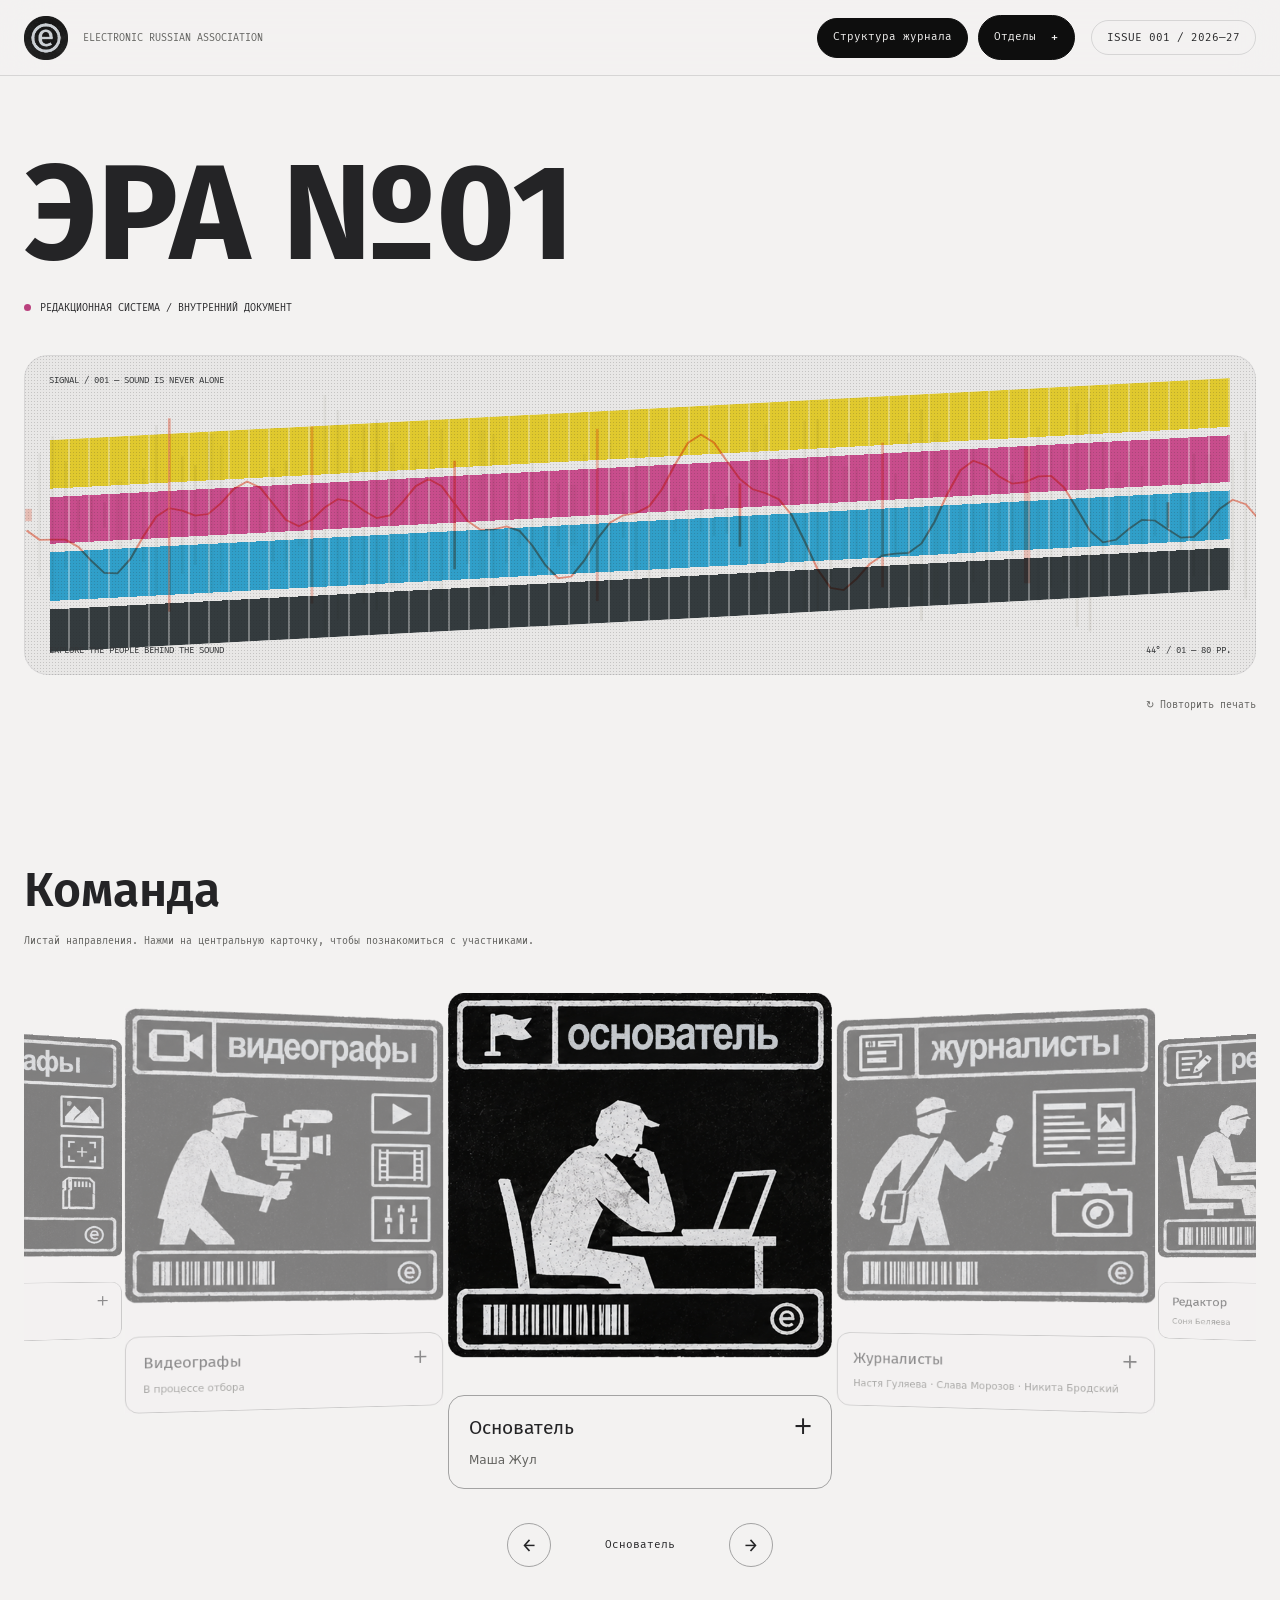
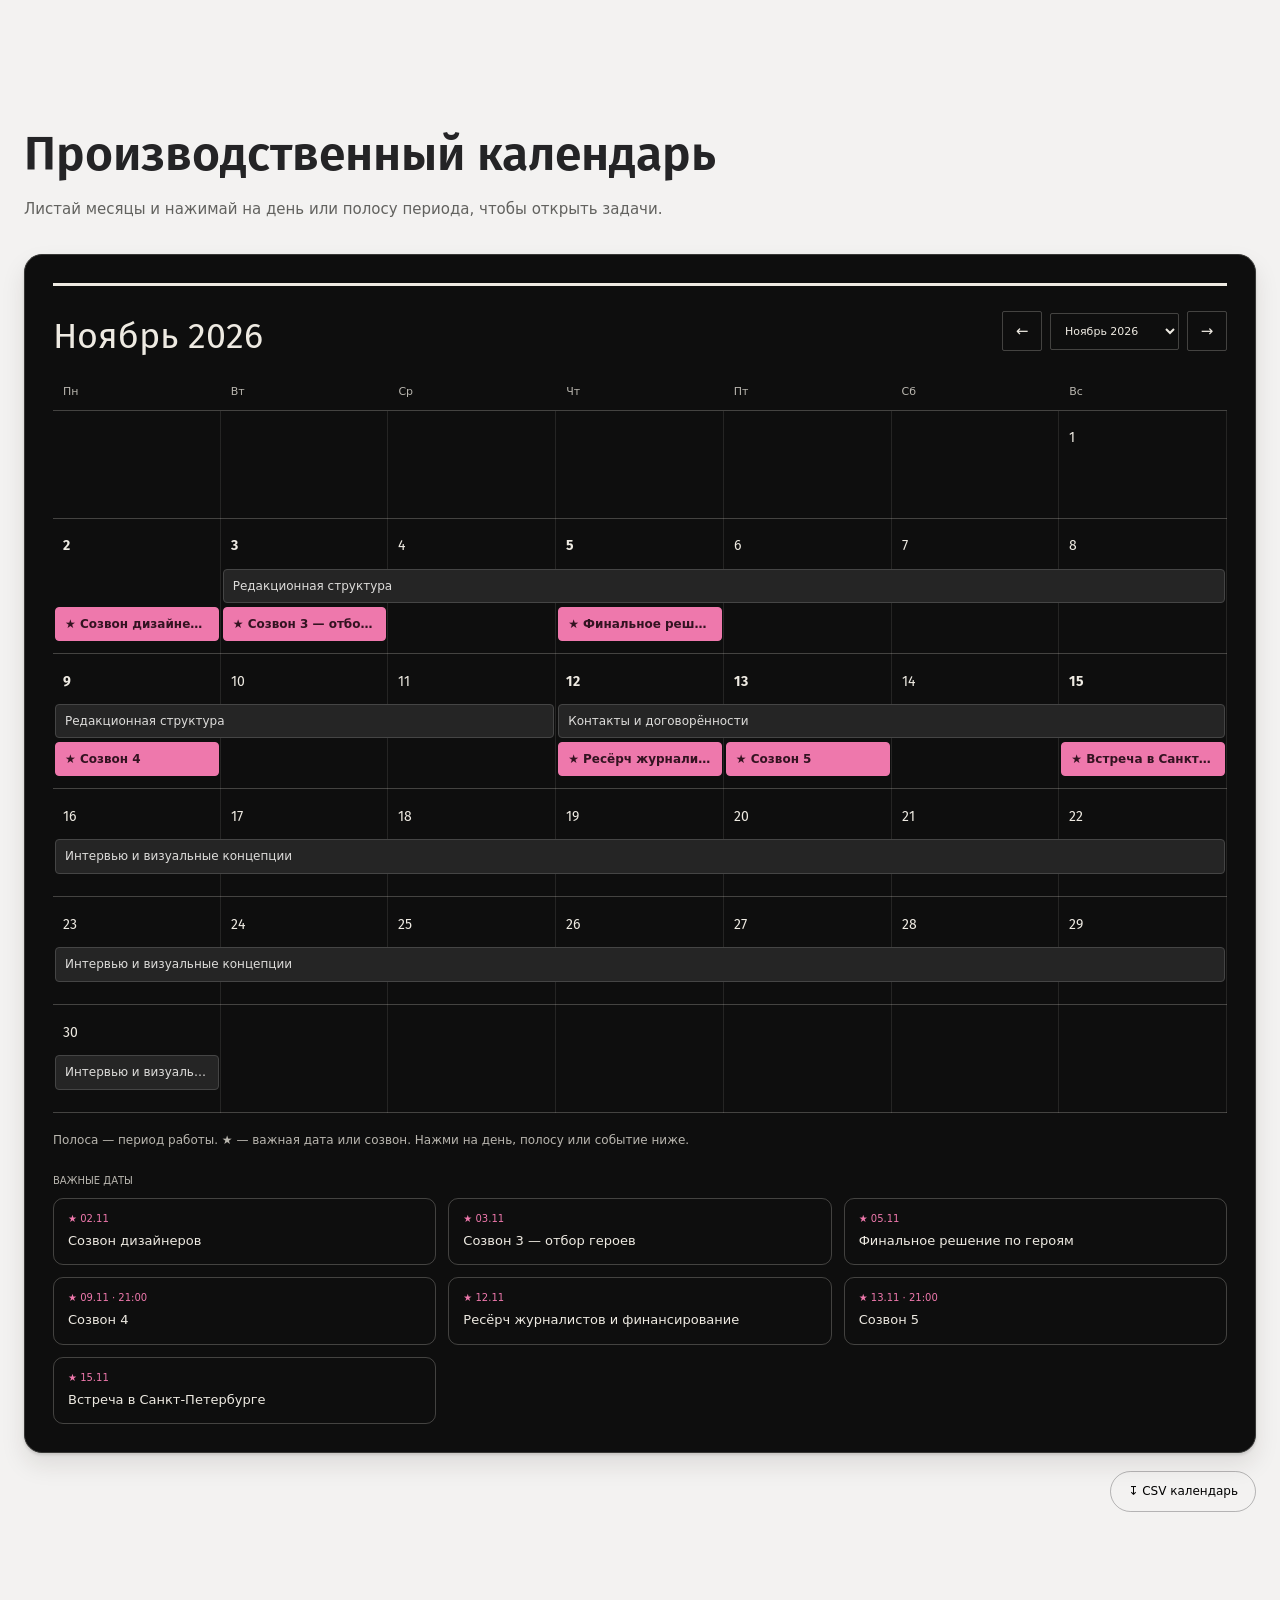
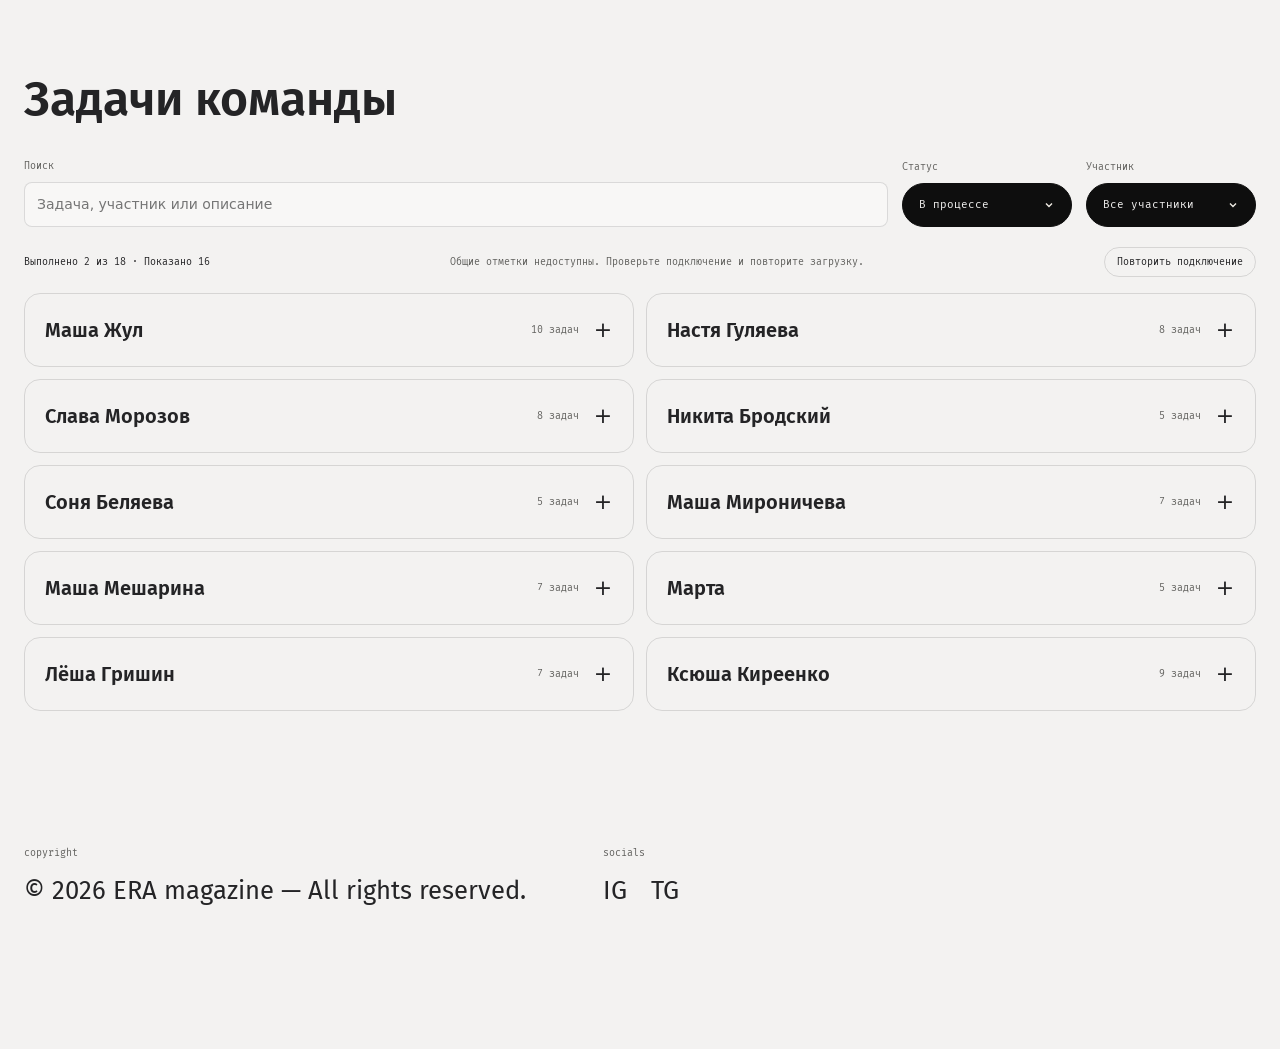
==== commit e9a07b65: "Compact personal task accordions and add journalist Nikita Brodsky" ====
--- a/index.html
+++ b/index.html
@@ -6,7 +6,7 @@
   <meta name="theme-color" content="#eeeae2">
   <meta name="description" content="ERA — редакционный и производственный план первого выпуска: сроки, команда, редакционный цикл, рубрики, flatplan и контроль готовности.">
   <title>ERA — Редакционная система / выпуск 01</title>
-  <link rel="stylesheet" href="assets/site.c93754510e26.css">
+  <link rel="stylesheet" href="assets/site.b32e758cdd4c.css">
 </head>
 <body>
   <a class="skip" href="#main">К содержанию</a>
@@ -121,7 +121,7 @@
     );
     const team = [
       {category:"Основатель",image:106,members:[{name:"Маша Жул",role:"Основатель / арт-директор",about:"Концепция, утверждение тем и героев, финальный выбор материалов, художественная система и вёрстка печатного журнала."}]},
-      {category:"Журналисты",image:109,members:[{name:"Настя Гуляева",role:"Журналист",about:"Ресёрч, подготовка интервью, репортажи, источники и написание материалов."},{name:"Слава Морозов",role:"Журналист",about:"Ресёрч, подготовка интервью, сбор фактов, репортажи и авторские тексты."}]},
+      {category:"Журналисты",image:109,members:[{name:"Настя Гуляева",role:"Журналист",about:"Ресёрч, подготовка интервью, репортажи, источники и написание материалов."},{name:"Слава Морозов",role:"Журналист",about:"Ресёрч, подготовка интервью, сбор фактов, репортажи и авторские тексты."},{name:"Никита Бродский",role:"Журналист",about:"Ресёрч, подготовка интервью, сбор фактов и написание материалов."}]},
       {category:"Редактор",image:110,members:[{name:"Соня Беляева",role:"Редактор / корректор",about:"Содержательные замечания, редактура, контроль источников, финальная корректура в макете."}]},
       {category:"Дизайнеры",image:108,members:[{name:"Маша Мироничева",role:"Дизайнер / digital",about:"Идеи и метафоры, элементы визуальной системы, оформление социальных сетей и сайта, поддержка вёрстки."},{name:"Маша Мешарина",role:"Дизайнер / брендинг",about:"Брендинг и визуальная идентичность ERA."},{name:"Марта",role:"VFX-специалист",about:"Визуальные эффекты."}]},
       {category:"SMM",image:107,members:[{name:"Лёша Гришин",role:"SMM",about:"Контент-план, ведение соцсетей, адаптация тона ERA, аналитика публикаций."}]},
@@ -281,9 +281,9 @@
 
   </script>
   <script src="assets/team-carousel.js?v=80ea0fac6cac"></script>
-  <script src="assets/tasks-data.js?v=e953d8889ebc"></script>
+  <script src="assets/tasks-data.js?v=bbd8b33fde4a"></script>
   <script src="assets/tasks-config.js?v=6a74209e40ee"></script>
-  <script src="assets/tasks.js?v=313af588f486"></script>
+  <script src="assets/tasks.js?v=c713c106553d"></script>
   <script src="assets/navigation.js?v=da44e0f0b3c9"></script>
 </body>
 </html>
--- a/assets/site.b32e758cdd4c.css
+++ b/assets/site.b32e758cdd4c.css
@@ -0,0 +1,488 @@
+
+    @font-face{font-family:"Fira Sans";font-style:normal;font-weight:400;font-display:swap;src:url("fonts/fira-sans/FiraSans-Regular.ttf") format("truetype")}
+    @font-face{font-family:"Fira Sans";font-style:normal;font-weight:600;font-display:swap;src:url("fonts/fira-sans/FiraSans-SemiBold.ttf") format("truetype")}
+    @font-face{font-family:"Fira Sans";font-style:normal;font-weight:700;font-display:swap;src:url("fonts/fira-sans/FiraSans-Bold.ttf") format("truetype")}
+    @font-face{font-family:"Fira Mono";font-style:normal;font-weight:400;font-display:swap;src:url("fonts/fira-mono/FiraMono-Regular.ttf") format("truetype")}
+    @font-face{font-family:"Fira Mono";font-style:normal;font-weight:500;font-display:swap;src:url("fonts/fira-mono/FiraMono-Medium.ttf") format("truetype")}
+    @font-face{font-family:"Fira Mono";font-style:normal;font-weight:700;font-display:swap;src:url("fonts/fira-mono/FiraMono-Bold.ttf") format("truetype")}
+    :root {
+      color-scheme: light;
+      --paper:#f3f2f1; --paper-2:#e8e7e6; --ink:#191a1a; --muted:#666762; --line:#bcb8ae;
+      --orange:#f25332; --orange-dark:#bd3d26; --white:#f8f6f1; --dark:#252927; --blue:#4b63b6;
+      --cyan:#367f79; --violet:#77619d; --gold:#a47731;
+      --font: -apple-system, BlinkMacSystemFont, "SF Pro Text", "SF Pro Display", system-ui, "Segoe UI", Roboto, Helvetica, Arial, sans-serif;
+      --mono: "Fira Mono", monospace;
+      --fira-sans: "Fira Sans", var(--font);
+      --page-gutter:24px;
+    }
+    *,*::before,*::after{box-sizing:border-box}
+    html{scroll-behavior:smooth;scroll-padding-top:75px}
+    body{margin:0;background:var(--paper);color:var(--ink);font-family:var(--font);font-size:15px;line-height:1.47;-webkit-font-smoothing:antialiased}
+    button,input{font:inherit}
+    button{cursor:pointer}
+    button:focus-visible,a:focus-visible,input:focus-visible{outline:3px solid var(--orange);outline-offset:3px}
+    ::selection{background:var(--orange);color:white}
+    a{color:inherit}
+    .sr-only{position:absolute!important;width:1px;height:1px;padding:0;margin:-1px;overflow:hidden;clip:rect(0,0,0,0);white-space:nowrap;border:0}
+    .skip{position:absolute;left:-999px;top:10px;z-index:200;background:var(--orange);padding:12px;color:white}.skip:focus{left:10px}
+    .topbar{height:65px;background:var(--paper);position:sticky;top:0;z-index:100;border-bottom:1px solid var(--ink);display:flex;align-items:center;justify-content:space-between;padding:0 var(--page-gutter);gap:16px}
+    .top-logo{text-decoration:none;display:flex;align-items:center;gap:15px;white-space:nowrap}
+    .top-logo img{display:block;width:44px;height:44px;object-fit:contain;flex-shrink:0}.top-logo span{font-family:var(--mono);font-size:10px;text-transform:uppercase;color:var(--muted)}
+    .top-links{display:flex;align-items:center;gap:24px}.top-links a{text-decoration:none;font-size:12px;font-weight:700;}.top-links a:hover{color:var(--orange-dark)}
+    .edition{padding:8px 12px;border:1px solid var(--ink);font-family:var(--mono);font-size:11px;white-space:nowrap}
+    .shell{max-width:none;margin:0;padding:0 var(--page-gutter) 140px;display:block}
+    .sidebar{align-self:start;position:sticky;top:102px;padding-top:36px}
+    .sidebar-label,.eyebrow,.section-number,.mini-label,.meta-line{font-family:var(--mono);font-size:11px;text-transform:uppercase;}
+    .sidebar-label{color:var(--muted);margin:0 0 22px}
+    .side-nav{display:flex;flex-direction:column;border-top:1px solid var(--line)}
+    .side-nav a{text-decoration:none;border-bottom:1px solid var(--line);padding:12px 0;display:flex;justify-content:space-between;gap:8px;font-size:12px;font-weight:600;transition:padding .2s,color .2s}
+    .side-nav a span{font-family:var(--mono);color:var(--muted);font-size:10px}.side-nav a:hover,.side-nav a.active{color:var(--orange-dark);padding-left:5px}
+    .side-bottom{margin-top:33px;font-size:12px;line-height:1.6;color:var(--muted)}
+    .side-bottom strong{color:var(--ink)}
+    .content{min-width:0;width:100%}.hero{padding:54px 0 47px;border-bottom:1px solid var(--ink)}
+    .hero-top{display:flex;align-items:center;justify-content:space-between;gap:20px;margin-bottom:32px}
+    .eyebrow{display:inline-flex;align-items:center;gap:9px;font-weight:700}.roundel{display:inline-block;width:9px;height:9px;border-radius:50%;background:var(--orange)}
+    .hero-stamp{font-family:var(--mono);font-size:10px;text-align:right;line-height:1.6;color:var(--muted)}
+    .hero-title{margin:0;font-weight:900;font-size:clamp(88px,17vw,207px);line-height:.76;text-indent:-.05em}
+    .hero-row{margin:22px 0 0;display:grid;grid-template-columns:minmax(0,1fr) 235px;gap:30px;align-items:end}
+    .hero-sub{font-size:clamp(22px,3.1vw,38px);font-weight:600;line-height:1.1;max-width:600px;margin:0}
+    .hero-meta{border-left:1px solid var(--ink);padding-left:16px;font-family:var(--mono);font-size:11px;line-height:1.8;color:var(--muted)}
+    .hero-meta b{display:block;color:var(--ink);text-transform:uppercase}
+    .spectrum{margin-top:39px;min-height:186px;height:clamp(200px,29vw,320px);background:var(--dark);color:var(--paper);overflow:hidden;position:relative;border-radius:2px}
+    .spectrum svg{position:absolute;width:100%;height:100%;inset:0}.spectrum-top{position:absolute;left:20px;top:17px;font:10px var(--mono);z-index:2}.spectrum-bottom{position:absolute;bottom:20px;left:20px;right:20px;display:flex;justify-content:space-between;gap:10px;font:10px var(--mono);text-transform:uppercase;z-index:2}
+    .intro{display:grid;grid-template-columns:1fr 1fr;gap:30px;margin:23px 0 0;font-size:13px}.intro p{margin:0}.intro p:first-child{font-weight:600}
+    .section{padding:85px 0 70px;border-bottom:1px solid var(--ink)}
+    .section-head{display:grid;grid-template-columns:80px 1fr;gap:20px;align-items:start;margin-bottom:31px}
+    .section-number{color:var(--orange-dark);padding-top:7px}
+    h2{font-size:clamp(30px,4.3vw,53px);line-height:1.04;font-weight:800;margin:0;max-width:730px}
+    .section-desc{color:var(--muted);max-width:660px;font-size:13px;margin:16px 0 0;line-height:1.65}
+    .stats{display:grid;grid-template-columns:repeat(4,minmax(0,1fr));border-top:1px solid var(--ink);border-bottom:1px solid var(--ink);margin-bottom:29px}
+    .stat{padding:20px 14px 20px 0;border-right:1px solid var(--line)}.stat:not(:first-child){padding-left:15px}.stat:last-child{border-right:0}
+    .stat .big{display:block;font-size:clamp(25px,3vw,43px);font-weight:800;line-height:1;}.stat .small{display:block;font-size:11px;color:var(--muted);margin-top:10px;line-height:1.4}
+    .milestones{display:grid;grid-template-columns:repeat(4,minmax(0,1fr));gap:8px}
+    .milestone{border:1px solid var(--line);background:rgba(255,255,255,.22);padding:15px 13px;min-height:164px;position:relative}
+    .milestone:before{content:"";position:absolute;left:-1px;right:-1px;top:-1px;height:4px;background:var(--ink)}.milestone.final:before{background:var(--orange)}
+    .milestone time{font-family:var(--mono);font-size:11px;font-weight:600}.milestone strong{display:block;font-size:25px;font-weight:800;line-height:1.05;margin-top:16px}.milestone p{margin:8px 0 0;color:var(--muted);font-size:11px}
+    .note{border-left:3px solid var(--orange);padding:12px 16px;background:rgba(255,255,255,.22);font-size:12px;line-height:1.6;margin:22px 0 0}.note strong{font-weight:750}
+    .tools{display:flex;flex-wrap:wrap;justify-content:space-between;align-items:center;gap:10px;margin-bottom:14px}.filter{display:flex;flex-wrap:wrap;gap:5px}
+    .chip{border:1px solid var(--line);background:transparent;font-family:var(--mono);font-size:11px;padding:9px 11px;color:var(--muted)}.chip:hover{border-color:var(--ink);color:var(--ink)}.chip.active{border-color:var(--ink);background:var(--ink);color:white}
+    .download{border:1px solid var(--ink);background:transparent;padding:9px 12px;font-size:11px;font-weight:700;display:inline-flex;gap:8px;align-items:center}.download:hover{background:var(--ink);color:white}
+    .schedule{border-top:1px solid var(--ink)}
+    .schedule-head,.schedule-item{display:grid;grid-template-columns:115px minmax(0,1.7fr) minmax(125px,.7fr) minmax(0,1fr);gap:13px}
+    .schedule-head{padding:12px 0;color:var(--muted);font:10px var(--mono);text-transform:uppercase}
+    .schedule-item{padding:17px 0;border-top:1px solid var(--line);font-size:12px;align-items:start}.schedule-item:first-of-type{border-top:0}
+    .schedule-item:hover{background:rgba(255,255,255,.28)}.schedule-item .date{font:700 11px var(--mono);line-height:1.5}.schedule-item .task-title{font-size:13px;font-weight:750;margin:0 0 6px}.schedule-item .task-sub,.schedule-item .output{line-height:1.55;color:var(--muted)}.schedule-item .owner{font-size:11px;line-height:1.5}
+    .schedule-item .output strong{color:var(--ink)}
+    .team-grid{display:grid;grid-template-columns:repeat(3,minmax(0,1fr));gap:9px}
+    .team-card{border:1px solid var(--line);padding:18px;min-height:180px;background:rgba(255,255,255,.16);display:flex;flex-direction:column}.team-card .idx{font:11px var(--mono);color:var(--orange-dark)}.team-card h3{font-size:21px;margin:16px 0 4px}.team-card .role{font-family:var(--mono);font-size:10px;line-height:1.4;text-transform:uppercase;color:var(--muted)}.team-card p{font-size:11.5px;line-height:1.6;margin:12px 0 0}
+    .pipeline{display:grid;grid-template-columns:repeat(3,minmax(0,1fr));gap:8px;counter-reset:phase}
+    .pipeline-step{border:1px solid var(--line);min-height:136px;padding:15px;background:rgba(255,255,255,.16);position:relative}
+    .pipeline-step .num{font:12px var(--mono);color:var(--orange-dark)}.pipeline-step h3{font-size:15px;margin:15px 0 6px}.pipeline-step p{margin:0;font-size:11px;color:var(--muted);line-height:1.5}
+    .pipeline-step[data-important="true"]{border-color:var(--ink);background:var(--dark);color:var(--paper)}.pipeline-step[data-important="true"] .num{color:var(--orange)}.pipeline-step[data-important="true"] p{color:#c3c6c0}
+    .voice-banner{background:var(--dark);color:var(--paper);padding:30px;position:relative;overflow:hidden}.voice-banner:after{content:"*";position:absolute;right:18px;bottom:-75px;font-size:230px;line-height:1;color:var(--orange);opacity:.8;font-weight:800;pointer-events:none}.voice-banner p{font-size:clamp(26px,3.3vw,44px);font-weight:750;line-height:1.1;max-width:670px;margin:20px 0 35px;position:relative;z-index:1}.voice-banner .mini-label{color:#d1cec5}
+    .voice-principles{display:grid;grid-template-columns:repeat(3,minmax(0,1fr));gap:14px;margin:25px 0}.voice-principle{padding:0 0 16px;border-bottom:1px solid var(--line)}.voice-principle strong{display:block;font-size:14px;margin-bottom:5px}.voice-principle p{font-size:11px;color:var(--muted);margin:0;line-height:1.55}
+    .compare{display:grid;grid-template-columns:1fr 1fr;border:1px solid var(--line);margin-top:15px}.compare div{padding:18px}.compare div:first-child{border-right:1px solid var(--line);color:var(--muted)}.compare .mini-label{display:block;margin-bottom:14px}.compare p{font-size:14px;line-height:1.5;margin:0}
+    .rubrics{display:grid;grid-template-columns:repeat(2,minmax(0,1fr));gap:9px}.rubric{padding:21px;border:1px solid var(--line);min-height:165px;display:flex;flex-direction:column;justify-content:space-between;gap:13px;background:rgba(255,255,255,.15)}.rubric-head{display:flex;align-items:center;justify-content:space-between;gap:15px}.rubric .tag{font:10px var(--mono);color:var(--orange-dark)}.rubric h3{font-size:23px;line-height:1;margin:0}.rubric p{font-size:12px;line-height:1.55;color:var(--muted);margin:0}
+    .mix{display:grid;grid-template-columns:1fr 1fr;gap:30px;align-items:start;margin:20px 0 28px}.mix-bar{display:flex;height:16px;gap:3px;margin:18px 0}.mix-bar span:nth-child(1){background:var(--blue);flex:4}.mix-bar span:nth-child(2){background:var(--cyan);flex:5}.mix-bar span:nth-child(3){background:var(--gold);flex:6}.mix-list{display:flex;flex-direction:column;gap:8px;font:12px var(--mono)}.mix-line{display:flex;justify-content:space-between;gap:12px}.mix-line i{display:inline-block;width:9px;height:9px;margin-right:7px}.mix-summary{font-size:12px;color:var(--muted);line-height:1.65}
+    .flat-wrap{display:grid;grid-template-columns:minmax(0,1.7fr) minmax(220px,1fr);gap:22px;align-items:start}
+    .flat-grid{display:grid;grid-template-columns:repeat(8,minmax(0,1fr));gap:4px}.page{padding:0;aspect-ratio: .73;min-height:44px;background:var(--white);color:var(--ink);border:1px solid rgba(25,26,26,.1);display:flex;align-items:flex-start;justify-content:flex-start;position:relative;font:10px var(--mono);text-align:left;transition:transform .12s,box-shadow .12s}.page span{padding:6px}.page:hover,.page.selected{z-index:1;transform:translateY(-3px);box-shadow:0 4px 0 var(--ink);border-color:var(--ink)}
+    .page[data-type="intro"]{background:#d5d2c9}.page[data-type="feature"]{background:#95a7d0}.page[data-type="region"]{background:#85b9b3}.page[data-type="backstage"]{background:#d8bd8b}.page[data-type="research"]{background:#b7a8cf}.page[data-type="outro"]{background:#cdcbc3}
+    .page-info{background:var(--dark);color:var(--paper);padding:21px;min-height:215px;position:sticky;top:80px}.page-info .meta-line{color:var(--orange)}.page-info h3{font-size:24px;line-height:1.12;margin:16px 0 11px}.page-info p{font-size:12px;color:#d4d5cf;line-height:1.6;margin:0}.page-info .tip{color:#b3b5ae;margin-top:20px;font:10px var(--mono)}
+    .flat-legend{display:flex;flex-wrap:wrap;gap:8px 18px;margin-top:14px}.legend-item{font:10px var(--mono);display:flex;align-items:center;gap:7px}.legend-item i{display:inline-block;width:10px;height:10px}
+    .digital{display:grid;grid-template-columns:repeat(3,minmax(0,1fr));gap:9px}.digital-card{background:var(--dark);color:var(--paper);padding:20px;min-height:216px;display:flex;flex-direction:column}.digital-card .meta-line{color:var(--orange)}.digital-card h3{font-size:25px;margin:24px 0 9px}.digital-card p{font-size:12px;line-height:1.55;color:#d6d7d2;margin:0}
+    .interactive-concept{border:1px solid var(--ink);margin-top:10px;padding:22px;background:rgba(255,255,255,.16)}.concept-layout{display:grid;grid-template-columns:minmax(0,1fr) minmax(200px,.85fr);gap:20px;align-items:center}.network{width:100%;height:auto}.network line{stroke:var(--ink);stroke-width:1;stroke-dasharray:4 5;opacity:.55}.network circle{fill:var(--paper);stroke:var(--ink);stroke-width:2}.network circle.active{fill:var(--orange);stroke:var(--ink)}.network text{font:11px var(--mono);fill:var(--ink)}
+    .concept-controls{display:flex;flex-wrap:wrap;gap:6px;margin-top:14px}.concept-controls button{padding:9px 10px;border:1px solid var(--line);background:transparent;font:11px var(--mono)}.concept-controls button.active{background:var(--ink);border-color:var(--ink);color:white}.concept-copy h4{margin:0 0 8px;font-size:23px;}.concept-copy p{margin:0;font-size:12px;color:var(--muted)}
+    .check-progress{display:flex;justify-content:space-between;align-items:center;gap:10px;font-family:var(--mono);font-size:12px;margin-bottom:13px}.track{background:#d2cec4;height:8px;overflow:hidden}.track>span{display:block;width:0;height:100%;background:var(--orange);transition:width .2s}
+    .checklist{border-top:1px solid var(--ink)}.checkrow{display:flex;gap:13px;align-items:flex-start;padding:13px 2px;border-bottom:1px solid var(--line);cursor:pointer}.checkrow input{appearance:none;width:18px;height:18px;border:1.6px solid var(--ink);flex-shrink:0;margin:1px 0 0;display:grid;place-items:center;cursor:pointer;background:transparent}.checkrow input:checked{background:var(--ink)}.checkrow input:checked:after{content:"✓";color:var(--white);font-size:13px}.checkrow .check-main{display:block;font-size:13px;font-weight:600}.checkrow .check-owner{display:block;font:10px var(--mono);color:var(--muted);margin-top:4px}.checkrow:has(input:checked) .check-main{text-decoration:line-through;color:var(--muted)}
+    .progress-outer{background:var(--dark);color:var(--paper);padding:26px;margin-top:25px}
+    .score-header{display:flex;align-items:end;justify-content:space-between;gap:18px}.score-header .meta-line{color:#c3c4be}.score-header .score{display:block;font-size:clamp(58px,9vw,110px);line-height:1;font-weight:850;margin-top:12px}.score-label{font-family:var(--mono);font-size:11px;color:#d0d2cd;max-width:160px;text-align:right}.scoretrack{height:8px;background:#525956;overflow:hidden;margin:18px 0 26px}.scoretrack span{height:100%;display:block;background:var(--orange);width:0;transition:width .15s}
+    .range-row{display:grid;grid-template-columns:1fr 140px 45px;gap:20px;align-items:center;margin:14px 0}.range-row label{font-size:12px}.range-row label small{display:block;font:10px var(--mono);color:#afb2ab;margin-top:3px}.range-row input[type=range]{width:100%;accent-color:var(--orange);cursor:pointer}.range-value{text-align:right;font:12px var(--mono)}
+    .footer{padding:45px 0 0;display:flex;align-items:end;justify-content:space-between;gap:20px}.footer-mark{font-size:clamp(70px,12vw,137px);font-weight:900;line-height:.8}.footer small{display:block;text-align:right;line-height:1.65;color:var(--muted);font:10px var(--mono)}
+    .muted{color:var(--muted)}.detail-label{font:10px var(--mono);color:var(--muted);text-transform:uppercase}
+    .no-data{padding:25px 0;font-size:13px;color:var(--muted)}
+    @media(max-width:1120px){.shell{display:block}.top-links{gap:12px}.milestones{grid-template-columns:repeat(2,1fr)}.schedule-head,.schedule-item{grid-template-columns:105px minmax(0,1.3fr) minmax(90px,.7fr) minmax(0,1fr);gap:9px}.team-grid{grid-template-columns:repeat(2,1fr)}}
+    @media(max-width:850px){.topbar{height:60px;padding:0 20px}.top-links{display:none}.shell{display:block;padding:0 20px 100px}.sidebar{display:none}.hero{padding-top:41px}.hero-row{grid-template-columns:1fr 170px}.hero-sub{font-size:30px}.section{padding:64px 0}.schedule-head{display:none}.schedule-item{grid-template-columns:116px 1fr;gap:9px 16px}.schedule-item .owner,.schedule-item .output{grid-column:2}.schedule-item .owner:before{content:"Команда: ";font-weight:700}.schedule-item .output:before{content:"Результат: ";font-weight:700;color:var(--ink)}}
+    @media(max-width:600px){.top-logo span{display:none}.edition{font-size:9px;padding:7px}.hero-top{margin-bottom:28px}.hero-title{font-size:clamp(92px,25vw,143px)}.hero-row{grid-template-columns:1fr;gap:15px}.hero-meta{border-left:0;border-top:1px solid var(--line);padding:10px 0 0;display:flex;justify-content:space-between;gap:15px}.hero-sub{font-size:26px}.spectrum{height:215px;margin-top:26px}.spectrum-bottom{font-size:9px}.intro{grid-template-columns:1fr;gap:10px}.section-head{grid-template-columns:42px 1fr;gap:8px}.section{padding:50px 0}.section-number{font-size:10px}.section-desc{font-size:12px}.stats{grid-template-columns:repeat(2,1fr)}.stat:nth-child(2){border-right:0}.stat:nth-child(-n+2){border-bottom:1px solid var(--line)}.milestones{gap:6px}.milestone{min-height:154px;padding:14px 10px}.milestone strong{font-size:23px}.schedule-item{grid-template-columns:1fr;gap:7px;padding:15px 0}.schedule-item .owner,.schedule-item .output{grid-column:1}.team-grid,.pipeline,.rubrics,.mix,.flat-wrap,.digital,.concept-layout{grid-template-columns:1fr}.team-card{min-height:unset}.pipeline{grid-template-columns:repeat(2,1fr)}.pipeline-step{min-height:145px}.voice-principles{grid-template-columns:repeat(2,1fr)}.voice-banner{padding:22px}.voice-banner p{font-size:27px}.flat-grid{gap:3px}.page{min-height:36px}.page span{padding:4px;font-size:9px}.page-info{position:static;min-height:180px}.range-row{grid-template-columns:1fr 90px 35px;gap:9px}.range-row label{font-size:11px}.score-header .score{font-size:69px}.footer-mark{font-size:82px}.footer small{font-size:9px}}
+    /* Calm system interface, with CMYK print-study accents. */
+    :root{--ink:#242426;--muted:#62625f;--line:rgba(36,36,38,.14);--orange:#007caa;--orange-dark:#006c96;--dark:#232426;--blue:#36a4ce;--cyan:#449f91;--violet:#ac6c9c;--gold:#baa134;--white:#f8f6f1}
+    body{line-height:1.6}
+    .topbar{height:76px;background:rgba(243,242,241,.86);backdrop-filter:blur(22px);-webkit-backdrop-filter:blur(22px);border-color:var(--line)}
+    .top-links a{font-weight:500}.edition{border-color:var(--line);border-radius:100px;padding:8px 15px}
+    .sidebar{top:100px}.side-nav{border:0;gap:4px}.side-nav a{border:0;padding:11px 12px;border-radius:10px;font-weight:500;font-size:13px}.side-nav a.active{background:rgba(255,255,255,.55);color:var(--ink);padding-left:12px}.side-nav a:hover{padding-left:12px;background:rgba(255,255,255,.35)}
+    .sidebar-label{padding-left:12px}.side-bottom{padding-left:12px;font-size:12px}
+    .hero{padding:70px 0 60px;border-color:var(--line)}.hero-top{gap:24px}.eyebrow{font-size:10px;font-weight:400}.roundel{background:#ba417e;width:7px;height:7px}
+    .hero-title{font-size:clamp(96px,15vw,184px);font-weight:600;line-height:1.04}.hero-sub{font-size:clamp(26px,3vw,40px);font-weight:500;line-height:1.18}.hero-row{margin-top:20px;align-items:center}.hero-meta{border-color:var(--line);line-height:1.9}.hero-meta b{font-weight:500}
+    .spectrum{height:320px;background:#e8e7e6;border-radius:24px;isolation:isolate;box-shadow:inset 0 0 0 1px rgba(36,36,38,.08)}
+    .spectrum:before{content:"";position:absolute;inset:54px 26px;background:repeating-linear-gradient(90deg,transparent 0 18px,rgba(243,242,241,.36) 18px 20px),linear-gradient(180deg,#e0c92e 0 23%,transparent 23% 27%,#c84d8c 27% 49%,transparent 49% 53%,#309fc9 53% 76%,transparent 76% 80%,#343b3e 80%);transform:skewY(-3deg);z-index:-2}
+    .spectrum:after{content:"";position:absolute;inset:0;background-image:radial-gradient(#252525 .55px,transparent .8px);background-size:3px 3px;opacity:.18;pointer-events:none;z-index:1}
+    .spectrum svg{mix-blend-mode:multiply;opacity:.6}.spectrum-top,.spectrum-bottom{color:#343638;font-size:9px}.spectrum-top{top:20px;left:25px}.spectrum-bottom{bottom:20px;left:25px;right:25px}
+    .intro{gap:32px;font-size:15px;line-height:1.7;margin-top:26px}.intro p:first-child{font-weight:500}
+    .section{padding:80px 0;border-color:var(--line)}.section-head{margin-bottom:32px;grid-template-columns:80px minmax(0,1fr)}
+    h2{font-size:clamp(30px,4vw,48px);font-weight:600;line-height:1.13}.section-number{font-size:10px;color:var(--muted)}.section-desc{font-size:15px;line-height:1.65;max-width:650px}
+    .stats{border:0;background:rgba(255,255,255,.45);border-radius:22px;padding:8px 20px}.stat{border-color:var(--line);padding:22px 15px}.stat .big{font-weight:500}.stat .small{font-size:12px;line-height:1.5}
+    .milestones,.team-grid,.pipeline,.rubrics,.digital{gap:14px}
+    .milestone,.team-card,.pipeline-step,.rubric,.digital-card{border:1px solid rgba(255,255,255,.5);background:rgba(255,255,255,.48);border-radius:20px;padding:24px;box-shadow:0 3px 16px rgba(30,25,20,.025);overflow:hidden}
+    .milestone:before{height:3px;left:24px;right:24px;top:0;background:linear-gradient(90deg,#309fc9,#c84d8c,#e0c92e)}.milestone.final:before{background:linear-gradient(90deg,#309fc9,#c84d8c,#e0c92e)}
+    .milestone strong{font-size:23px;font-weight:500;line-height:1.25;overflow-wrap:anywhere}.milestone p,.team-card p,.pipeline-step p,.rubric p,.digital-card p{font-size:13px;line-height:1.65}.milestone time{font-size:10px;font-weight:400}
+    .note{background:rgba(255,255,255,.35);border:0;border-radius:14px;padding:18px 22px;font-size:14px}.note strong{font-weight:600}
+    .chip,.download,.concept-controls button{border-radius:100px;font-weight:400;min-height:38px}.chip{padding:9px 13px}.chip.active,.concept-controls button.active{background:var(--ink);border-color:var(--ink)}.download{padding:10px 17px;border-color:rgba(36,36,38,.3);font-size:12px}.tools{gap:16px;margin-bottom:22px}
+    .schedule,.checklist{border-color:var(--line)}.schedule-item{padding:22px 0;font-size:14px}.schedule-item .task-title{font-size:15px;font-weight:600}.schedule-item .owner{font-size:13px}.schedule-item .date{font-weight:400}.schedule-head{font-size:10px}
+    .team-card h3{font-size:24px;font-weight:500}.team-card .role{font-size:10px}.pipeline-step h3{font-size:17px;font-weight:500}.pipeline-step[data-important="true"]{background:#e1e6e3;border-color:transparent;color:var(--ink)}.pipeline-step[data-important="true"] p{color:var(--muted)}.pipeline-step[data-important="true"] .num{color:var(--orange-dark)}
+    .voice-banner{border-radius:24px;padding:36px;background:#252729}.voice-banner p{font-weight:500;line-height:1.2}.voice-banner:after{content:"";width:180px;height:180px;right:-45px;bottom:-65px;border-radius:50%;background:repeating-radial-gradient(circle,#7cb6c9 0 1px,transparent 1px 4px);opacity:.5}
+    .voice-principle strong{font-weight:500;font-size:16px}.voice-principle p{font-size:13px}.compare{border-radius:18px;overflow:hidden}.compare p{font-size:15px}.compare div{padding:24px}.rubric h3{font-weight:500;line-height:1.2}.rubric .tag{display:inline-block;margin-bottom:14px}
+    .mix-bar{border-radius:100px;overflow:hidden}.mix-summary{font-size:14px}.page{border-radius:6px;background-image:radial-gradient(rgba(36,36,38,.12) .5px,transparent .7px);background-size:3px 3px}.page.selected,.page:hover{box-shadow:0 3px 10px rgba(0,0,0,.15)}
+    .page-info{border-radius:20px;padding:26px;background:#272a2b}.page-info h3{font-weight:500}.page-info .meta-line,.digital-card .meta-line{color:#91c9db}.page-info p{font-size:14px}.legend-item i{border-radius:3px}
+    .digital-card{background:#272a2b;color:var(--paper);border:0}.digital-card h3{font-weight:500;line-height:1.2}.digital-card p{color:#d6d7d2}
+    .interactive-concept{border:0;border-radius:24px;padding:28px;background:rgba(255,255,255,.45)}.concept-copy h4{font-weight:500}.concept-copy p{font-size:14px}.network circle{stroke-width:1}.network circle.active{fill:#8dc8d9}
+    .check-progress{font-size:11px}.check-progress strong{font-weight:400}.checkrow{padding:18px 2px}.checkrow .check-main{font-size:15px;font-weight:400}.checkrow .check-owner{margin-top:6px;font-size:11px}.checkrow input{border-radius:5px;border-width:1px;width:20px;height:20px}.track,.scoretrack{border-radius:100px;height:6px}
+    .progress-outer{border-radius:24px;padding:32px;background:#272a2b}.score-header .score{font-weight:500}.range-row{margin:22px 0}.range-row label{font-size:14px}.range-row input[type=range]{accent-color:#8dc8d9}.scoretrack span,.track>span{background:linear-gradient(90deg,#309fc9,#c84d8c,#dccb43)}
+    .footer-mark{font-weight:500;line-height:1}.footer{padding-top:55px}
+    @media(max-width:1120px){.milestone{padding:22px}.milestone strong{font-size:24px}}
+    @media(max-width:850px){.topbar{height:68px}.hero{padding-top:40px}.section{padding:60px 0}.hero-row{grid-template-columns:minmax(0,1fr) 180px}.hero-sub{font-size:30px}.schedule-item .owner,.schedule-item .output{font-size:13px}}
+    @media(max-width:600px){.hero-top{align-items:flex-start;gap:12px}.eyebrow{max-width:190px;font-size:9px}.hero-stamp{font-size:8px;flex-shrink:0}.hero-title{font-size:clamp(90px,25vw,143px);line-height:1.05}.hero-row{grid-template-columns:1fr}.hero-sub{font-size:28px}.hero-meta{padding-top:14px;font-size:10px}.spectrum{height:230px;border-radius:18px}.spectrum-top,.spectrum-bottom{font-size:7px}.spectrum:before{inset:48px 18px}.intro{grid-template-columns:1fr;font-size:14px;gap:16px}.section-head{grid-template-columns:minmax(0,1fr);gap:10px}.section-head h2{overflow-wrap:anywhere}.section-desc{font-size:14px}.stats{padding:6px 16px}.stat{padding:18px 0}.stat .small{font-size:11px}.milestone{padding:18px 14px}.milestone strong{font-size:20px}.team-card,.pipeline-step,.rubric,.digital-card{padding:20px}.pipeline-step{padding:16px}.pipeline-step h3{font-size:15px}.pipeline-step p{font-size:12px}.voice-banner{padding:24px}.voice-banner p{font-size:28px}.voice-principles{gap:16px}.voice-principle strong{font-size:14px}.voice-principle p{font-size:12px}.compare div{padding:16px}.compare p{font-size:13px}.mix-list{font-size:10px}.check-progress{font-size:9px}.progress-outer{padding:22px}.range-row label{font-size:12px}.range-row label small{font-size:9px}.score-header{gap:12px}.score-label{font-size:10px;max-width:125px}.footer{align-items:center}.footer small{font-size:8px}.footer-mark{font-size:70px}}
+
+    .header-actions{display:flex;align-items:center;gap:12px}
+    .sidebar-toggle{display:inline-flex;align-items:center;justify-content:center;gap:8px;border:1px solid var(--line);border-radius:100px;background:rgba(255,255,255,.4);color:var(--ink);padding:9px 14px;min-height:38px;font-size:12px;white-space:nowrap}
+    .sidebar-toggle:hover{background:rgba(255,255,255,.75)}
+    .shell.sidebar-collapsed{grid-template-columns:minmax(0,1fr);max-width:none}
+    .sidebar[hidden]{display:none!important}
+    @media(max-width:1120px){.top-links{display:none}}
+    @media(max-width:850px){.shell .sidebar:not([hidden]){display:block;position:static;padding:24px 0 0}.shell .sidebar .side-nav{display:grid;grid-template-columns:repeat(3,minmax(0,1fr));gap:4px}.shell .sidebar .side-bottom{display:none}.header-actions{gap:8px}.sidebar-toggle{padding:8px 12px}}
+    @media(max-width:600px){.header-actions .edition{display:none}.shell .sidebar .side-nav{grid-template-columns:repeat(2,minmax(0,1fr))}}
+    .sidebar-toggle{margin:28px 0 0 12px;background:var(--paper);box-shadow:0 2px 10px rgba(0,0,0,.04)}
+    #section-sidebar[hidden]{display:none!important}
+    .shell.sidebar-collapsed .sidebar{display:block;position:fixed;left:16px;bottom:20px;top:auto;z-index:110;padding:0}
+    .shell.sidebar-collapsed .sidebar-toggle{margin:0}
+    @media(max-width:850px){.shell .sidebar{display:block;position:static;padding:24px 0 0}.sidebar-toggle{margin:18px 0 0}.shell.sidebar-collapsed .sidebar{padding:0}.shell .sidebar .side-nav{display:grid;grid-template-columns:repeat(3,minmax(0,1fr));gap:4px}}
+    @media(max-width:600px){.shell .sidebar .side-nav{grid-template-columns:repeat(2,minmax(0,1fr))}}
+    @media print{.shell.sidebar-collapsed .sidebar{display:none!important}}
+    .sidebar-label{padding-left:0}
+    .side-nav a,.side-nav a:hover,.side-nav a.active{padding-left:0;padding-right:0}
+    .sidebar-toggle{margin-left:0}
+    .shell.sidebar-collapsed .sidebar{left:var(--page-gutter)}
+    @media(max-width:850px){:root{--page-gutter:20px}.shell{padding-left:var(--page-gutter);padding-right:var(--page-gutter)}}
+    .print-carriage{position:absolute;left:0;right:0;top:10%;height:1px;pointer-events:none;z-index:3;opacity:0;background:linear-gradient(90deg,transparent,rgba(36,36,38,.2),transparent)}
+    .print-carriage:after{content:"";position:absolute;left:0;top:-7px;width:38px;height:14px;border-radius:4px;background:#343638;box-shadow:0 3px 8px rgba(0,0,0,.18);border-bottom:3px solid #309fc9}
+    .print-replay{display:block;margin:12px 0 0 auto;border:0;background:transparent;color:var(--muted);font:10px var(--mono);padding:8px 0;min-height:36px}
+    .print-replay:hover{color:var(--ink)}
+    @media(prefers-reduced-motion:no-preference){
+      .spectrum.is-printing:before,.spectrum.is-printing #wave-svg{animation:ink-reveal 6s steps(18,end) both}
+      .spectrum.is-printing .print-carriage{animation:paper-feed 6s linear both}
+      .spectrum.is-printing .print-carriage:after{animation:carriage-pass .333333s ease-in-out 18 alternate both}
+    }
+    @keyframes ink-reveal{from{clip-path:inset(0 0 100% 0)}to{clip-path:inset(0 0 0 0)}}
+    @keyframes paper-feed{0%{top:8%;opacity:0}3%{opacity:1}96%{opacity:1}100%{top:92%;opacity:0}}
+    @keyframes carriage-pass{from{left:18px}to{left:calc(100% - 56px)}}
+    @media(prefers-reduced-motion:reduce){.print-carriage,.print-replay{display:none}}
+    @media print{.print-carriage,.print-replay{display:none!important}.spectrum:before,.spectrum #wave-svg{animation:none!important;clip-path:none!important}}
+    .mobile-menu{position:fixed;inset:0;width:100%;max-width:none;height:100%;height:100dvh;max-height:none;margin:0;border:0;padding:28px 24px max(28px,env(safe-area-inset-bottom));color:var(--ink);background:linear-gradient(90deg,rgba(60,50,35,.08),transparent 22px),var(--paper);box-shadow:12px 0 45px rgba(0,0,0,.2);overflow-y:auto}
+    .mobile-menu[open]{animation:page-slide-in .48s cubic-bezier(.22,.8,.25,1) both}
+    .mobile-menu[open].is-closing{animation:page-slide-out .32s ease-in both}
+    .mobile-menu::backdrop{background:rgba(30,28,25,.25)}
+    .mobile-menu:after{content:"";position:fixed;top:0;bottom:0;right:0;width:8px;pointer-events:none;background:linear-gradient(90deg,transparent,rgba(255,255,255,.55),rgba(40,35,25,.12))}
+    .mobile-menu-heading{display:flex;align-items:center;justify-content:space-between;gap:20px;margin-bottom:36px;font:11px var(--mono)}
+    .mobile-menu-close{border:1px solid var(--line);border-radius:50%;width:44px;height:44px;background:transparent;color:var(--ink);font-size:28px;line-height:1}
+    .mobile-menu nav{display:flex;flex-direction:column}.mobile-menu nav a{display:flex;align-items:center;justify-content:space-between;gap:16px;min-height:54px;padding:12px 0;border-bottom:1px solid var(--line);text-decoration:none;font-size:clamp(18px,5vw,25px);font-weight:400}.mobile-menu nav a span{font:10px var(--mono);color:var(--muted)}
+    body.mobile-menu-open{overflow:hidden}
+    @keyframes page-slide-in{from{transform:translateX(-105%) rotateY(5deg);transform-origin:left center}to{transform:translateX(0) rotateY(0)}}
+    @keyframes page-slide-out{from{transform:translateX(0)}to{transform:translateX(-105%)}}
+    @media print{.mobile-menu{display:none!important}}
+    .hero-title{font-size:clamp(46px,11vw,152px);text-indent:0}
+    .hero-row{display:flex;justify-content:flex-end}
+    @media(max-width:600px){.hero-title{font-size:clamp(44px,15vw,90px)}.hero-meta{width:100%}}
+    .hero-heading{display:grid;grid-template-columns:minmax(0,1fr) auto;align-items:center;gap:24px;container-type:inline-size}
+    .hero-heading .hero-title{font-family:var(--mono);font-weight:700;font-size:clamp(44px,11cqi,152px);white-space:nowrap}
+    .hero-heading .hero-row{margin:0}
+    @media(max-width:850px){.hero-heading{grid-template-columns:minmax(0,1fr);gap:20px}.hero-heading .hero-title{font-size:clamp(44px,15vw,110px)}.hero-heading .hero-row{justify-content:flex-start}}
+    .hero-heading{grid-template-columns:minmax(0,1fr)}
+    .calendar-sheet{background:rgba(255,255,255,.55);border:1px solid rgba(36,36,38,.12);border-radius:18px;padding:28px;box-shadow:0 8px 28px rgba(45,35,20,.04)}
+    .calendar-toolbar{display:flex;justify-content:space-between;align-items:center;gap:20px;margin-bottom:28px}.calendar-toolbar h3{font-size:clamp(26px,3vw,40px);font-weight:500;line-height:1.2;margin:8px 0 0}.calendar-toolbar .meta-line{font-size:9px;color:var(--muted)}
+    .calendar-pager{display:flex;align-items:center;gap:8px}.calendar-pager button{height:40px;width:40px;border:1px solid var(--line);border-radius:50%;background:transparent;color:var(--ink)}.calendar-pager button:disabled{opacity:.3;cursor:default}.calendar-pager select{max-width:100%;font:11px var(--mono);color:var(--ink);border:1px solid var(--line);background:transparent;border-radius:100px;padding:10px}
+    .calendar-weekdays,.calendar-week{display:grid;grid-template-columns:repeat(7,minmax(0,1fr))}.calendar-weekdays{font:11px var(--mono);color:var(--muted);border-bottom:1px solid var(--line);padding-bottom:12px}.calendar-weekdays span{padding-left:10px}
+    .calendar-week{min-height:108px;grid-auto-flow:row;gap:4px 0;border-bottom:1px solid var(--line);padding:8px 0 12px;align-content:start;background:repeating-linear-gradient(90deg,transparent 0 calc(100% / 7 - 1px),rgba(36,36,38,.05) calc(100% / 7 - 1px) calc(100% / 7))}
+    .calendar-day{grid-row:1;border:0;background:transparent;min-width:0;height:38px;text-align:left;padding:6px 10px;color:var(--ink);font:14px var(--mono);position:relative}.calendar-day:not(.calendar-empty):hover{background:rgba(36,36,38,.06);border-radius:6px}.calendar-day[aria-current=date]{font-weight:700;text-decoration:underline;text-underline-offset:5px}
+    .calendar-day.has-events:after{content:"";position:absolute;right:10px;top:14px;width:5px;height:5px;border-radius:50%;background:var(--event-ink)}
+    [data-color="0"]{--event-bg:#d4e9ef;--event-ink:#195a70}[data-color="1"]{--event-bg:#edd6e2;--event-ink:#80335a}[data-color="2"]{--event-bg:#ece5b9;--event-ink:#66591b}[data-color="3"]{--event-bg:#dce4dc;--event-ink:#3a5a40}
+    .calendar-event{min-width:0;margin:0 2px;border:0;border-left:3px solid var(--event-ink);border-radius:4px;padding:6px 9px;background:var(--event-bg);color:var(--event-ink);text-align:left;font:11px var(--font);white-space:nowrap;overflow:hidden;text-overflow:ellipsis;min-height:29px}.calendar-event:hover{filter:brightness(.96)}
+    .calendar-hint{font-size:12px;color:var(--muted);margin:18px 0 0}.calendar-footer{display:flex;justify-content:space-between;align-items:center;gap:12px;margin-top:18px}.calendar-footer .meta-line{font-size:9px;color:var(--muted)}
+    #calendar-dialog{width:min(620px,calc(100% - 32px));max-height:85vh;max-height:85dvh;border:1px solid var(--line);border-radius:24px;padding:28px;background:var(--paper);color:var(--ink);box-shadow:0 24px 90px rgba(0,0,0,.2)}#calendar-dialog::backdrop{background:rgba(25,25,25,.35);backdrop-filter:blur(4px)}
+    .calendar-dialog-heading{display:flex;align-items:flex-start;justify-content:space-between;gap:18px}.calendar-dialog-heading h2{font-size:24px;line-height:1.3}.calendar-dialog-heading button{flex-shrink:0;width:40px;height:40px;border:1px solid var(--line);border-radius:50%;background:transparent;color:var(--ink);font-size:25px}.calendar-detail{border-top:1px solid var(--line);padding-top:20px;margin-top:20px}.calendar-detail h3{font-weight:600;font-size:22px;line-height:1.3;margin:10px 0}.calendar-detail p{font-size:15px;line-height:1.65;margin:8px 0}.calendar-detail h4{font:10px var(--mono);text-transform:uppercase;color:var(--muted);margin:20px 0 0}.calendar-detail .meta-line{color:var(--muted)}
+    @media(max-width:600px){.calendar-sheet{padding:16px 8px;border-radius:14px}.calendar-toolbar{align-items:flex-start;flex-direction:column;gap:16px;padding:0 8px;margin-bottom:22px}.calendar-pager{width:100%;justify-content:space-between}.calendar-toolbar h3{font-size:28px}.calendar-weekdays{font-size:10px}.calendar-weekdays span{padding-left:5px}.calendar-week{min-height:96px}.calendar-day{font-size:12px;padding:6px 5px}.calendar-day.has-events:after{right:5px;width:4px;height:4px}.calendar-event{font-size:10px;padding:5px 4px;min-height:28px;border-left-width:2px}.calendar-hint{padding:0 8px;font-size:11px}.calendar-footer .meta-line{font-size:8px}#calendar-dialog{padding:22px}.calendar-dialog-heading h2{font-size:21px}}
+    @media print{#calendar-dialog,.calendar-pager{display:none!important}.calendar-sheet{box-shadow:none;border-color:#aaa}.calendar-event{print-color-adjust:exact;-webkit-print-color-adjust:exact}}
+
+    /* Printed calendar on charcoal stock; the surrounding page stays warm. */
+    .calendar-sheet{--calendar-paper:#0e0e0e;--calendar-text:#eeeae2;--calendar-muted:#b9b6af;--calendar-rule:rgba(238,234,226,.24);background-color:var(--calendar-paper);background-image:none;color:var(--calendar-text);border:1px solid #383836;border-radius:3px;box-shadow:0 2px 3px rgba(0,0,0,.12),0 12px 24px rgba(40,32,20,.1)}
+    .calendar-toolbar{border-top:3px solid var(--calendar-text);padding-top:20px}.calendar-toolbar h3{font-family:var(--mono);font-size:clamp(24px,2.8vw,38px);font-weight:500}.calendar-toolbar .meta-line,.calendar-hint{color:var(--calendar-muted)}
+    .calendar-pager button,.calendar-pager select{border-color:var(--calendar-rule);border-radius:2px;color:var(--calendar-text);background:transparent}.calendar-pager select{color-scheme:dark}.calendar-pager select option{background:#202122;color:#eeeae2}.calendar-pager button:disabled{opacity:.4}.calendar-pager button:not(:disabled):hover{background:rgba(238,234,226,.1)}
+    .calendar-weekdays{color:var(--calendar-muted);border-color:var(--calendar-rule)}.calendar-week{border-color:var(--calendar-rule);background:repeating-linear-gradient(90deg,transparent 0 calc(100% / 7 - 1px),rgba(238,234,226,.1) calc(100% / 7 - 1px) calc(100% / 7))}
+    .calendar-day{color:var(--calendar-text)}.calendar-day:not(.calendar-empty):hover{border-radius:0;background:rgba(238,234,226,.09)}.calendar-day[aria-current=date]{color:#f3df54;text-decoration-thickness:2px}
+    .calendar-sheet [data-color="0"]{--event-bg:#55c6e4;--event-ink:#122c35}.calendar-sheet [data-color="1"]{--event-bg:#ee78ac;--event-ink:#3d1528}.calendar-sheet [data-color="2"]{--event-bg:#eadb54;--event-ink:#332d0e}.calendar-sheet [data-color="3"]{--event-bg:#a7cd83;--event-ink:#22331a}
+    .calendar-day.has-events:after{background:var(--event-bg)}
+    .calendar-event{border-radius:0;border-left:0;border-bottom:1px solid rgba(0,0,0,.28);font-family:var(--mono);font-size:10px;background-color:var(--event-bg);background-image:radial-gradient(rgba(20,20,20,.17) .5px,transparent .75px);background-size:3px 3px;font-weight:500;min-height:32px;padding-top:8px;padding-bottom:8px}.calendar-event:hover{filter:brightness(1.12)}
+    .calendar-sheet :focus-visible{outline:2px solid #f3df54;outline-offset:3px}
+    #calendar-dialog{--calendar-text:var(--ink);--calendar-muted:var(--muted);--calendar-rule:var(--line);background:var(--paper);color:var(--ink);border-radius:4px}#calendar-dialog :focus-visible{outline:2px solid var(--orange-dark);outline-offset:3px}.calendar-dialog-heading{padding-bottom:18px;border-bottom:2px solid var(--calendar-text)}.calendar-dialog-heading h2{font-family:var(--mono);font-weight:500;font-size:21px}.calendar-dialog-heading button{border-color:var(--calendar-rule);border-radius:2px;color:var(--calendar-text)}.calendar-detail{border-color:var(--calendar-rule)}.calendar-detail h4,.calendar-detail .meta-line{color:var(--calendar-muted)}
+    @media(max-width:600px){.calendar-sheet{border-radius:3px}.calendar-toolbar{padding-top:16px}.calendar-toolbar h3{font-size:25px}.calendar-event{font-size:9px;padding-left:4px;padding-right:4px;min-height:30px}.calendar-dialog-heading h2{font-size:19px}}
+    @media print{.calendar-sheet{background-color:#0e0e0e;color:#eeeae2;print-color-adjust:exact;-webkit-print-color-adjust:exact;box-shadow:none}}
+
+    .deadline-countdown{flex-shrink:0}.deadline-countdown>span{font-size:9px}#deadline-timer{font:500 24px/1.5 var(--mono);font-variant-numeric:tabular-nums;color:var(--ink);white-space:nowrap}
+    @media(max-width:600px){.hero-top{flex-wrap:wrap}.deadline-countdown>span{font-size:8px}#deadline-timer{font-size:19px}}
+    .hero-heading .hero-title,#schedule .section-head h2,#team .section-head h2{font-family:var(--fira-sans)}
+    .section-head.section-head-plain{grid-template-columns:minmax(0,1fr)}
+    .calendar-footer{justify-content:flex-end}
+    .footer{align-items:flex-start;justify-content:flex-start;gap:clamp(32px,6vw,100px);flex-wrap:wrap;text-align:left}
+    .footer-label{display:block;font:10px/1.5 var(--mono);color:var(--muted);margin-bottom:12px}
+    .footer-copy,.footer-social-links{font:400 clamp(18px,2vw,26px)/1.4 var(--fira-sans);margin:0}
+    .footer-social-links{display:flex;gap:24px}.footer-social-links a{text-decoration:none;text-underline-offset:5px}.footer-social-links a:hover{text-decoration:underline}
+    @media(max-width:600px){.footer{gap:28px;flex-direction:column}.footer-label{margin-bottom:8px}.footer-copy,.footer-social-links{font-size:20px}}
+    .hero-heading{grid-template-columns:minmax(0,1fr) auto;align-items:end;gap:12px 28px}
+    .hero-heading .hero-title{grid-column:1;grid-row:1;line-height:1;margin:0}
+    .hero-heading .deadline-countdown{grid-column:2;grid-row:1;padding-bottom:5px}
+    .hero-caption{grid-column:1 / -1;grid-row:2;font-size:10px;font-weight:400;line-height:1.6;margin-top:6px}
+    #team-list{display:grid;grid-template-columns:repeat(4,minmax(0,1fr));gap:36px 22px;align-items:start}
+    .team-instruction{font:10px/1.6 var(--mono);color:var(--muted);margin:16px 0 0}
+    .team-category{background:var(--paper);min-width:0;border-bottom:1px solid var(--line);padding-bottom:18px}
+    .team-category summary{list-style:none;cursor:pointer;outline-offset:6px}.team-category summary::-webkit-details-marker{display:none}
+    .team-artwork{display:block;width:100%;height:auto;aspect-ratio:1;object-fit:contain;mix-blend-mode:multiply;transform-origin:50% 75%;transition:transform .45s cubic-bezier(.22,.8,.25,1),filter .45s;will-change:auto}
+    .team-category-heading{display:grid;grid-template-columns:24px minmax(0,1fr) 18px;align-items:baseline;gap:8px;margin-top:18px}.team-category-heading h3{font:500 clamp(17px,1.5vw,23px)/1.25 var(--fira-sans);margin:0}
+    .team-category-number{font:9px var(--mono);color:var(--muted)}.team-category-plus{font:300 24px/1 var(--font);transition:transform .35s;transform-origin:center}
+    .team-names{font:12px/1.7 var(--font);color:var(--muted);margin:12px 0 0;padding-left:32px;overflow-wrap:anywhere}
+    .team-category[open] .team-artwork{transform:translateY(-5px) rotate(-1.5deg)}.team-category[open] .team-category-plus{transform:rotate(45deg)}
+    .team-members{padding:4px 0 0 32px}.team-person{padding-top:20px}.team-person+.team-person{border-top:1px solid var(--line);margin-top:20px}.team-person h4{font:500 18px/1.3 var(--fira-sans);margin:0 0 7px}.team-person-role{font:9px/1.6 var(--mono);color:var(--muted)}.team-person p,.team-vacancy{font-size:13px;line-height:1.7;margin:10px 0 0}.team-vacancy{padding-top:16px}
+    @media(hover:hover){.team-category:not([open]) summary:hover .team-artwork{transform:translateY(-8px) rotate(1.5deg)}.team-category summary:hover .team-category-heading h3{color:var(--orange-dark)}}
+    @media(prefers-reduced-motion:no-preference){.team-category.team-revealed{animation:team-card-arrive .65s cubic-bezier(.22,.8,.25,1) both}.team-category[open] .team-members{animation:team-members-arrive .4s ease-out both}}
+    @keyframes team-card-arrive{from{opacity:0;transform:translateY(28px)}to{opacity:1;transform:translateY(0)}}
+    @keyframes team-members-arrive{from{opacity:0;transform:translateY(8px)}to{opacity:1;transform:translateY(0)}}
+    @media(max-width:1120px){#team-list{grid-template-columns:repeat(3,minmax(0,1fr));gap:30px 18px}}
+    @media(max-width:850px){.hero-heading .hero-title{font-size:clamp(44px,10vw,110px)}#team-list{grid-template-columns:repeat(2,minmax(0,1fr))}}
+    @media(max-width:600px){.hero-heading{grid-template-columns:minmax(0,1fr);gap:12px}.hero-heading .hero-title{font-size:clamp(44px,15vw,90px)}.hero-heading .deadline-countdown{grid-column:1;grid-row:3;justify-self:end;margin-top:10px}.hero-caption{font-size:8px;margin-top:0}.team-category-heading h3{font-size:21px}}
+    @media(max-width:520px){#team-list{grid-template-columns:minmax(0,1fr);gap:30px}.team-artwork{max-width:300px;margin:0 auto}.team-category-heading{margin-top:20px}.team-members{padding-left:32px}.team-names{font-size:13px}}
+    @media print{.team-members{display:block!important}.team-category{break-inside:avoid}}
+
+    .team-artwork-frame{position:relative;aspect-ratio:1;overflow:hidden;transform-origin:center;transition:transform .4s cubic-bezier(.22,.8,.25,1)}
+    .team-artwork-frame .team-artwork{position:absolute;max-width:none;margin:0;aspect-ratio:auto;object-fit:fill;transform:none!important;transition:none}
+    .team-category[open] .team-artwork-frame{transform:none}
+    @media(hover:hover){.team-category:not([open]) summary:hover .team-artwork-frame{transform:none;filter:brightness(1.05)}}
+    @media(max-width:520px){.team-artwork-frame{max-width:300px;margin:0 auto}}
+    @media(prefers-reduced-motion:reduce){*,*::before,*::after{scroll-behavior:auto!important;transition:none!important;animation:none!important}}
+    @media print{.topbar,.sidebar,.tools,.download,.concept-controls,.checklist,.progress-outer,.footer{display:none!important}.shell{display:block;max-width:none;padding:0}.section{break-inside:avoid;padding:24px 0}.hero{padding:20px 0}.page-info{position:static}.spectrum{height:140px;-webkit-print-color-adjust:exact;print-color-adjust:exact}body{font-size:12px}}
+
+    .side-nav .nav-page-pill,.mobile-menu .nav-page-pill{display:flex;align-items:center;justify-content:space-between;gap:12px;background:#0e0e0e;color:var(--paper);border:1px solid #0e0e0e;border-radius:100px;font:11px/1.5 var(--mono);padding:12px 15px;text-decoration:none;cursor:pointer;list-style:none;min-height:44px}
+    .side-nav .nav-page-pill:hover,.mobile-menu .nav-page-pill:hover{background:#292929;color:var(--paper);padding-left:15px}.nav-page-pill::-webkit-details-marker{display:none}
+    .side-nav .nav-page-pill span,.mobile-menu .nav-page-pill span{color:var(--paper);font-size:15px}.nav-departments[open]>summary span{transform:rotate(45deg)}.nav-departments{margin-top:10px}.department-links{padding:10px 4px}.department-links a{display:block;padding:10px 8px;text-decoration:none;font-size:14px}.side-nav .department-links a:hover{padding-left:8px}
+    .shell .sidebar .side-nav{display:flex;flex-direction:column;gap:0}.mobile-menu .department-links a{font-size:20px;padding:15px 4px}.mobile-menu .nav-departments{margin-top:16px}.mobile-menu nav .nav-page-pill{font-size:12px;min-height:46px}
+    .page-content{padding-top:56px}.page-title{font:600 clamp(34px,5vw,64px)/1.15 var(--fira-sans);margin:0 0 20px;overflow-wrap:anywhere}.page-content h2{font-family:var(--fira-sans)}.page-content>.section:first-of-type{padding-top:44px}.page-content .footer{margin-top:0}
+    .department-placeholder{min-height:calc(100svh - 180px);display:grid;place-items:center}.department-placeholder h1{font:400 clamp(23px,4vw,40px)/1.4 var(--fira-sans);color:rgba(0,0,0,.3);text-align:center;margin:0}
+    @media(max-width:600px){.page-content{padding-top:32px}.page-title{font-size:36px}.page-content>.section:first-of-type{padding-top:32px}}
+    /* Header navigation replaces the former sidebar on every page. */
+    .shell{display:block;max-width:none}
+    .topbar{justify-content:flex-start}
+    .header-nav{display:flex;align-items:center;gap:10px;margin-left:auto}
+    .header-nav .nav-page-pill{display:flex;align-items:center;justify-content:space-between;gap:14px;background:#0e0e0e;color:var(--paper);border:1px solid #0e0e0e;border-radius:100px;font:11px/1.5 var(--mono);padding:10px 15px;text-decoration:none;cursor:pointer;list-style:none;min-height:40px;white-space:nowrap}
+    .header-nav .nav-page-pill:hover{background:#292929}.header-nav .nav-page-pill span{color:var(--paper);font-size:15px}
+    .header-nav .nav-departments{position:relative;margin:0}
+    .header-nav .department-links{position:absolute;right:0;top:calc(100% + 12px);width:200px;background:var(--paper);border:1px solid var(--line);border-radius:16px;padding:10px;box-shadow:0 10px 35px rgba(0,0,0,.12)}
+    .header-nav .department-links a{padding:12px;font-size:14px;border-radius:8px}.header-nav .department-links a:hover{background:rgba(0,0,0,.05)}
+    .header-actions{flex-shrink:0}.header-menu-toggle{display:none;border:1px solid #0e0e0e;border-radius:100px;background:#0e0e0e;color:var(--paper);font:11px var(--mono);padding:10px 16px;min-height:40px}
+    @media(max-width:1000px) and (min-width:851px){.top-logo span{font-size:8px}.top-logo{gap:10px}.topbar{gap:12px}.header-nav{gap:8px}.edition{font-size:9px;padding:8px 10px}}
+    @media(max-width:850px){.header-nav{display:none}.header-actions{margin-left:auto}.header-menu-toggle{display:block}}
+    .calendar-day.important-day{color:#f7d9e7;font-weight:700;background:rgba(238,120,172,.08)}
+    .calendar-day.important-day:after{content:"★";width:auto;height:auto;right:6px;top:5px;background:none;color:#f390bb;font:11px var(--mono)}
+    .calendar-milestone{background-color:#f390bb!important;color:#331321!important;border:1px solid #fac1da;font-weight:700}
+    .calendar-important-heading{font:10px var(--mono);font-weight:400;text-transform:uppercase;color:var(--calendar-muted);margin:24px 0 12px}
+    .calendar-agenda{display:grid;grid-template-columns:repeat(3,minmax(0,1fr));gap:12px}
+    .calendar-agenda-event{display:flex;flex-direction:column;gap:7px;text-align:left;border:1px solid var(--calendar-rule);background:transparent;color:var(--calendar-text);padding:14px;font:13px/1.5 var(--font)}
+    .calendar-agenda-event:hover{background:rgba(238,120,172,.08);border-color:#f390bb}.calendar-agenda-date{font:10px var(--mono);color:#f390bb}
+    @media(max-width:850px){.calendar-agenda{grid-template-columns:repeat(2,minmax(0,1fr))}}
+    @media(max-width:600px){.calendar-agenda{grid-template-columns:minmax(0,1fr);padding:0 8px}.calendar-important-heading{padding-left:8px}.calendar-day.important-day:after{font-size:8px;right:3px;top:3px}}
+
+    .header-actions .home-link{display:inline-flex;align-items:center;justify-content:center;min-height:40px;text-decoration:none;color:var(--ink);background:transparent;white-space:nowrap}
+    .header-actions .home-link:hover{background:rgba(255,255,255,.4)}
+    @media(max-width:1120px) and (min-width:851px){.top-logo span{display:none}.header-actions{gap:8px}}
+    @media(max-width:1000px) and (min-width:851px){.header-actions .issue-badge{display:none}}
+    @media(max-width:600px){.header-actions .home-link{display:inline-flex;font-size:10px;padding:8px 12px}.header-actions{gap:8px}}
+    .task-section h2{font-family:var(--fira-sans)}
+    .task-toolbar{display:flex;align-items:flex-end;gap:14px;flex-wrap:wrap;margin-bottom:20px}.task-toolbar label{display:flex;flex-direction:column;gap:8px;font:10px/1.5 var(--mono);color:var(--muted)}.task-toolbar .task-search{flex:1;min-width:220px}.task-toolbar input,.task-toolbar select{font:14px/1.4 var(--font);color:var(--ink);background:rgba(255,255,255,.4);border:1px solid var(--line);border-radius:8px;padding:12px;min-height:44px;max-width:100%}.task-toolbar input{width:100%}.task-toolbar select{min-width:170px}
+    .task-summary-line{display:flex;justify-content:space-between;align-items:center;gap:12px;flex-wrap:wrap;margin:16px 0;font:10px/1.6 var(--mono);color:var(--muted)}#task-summary{color:var(--ink)}.task-retry{border:1px solid var(--line);border-radius:100px;padding:8px 12px;font:10px var(--mono);background:transparent;color:var(--ink)}.task-retry[hidden]{display:none}
+    .task-table-wrap{border:1px solid rgba(36,36,38,.2);border-radius:10px;overflow:hidden}.task-table{width:100%;border-collapse:collapse;table-layout:fixed;background:rgba(255,255,255,.5)}.task-table thead{background:#d7d5cf}.task-table th,.task-table td{padding:18px 14px;text-align:left;vertical-align:top;border-right:1px solid var(--line);border-bottom:1px solid var(--line);overflow-wrap:anywhere}.task-table tr:last-child td,.task-table tr:last-child th{border-bottom:0}.task-table th:last-child,.task-table td:last-child{border-right:0}.task-table thead th{font:10px/1.5 var(--mono);font-weight:400;color:#454540}
+    .task-table thead th:nth-child(1){width:9%}.task-table thead th:nth-child(2){width:11%}.task-table thead th:nth-child(3){width:16%}.task-table thead th:nth-child(4){width:14%}.task-table thead th:nth-child(5){width:34%}.task-table thead th:nth-child(6){width:16%}
+    .task-created,.task-deadline{font:11px/1.7 var(--mono)}.task-created{background:rgba(0,0,0,.035)}.task-extended{display:block;font:10px/1.5 var(--font);color:#7d4b17;margin-top:7px}.task-table .task-title{font:500 17px/1.4 var(--fira-sans)}.task-owner-label{display:inline-block;padding:7px 10px;border-radius:3px;font-size:12px;line-height:1.5}.task-owner-label[data-group=all]{padding-left:0}.task-owner-label[data-group=design]{background:#f23dbd;color:#2e1025}.task-owner-label[data-group=pr]{background:#3ba5f5;color:#102b3f}.task-owner-label[data-group=journalists]{background:#56cec5;color:#163b38}.task-owner-label[data-group=founder]{background:#e7dfb5;color:#3e381b}
+    .task-description{font:13px/1.7 var(--font)}.task-description p{margin:0 0 12px}.task-description-preview{display:-webkit-box;-webkit-box-orient:vertical;-webkit-line-clamp:3;overflow:hidden}.task-description:has(details[open])>.task-description-preview{display:none}.task-description-more summary{font:10px var(--mono);cursor:pointer;min-height:32px;display:flex;align-items:center;color:var(--orange-dark);margin-bottom:8px}.task-description-more[open] summary{margin-bottom:16px}.task-source-link{display:block;margin-top:8px;text-underline-offset:3px}.task-no-description{color:var(--muted);font-size:12px}
+    .task-table .task-state{padding:0}.task-complete{display:flex;align-items:center;gap:10px;padding:18px 14px;min-height:76px;font-size:12px;line-height:1.5;cursor:pointer}.task-complete[data-status=done]{background:#60ce72;color:#12361a}.task-complete[data-status=in_progress]{background:#ffe600;color:#242426}.task-complete[data-status=unset]{background:rgba(0,0,0,.025);color:var(--muted)}.task-complete input{width:18px;height:18px;flex-shrink:0;margin:0;accent-color:#0e0e0e;cursor:pointer}.task-complete:has(input:disabled){cursor:default}.task-complete input:disabled{cursor:default}.task-empty{font-size:14px;padding:32px!important;text-align:center!important}
+    @media(max-width:1120px) and (min-width:761px){.task-table th,.task-table td{padding:14px 9px}.task-table .task-title{font-size:15px}.task-complete{padding:14px 9px;flex-direction:column;align-items:flex-start}.task-created,.task-deadline{font-size:10px}.task-owner-label{font-size:11px;padding:6px}.task-description{font-size:12px}}
+    @media(max-width:760px){.task-table-wrap{border:0;border-radius:0;overflow:visible}.task-table,.task-table tbody{display:block;background:transparent}.task-table thead{display:none}.task-row{display:grid;grid-template-columns:1fr 1fr;margin-bottom:18px;border:1px solid var(--line);border-radius:10px;overflow:hidden;background:rgba(255,255,255,.5)}.task-table .task-row th,.task-table .task-row td{display:block;min-width:0;border:0;border-bottom:1px solid var(--line);padding:14px 16px}.task-table .task-row th:before,.task-table .task-row td:before{content:attr(data-label);display:block;font:9px/1.5 var(--mono);color:var(--muted);margin-bottom:8px}.task-table .task-title{grid-column:1/-1;grid-row:1;font-size:21px}.task-created{grid-row:2}.task-deadline{grid-row:2}.task-table .task-owner,.task-table .task-description,.task-table .task-state{grid-column:1/-1}.task-table .task-state{padding:0;border:0}.task-table .task-state:before{display:none}.task-complete{min-height:58px;padding:16px;justify-content:space-between}.task-description{font-size:14px}.task-table .task-empty{display:block;border:1px solid var(--line);border-radius:10px}.task-toolbar{gap:12px}.task-toolbar label{flex:1;min-width:0}.task-toolbar .task-search{flex-basis:100%}.task-toolbar select{min-width:0;width:100%}.task-summary-line{font-size:9px;align-items:flex-start;flex-direction:column}}
+
+    @media(max-width:760px){.task-table .task-row .task-state{padding:0;border:0}}
+
+    :root{--brand-cyan:#55c6e4;--brand-magenta:#ee78ac;--brand-yellow:#eadb54;--brand-green:#a7cd83}
+    .hero-heading{grid-template-columns:minmax(0,1fr)}
+    .calendar-sheet [data-color="0"]{--event-bg:var(--brand-cyan)}.calendar-sheet [data-color="1"]{--event-bg:var(--brand-magenta)}.calendar-sheet [data-color="2"]{--event-bg:var(--brand-yellow)}.calendar-sheet [data-color="3"]{--event-bg:var(--brand-green)}
+    .calendar-milestone{background-color:var(--brand-magenta)!important;border-color:var(--brand-magenta);color:#331321!important}
+    .calendar-day.important-day:after,.calendar-agenda-date{color:var(--brand-magenta)}.calendar-day[aria-current=date]{color:var(--brand-yellow)}.calendar-sheet :focus-visible{outline-color:var(--brand-yellow)}.calendar-agenda-event:hover{border-color:var(--brand-magenta)}
+    .task-owner-label[data-group=design]{background:var(--brand-magenta)}.task-owner-label[data-group=pr]{background:var(--brand-cyan)}.task-owner-label[data-group=journalists]{background:var(--brand-green)}.task-owner-label[data-group=founder]{background:var(--brand-yellow)}
+    .task-toolbar select{appearance:none;-webkit-appearance:none;font:11px/1.5 var(--mono);color:var(--paper);background-color:#0e0e0e;border:1px solid #0e0e0e;border-radius:100px;padding:12px 40px 12px 16px;min-height:44px;cursor:pointer;color-scheme:dark;background-image:url("data:image/svg+xml,%3Csvg xmlns='http://www.w3.org/2000/svg' width='12' height='12' viewBox='0 0 12 12'%3E%3Cpath d='m3 4.5 3 3 3-3' fill='none' stroke='%23eeeae2' stroke-width='1.4'/%3E%3C/svg%3E");background-repeat:no-repeat;background-position:right 16px center}
+    .task-toolbar select:hover{background-color:#292929}.task-toolbar select option{background:#0e0e0e;color:#eeeae2}
+
+    @media(max-width:760px){
+      .task-table .task-row .task-state{padding:0;border:0}
+      .task-table .task-row .task-state:before{display:none}
+    }
+    @media(max-width:850px){
+      .mobile-menu{inset:80px 12px auto;width:calc(100% - 24px);height:auto;max-height:calc(100vh - 104px);max-height:calc(100dvh - 104px);padding:20px;border:1px solid var(--line);border-radius:18px;background:var(--paper);box-shadow:0 12px 36px rgba(0,0,0,.14);overflow-y:auto}
+      .mobile-menu[open]{animation:menu-drop-in .28s cubic-bezier(.22,.8,.25,1) both}
+      .mobile-menu[open].is-closing{animation:menu-drop-out .2s ease-in both}
+      .mobile-menu:after{display:none}.mobile-menu::backdrop{background:rgba(25,25,25,.16)}
+      .mobile-menu-heading{margin-bottom:16px}.mobile-menu-close{width:36px;height:36px;font-size:24px}
+      .mobile-menu .nav-page-pill{min-height:44px}.mobile-menu .department-links a{min-height:44px;padding:10px 4px;font-size:17px}
+    }
+    @keyframes menu-drop-in{from{opacity:0;transform:translateY(-18px)}to{opacity:1;transform:translateY(0)}}
+    @keyframes menu-drop-out{from{opacity:1;transform:translateY(0)}to{opacity:0;transform:translateY(-14px)}}
+    @media(prefers-reduced-motion:reduce){.mobile-menu[open],.mobile-menu[open].is-closing{animation:none}}
+
+    .task-owner-labels{display:flex;flex-wrap:wrap;gap:6px}.task-owner-labels .task-owner-label{max-width:100%}
+
+    .team-expand-toggle{display:none}
+    @media(max-width:850px){
+      #team-list:not(.team-expanded)>.team-category:nth-child(n+2){display:none}
+      #team-list:not(.team-expanded){grid-template-columns:minmax(0,1fr)}
+      #team-list:not(.team-expanded) .team-artwork-frame{max-width:300px;margin:0 auto}
+      .team-expand-toggle{display:block;margin:22px auto 0;border:1px solid #0e0e0e;border-radius:100px;background:#0e0e0e;color:var(--paper);font:11px/1.5 var(--mono);padding:12px 24px;min-height:44px;cursor:pointer}
+    }
+
+    .team-heading{display:flex;align-items:center;justify-content:space-between;gap:16px}.team-heading-toggle{display:none}
+    @media(max-width:850px){.team-heading-toggle{display:grid;place-items:center;width:44px;height:44px;border:1px solid var(--line);border-radius:50%;background:transparent;color:var(--ink);font:26px/1 var(--font);cursor:pointer}.team-heading-toggle span{transition:transform .2s}.team-heading-toggle[aria-expanded=true] span{transform:rotate(180deg)}}
+    .workflow-hint{font:10px/1.7 var(--mono);color:var(--muted);margin:18px 0 0}
+    .workflow-tabs{display:grid;grid-template-columns:repeat(4,minmax(0,1fr));gap:8px;margin-bottom:16px}
+    [data-phase="0"]{--phase-color:var(--brand-cyan)}[data-phase="1"]{--phase-color:var(--brand-magenta)}[data-phase="2"]{--phase-color:var(--brand-yellow)}[data-phase="3"]{--phase-color:var(--brand-green)}
+    .workflow-tab{position:relative;display:flex;flex-direction:column;align-items:flex-start;gap:12px;padding:22px 18px 26px;min-height:164px;overflow:hidden;text-align:left;color:var(--ink);background:rgba(255,255,255,.35);border:1px solid var(--line);border-radius:4px;transition:background .3s,color .3s,transform .3s}
+    .workflow-tab-number{font:12px var(--mono);color:var(--muted)}.workflow-tab-title{font:500 clamp(15px,1.5vw,20px)/1.3 var(--fira-sans)}.workflow-tab-count{font:9px var(--mono);margin-top:auto;color:var(--muted)}
+    .workflow-tab:after{content:"";position:absolute;bottom:0;left:0;right:0;height:4px;background:var(--phase-color);transform:scaleX(.12);transform-origin:left;transition:transform .5s cubic-bezier(.22,.8,.25,1)}
+    .workflow-tab[aria-selected=true]{background:#0e0e0e;color:var(--paper)}.workflow-tab[aria-selected=true]:after{transform:scaleX(1)}.workflow-tab[aria-selected=true] .workflow-tab-number{color:var(--phase-color)}.workflow-tab[aria-selected=true] .workflow-tab-count{color:#b9b6af}
+    .workflow-tab:hover{transform:translateY(-3px)}.workflow-tab:focus-visible{outline-color:var(--phase-color);outline-offset:3px}
+    .workflow-panel{border:1px solid var(--line);border-top:3px solid var(--phase-color);border-radius:4px;padding:32px;background:rgba(255,255,255,.35)}.workflow-panel[hidden]{display:none}
+    .workflow-phase-heading{display:grid;grid-template-columns:150px minmax(0,1fr);gap:22px;align-items:center;margin-bottom:28px}.workflow-phase-number{font:400 72px/1 var(--mono);color:var(--ink);opacity:.25}.workflow-phase-heading h3{font:500 clamp(22px,3vw,34px)/1.2 var(--fira-sans);margin:0;max-width:700px}
+    .workflow-steps{list-style:none;padding:0;margin:0}.workflow-step{border-top:1px solid var(--line)}.workflow-step:last-child{border-bottom:1px solid var(--line)}
+    .workflow-step-details summary{display:grid;grid-template-columns:36px minmax(0,1fr) 24px;gap:16px;align-items:baseline;list-style:none;cursor:pointer;padding:22px 0}.workflow-step-details summary::-webkit-details-marker{display:none}.workflow-step-number{font:10px var(--mono);color:var(--muted)}.workflow-step-title{font:500 19px/1.4 var(--fira-sans)}.workflow-step-toggle{font:300 24px/1 var(--font);transition:transform .3s;text-align:center}.workflow-step-details[open] .workflow-step-toggle{transform:rotate(45deg)}
+    .workflow-step-copy{max-width:760px;margin:0 40px 24px 52px;font-size:15px;line-height:1.8;color:var(--muted)}
+    .workflow-output{display:flex;align-items:baseline;gap:20px;margin-top:26px;padding:22px;border-left:3px solid var(--phase-color);background:rgba(255,255,255,.45)}.workflow-output-label{font:10px var(--mono);color:var(--muted);white-space:nowrap}.workflow-output p{font:500 17px/1.5 var(--fira-sans);margin:0}
+    .workflow-pager{display:flex;align-items:center;justify-content:space-between;gap:16px;margin-top:28px}.workflow-pager button{font:10px var(--mono);border:1px solid var(--line);border-radius:100px;padding:12px 16px;min-height:44px;background:transparent;color:var(--ink)}.workflow-pager button:disabled{opacity:.3;cursor:default}.workflow-pager button:not(:disabled):hover{background:#0e0e0e;color:var(--paper)}.workflow-pager>span{font:10px var(--mono);color:var(--muted);white-space:nowrap}
+    .journalists-notice{font-size:16px;color:var(--muted);padding:40px 0 70px}.journalists-notice a{display:block;margin-top:18px;color:var(--ink);font:12px var(--mono);text-underline-offset:4px}
+    @media(prefers-reduced-motion:no-preference){.workflow-panel:not([hidden]){animation:workflow-sheet-in .45s cubic-bezier(.22,.8,.25,1) both}.workflow-step-details[open] .workflow-step-copy{animation:workflow-copy-in .3s ease-out both}}
+    @keyframes workflow-sheet-in{from{opacity:0;transform:translateY(14px)}to{opacity:1;transform:translateY(0)}}
+    @keyframes workflow-copy-in{from{opacity:0;transform:translateY(5px)}to{opacity:1;transform:translateY(0)}}
+    @media(max-width:850px){.workflow-tabs{grid-template-columns:repeat(2,minmax(0,1fr))}.workflow-tab{min-height:150px}.workflow-tab-title{font-size:18px}}
+    @media(max-width:600px){.workflow-tab{padding:16px;min-height:155px}.workflow-tab-title{font-size:16px}.workflow-panel{padding:22px 16px}.workflow-phase-heading{grid-template-columns:64px minmax(0,1fr);gap:14px}.workflow-phase-number{font-size:32px}.workflow-phase-heading h3{font-size:22px}.workflow-step-details summary{grid-template-columns:24px minmax(0,1fr) 20px;gap:10px;padding:18px 0}.workflow-step-title{font-size:17px}.workflow-step-copy{margin:0 0 22px 34px;font-size:14px;line-height:1.75}.workflow-output{flex-direction:column;gap:10px;padding:16px}.workflow-output p{font-size:16px}.workflow-pager{gap:8px;flex-wrap:wrap}.workflow-pager button{font-size:9px;padding:10px 12px}.workflow-pager>span{order:3;width:100%;text-align:center;margin-top:6px}}
+    @media print{.workflow-tabs,.workflow-pager{display:none}.workflow-panel[hidden],.workflow-step-copy{display:block!important}.workflow-panel{margin-bottom:24px;break-inside:avoid}}
+
+    .hero,.section{border-bottom:0}
+    .rubric-cluster{margin-top:56px}.rubric-cluster:first-child{margin-top:0}
+    .rubric-cluster-title{font:500 clamp(24px,2.8vw,34px)/1.25 var(--fira-sans);margin:0 0 24px}.rubric-cluster-desc{font-size:15px;line-height:1.7;color:var(--muted);max-width:720px;margin:-8px 0 26px}
+    .rubric-cluster-grid{display:grid;grid-template-columns:repeat(4,minmax(0,1fr));gap:28px}
+    .rubric-cluster[data-kind=themes] .rubric-cluster-grid{grid-template-columns:repeat(3,minmax(0,1fr))}
+    .rubric-cluster[data-kind=special] .rubric-cluster-grid,.rubric-cluster[data-kind=journalism] .rubric-cluster-grid{grid-template-columns:repeat(2,minmax(0,1fr));gap:32px}
+    .rubric-entry{min-width:0}.rubric-media{aspect-ratio:1;overflow:hidden;background:rgba(0,0,0,.035);border-radius:4px;margin-bottom:22px}.rubric-media img{display:block;width:100%;height:100%;object-fit:contain}
+    .rubric-media-pending{border:1px dashed var(--line);background:transparent}.rubric-history-placeholder{background:#bcbab5}
+    .rubric-entry-title{font:500 24px/1.25 var(--fira-sans);margin:0 0 14px}.rubric-entry-copy{font-size:14px;line-height:1.75;color:var(--muted);margin:0}.rubric-entry-format{font:10px/1.7 var(--mono);color:var(--muted);margin:0 0 14px;max-width:540px}
+    .rubric-cluster[data-kind=journalism] .rubric-entry-title{font-size:clamp(32px,4vw,46px)}.rubric-cluster[data-kind=journalism] .rubric-entry-copy{font-size:16px;line-height:1.75;max-width:620px}
+    @media(max-width:1120px){.rubric-cluster[data-kind=main] .rubric-cluster-grid{grid-template-columns:repeat(2,minmax(0,1fr))}.rubric-cluster-grid{gap:24px}}
+    @media(max-width:760px){.rubric-cluster[data-kind=themes] .rubric-cluster-grid{grid-template-columns:repeat(2,minmax(0,1fr))}.rubric-entry-title{font-size:22px}}
+    @media(max-width:600px){.rubric-cluster{margin-top:44px}.rubric-cluster[data-kind] .rubric-cluster-grid{grid-template-columns:minmax(0,1fr);gap:34px}.rubric-media{margin-bottom:18px}.rubric-cluster-title{font-size:26px}.rubric-cluster-desc{font-size:14px}.rubric-entry-copy{font-size:14px}.rubric-cluster[data-kind=journalism] .rubric-entry-title{font-size:34px}.rubric-cluster[data-kind=journalism] .rubric-entry-copy{font-size:15px}}
+
+    /* Compact secondary rubric groups; keep the main rubric cards unchanged. */
+    .rubric-cluster[data-kind=themes] .rubric-cluster-grid{grid-template-columns:repeat(4,minmax(0,1fr))}
+    .rubric-cluster[data-kind=special] .rubric-entry,.rubric-cluster[data-kind=journalism] .rubric-entry{display:grid;grid-template-columns:minmax(100px,32%) minmax(0,1fr);column-gap:22px;align-content:start}
+    .rubric-cluster[data-kind=special] .rubric-media,.rubric-cluster[data-kind=journalism] .rubric-media{grid-column:1;grid-row:1 / span 3;margin:0}
+    .rubric-cluster[data-kind=special] .rubric-entry> :not(.rubric-media),.rubric-cluster[data-kind=journalism] .rubric-entry> :not(.rubric-media){grid-column:2}
+    .rubric-cluster[data-kind=journalism] .rubric-entry-title{font-size:28px}
+    .rubric-cluster[data-kind=journalism] .rubric-entry-copy{font-size:14px;line-height:1.75}
+    @media(max-width:1120px){.rubric-cluster[data-kind=themes] .rubric-cluster-grid{grid-template-columns:repeat(2,minmax(0,1fr))}.rubric-cluster[data-kind=special] .rubric-cluster-grid,.rubric-cluster[data-kind=journalism] .rubric-cluster-grid{grid-template-columns:minmax(0,1fr)}.rubric-cluster[data-kind=special] .rubric-entry,.rubric-cluster[data-kind=journalism] .rubric-entry{grid-template-columns:150px minmax(0,1fr)}}
+    @media(max-width:600px){.rubric-cluster[data-kind=themes] .rubric-cluster-grid{grid-template-columns:minmax(0,1fr)}.rubric-cluster[data-kind=themes] .rubric-entry,.rubric-cluster[data-kind=special] .rubric-entry,.rubric-cluster[data-kind=journalism] .rubric-entry{display:grid;grid-template-columns:96px minmax(0,1fr);column-gap:16px;align-content:start}.rubric-cluster[data-kind=themes] .rubric-media{grid-column:1;grid-row:1 / span 3;margin:0}.rubric-cluster[data-kind=themes] .rubric-entry> :not(.rubric-media){grid-column:2}.rubric-cluster[data-kind=journalism] .rubric-entry-title{font-size:24px}}
+
+    /* Team controls follow the outline buttons in the header. */
+    .team-category{border-bottom:0;padding-bottom:0}
+    .team-caption{border:1px solid var(--ink);border-radius:16px;padding:18px 20px;margin-top:18px;transition:background-color .2s}
+    .team-category-heading{grid-template-columns:minmax(0,1fr) 18px;margin-top:0}
+    .team-category .team-names{padding-left:0;margin-top:10px}
+    .team-category[open] .team-names{display:none}
+    .team-category .team-members{padding:0 20px}
+    .team-category .team-person h4{font-size:clamp(25px,2vw,32px);line-height:1.2}
+    .team-person+.team-person{border-top:0;margin-top:6px}
+    @media(hover:hover){.team-category summary:hover .team-caption{background:rgba(0,0,0,.025)}}
+    @media(max-width:600px){.team-caption{padding:16px}.team-category .team-members{padding:0 16px}}
+
+    .team-caption{border-color:#a3a3a3}
+    .team-category .team-person h4{font-size:clamp(17px,1.5vw,23px);line-height:1.25}
+    .calendar-sheet{border-radius:18px;overflow:hidden}
+    .calendar-sheet .calendar-event:not(.calendar-milestone){background:#252525;background-image:none;color:#dedddb;border:1px solid #454545;border-radius:4px;filter:none}
+    .calendar-day.has-events:not(.important-day):after{background:#8d8d8d}
+    .calendar-day[aria-current=date]:not(.important-day){color:var(--calendar-text)}
+    .calendar-sheet .calendar-event:not(.calendar-milestone):is(:hover,:focus-visible){background:var(--paper);color:#0e0e0e;border-color:var(--paper)}
+    .calendar-day:not(.calendar-empty):not(.important-day):hover{background:var(--paper);color:#0e0e0e;border-radius:6px}
+    .calendar-agenda-event{border-radius:10px}
+    @media(max-width:600px){.calendar-sheet{border-radius:14px}.team-category .team-person h4{font-size:21px}}
+
+    .calendar-add-actions{display:flex;align-items:center;flex-wrap:wrap;gap:14px;margin-top:24px}
+    .calendar-add-button{display:inline-flex;align-items:center;justify-content:center;border:1px solid #0e0e0e;border-radius:100px;background:#0e0e0e;color:var(--paper);font:11px/1.5 var(--mono);padding:12px 20px;text-decoration:none;min-height:44px}
+    .calendar-add-button:hover{background:#333}.calendar-google-link{font:11px/1.5 var(--mono);color:var(--muted);text-underline-offset:4px}
+
+    #team{overflow:hidden}
+    #team-list,#team-list:not(.team-expanded){display:block;position:relative;perspective:1200px;isolation:isolate;touch-action:pan-y;cursor:grab;transition:height .45s ease;margin:12px 0 0;padding-top:12px}
+    #team-list>.team-category,#team-list:not(.team-expanded)>.team-category:nth-child(n+2){display:block;position:absolute;left:50%;top:12px;width:clamp(240px,30vw,400px);margin:0;transform-origin:center top;transition:transform .65s cubic-bezier(.22,.8,.25,1),opacity .5s;animation:none;will-change:transform}
+    #team-list .team-artwork-frame,#team-list:not(.team-expanded) .team-artwork-frame{max-width:none;width:100%;margin:0}
+    #team-list .team-category .team-artwork{transform:none}
+    #team-list .team-category:not(.is-active) .team-members{display:none}
+    #team-list.is-dragging{cursor:grabbing}#team-list.is-dragging>.team-category{transition:none}
+    .team-carousel-controls{display:flex;align-items:center;justify-content:center;gap:24px;margin-top:16px}
+    .team-carousel-controls button{display:grid;place-items:center;width:44px;height:44px;border:1px solid #a3a3a3;border-radius:50%;background:transparent;color:var(--ink);font:20px var(--mono);cursor:pointer}
+    .team-carousel-controls button:hover{background:var(--ink);color:var(--paper)}.team-carousel-controls span{font:11px var(--mono);min-width:130px;text-align:center}
+    @media(max-width:600px){#team-list>.team-category,#team-list:not(.team-expanded)>.team-category:nth-child(n+2){width:66vw;max-width:320px}.team-carousel-controls{gap:16px}}
+    @media(prefers-reduced-motion:reduce){#team-list,#team-list>.team-category{transition:none}}
+    @media print{#team-list{height:auto!important;display:grid!important;grid-template-columns:repeat(2,minmax(0,1fr))!important;perspective:none}#team-list>.team-category{position:static!important;width:auto!important;transform:none!important;opacity:1!important}.team-carousel-controls{display:none}}
+
+    #team-list>.team-category:after{content:"";position:absolute;inset:0;background:var(--paper);opacity:.5;pointer-events:none;transition:opacity .5s}
+    #team-list>.team-category.is-active:after{opacity:0}
+    #team-list .team-category summary:hover .team-category-heading h3{color:var(--ink)}
+    @media(prefers-reduced-motion:reduce){#team-list>.team-category:after{transition:none}}
+
+    /* Clear calendar hierarchy: date, production period, then key event. */
+    .calendar-sheet,#calendar-dialog{font-family:var(--font)}
+    .calendar-day,.calendar-toolbar h3{font-family:var(--fira-sans)}
+    .calendar-sheet .calendar-day.important-day{background:transparent;color:var(--calendar-text)}
+    .calendar-sheet .calendar-day.has-events:after{display:none}
+    .calendar-sheet .calendar-event{font-family:var(--font);font-size:12px;font-weight:500;line-height:1.35;align-self:stretch}
+    .calendar-sheet .calendar-milestone{background-image:none;font-weight:600;border-radius:4px}
+    .calendar-pager button,.calendar-pager select,.calendar-weekdays,.calendar-hint,.calendar-agenda-event,.calendar-agenda-date,.calendar-important-heading{font-family:var(--font)}
+    .calendar-dialog-heading{align-items:flex-start;padding-bottom:14px;gap:16px}
+    #calendar-dialog .calendar-dialog-heading h2,.calendar-detail h3{font-family:var(--fira-sans);font-weight:700;line-height:1.25;margin:0;font-size:24px}
+    #calendar-dialog .calendar-dialog-heading button{display:grid;place-items:center;flex:0 0 30px;width:30px;height:30px;min-height:0;padding:0;margin:0;border:0;border-radius:50%;background:#0e0e0e;color:var(--paper);font:22px/1 var(--font);appearance:none;box-shadow:none}
+    #calendar-dialog .calendar-dialog-heading button:hover{background:#333}
+    .calendar-detail{border-top:0;padding-top:0;margin-top:20px}
+    #calendar-dialog .meta-line,#calendar-dialog .calendar-detail h4,#calendar-dialog .calendar-add-button,#calendar-dialog .calendar-google-link{font-family:var(--font)}
+    #calendar-dialog .calendar-detail h3{font-size:20px;margin-bottom:10px}
+    @media(max-width:600px){.calendar-sheet .calendar-event{font-size:11px}#calendar-dialog .calendar-dialog-heading h2{font-size:21px}}
+
+    #team-list.is-wheeling>.team-category{transition:transform .12s ease-out,opacity .2s}
+    @media(prefers-reduced-motion:reduce){#team-list.is-wheeling>.team-category{transition:none}}
+
+    .task-complete[data-status=done]{background:rgba(0,0,0,.045);color:var(--muted)}
+    .task-owner-label[data-group]{background:rgba(0,0,0,.055);color:var(--ink);padding:7px 10px}
+
+    .task-person{margin-top:36px;min-width:0}.task-person:first-child{margin-top:12px}
+    .task-person-heading{display:flex;align-items:baseline;justify-content:space-between;gap:16px;margin-bottom:16px}
+    .task-person-heading h3{font:600 clamp(23px,2.4vw,30px)/1.25 var(--fira-sans);margin:0}
+    .task-person-count{font:10px var(--mono);color:var(--muted);white-space:nowrap}
+    .task-person-empty{font-size:14px;color:var(--muted);margin:0;padding:18px 0}
+    .task-person .task-table thead th:nth-child(1){width:10%}.task-person .task-table thead th:nth-child(2){width:12%}.task-person .task-table thead th:nth-child(3){width:23%}.task-person .task-table thead th:nth-child(4){width:39%}.task-person .task-table thead th:nth-child(5){width:16%}
+    @media(max-width:760px){.task-person{margin-top:30px}.task-person .task-table .task-description,.task-person .task-table .task-state{grid-column:1/-1}}
+
+    #task-people{display:grid;grid-template-columns:repeat(2,minmax(0,1fr));gap:12px;margin-top:16px;align-items:start}
+    #task-people .task-person{margin:0;border:1px solid var(--line);border-radius:16px;min-width:0;overflow:hidden}
+    #task-people .task-person[open]{grid-column:1/-1}
+    #task-people .task-person-heading{display:flex;align-items:center;gap:14px;list-style:none;cursor:pointer;margin:0;padding:18px 20px;min-height:72px}
+    #task-people .task-person-heading::-webkit-details-marker{display:none}
+    #task-people .task-person-heading h3{font-size:20px;flex:1;min-width:0}
+    #task-people .task-person-heading:after{content:"+";font:22px/1 var(--font);width:20px;text-align:center}
+    #task-people .task-person[open]>.task-person-heading:after{content:"−"}
+    #task-people .task-person-heading:hover{background:rgba(0,0,0,.025)}
+    #task-people .task-table-wrap{border-width:1px 0 0;border-radius:0}
+    #task-people .task-person-empty{padding:0 20px 20px;margin:0}
+    @media(max-width:600px){#task-people{grid-template-columns:minmax(0,1fr);gap:8px}#task-people .task-person-heading{min-height:60px;padding:14px 16px}#task-people .task-person-heading h3{font-size:18px}#task-people .task-person .task-row{margin:0 10px 12px}#task-people .task-person .task-table-wrap{padding-top:12px}}
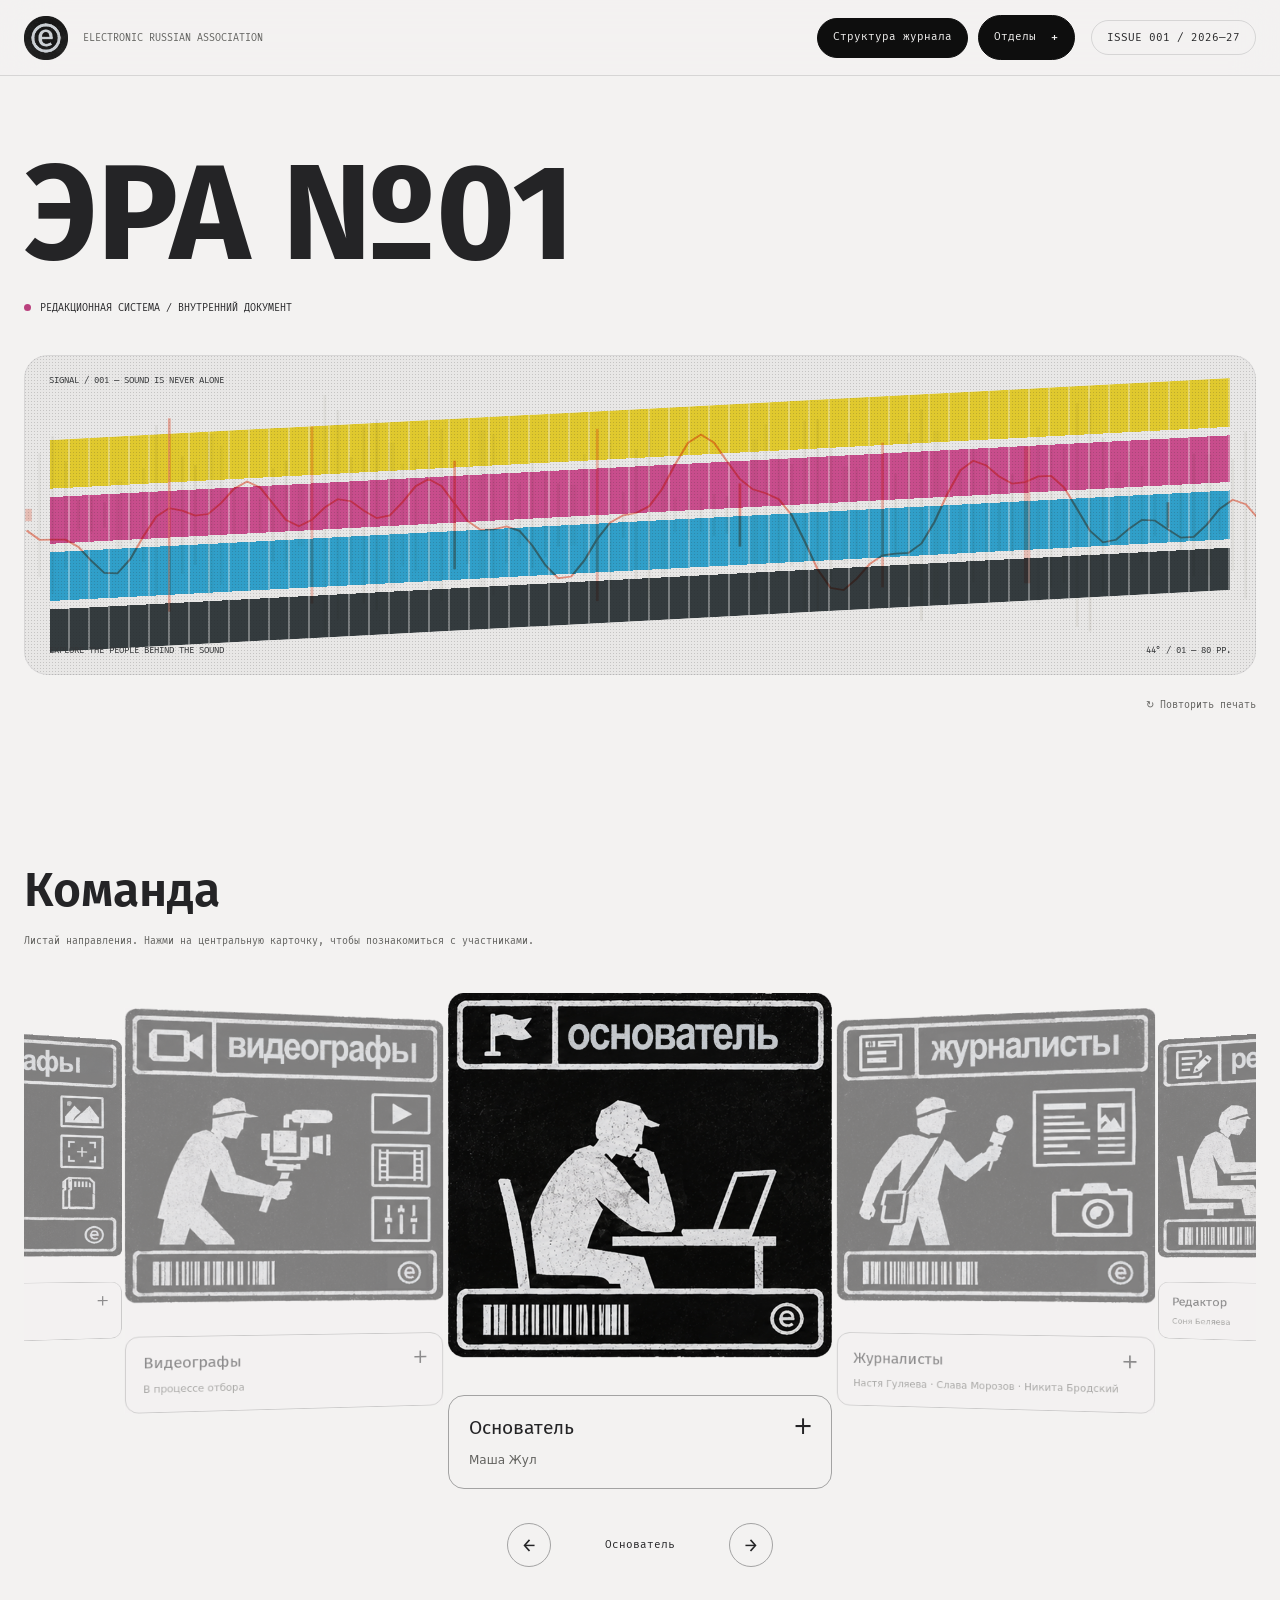
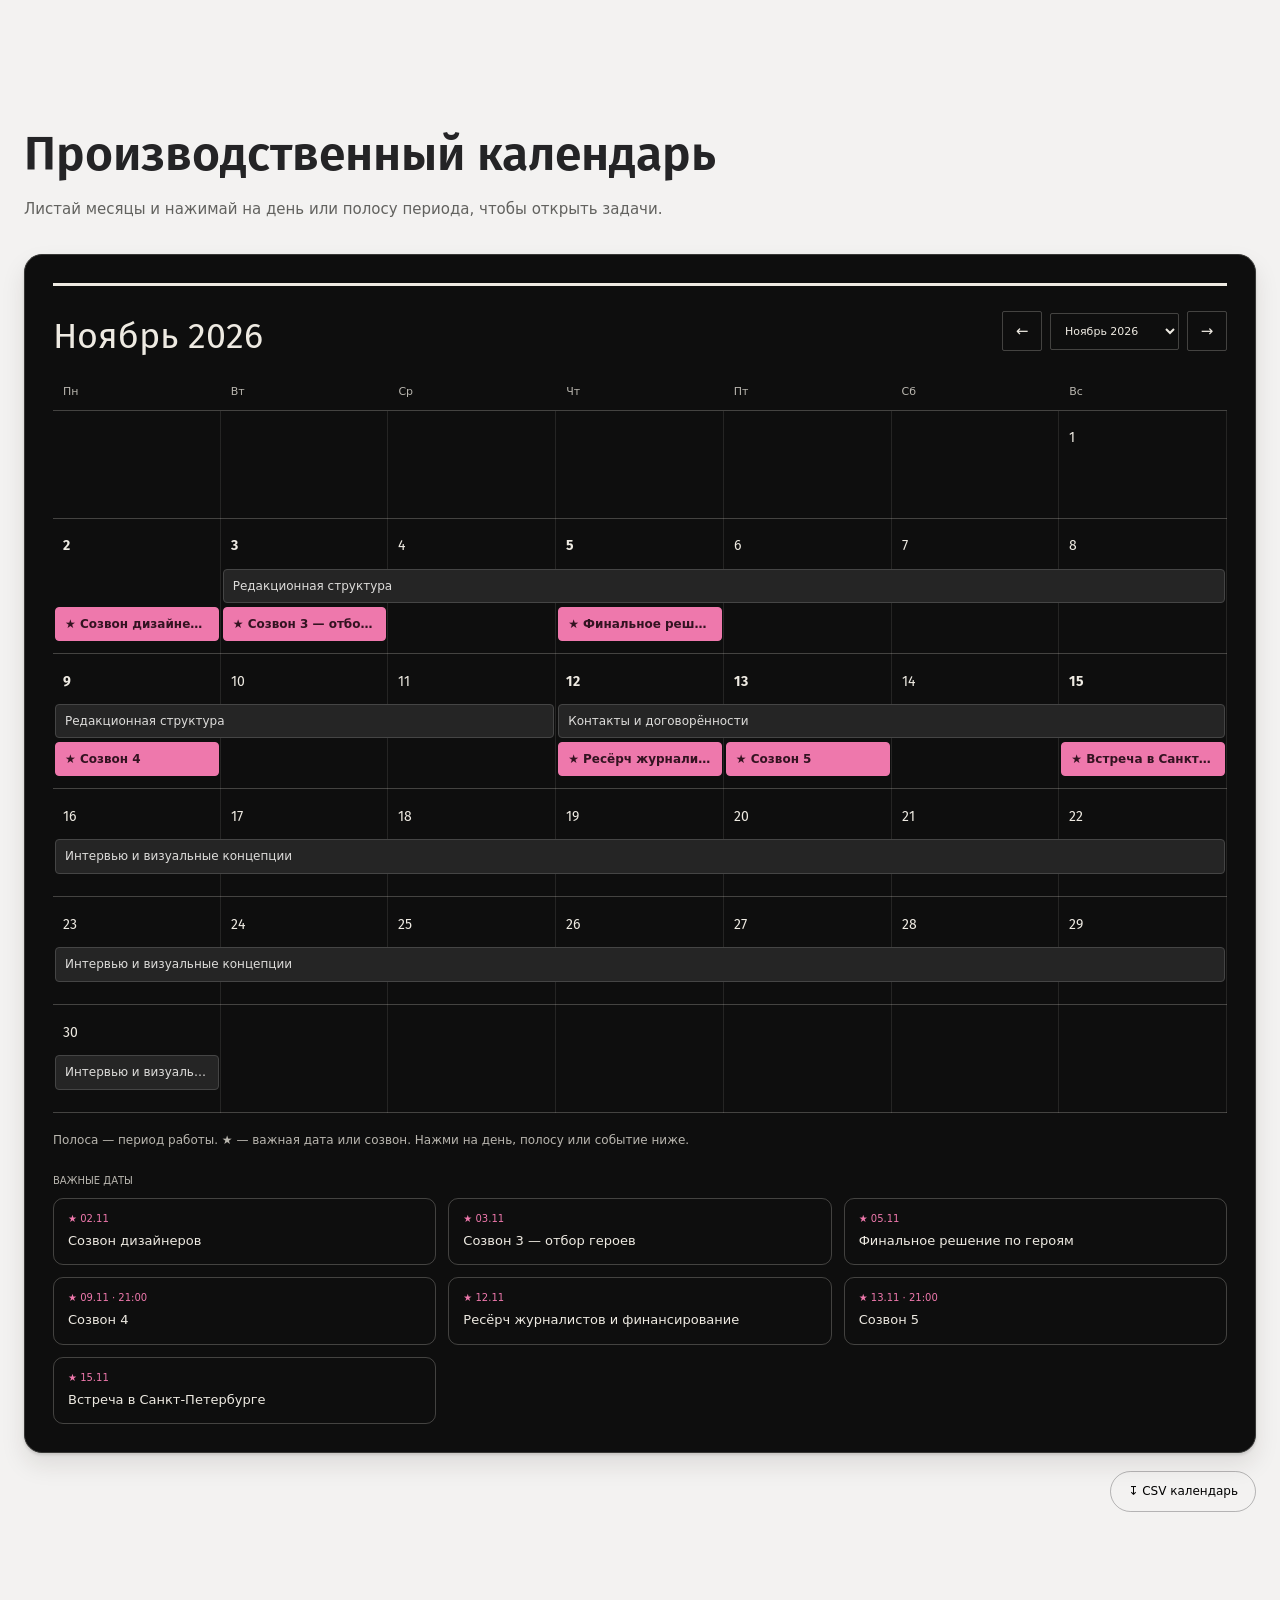
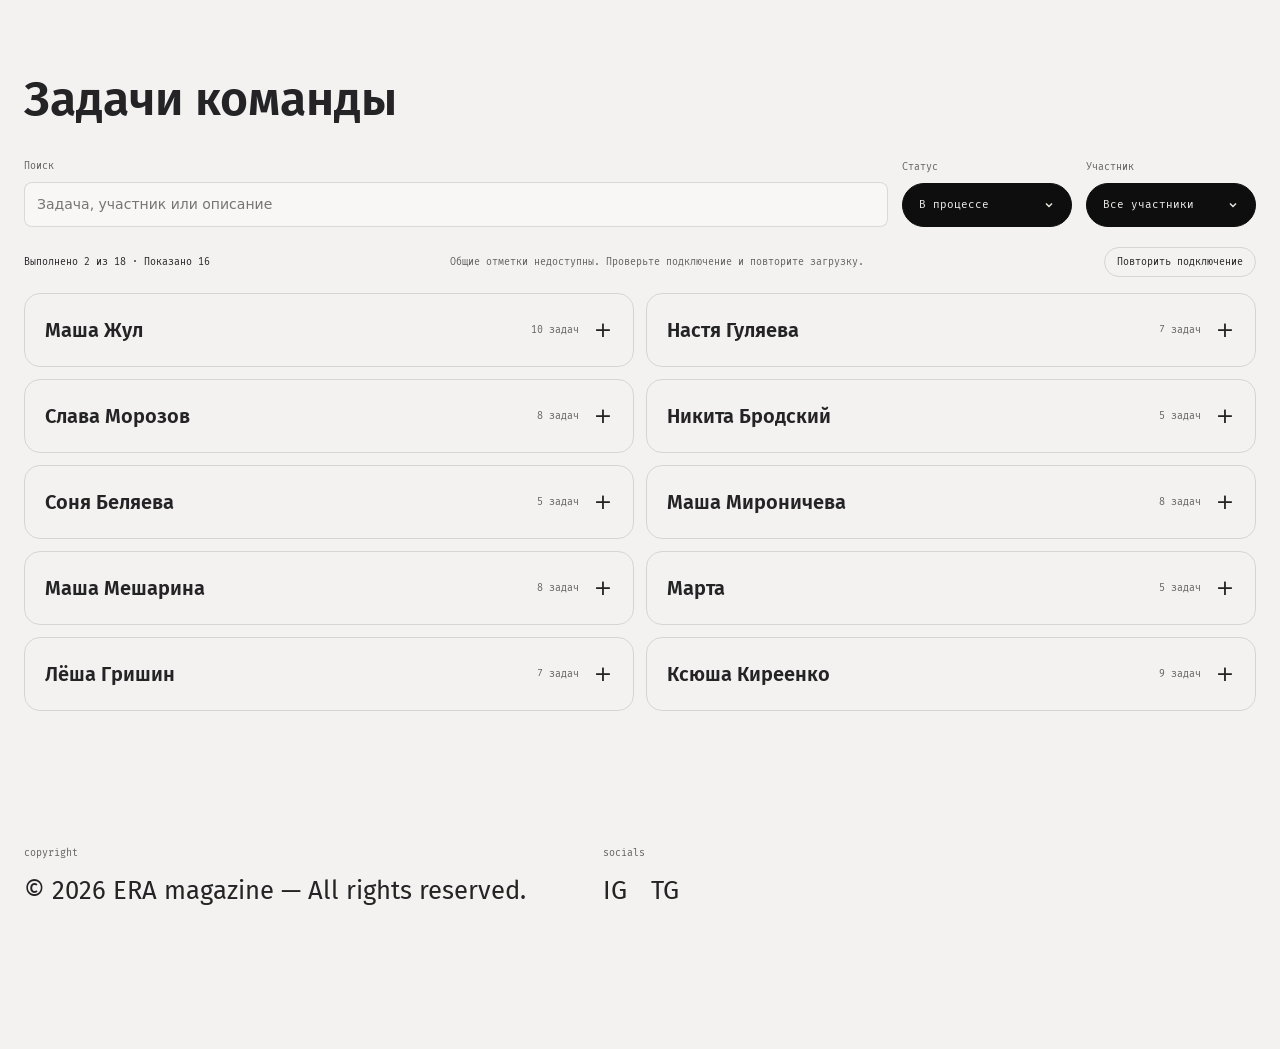
==== commit 9238a18d: "Add journalist hero assignments and update task assignees" ====
--- a/index.html
+++ b/index.html
@@ -6,7 +6,7 @@
   <meta name="theme-color" content="#eeeae2">
   <meta name="description" content="ERA — редакционный и производственный план первого выпуска: сроки, команда, редакционный цикл, рубрики, flatplan и контроль готовности.">
   <title>ERA — Редакционная система / выпуск 01</title>
-  <link rel="stylesheet" href="assets/site.b32e758cdd4c.css">
+  <link rel="stylesheet" href="assets/site.572b527e5def.css">
 </head>
 <body>
   <a class="skip" href="#main">К содержанию</a>
@@ -281,7 +281,7 @@
 
   </script>
   <script src="assets/team-carousel.js?v=80ea0fac6cac"></script>
-  <script src="assets/tasks-data.js?v=bbd8b33fde4a"></script>
+  <script src="assets/tasks-data.js?v=ce9a99f0745e"></script>
   <script src="assets/tasks-config.js?v=6a74209e40ee"></script>
   <script src="assets/tasks.js?v=c713c106553d"></script>
   <script src="assets/navigation.js?v=da44e0f0b3c9"></script>
--- a/assets/site.572b527e5def.css
+++ b/assets/site.572b527e5def.css
@@ -0,0 +1,495 @@
+
+    @font-face{font-family:"Fira Sans";font-style:normal;font-weight:400;font-display:swap;src:url("fonts/fira-sans/FiraSans-Regular.ttf") format("truetype")}
+    @font-face{font-family:"Fira Sans";font-style:normal;font-weight:600;font-display:swap;src:url("fonts/fira-sans/FiraSans-SemiBold.ttf") format("truetype")}
+    @font-face{font-family:"Fira Sans";font-style:normal;font-weight:700;font-display:swap;src:url("fonts/fira-sans/FiraSans-Bold.ttf") format("truetype")}
+    @font-face{font-family:"Fira Mono";font-style:normal;font-weight:400;font-display:swap;src:url("fonts/fira-mono/FiraMono-Regular.ttf") format("truetype")}
+    @font-face{font-family:"Fira Mono";font-style:normal;font-weight:500;font-display:swap;src:url("fonts/fira-mono/FiraMono-Medium.ttf") format("truetype")}
+    @font-face{font-family:"Fira Mono";font-style:normal;font-weight:700;font-display:swap;src:url("fonts/fira-mono/FiraMono-Bold.ttf") format("truetype")}
+    :root {
+      color-scheme: light;
+      --paper:#f3f2f1; --paper-2:#e8e7e6; --ink:#191a1a; --muted:#666762; --line:#bcb8ae;
+      --orange:#f25332; --orange-dark:#bd3d26; --white:#f8f6f1; --dark:#252927; --blue:#4b63b6;
+      --cyan:#367f79; --violet:#77619d; --gold:#a47731;
+      --font: -apple-system, BlinkMacSystemFont, "SF Pro Text", "SF Pro Display", system-ui, "Segoe UI", Roboto, Helvetica, Arial, sans-serif;
+      --mono: "Fira Mono", monospace;
+      --fira-sans: "Fira Sans", var(--font);
+      --page-gutter:24px;
+    }
+    *,*::before,*::after{box-sizing:border-box}
+    html{scroll-behavior:smooth;scroll-padding-top:75px}
+    body{margin:0;background:var(--paper);color:var(--ink);font-family:var(--font);font-size:15px;line-height:1.47;-webkit-font-smoothing:antialiased}
+    button,input{font:inherit}
+    button{cursor:pointer}
+    button:focus-visible,a:focus-visible,input:focus-visible{outline:3px solid var(--orange);outline-offset:3px}
+    ::selection{background:var(--orange);color:white}
+    a{color:inherit}
+    .sr-only{position:absolute!important;width:1px;height:1px;padding:0;margin:-1px;overflow:hidden;clip:rect(0,0,0,0);white-space:nowrap;border:0}
+    .skip{position:absolute;left:-999px;top:10px;z-index:200;background:var(--orange);padding:12px;color:white}.skip:focus{left:10px}
+    .topbar{height:65px;background:var(--paper);position:sticky;top:0;z-index:100;border-bottom:1px solid var(--ink);display:flex;align-items:center;justify-content:space-between;padding:0 var(--page-gutter);gap:16px}
+    .top-logo{text-decoration:none;display:flex;align-items:center;gap:15px;white-space:nowrap}
+    .top-logo img{display:block;width:44px;height:44px;object-fit:contain;flex-shrink:0}.top-logo span{font-family:var(--mono);font-size:10px;text-transform:uppercase;color:var(--muted)}
+    .top-links{display:flex;align-items:center;gap:24px}.top-links a{text-decoration:none;font-size:12px;font-weight:700;}.top-links a:hover{color:var(--orange-dark)}
+    .edition{padding:8px 12px;border:1px solid var(--ink);font-family:var(--mono);font-size:11px;white-space:nowrap}
+    .shell{max-width:none;margin:0;padding:0 var(--page-gutter) 140px;display:block}
+    .sidebar{align-self:start;position:sticky;top:102px;padding-top:36px}
+    .sidebar-label,.eyebrow,.section-number,.mini-label,.meta-line{font-family:var(--mono);font-size:11px;text-transform:uppercase;}
+    .sidebar-label{color:var(--muted);margin:0 0 22px}
+    .side-nav{display:flex;flex-direction:column;border-top:1px solid var(--line)}
+    .side-nav a{text-decoration:none;border-bottom:1px solid var(--line);padding:12px 0;display:flex;justify-content:space-between;gap:8px;font-size:12px;font-weight:600;transition:padding .2s,color .2s}
+    .side-nav a span{font-family:var(--mono);color:var(--muted);font-size:10px}.side-nav a:hover,.side-nav a.active{color:var(--orange-dark);padding-left:5px}
+    .side-bottom{margin-top:33px;font-size:12px;line-height:1.6;color:var(--muted)}
+    .side-bottom strong{color:var(--ink)}
+    .content{min-width:0;width:100%}.hero{padding:54px 0 47px;border-bottom:1px solid var(--ink)}
+    .hero-top{display:flex;align-items:center;justify-content:space-between;gap:20px;margin-bottom:32px}
+    .eyebrow{display:inline-flex;align-items:center;gap:9px;font-weight:700}.roundel{display:inline-block;width:9px;height:9px;border-radius:50%;background:var(--orange)}
+    .hero-stamp{font-family:var(--mono);font-size:10px;text-align:right;line-height:1.6;color:var(--muted)}
+    .hero-title{margin:0;font-weight:900;font-size:clamp(88px,17vw,207px);line-height:.76;text-indent:-.05em}
+    .hero-row{margin:22px 0 0;display:grid;grid-template-columns:minmax(0,1fr) 235px;gap:30px;align-items:end}
+    .hero-sub{font-size:clamp(22px,3.1vw,38px);font-weight:600;line-height:1.1;max-width:600px;margin:0}
+    .hero-meta{border-left:1px solid var(--ink);padding-left:16px;font-family:var(--mono);font-size:11px;line-height:1.8;color:var(--muted)}
+    .hero-meta b{display:block;color:var(--ink);text-transform:uppercase}
+    .spectrum{margin-top:39px;min-height:186px;height:clamp(200px,29vw,320px);background:var(--dark);color:var(--paper);overflow:hidden;position:relative;border-radius:2px}
+    .spectrum svg{position:absolute;width:100%;height:100%;inset:0}.spectrum-top{position:absolute;left:20px;top:17px;font:10px var(--mono);z-index:2}.spectrum-bottom{position:absolute;bottom:20px;left:20px;right:20px;display:flex;justify-content:space-between;gap:10px;font:10px var(--mono);text-transform:uppercase;z-index:2}
+    .intro{display:grid;grid-template-columns:1fr 1fr;gap:30px;margin:23px 0 0;font-size:13px}.intro p{margin:0}.intro p:first-child{font-weight:600}
+    .section{padding:85px 0 70px;border-bottom:1px solid var(--ink)}
+    .section-head{display:grid;grid-template-columns:80px 1fr;gap:20px;align-items:start;margin-bottom:31px}
+    .section-number{color:var(--orange-dark);padding-top:7px}
+    h2{font-size:clamp(30px,4.3vw,53px);line-height:1.04;font-weight:800;margin:0;max-width:730px}
+    .section-desc{color:var(--muted);max-width:660px;font-size:13px;margin:16px 0 0;line-height:1.65}
+    .stats{display:grid;grid-template-columns:repeat(4,minmax(0,1fr));border-top:1px solid var(--ink);border-bottom:1px solid var(--ink);margin-bottom:29px}
+    .stat{padding:20px 14px 20px 0;border-right:1px solid var(--line)}.stat:not(:first-child){padding-left:15px}.stat:last-child{border-right:0}
+    .stat .big{display:block;font-size:clamp(25px,3vw,43px);font-weight:800;line-height:1;}.stat .small{display:block;font-size:11px;color:var(--muted);margin-top:10px;line-height:1.4}
+    .milestones{display:grid;grid-template-columns:repeat(4,minmax(0,1fr));gap:8px}
+    .milestone{border:1px solid var(--line);background:rgba(255,255,255,.22);padding:15px 13px;min-height:164px;position:relative}
+    .milestone:before{content:"";position:absolute;left:-1px;right:-1px;top:-1px;height:4px;background:var(--ink)}.milestone.final:before{background:var(--orange)}
+    .milestone time{font-family:var(--mono);font-size:11px;font-weight:600}.milestone strong{display:block;font-size:25px;font-weight:800;line-height:1.05;margin-top:16px}.milestone p{margin:8px 0 0;color:var(--muted);font-size:11px}
+    .note{border-left:3px solid var(--orange);padding:12px 16px;background:rgba(255,255,255,.22);font-size:12px;line-height:1.6;margin:22px 0 0}.note strong{font-weight:750}
+    .tools{display:flex;flex-wrap:wrap;justify-content:space-between;align-items:center;gap:10px;margin-bottom:14px}.filter{display:flex;flex-wrap:wrap;gap:5px}
+    .chip{border:1px solid var(--line);background:transparent;font-family:var(--mono);font-size:11px;padding:9px 11px;color:var(--muted)}.chip:hover{border-color:var(--ink);color:var(--ink)}.chip.active{border-color:var(--ink);background:var(--ink);color:white}
+    .download{border:1px solid var(--ink);background:transparent;padding:9px 12px;font-size:11px;font-weight:700;display:inline-flex;gap:8px;align-items:center}.download:hover{background:var(--ink);color:white}
+    .schedule{border-top:1px solid var(--ink)}
+    .schedule-head,.schedule-item{display:grid;grid-template-columns:115px minmax(0,1.7fr) minmax(125px,.7fr) minmax(0,1fr);gap:13px}
+    .schedule-head{padding:12px 0;color:var(--muted);font:10px var(--mono);text-transform:uppercase}
+    .schedule-item{padding:17px 0;border-top:1px solid var(--line);font-size:12px;align-items:start}.schedule-item:first-of-type{border-top:0}
+    .schedule-item:hover{background:rgba(255,255,255,.28)}.schedule-item .date{font:700 11px var(--mono);line-height:1.5}.schedule-item .task-title{font-size:13px;font-weight:750;margin:0 0 6px}.schedule-item .task-sub,.schedule-item .output{line-height:1.55;color:var(--muted)}.schedule-item .owner{font-size:11px;line-height:1.5}
+    .schedule-item .output strong{color:var(--ink)}
+    .team-grid{display:grid;grid-template-columns:repeat(3,minmax(0,1fr));gap:9px}
+    .team-card{border:1px solid var(--line);padding:18px;min-height:180px;background:rgba(255,255,255,.16);display:flex;flex-direction:column}.team-card .idx{font:11px var(--mono);color:var(--orange-dark)}.team-card h3{font-size:21px;margin:16px 0 4px}.team-card .role{font-family:var(--mono);font-size:10px;line-height:1.4;text-transform:uppercase;color:var(--muted)}.team-card p{font-size:11.5px;line-height:1.6;margin:12px 0 0}
+    .pipeline{display:grid;grid-template-columns:repeat(3,minmax(0,1fr));gap:8px;counter-reset:phase}
+    .pipeline-step{border:1px solid var(--line);min-height:136px;padding:15px;background:rgba(255,255,255,.16);position:relative}
+    .pipeline-step .num{font:12px var(--mono);color:var(--orange-dark)}.pipeline-step h3{font-size:15px;margin:15px 0 6px}.pipeline-step p{margin:0;font-size:11px;color:var(--muted);line-height:1.5}
+    .pipeline-step[data-important="true"]{border-color:var(--ink);background:var(--dark);color:var(--paper)}.pipeline-step[data-important="true"] .num{color:var(--orange)}.pipeline-step[data-important="true"] p{color:#c3c6c0}
+    .voice-banner{background:var(--dark);color:var(--paper);padding:30px;position:relative;overflow:hidden}.voice-banner:after{content:"*";position:absolute;right:18px;bottom:-75px;font-size:230px;line-height:1;color:var(--orange);opacity:.8;font-weight:800;pointer-events:none}.voice-banner p{font-size:clamp(26px,3.3vw,44px);font-weight:750;line-height:1.1;max-width:670px;margin:20px 0 35px;position:relative;z-index:1}.voice-banner .mini-label{color:#d1cec5}
+    .voice-principles{display:grid;grid-template-columns:repeat(3,minmax(0,1fr));gap:14px;margin:25px 0}.voice-principle{padding:0 0 16px;border-bottom:1px solid var(--line)}.voice-principle strong{display:block;font-size:14px;margin-bottom:5px}.voice-principle p{font-size:11px;color:var(--muted);margin:0;line-height:1.55}
+    .compare{display:grid;grid-template-columns:1fr 1fr;border:1px solid var(--line);margin-top:15px}.compare div{padding:18px}.compare div:first-child{border-right:1px solid var(--line);color:var(--muted)}.compare .mini-label{display:block;margin-bottom:14px}.compare p{font-size:14px;line-height:1.5;margin:0}
+    .rubrics{display:grid;grid-template-columns:repeat(2,minmax(0,1fr));gap:9px}.rubric{padding:21px;border:1px solid var(--line);min-height:165px;display:flex;flex-direction:column;justify-content:space-between;gap:13px;background:rgba(255,255,255,.15)}.rubric-head{display:flex;align-items:center;justify-content:space-between;gap:15px}.rubric .tag{font:10px var(--mono);color:var(--orange-dark)}.rubric h3{font-size:23px;line-height:1;margin:0}.rubric p{font-size:12px;line-height:1.55;color:var(--muted);margin:0}
+    .mix{display:grid;grid-template-columns:1fr 1fr;gap:30px;align-items:start;margin:20px 0 28px}.mix-bar{display:flex;height:16px;gap:3px;margin:18px 0}.mix-bar span:nth-child(1){background:var(--blue);flex:4}.mix-bar span:nth-child(2){background:var(--cyan);flex:5}.mix-bar span:nth-child(3){background:var(--gold);flex:6}.mix-list{display:flex;flex-direction:column;gap:8px;font:12px var(--mono)}.mix-line{display:flex;justify-content:space-between;gap:12px}.mix-line i{display:inline-block;width:9px;height:9px;margin-right:7px}.mix-summary{font-size:12px;color:var(--muted);line-height:1.65}
+    .flat-wrap{display:grid;grid-template-columns:minmax(0,1.7fr) minmax(220px,1fr);gap:22px;align-items:start}
+    .flat-grid{display:grid;grid-template-columns:repeat(8,minmax(0,1fr));gap:4px}.page{padding:0;aspect-ratio: .73;min-height:44px;background:var(--white);color:var(--ink);border:1px solid rgba(25,26,26,.1);display:flex;align-items:flex-start;justify-content:flex-start;position:relative;font:10px var(--mono);text-align:left;transition:transform .12s,box-shadow .12s}.page span{padding:6px}.page:hover,.page.selected{z-index:1;transform:translateY(-3px);box-shadow:0 4px 0 var(--ink);border-color:var(--ink)}
+    .page[data-type="intro"]{background:#d5d2c9}.page[data-type="feature"]{background:#95a7d0}.page[data-type="region"]{background:#85b9b3}.page[data-type="backstage"]{background:#d8bd8b}.page[data-type="research"]{background:#b7a8cf}.page[data-type="outro"]{background:#cdcbc3}
+    .page-info{background:var(--dark);color:var(--paper);padding:21px;min-height:215px;position:sticky;top:80px}.page-info .meta-line{color:var(--orange)}.page-info h3{font-size:24px;line-height:1.12;margin:16px 0 11px}.page-info p{font-size:12px;color:#d4d5cf;line-height:1.6;margin:0}.page-info .tip{color:#b3b5ae;margin-top:20px;font:10px var(--mono)}
+    .flat-legend{display:flex;flex-wrap:wrap;gap:8px 18px;margin-top:14px}.legend-item{font:10px var(--mono);display:flex;align-items:center;gap:7px}.legend-item i{display:inline-block;width:10px;height:10px}
+    .digital{display:grid;grid-template-columns:repeat(3,minmax(0,1fr));gap:9px}.digital-card{background:var(--dark);color:var(--paper);padding:20px;min-height:216px;display:flex;flex-direction:column}.digital-card .meta-line{color:var(--orange)}.digital-card h3{font-size:25px;margin:24px 0 9px}.digital-card p{font-size:12px;line-height:1.55;color:#d6d7d2;margin:0}
+    .interactive-concept{border:1px solid var(--ink);margin-top:10px;padding:22px;background:rgba(255,255,255,.16)}.concept-layout{display:grid;grid-template-columns:minmax(0,1fr) minmax(200px,.85fr);gap:20px;align-items:center}.network{width:100%;height:auto}.network line{stroke:var(--ink);stroke-width:1;stroke-dasharray:4 5;opacity:.55}.network circle{fill:var(--paper);stroke:var(--ink);stroke-width:2}.network circle.active{fill:var(--orange);stroke:var(--ink)}.network text{font:11px var(--mono);fill:var(--ink)}
+    .concept-controls{display:flex;flex-wrap:wrap;gap:6px;margin-top:14px}.concept-controls button{padding:9px 10px;border:1px solid var(--line);background:transparent;font:11px var(--mono)}.concept-controls button.active{background:var(--ink);border-color:var(--ink);color:white}.concept-copy h4{margin:0 0 8px;font-size:23px;}.concept-copy p{margin:0;font-size:12px;color:var(--muted)}
+    .check-progress{display:flex;justify-content:space-between;align-items:center;gap:10px;font-family:var(--mono);font-size:12px;margin-bottom:13px}.track{background:#d2cec4;height:8px;overflow:hidden}.track>span{display:block;width:0;height:100%;background:var(--orange);transition:width .2s}
+    .checklist{border-top:1px solid var(--ink)}.checkrow{display:flex;gap:13px;align-items:flex-start;padding:13px 2px;border-bottom:1px solid var(--line);cursor:pointer}.checkrow input{appearance:none;width:18px;height:18px;border:1.6px solid var(--ink);flex-shrink:0;margin:1px 0 0;display:grid;place-items:center;cursor:pointer;background:transparent}.checkrow input:checked{background:var(--ink)}.checkrow input:checked:after{content:"✓";color:var(--white);font-size:13px}.checkrow .check-main{display:block;font-size:13px;font-weight:600}.checkrow .check-owner{display:block;font:10px var(--mono);color:var(--muted);margin-top:4px}.checkrow:has(input:checked) .check-main{text-decoration:line-through;color:var(--muted)}
+    .progress-outer{background:var(--dark);color:var(--paper);padding:26px;margin-top:25px}
+    .score-header{display:flex;align-items:end;justify-content:space-between;gap:18px}.score-header .meta-line{color:#c3c4be}.score-header .score{display:block;font-size:clamp(58px,9vw,110px);line-height:1;font-weight:850;margin-top:12px}.score-label{font-family:var(--mono);font-size:11px;color:#d0d2cd;max-width:160px;text-align:right}.scoretrack{height:8px;background:#525956;overflow:hidden;margin:18px 0 26px}.scoretrack span{height:100%;display:block;background:var(--orange);width:0;transition:width .15s}
+    .range-row{display:grid;grid-template-columns:1fr 140px 45px;gap:20px;align-items:center;margin:14px 0}.range-row label{font-size:12px}.range-row label small{display:block;font:10px var(--mono);color:#afb2ab;margin-top:3px}.range-row input[type=range]{width:100%;accent-color:var(--orange);cursor:pointer}.range-value{text-align:right;font:12px var(--mono)}
+    .footer{padding:45px 0 0;display:flex;align-items:end;justify-content:space-between;gap:20px}.footer-mark{font-size:clamp(70px,12vw,137px);font-weight:900;line-height:.8}.footer small{display:block;text-align:right;line-height:1.65;color:var(--muted);font:10px var(--mono)}
+    .muted{color:var(--muted)}.detail-label{font:10px var(--mono);color:var(--muted);text-transform:uppercase}
+    .no-data{padding:25px 0;font-size:13px;color:var(--muted)}
+    @media(max-width:1120px){.shell{display:block}.top-links{gap:12px}.milestones{grid-template-columns:repeat(2,1fr)}.schedule-head,.schedule-item{grid-template-columns:105px minmax(0,1.3fr) minmax(90px,.7fr) minmax(0,1fr);gap:9px}.team-grid{grid-template-columns:repeat(2,1fr)}}
+    @media(max-width:850px){.topbar{height:60px;padding:0 20px}.top-links{display:none}.shell{display:block;padding:0 20px 100px}.sidebar{display:none}.hero{padding-top:41px}.hero-row{grid-template-columns:1fr 170px}.hero-sub{font-size:30px}.section{padding:64px 0}.schedule-head{display:none}.schedule-item{grid-template-columns:116px 1fr;gap:9px 16px}.schedule-item .owner,.schedule-item .output{grid-column:2}.schedule-item .owner:before{content:"Команда: ";font-weight:700}.schedule-item .output:before{content:"Результат: ";font-weight:700;color:var(--ink)}}
+    @media(max-width:600px){.top-logo span{display:none}.edition{font-size:9px;padding:7px}.hero-top{margin-bottom:28px}.hero-title{font-size:clamp(92px,25vw,143px)}.hero-row{grid-template-columns:1fr;gap:15px}.hero-meta{border-left:0;border-top:1px solid var(--line);padding:10px 0 0;display:flex;justify-content:space-between;gap:15px}.hero-sub{font-size:26px}.spectrum{height:215px;margin-top:26px}.spectrum-bottom{font-size:9px}.intro{grid-template-columns:1fr;gap:10px}.section-head{grid-template-columns:42px 1fr;gap:8px}.section{padding:50px 0}.section-number{font-size:10px}.section-desc{font-size:12px}.stats{grid-template-columns:repeat(2,1fr)}.stat:nth-child(2){border-right:0}.stat:nth-child(-n+2){border-bottom:1px solid var(--line)}.milestones{gap:6px}.milestone{min-height:154px;padding:14px 10px}.milestone strong{font-size:23px}.schedule-item{grid-template-columns:1fr;gap:7px;padding:15px 0}.schedule-item .owner,.schedule-item .output{grid-column:1}.team-grid,.pipeline,.rubrics,.mix,.flat-wrap,.digital,.concept-layout{grid-template-columns:1fr}.team-card{min-height:unset}.pipeline{grid-template-columns:repeat(2,1fr)}.pipeline-step{min-height:145px}.voice-principles{grid-template-columns:repeat(2,1fr)}.voice-banner{padding:22px}.voice-banner p{font-size:27px}.flat-grid{gap:3px}.page{min-height:36px}.page span{padding:4px;font-size:9px}.page-info{position:static;min-height:180px}.range-row{grid-template-columns:1fr 90px 35px;gap:9px}.range-row label{font-size:11px}.score-header .score{font-size:69px}.footer-mark{font-size:82px}.footer small{font-size:9px}}
+    /* Calm system interface, with CMYK print-study accents. */
+    :root{--ink:#242426;--muted:#62625f;--line:rgba(36,36,38,.14);--orange:#007caa;--orange-dark:#006c96;--dark:#232426;--blue:#36a4ce;--cyan:#449f91;--violet:#ac6c9c;--gold:#baa134;--white:#f8f6f1}
+    body{line-height:1.6}
+    .topbar{height:76px;background:rgba(243,242,241,.86);backdrop-filter:blur(22px);-webkit-backdrop-filter:blur(22px);border-color:var(--line)}
+    .top-links a{font-weight:500}.edition{border-color:var(--line);border-radius:100px;padding:8px 15px}
+    .sidebar{top:100px}.side-nav{border:0;gap:4px}.side-nav a{border:0;padding:11px 12px;border-radius:10px;font-weight:500;font-size:13px}.side-nav a.active{background:rgba(255,255,255,.55);color:var(--ink);padding-left:12px}.side-nav a:hover{padding-left:12px;background:rgba(255,255,255,.35)}
+    .sidebar-label{padding-left:12px}.side-bottom{padding-left:12px;font-size:12px}
+    .hero{padding:70px 0 60px;border-color:var(--line)}.hero-top{gap:24px}.eyebrow{font-size:10px;font-weight:400}.roundel{background:#ba417e;width:7px;height:7px}
+    .hero-title{font-size:clamp(96px,15vw,184px);font-weight:600;line-height:1.04}.hero-sub{font-size:clamp(26px,3vw,40px);font-weight:500;line-height:1.18}.hero-row{margin-top:20px;align-items:center}.hero-meta{border-color:var(--line);line-height:1.9}.hero-meta b{font-weight:500}
+    .spectrum{height:320px;background:#e8e7e6;border-radius:24px;isolation:isolate;box-shadow:inset 0 0 0 1px rgba(36,36,38,.08)}
+    .spectrum:before{content:"";position:absolute;inset:54px 26px;background:repeating-linear-gradient(90deg,transparent 0 18px,rgba(243,242,241,.36) 18px 20px),linear-gradient(180deg,#e0c92e 0 23%,transparent 23% 27%,#c84d8c 27% 49%,transparent 49% 53%,#309fc9 53% 76%,transparent 76% 80%,#343b3e 80%);transform:skewY(-3deg);z-index:-2}
+    .spectrum:after{content:"";position:absolute;inset:0;background-image:radial-gradient(#252525 .55px,transparent .8px);background-size:3px 3px;opacity:.18;pointer-events:none;z-index:1}
+    .spectrum svg{mix-blend-mode:multiply;opacity:.6}.spectrum-top,.spectrum-bottom{color:#343638;font-size:9px}.spectrum-top{top:20px;left:25px}.spectrum-bottom{bottom:20px;left:25px;right:25px}
+    .intro{gap:32px;font-size:15px;line-height:1.7;margin-top:26px}.intro p:first-child{font-weight:500}
+    .section{padding:80px 0;border-color:var(--line)}.section-head{margin-bottom:32px;grid-template-columns:80px minmax(0,1fr)}
+    h2{font-size:clamp(30px,4vw,48px);font-weight:600;line-height:1.13}.section-number{font-size:10px;color:var(--muted)}.section-desc{font-size:15px;line-height:1.65;max-width:650px}
+    .stats{border:0;background:rgba(255,255,255,.45);border-radius:22px;padding:8px 20px}.stat{border-color:var(--line);padding:22px 15px}.stat .big{font-weight:500}.stat .small{font-size:12px;line-height:1.5}
+    .milestones,.team-grid,.pipeline,.rubrics,.digital{gap:14px}
+    .milestone,.team-card,.pipeline-step,.rubric,.digital-card{border:1px solid rgba(255,255,255,.5);background:rgba(255,255,255,.48);border-radius:20px;padding:24px;box-shadow:0 3px 16px rgba(30,25,20,.025);overflow:hidden}
+    .milestone:before{height:3px;left:24px;right:24px;top:0;background:linear-gradient(90deg,#309fc9,#c84d8c,#e0c92e)}.milestone.final:before{background:linear-gradient(90deg,#309fc9,#c84d8c,#e0c92e)}
+    .milestone strong{font-size:23px;font-weight:500;line-height:1.25;overflow-wrap:anywhere}.milestone p,.team-card p,.pipeline-step p,.rubric p,.digital-card p{font-size:13px;line-height:1.65}.milestone time{font-size:10px;font-weight:400}
+    .note{background:rgba(255,255,255,.35);border:0;border-radius:14px;padding:18px 22px;font-size:14px}.note strong{font-weight:600}
+    .chip,.download,.concept-controls button{border-radius:100px;font-weight:400;min-height:38px}.chip{padding:9px 13px}.chip.active,.concept-controls button.active{background:var(--ink);border-color:var(--ink)}.download{padding:10px 17px;border-color:rgba(36,36,38,.3);font-size:12px}.tools{gap:16px;margin-bottom:22px}
+    .schedule,.checklist{border-color:var(--line)}.schedule-item{padding:22px 0;font-size:14px}.schedule-item .task-title{font-size:15px;font-weight:600}.schedule-item .owner{font-size:13px}.schedule-item .date{font-weight:400}.schedule-head{font-size:10px}
+    .team-card h3{font-size:24px;font-weight:500}.team-card .role{font-size:10px}.pipeline-step h3{font-size:17px;font-weight:500}.pipeline-step[data-important="true"]{background:#e1e6e3;border-color:transparent;color:var(--ink)}.pipeline-step[data-important="true"] p{color:var(--muted)}.pipeline-step[data-important="true"] .num{color:var(--orange-dark)}
+    .voice-banner{border-radius:24px;padding:36px;background:#252729}.voice-banner p{font-weight:500;line-height:1.2}.voice-banner:after{content:"";width:180px;height:180px;right:-45px;bottom:-65px;border-radius:50%;background:repeating-radial-gradient(circle,#7cb6c9 0 1px,transparent 1px 4px);opacity:.5}
+    .voice-principle strong{font-weight:500;font-size:16px}.voice-principle p{font-size:13px}.compare{border-radius:18px;overflow:hidden}.compare p{font-size:15px}.compare div{padding:24px}.rubric h3{font-weight:500;line-height:1.2}.rubric .tag{display:inline-block;margin-bottom:14px}
+    .mix-bar{border-radius:100px;overflow:hidden}.mix-summary{font-size:14px}.page{border-radius:6px;background-image:radial-gradient(rgba(36,36,38,.12) .5px,transparent .7px);background-size:3px 3px}.page.selected,.page:hover{box-shadow:0 3px 10px rgba(0,0,0,.15)}
+    .page-info{border-radius:20px;padding:26px;background:#272a2b}.page-info h3{font-weight:500}.page-info .meta-line,.digital-card .meta-line{color:#91c9db}.page-info p{font-size:14px}.legend-item i{border-radius:3px}
+    .digital-card{background:#272a2b;color:var(--paper);border:0}.digital-card h3{font-weight:500;line-height:1.2}.digital-card p{color:#d6d7d2}
+    .interactive-concept{border:0;border-radius:24px;padding:28px;background:rgba(255,255,255,.45)}.concept-copy h4{font-weight:500}.concept-copy p{font-size:14px}.network circle{stroke-width:1}.network circle.active{fill:#8dc8d9}
+    .check-progress{font-size:11px}.check-progress strong{font-weight:400}.checkrow{padding:18px 2px}.checkrow .check-main{font-size:15px;font-weight:400}.checkrow .check-owner{margin-top:6px;font-size:11px}.checkrow input{border-radius:5px;border-width:1px;width:20px;height:20px}.track,.scoretrack{border-radius:100px;height:6px}
+    .progress-outer{border-radius:24px;padding:32px;background:#272a2b}.score-header .score{font-weight:500}.range-row{margin:22px 0}.range-row label{font-size:14px}.range-row input[type=range]{accent-color:#8dc8d9}.scoretrack span,.track>span{background:linear-gradient(90deg,#309fc9,#c84d8c,#dccb43)}
+    .footer-mark{font-weight:500;line-height:1}.footer{padding-top:55px}
+    @media(max-width:1120px){.milestone{padding:22px}.milestone strong{font-size:24px}}
+    @media(max-width:850px){.topbar{height:68px}.hero{padding-top:40px}.section{padding:60px 0}.hero-row{grid-template-columns:minmax(0,1fr) 180px}.hero-sub{font-size:30px}.schedule-item .owner,.schedule-item .output{font-size:13px}}
+    @media(max-width:600px){.hero-top{align-items:flex-start;gap:12px}.eyebrow{max-width:190px;font-size:9px}.hero-stamp{font-size:8px;flex-shrink:0}.hero-title{font-size:clamp(90px,25vw,143px);line-height:1.05}.hero-row{grid-template-columns:1fr}.hero-sub{font-size:28px}.hero-meta{padding-top:14px;font-size:10px}.spectrum{height:230px;border-radius:18px}.spectrum-top,.spectrum-bottom{font-size:7px}.spectrum:before{inset:48px 18px}.intro{grid-template-columns:1fr;font-size:14px;gap:16px}.section-head{grid-template-columns:minmax(0,1fr);gap:10px}.section-head h2{overflow-wrap:anywhere}.section-desc{font-size:14px}.stats{padding:6px 16px}.stat{padding:18px 0}.stat .small{font-size:11px}.milestone{padding:18px 14px}.milestone strong{font-size:20px}.team-card,.pipeline-step,.rubric,.digital-card{padding:20px}.pipeline-step{padding:16px}.pipeline-step h3{font-size:15px}.pipeline-step p{font-size:12px}.voice-banner{padding:24px}.voice-banner p{font-size:28px}.voice-principles{gap:16px}.voice-principle strong{font-size:14px}.voice-principle p{font-size:12px}.compare div{padding:16px}.compare p{font-size:13px}.mix-list{font-size:10px}.check-progress{font-size:9px}.progress-outer{padding:22px}.range-row label{font-size:12px}.range-row label small{font-size:9px}.score-header{gap:12px}.score-label{font-size:10px;max-width:125px}.footer{align-items:center}.footer small{font-size:8px}.footer-mark{font-size:70px}}
+
+    .header-actions{display:flex;align-items:center;gap:12px}
+    .sidebar-toggle{display:inline-flex;align-items:center;justify-content:center;gap:8px;border:1px solid var(--line);border-radius:100px;background:rgba(255,255,255,.4);color:var(--ink);padding:9px 14px;min-height:38px;font-size:12px;white-space:nowrap}
+    .sidebar-toggle:hover{background:rgba(255,255,255,.75)}
+    .shell.sidebar-collapsed{grid-template-columns:minmax(0,1fr);max-width:none}
+    .sidebar[hidden]{display:none!important}
+    @media(max-width:1120px){.top-links{display:none}}
+    @media(max-width:850px){.shell .sidebar:not([hidden]){display:block;position:static;padding:24px 0 0}.shell .sidebar .side-nav{display:grid;grid-template-columns:repeat(3,minmax(0,1fr));gap:4px}.shell .sidebar .side-bottom{display:none}.header-actions{gap:8px}.sidebar-toggle{padding:8px 12px}}
+    @media(max-width:600px){.header-actions .edition{display:none}.shell .sidebar .side-nav{grid-template-columns:repeat(2,minmax(0,1fr))}}
+    .sidebar-toggle{margin:28px 0 0 12px;background:var(--paper);box-shadow:0 2px 10px rgba(0,0,0,.04)}
+    #section-sidebar[hidden]{display:none!important}
+    .shell.sidebar-collapsed .sidebar{display:block;position:fixed;left:16px;bottom:20px;top:auto;z-index:110;padding:0}
+    .shell.sidebar-collapsed .sidebar-toggle{margin:0}
+    @media(max-width:850px){.shell .sidebar{display:block;position:static;padding:24px 0 0}.sidebar-toggle{margin:18px 0 0}.shell.sidebar-collapsed .sidebar{padding:0}.shell .sidebar .side-nav{display:grid;grid-template-columns:repeat(3,minmax(0,1fr));gap:4px}}
+    @media(max-width:600px){.shell .sidebar .side-nav{grid-template-columns:repeat(2,minmax(0,1fr))}}
+    @media print{.shell.sidebar-collapsed .sidebar{display:none!important}}
+    .sidebar-label{padding-left:0}
+    .side-nav a,.side-nav a:hover,.side-nav a.active{padding-left:0;padding-right:0}
+    .sidebar-toggle{margin-left:0}
+    .shell.sidebar-collapsed .sidebar{left:var(--page-gutter)}
+    @media(max-width:850px){:root{--page-gutter:20px}.shell{padding-left:var(--page-gutter);padding-right:var(--page-gutter)}}
+    .print-carriage{position:absolute;left:0;right:0;top:10%;height:1px;pointer-events:none;z-index:3;opacity:0;background:linear-gradient(90deg,transparent,rgba(36,36,38,.2),transparent)}
+    .print-carriage:after{content:"";position:absolute;left:0;top:-7px;width:38px;height:14px;border-radius:4px;background:#343638;box-shadow:0 3px 8px rgba(0,0,0,.18);border-bottom:3px solid #309fc9}
+    .print-replay{display:block;margin:12px 0 0 auto;border:0;background:transparent;color:var(--muted);font:10px var(--mono);padding:8px 0;min-height:36px}
+    .print-replay:hover{color:var(--ink)}
+    @media(prefers-reduced-motion:no-preference){
+      .spectrum.is-printing:before,.spectrum.is-printing #wave-svg{animation:ink-reveal 6s steps(18,end) both}
+      .spectrum.is-printing .print-carriage{animation:paper-feed 6s linear both}
+      .spectrum.is-printing .print-carriage:after{animation:carriage-pass .333333s ease-in-out 18 alternate both}
+    }
+    @keyframes ink-reveal{from{clip-path:inset(0 0 100% 0)}to{clip-path:inset(0 0 0 0)}}
+    @keyframes paper-feed{0%{top:8%;opacity:0}3%{opacity:1}96%{opacity:1}100%{top:92%;opacity:0}}
+    @keyframes carriage-pass{from{left:18px}to{left:calc(100% - 56px)}}
+    @media(prefers-reduced-motion:reduce){.print-carriage,.print-replay{display:none}}
+    @media print{.print-carriage,.print-replay{display:none!important}.spectrum:before,.spectrum #wave-svg{animation:none!important;clip-path:none!important}}
+    .mobile-menu{position:fixed;inset:0;width:100%;max-width:none;height:100%;height:100dvh;max-height:none;margin:0;border:0;padding:28px 24px max(28px,env(safe-area-inset-bottom));color:var(--ink);background:linear-gradient(90deg,rgba(60,50,35,.08),transparent 22px),var(--paper);box-shadow:12px 0 45px rgba(0,0,0,.2);overflow-y:auto}
+    .mobile-menu[open]{animation:page-slide-in .48s cubic-bezier(.22,.8,.25,1) both}
+    .mobile-menu[open].is-closing{animation:page-slide-out .32s ease-in both}
+    .mobile-menu::backdrop{background:rgba(30,28,25,.25)}
+    .mobile-menu:after{content:"";position:fixed;top:0;bottom:0;right:0;width:8px;pointer-events:none;background:linear-gradient(90deg,transparent,rgba(255,255,255,.55),rgba(40,35,25,.12))}
+    .mobile-menu-heading{display:flex;align-items:center;justify-content:space-between;gap:20px;margin-bottom:36px;font:11px var(--mono)}
+    .mobile-menu-close{border:1px solid var(--line);border-radius:50%;width:44px;height:44px;background:transparent;color:var(--ink);font-size:28px;line-height:1}
+    .mobile-menu nav{display:flex;flex-direction:column}.mobile-menu nav a{display:flex;align-items:center;justify-content:space-between;gap:16px;min-height:54px;padding:12px 0;border-bottom:1px solid var(--line);text-decoration:none;font-size:clamp(18px,5vw,25px);font-weight:400}.mobile-menu nav a span{font:10px var(--mono);color:var(--muted)}
+    body.mobile-menu-open{overflow:hidden}
+    @keyframes page-slide-in{from{transform:translateX(-105%) rotateY(5deg);transform-origin:left center}to{transform:translateX(0) rotateY(0)}}
+    @keyframes page-slide-out{from{transform:translateX(0)}to{transform:translateX(-105%)}}
+    @media print{.mobile-menu{display:none!important}}
+    .hero-title{font-size:clamp(46px,11vw,152px);text-indent:0}
+    .hero-row{display:flex;justify-content:flex-end}
+    @media(max-width:600px){.hero-title{font-size:clamp(44px,15vw,90px)}.hero-meta{width:100%}}
+    .hero-heading{display:grid;grid-template-columns:minmax(0,1fr) auto;align-items:center;gap:24px;container-type:inline-size}
+    .hero-heading .hero-title{font-family:var(--mono);font-weight:700;font-size:clamp(44px,11cqi,152px);white-space:nowrap}
+    .hero-heading .hero-row{margin:0}
+    @media(max-width:850px){.hero-heading{grid-template-columns:minmax(0,1fr);gap:20px}.hero-heading .hero-title{font-size:clamp(44px,15vw,110px)}.hero-heading .hero-row{justify-content:flex-start}}
+    .hero-heading{grid-template-columns:minmax(0,1fr)}
+    .calendar-sheet{background:rgba(255,255,255,.55);border:1px solid rgba(36,36,38,.12);border-radius:18px;padding:28px;box-shadow:0 8px 28px rgba(45,35,20,.04)}
+    .calendar-toolbar{display:flex;justify-content:space-between;align-items:center;gap:20px;margin-bottom:28px}.calendar-toolbar h3{font-size:clamp(26px,3vw,40px);font-weight:500;line-height:1.2;margin:8px 0 0}.calendar-toolbar .meta-line{font-size:9px;color:var(--muted)}
+    .calendar-pager{display:flex;align-items:center;gap:8px}.calendar-pager button{height:40px;width:40px;border:1px solid var(--line);border-radius:50%;background:transparent;color:var(--ink)}.calendar-pager button:disabled{opacity:.3;cursor:default}.calendar-pager select{max-width:100%;font:11px var(--mono);color:var(--ink);border:1px solid var(--line);background:transparent;border-radius:100px;padding:10px}
+    .calendar-weekdays,.calendar-week{display:grid;grid-template-columns:repeat(7,minmax(0,1fr))}.calendar-weekdays{font:11px var(--mono);color:var(--muted);border-bottom:1px solid var(--line);padding-bottom:12px}.calendar-weekdays span{padding-left:10px}
+    .calendar-week{min-height:108px;grid-auto-flow:row;gap:4px 0;border-bottom:1px solid var(--line);padding:8px 0 12px;align-content:start;background:repeating-linear-gradient(90deg,transparent 0 calc(100% / 7 - 1px),rgba(36,36,38,.05) calc(100% / 7 - 1px) calc(100% / 7))}
+    .calendar-day{grid-row:1;border:0;background:transparent;min-width:0;height:38px;text-align:left;padding:6px 10px;color:var(--ink);font:14px var(--mono);position:relative}.calendar-day:not(.calendar-empty):hover{background:rgba(36,36,38,.06);border-radius:6px}.calendar-day[aria-current=date]{font-weight:700;text-decoration:underline;text-underline-offset:5px}
+    .calendar-day.has-events:after{content:"";position:absolute;right:10px;top:14px;width:5px;height:5px;border-radius:50%;background:var(--event-ink)}
+    [data-color="0"]{--event-bg:#d4e9ef;--event-ink:#195a70}[data-color="1"]{--event-bg:#edd6e2;--event-ink:#80335a}[data-color="2"]{--event-bg:#ece5b9;--event-ink:#66591b}[data-color="3"]{--event-bg:#dce4dc;--event-ink:#3a5a40}
+    .calendar-event{min-width:0;margin:0 2px;border:0;border-left:3px solid var(--event-ink);border-radius:4px;padding:6px 9px;background:var(--event-bg);color:var(--event-ink);text-align:left;font:11px var(--font);white-space:nowrap;overflow:hidden;text-overflow:ellipsis;min-height:29px}.calendar-event:hover{filter:brightness(.96)}
+    .calendar-hint{font-size:12px;color:var(--muted);margin:18px 0 0}.calendar-footer{display:flex;justify-content:space-between;align-items:center;gap:12px;margin-top:18px}.calendar-footer .meta-line{font-size:9px;color:var(--muted)}
+    #calendar-dialog{width:min(620px,calc(100% - 32px));max-height:85vh;max-height:85dvh;border:1px solid var(--line);border-radius:24px;padding:28px;background:var(--paper);color:var(--ink);box-shadow:0 24px 90px rgba(0,0,0,.2)}#calendar-dialog::backdrop{background:rgba(25,25,25,.35);backdrop-filter:blur(4px)}
+    .calendar-dialog-heading{display:flex;align-items:flex-start;justify-content:space-between;gap:18px}.calendar-dialog-heading h2{font-size:24px;line-height:1.3}.calendar-dialog-heading button{flex-shrink:0;width:40px;height:40px;border:1px solid var(--line);border-radius:50%;background:transparent;color:var(--ink);font-size:25px}.calendar-detail{border-top:1px solid var(--line);padding-top:20px;margin-top:20px}.calendar-detail h3{font-weight:600;font-size:22px;line-height:1.3;margin:10px 0}.calendar-detail p{font-size:15px;line-height:1.65;margin:8px 0}.calendar-detail h4{font:10px var(--mono);text-transform:uppercase;color:var(--muted);margin:20px 0 0}.calendar-detail .meta-line{color:var(--muted)}
+    @media(max-width:600px){.calendar-sheet{padding:16px 8px;border-radius:14px}.calendar-toolbar{align-items:flex-start;flex-direction:column;gap:16px;padding:0 8px;margin-bottom:22px}.calendar-pager{width:100%;justify-content:space-between}.calendar-toolbar h3{font-size:28px}.calendar-weekdays{font-size:10px}.calendar-weekdays span{padding-left:5px}.calendar-week{min-height:96px}.calendar-day{font-size:12px;padding:6px 5px}.calendar-day.has-events:after{right:5px;width:4px;height:4px}.calendar-event{font-size:10px;padding:5px 4px;min-height:28px;border-left-width:2px}.calendar-hint{padding:0 8px;font-size:11px}.calendar-footer .meta-line{font-size:8px}#calendar-dialog{padding:22px}.calendar-dialog-heading h2{font-size:21px}}
+    @media print{#calendar-dialog,.calendar-pager{display:none!important}.calendar-sheet{box-shadow:none;border-color:#aaa}.calendar-event{print-color-adjust:exact;-webkit-print-color-adjust:exact}}
+
+    /* Printed calendar on charcoal stock; the surrounding page stays warm. */
+    .calendar-sheet{--calendar-paper:#0e0e0e;--calendar-text:#eeeae2;--calendar-muted:#b9b6af;--calendar-rule:rgba(238,234,226,.24);background-color:var(--calendar-paper);background-image:none;color:var(--calendar-text);border:1px solid #383836;border-radius:3px;box-shadow:0 2px 3px rgba(0,0,0,.12),0 12px 24px rgba(40,32,20,.1)}
+    .calendar-toolbar{border-top:3px solid var(--calendar-text);padding-top:20px}.calendar-toolbar h3{font-family:var(--mono);font-size:clamp(24px,2.8vw,38px);font-weight:500}.calendar-toolbar .meta-line,.calendar-hint{color:var(--calendar-muted)}
+    .calendar-pager button,.calendar-pager select{border-color:var(--calendar-rule);border-radius:2px;color:var(--calendar-text);background:transparent}.calendar-pager select{color-scheme:dark}.calendar-pager select option{background:#202122;color:#eeeae2}.calendar-pager button:disabled{opacity:.4}.calendar-pager button:not(:disabled):hover{background:rgba(238,234,226,.1)}
+    .calendar-weekdays{color:var(--calendar-muted);border-color:var(--calendar-rule)}.calendar-week{border-color:var(--calendar-rule);background:repeating-linear-gradient(90deg,transparent 0 calc(100% / 7 - 1px),rgba(238,234,226,.1) calc(100% / 7 - 1px) calc(100% / 7))}
+    .calendar-day{color:var(--calendar-text)}.calendar-day:not(.calendar-empty):hover{border-radius:0;background:rgba(238,234,226,.09)}.calendar-day[aria-current=date]{color:#f3df54;text-decoration-thickness:2px}
+    .calendar-sheet [data-color="0"]{--event-bg:#55c6e4;--event-ink:#122c35}.calendar-sheet [data-color="1"]{--event-bg:#ee78ac;--event-ink:#3d1528}.calendar-sheet [data-color="2"]{--event-bg:#eadb54;--event-ink:#332d0e}.calendar-sheet [data-color="3"]{--event-bg:#a7cd83;--event-ink:#22331a}
+    .calendar-day.has-events:after{background:var(--event-bg)}
+    .calendar-event{border-radius:0;border-left:0;border-bottom:1px solid rgba(0,0,0,.28);font-family:var(--mono);font-size:10px;background-color:var(--event-bg);background-image:radial-gradient(rgba(20,20,20,.17) .5px,transparent .75px);background-size:3px 3px;font-weight:500;min-height:32px;padding-top:8px;padding-bottom:8px}.calendar-event:hover{filter:brightness(1.12)}
+    .calendar-sheet :focus-visible{outline:2px solid #f3df54;outline-offset:3px}
+    #calendar-dialog{--calendar-text:var(--ink);--calendar-muted:var(--muted);--calendar-rule:var(--line);background:var(--paper);color:var(--ink);border-radius:4px}#calendar-dialog :focus-visible{outline:2px solid var(--orange-dark);outline-offset:3px}.calendar-dialog-heading{padding-bottom:18px;border-bottom:2px solid var(--calendar-text)}.calendar-dialog-heading h2{font-family:var(--mono);font-weight:500;font-size:21px}.calendar-dialog-heading button{border-color:var(--calendar-rule);border-radius:2px;color:var(--calendar-text)}.calendar-detail{border-color:var(--calendar-rule)}.calendar-detail h4,.calendar-detail .meta-line{color:var(--calendar-muted)}
+    @media(max-width:600px){.calendar-sheet{border-radius:3px}.calendar-toolbar{padding-top:16px}.calendar-toolbar h3{font-size:25px}.calendar-event{font-size:9px;padding-left:4px;padding-right:4px;min-height:30px}.calendar-dialog-heading h2{font-size:19px}}
+    @media print{.calendar-sheet{background-color:#0e0e0e;color:#eeeae2;print-color-adjust:exact;-webkit-print-color-adjust:exact;box-shadow:none}}
+
+    .deadline-countdown{flex-shrink:0}.deadline-countdown>span{font-size:9px}#deadline-timer{font:500 24px/1.5 var(--mono);font-variant-numeric:tabular-nums;color:var(--ink);white-space:nowrap}
+    @media(max-width:600px){.hero-top{flex-wrap:wrap}.deadline-countdown>span{font-size:8px}#deadline-timer{font-size:19px}}
+    .hero-heading .hero-title,#schedule .section-head h2,#team .section-head h2{font-family:var(--fira-sans)}
+    .section-head.section-head-plain{grid-template-columns:minmax(0,1fr)}
+    .calendar-footer{justify-content:flex-end}
+    .footer{align-items:flex-start;justify-content:flex-start;gap:clamp(32px,6vw,100px);flex-wrap:wrap;text-align:left}
+    .footer-label{display:block;font:10px/1.5 var(--mono);color:var(--muted);margin-bottom:12px}
+    .footer-copy,.footer-social-links{font:400 clamp(18px,2vw,26px)/1.4 var(--fira-sans);margin:0}
+    .footer-social-links{display:flex;gap:24px}.footer-social-links a{text-decoration:none;text-underline-offset:5px}.footer-social-links a:hover{text-decoration:underline}
+    @media(max-width:600px){.footer{gap:28px;flex-direction:column}.footer-label{margin-bottom:8px}.footer-copy,.footer-social-links{font-size:20px}}
+    .hero-heading{grid-template-columns:minmax(0,1fr) auto;align-items:end;gap:12px 28px}
+    .hero-heading .hero-title{grid-column:1;grid-row:1;line-height:1;margin:0}
+    .hero-heading .deadline-countdown{grid-column:2;grid-row:1;padding-bottom:5px}
+    .hero-caption{grid-column:1 / -1;grid-row:2;font-size:10px;font-weight:400;line-height:1.6;margin-top:6px}
+    #team-list{display:grid;grid-template-columns:repeat(4,minmax(0,1fr));gap:36px 22px;align-items:start}
+    .team-instruction{font:10px/1.6 var(--mono);color:var(--muted);margin:16px 0 0}
+    .team-category{background:var(--paper);min-width:0;border-bottom:1px solid var(--line);padding-bottom:18px}
+    .team-category summary{list-style:none;cursor:pointer;outline-offset:6px}.team-category summary::-webkit-details-marker{display:none}
+    .team-artwork{display:block;width:100%;height:auto;aspect-ratio:1;object-fit:contain;mix-blend-mode:multiply;transform-origin:50% 75%;transition:transform .45s cubic-bezier(.22,.8,.25,1),filter .45s;will-change:auto}
+    .team-category-heading{display:grid;grid-template-columns:24px minmax(0,1fr) 18px;align-items:baseline;gap:8px;margin-top:18px}.team-category-heading h3{font:500 clamp(17px,1.5vw,23px)/1.25 var(--fira-sans);margin:0}
+    .team-category-number{font:9px var(--mono);color:var(--muted)}.team-category-plus{font:300 24px/1 var(--font);transition:transform .35s;transform-origin:center}
+    .team-names{font:12px/1.7 var(--font);color:var(--muted);margin:12px 0 0;padding-left:32px;overflow-wrap:anywhere}
+    .team-category[open] .team-artwork{transform:translateY(-5px) rotate(-1.5deg)}.team-category[open] .team-category-plus{transform:rotate(45deg)}
+    .team-members{padding:4px 0 0 32px}.team-person{padding-top:20px}.team-person+.team-person{border-top:1px solid var(--line);margin-top:20px}.team-person h4{font:500 18px/1.3 var(--fira-sans);margin:0 0 7px}.team-person-role{font:9px/1.6 var(--mono);color:var(--muted)}.team-person p,.team-vacancy{font-size:13px;line-height:1.7;margin:10px 0 0}.team-vacancy{padding-top:16px}
+    @media(hover:hover){.team-category:not([open]) summary:hover .team-artwork{transform:translateY(-8px) rotate(1.5deg)}.team-category summary:hover .team-category-heading h3{color:var(--orange-dark)}}
+    @media(prefers-reduced-motion:no-preference){.team-category.team-revealed{animation:team-card-arrive .65s cubic-bezier(.22,.8,.25,1) both}.team-category[open] .team-members{animation:team-members-arrive .4s ease-out both}}
+    @keyframes team-card-arrive{from{opacity:0;transform:translateY(28px)}to{opacity:1;transform:translateY(0)}}
+    @keyframes team-members-arrive{from{opacity:0;transform:translateY(8px)}to{opacity:1;transform:translateY(0)}}
+    @media(max-width:1120px){#team-list{grid-template-columns:repeat(3,minmax(0,1fr));gap:30px 18px}}
+    @media(max-width:850px){.hero-heading .hero-title{font-size:clamp(44px,10vw,110px)}#team-list{grid-template-columns:repeat(2,minmax(0,1fr))}}
+    @media(max-width:600px){.hero-heading{grid-template-columns:minmax(0,1fr);gap:12px}.hero-heading .hero-title{font-size:clamp(44px,15vw,90px)}.hero-heading .deadline-countdown{grid-column:1;grid-row:3;justify-self:end;margin-top:10px}.hero-caption{font-size:8px;margin-top:0}.team-category-heading h3{font-size:21px}}
+    @media(max-width:520px){#team-list{grid-template-columns:minmax(0,1fr);gap:30px}.team-artwork{max-width:300px;margin:0 auto}.team-category-heading{margin-top:20px}.team-members{padding-left:32px}.team-names{font-size:13px}}
+    @media print{.team-members{display:block!important}.team-category{break-inside:avoid}}
+
+    .team-artwork-frame{position:relative;aspect-ratio:1;overflow:hidden;transform-origin:center;transition:transform .4s cubic-bezier(.22,.8,.25,1)}
+    .team-artwork-frame .team-artwork{position:absolute;max-width:none;margin:0;aspect-ratio:auto;object-fit:fill;transform:none!important;transition:none}
+    .team-category[open] .team-artwork-frame{transform:none}
+    @media(hover:hover){.team-category:not([open]) summary:hover .team-artwork-frame{transform:none;filter:brightness(1.05)}}
+    @media(max-width:520px){.team-artwork-frame{max-width:300px;margin:0 auto}}
+    @media(prefers-reduced-motion:reduce){*,*::before,*::after{scroll-behavior:auto!important;transition:none!important;animation:none!important}}
+    @media print{.topbar,.sidebar,.tools,.download,.concept-controls,.checklist,.progress-outer,.footer{display:none!important}.shell{display:block;max-width:none;padding:0}.section{break-inside:avoid;padding:24px 0}.hero{padding:20px 0}.page-info{position:static}.spectrum{height:140px;-webkit-print-color-adjust:exact;print-color-adjust:exact}body{font-size:12px}}
+
+    .side-nav .nav-page-pill,.mobile-menu .nav-page-pill{display:flex;align-items:center;justify-content:space-between;gap:12px;background:#0e0e0e;color:var(--paper);border:1px solid #0e0e0e;border-radius:100px;font:11px/1.5 var(--mono);padding:12px 15px;text-decoration:none;cursor:pointer;list-style:none;min-height:44px}
+    .side-nav .nav-page-pill:hover,.mobile-menu .nav-page-pill:hover{background:#292929;color:var(--paper);padding-left:15px}.nav-page-pill::-webkit-details-marker{display:none}
+    .side-nav .nav-page-pill span,.mobile-menu .nav-page-pill span{color:var(--paper);font-size:15px}.nav-departments[open]>summary span{transform:rotate(45deg)}.nav-departments{margin-top:10px}.department-links{padding:10px 4px}.department-links a{display:block;padding:10px 8px;text-decoration:none;font-size:14px}.side-nav .department-links a:hover{padding-left:8px}
+    .shell .sidebar .side-nav{display:flex;flex-direction:column;gap:0}.mobile-menu .department-links a{font-size:20px;padding:15px 4px}.mobile-menu .nav-departments{margin-top:16px}.mobile-menu nav .nav-page-pill{font-size:12px;min-height:46px}
+    .page-content{padding-top:56px}.page-title{font:600 clamp(34px,5vw,64px)/1.15 var(--fira-sans);margin:0 0 20px;overflow-wrap:anywhere}.page-content h2{font-family:var(--fira-sans)}.page-content>.section:first-of-type{padding-top:44px}.page-content .footer{margin-top:0}
+    .department-placeholder{min-height:calc(100svh - 180px);display:grid;place-items:center}.department-placeholder h1{font:400 clamp(23px,4vw,40px)/1.4 var(--fira-sans);color:rgba(0,0,0,.3);text-align:center;margin:0}
+    @media(max-width:600px){.page-content{padding-top:32px}.page-title{font-size:36px}.page-content>.section:first-of-type{padding-top:32px}}
+    /* Header navigation replaces the former sidebar on every page. */
+    .shell{display:block;max-width:none}
+    .topbar{justify-content:flex-start}
+    .header-nav{display:flex;align-items:center;gap:10px;margin-left:auto}
+    .header-nav .nav-page-pill{display:flex;align-items:center;justify-content:space-between;gap:14px;background:#0e0e0e;color:var(--paper);border:1px solid #0e0e0e;border-radius:100px;font:11px/1.5 var(--mono);padding:10px 15px;text-decoration:none;cursor:pointer;list-style:none;min-height:40px;white-space:nowrap}
+    .header-nav .nav-page-pill:hover{background:#292929}.header-nav .nav-page-pill span{color:var(--paper);font-size:15px}
+    .header-nav .nav-departments{position:relative;margin:0}
+    .header-nav .department-links{position:absolute;right:0;top:calc(100% + 12px);width:200px;background:var(--paper);border:1px solid var(--line);border-radius:16px;padding:10px;box-shadow:0 10px 35px rgba(0,0,0,.12)}
+    .header-nav .department-links a{padding:12px;font-size:14px;border-radius:8px}.header-nav .department-links a:hover{background:rgba(0,0,0,.05)}
+    .header-actions{flex-shrink:0}.header-menu-toggle{display:none;border:1px solid #0e0e0e;border-radius:100px;background:#0e0e0e;color:var(--paper);font:11px var(--mono);padding:10px 16px;min-height:40px}
+    @media(max-width:1000px) and (min-width:851px){.top-logo span{font-size:8px}.top-logo{gap:10px}.topbar{gap:12px}.header-nav{gap:8px}.edition{font-size:9px;padding:8px 10px}}
+    @media(max-width:850px){.header-nav{display:none}.header-actions{margin-left:auto}.header-menu-toggle{display:block}}
+    .calendar-day.important-day{color:#f7d9e7;font-weight:700;background:rgba(238,120,172,.08)}
+    .calendar-day.important-day:after{content:"★";width:auto;height:auto;right:6px;top:5px;background:none;color:#f390bb;font:11px var(--mono)}
+    .calendar-milestone{background-color:#f390bb!important;color:#331321!important;border:1px solid #fac1da;font-weight:700}
+    .calendar-important-heading{font:10px var(--mono);font-weight:400;text-transform:uppercase;color:var(--calendar-muted);margin:24px 0 12px}
+    .calendar-agenda{display:grid;grid-template-columns:repeat(3,minmax(0,1fr));gap:12px}
+    .calendar-agenda-event{display:flex;flex-direction:column;gap:7px;text-align:left;border:1px solid var(--calendar-rule);background:transparent;color:var(--calendar-text);padding:14px;font:13px/1.5 var(--font)}
+    .calendar-agenda-event:hover{background:rgba(238,120,172,.08);border-color:#f390bb}.calendar-agenda-date{font:10px var(--mono);color:#f390bb}
+    @media(max-width:850px){.calendar-agenda{grid-template-columns:repeat(2,minmax(0,1fr))}}
+    @media(max-width:600px){.calendar-agenda{grid-template-columns:minmax(0,1fr);padding:0 8px}.calendar-important-heading{padding-left:8px}.calendar-day.important-day:after{font-size:8px;right:3px;top:3px}}
+
+    .header-actions .home-link{display:inline-flex;align-items:center;justify-content:center;min-height:40px;text-decoration:none;color:var(--ink);background:transparent;white-space:nowrap}
+    .header-actions .home-link:hover{background:rgba(255,255,255,.4)}
+    @media(max-width:1120px) and (min-width:851px){.top-logo span{display:none}.header-actions{gap:8px}}
+    @media(max-width:1000px) and (min-width:851px){.header-actions .issue-badge{display:none}}
+    @media(max-width:600px){.header-actions .home-link{display:inline-flex;font-size:10px;padding:8px 12px}.header-actions{gap:8px}}
+    .task-section h2{font-family:var(--fira-sans)}
+    .task-toolbar{display:flex;align-items:flex-end;gap:14px;flex-wrap:wrap;margin-bottom:20px}.task-toolbar label{display:flex;flex-direction:column;gap:8px;font:10px/1.5 var(--mono);color:var(--muted)}.task-toolbar .task-search{flex:1;min-width:220px}.task-toolbar input,.task-toolbar select{font:14px/1.4 var(--font);color:var(--ink);background:rgba(255,255,255,.4);border:1px solid var(--line);border-radius:8px;padding:12px;min-height:44px;max-width:100%}.task-toolbar input{width:100%}.task-toolbar select{min-width:170px}
+    .task-summary-line{display:flex;justify-content:space-between;align-items:center;gap:12px;flex-wrap:wrap;margin:16px 0;font:10px/1.6 var(--mono);color:var(--muted)}#task-summary{color:var(--ink)}.task-retry{border:1px solid var(--line);border-radius:100px;padding:8px 12px;font:10px var(--mono);background:transparent;color:var(--ink)}.task-retry[hidden]{display:none}
+    .task-table-wrap{border:1px solid rgba(36,36,38,.2);border-radius:10px;overflow:hidden}.task-table{width:100%;border-collapse:collapse;table-layout:fixed;background:rgba(255,255,255,.5)}.task-table thead{background:#d7d5cf}.task-table th,.task-table td{padding:18px 14px;text-align:left;vertical-align:top;border-right:1px solid var(--line);border-bottom:1px solid var(--line);overflow-wrap:anywhere}.task-table tr:last-child td,.task-table tr:last-child th{border-bottom:0}.task-table th:last-child,.task-table td:last-child{border-right:0}.task-table thead th{font:10px/1.5 var(--mono);font-weight:400;color:#454540}
+    .task-table thead th:nth-child(1){width:9%}.task-table thead th:nth-child(2){width:11%}.task-table thead th:nth-child(3){width:16%}.task-table thead th:nth-child(4){width:14%}.task-table thead th:nth-child(5){width:34%}.task-table thead th:nth-child(6){width:16%}
+    .task-created,.task-deadline{font:11px/1.7 var(--mono)}.task-created{background:rgba(0,0,0,.035)}.task-extended{display:block;font:10px/1.5 var(--font);color:#7d4b17;margin-top:7px}.task-table .task-title{font:500 17px/1.4 var(--fira-sans)}.task-owner-label{display:inline-block;padding:7px 10px;border-radius:3px;font-size:12px;line-height:1.5}.task-owner-label[data-group=all]{padding-left:0}.task-owner-label[data-group=design]{background:#f23dbd;color:#2e1025}.task-owner-label[data-group=pr]{background:#3ba5f5;color:#102b3f}.task-owner-label[data-group=journalists]{background:#56cec5;color:#163b38}.task-owner-label[data-group=founder]{background:#e7dfb5;color:#3e381b}
+    .task-description{font:13px/1.7 var(--font)}.task-description p{margin:0 0 12px}.task-description-preview{display:-webkit-box;-webkit-box-orient:vertical;-webkit-line-clamp:3;overflow:hidden}.task-description:has(details[open])>.task-description-preview{display:none}.task-description-more summary{font:10px var(--mono);cursor:pointer;min-height:32px;display:flex;align-items:center;color:var(--orange-dark);margin-bottom:8px}.task-description-more[open] summary{margin-bottom:16px}.task-source-link{display:block;margin-top:8px;text-underline-offset:3px}.task-no-description{color:var(--muted);font-size:12px}
+    .task-table .task-state{padding:0}.task-complete{display:flex;align-items:center;gap:10px;padding:18px 14px;min-height:76px;font-size:12px;line-height:1.5;cursor:pointer}.task-complete[data-status=done]{background:#60ce72;color:#12361a}.task-complete[data-status=in_progress]{background:#ffe600;color:#242426}.task-complete[data-status=unset]{background:rgba(0,0,0,.025);color:var(--muted)}.task-complete input{width:18px;height:18px;flex-shrink:0;margin:0;accent-color:#0e0e0e;cursor:pointer}.task-complete:has(input:disabled){cursor:default}.task-complete input:disabled{cursor:default}.task-empty{font-size:14px;padding:32px!important;text-align:center!important}
+    @media(max-width:1120px) and (min-width:761px){.task-table th,.task-table td{padding:14px 9px}.task-table .task-title{font-size:15px}.task-complete{padding:14px 9px;flex-direction:column;align-items:flex-start}.task-created,.task-deadline{font-size:10px}.task-owner-label{font-size:11px;padding:6px}.task-description{font-size:12px}}
+    @media(max-width:760px){.task-table-wrap{border:0;border-radius:0;overflow:visible}.task-table,.task-table tbody{display:block;background:transparent}.task-table thead{display:none}.task-row{display:grid;grid-template-columns:1fr 1fr;margin-bottom:18px;border:1px solid var(--line);border-radius:10px;overflow:hidden;background:rgba(255,255,255,.5)}.task-table .task-row th,.task-table .task-row td{display:block;min-width:0;border:0;border-bottom:1px solid var(--line);padding:14px 16px}.task-table .task-row th:before,.task-table .task-row td:before{content:attr(data-label);display:block;font:9px/1.5 var(--mono);color:var(--muted);margin-bottom:8px}.task-table .task-title{grid-column:1/-1;grid-row:1;font-size:21px}.task-created{grid-row:2}.task-deadline{grid-row:2}.task-table .task-owner,.task-table .task-description,.task-table .task-state{grid-column:1/-1}.task-table .task-state{padding:0;border:0}.task-table .task-state:before{display:none}.task-complete{min-height:58px;padding:16px;justify-content:space-between}.task-description{font-size:14px}.task-table .task-empty{display:block;border:1px solid var(--line);border-radius:10px}.task-toolbar{gap:12px}.task-toolbar label{flex:1;min-width:0}.task-toolbar .task-search{flex-basis:100%}.task-toolbar select{min-width:0;width:100%}.task-summary-line{font-size:9px;align-items:flex-start;flex-direction:column}}
+
+    @media(max-width:760px){.task-table .task-row .task-state{padding:0;border:0}}
+
+    :root{--brand-cyan:#55c6e4;--brand-magenta:#ee78ac;--brand-yellow:#eadb54;--brand-green:#a7cd83}
+    .hero-heading{grid-template-columns:minmax(0,1fr)}
+    .calendar-sheet [data-color="0"]{--event-bg:var(--brand-cyan)}.calendar-sheet [data-color="1"]{--event-bg:var(--brand-magenta)}.calendar-sheet [data-color="2"]{--event-bg:var(--brand-yellow)}.calendar-sheet [data-color="3"]{--event-bg:var(--brand-green)}
+    .calendar-milestone{background-color:var(--brand-magenta)!important;border-color:var(--brand-magenta);color:#331321!important}
+    .calendar-day.important-day:after,.calendar-agenda-date{color:var(--brand-magenta)}.calendar-day[aria-current=date]{color:var(--brand-yellow)}.calendar-sheet :focus-visible{outline-color:var(--brand-yellow)}.calendar-agenda-event:hover{border-color:var(--brand-magenta)}
+    .task-owner-label[data-group=design]{background:var(--brand-magenta)}.task-owner-label[data-group=pr]{background:var(--brand-cyan)}.task-owner-label[data-group=journalists]{background:var(--brand-green)}.task-owner-label[data-group=founder]{background:var(--brand-yellow)}
+    .task-toolbar select{appearance:none;-webkit-appearance:none;font:11px/1.5 var(--mono);color:var(--paper);background-color:#0e0e0e;border:1px solid #0e0e0e;border-radius:100px;padding:12px 40px 12px 16px;min-height:44px;cursor:pointer;color-scheme:dark;background-image:url("data:image/svg+xml,%3Csvg xmlns='http://www.w3.org/2000/svg' width='12' height='12' viewBox='0 0 12 12'%3E%3Cpath d='m3 4.5 3 3 3-3' fill='none' stroke='%23eeeae2' stroke-width='1.4'/%3E%3C/svg%3E");background-repeat:no-repeat;background-position:right 16px center}
+    .task-toolbar select:hover{background-color:#292929}.task-toolbar select option{background:#0e0e0e;color:#eeeae2}
+
+    @media(max-width:760px){
+      .task-table .task-row .task-state{padding:0;border:0}
+      .task-table .task-row .task-state:before{display:none}
+    }
+    @media(max-width:850px){
+      .mobile-menu{inset:80px 12px auto;width:calc(100% - 24px);height:auto;max-height:calc(100vh - 104px);max-height:calc(100dvh - 104px);padding:20px;border:1px solid var(--line);border-radius:18px;background:var(--paper);box-shadow:0 12px 36px rgba(0,0,0,.14);overflow-y:auto}
+      .mobile-menu[open]{animation:menu-drop-in .28s cubic-bezier(.22,.8,.25,1) both}
+      .mobile-menu[open].is-closing{animation:menu-drop-out .2s ease-in both}
+      .mobile-menu:after{display:none}.mobile-menu::backdrop{background:rgba(25,25,25,.16)}
+      .mobile-menu-heading{margin-bottom:16px}.mobile-menu-close{width:36px;height:36px;font-size:24px}
+      .mobile-menu .nav-page-pill{min-height:44px}.mobile-menu .department-links a{min-height:44px;padding:10px 4px;font-size:17px}
+    }
+    @keyframes menu-drop-in{from{opacity:0;transform:translateY(-18px)}to{opacity:1;transform:translateY(0)}}
+    @keyframes menu-drop-out{from{opacity:1;transform:translateY(0)}to{opacity:0;transform:translateY(-14px)}}
+    @media(prefers-reduced-motion:reduce){.mobile-menu[open],.mobile-menu[open].is-closing{animation:none}}
+
+    .task-owner-labels{display:flex;flex-wrap:wrap;gap:6px}.task-owner-labels .task-owner-label{max-width:100%}
+
+    .team-expand-toggle{display:none}
+    @media(max-width:850px){
+      #team-list:not(.team-expanded)>.team-category:nth-child(n+2){display:none}
+      #team-list:not(.team-expanded){grid-template-columns:minmax(0,1fr)}
+      #team-list:not(.team-expanded) .team-artwork-frame{max-width:300px;margin:0 auto}
+      .team-expand-toggle{display:block;margin:22px auto 0;border:1px solid #0e0e0e;border-radius:100px;background:#0e0e0e;color:var(--paper);font:11px/1.5 var(--mono);padding:12px 24px;min-height:44px;cursor:pointer}
+    }
+
+    .team-heading{display:flex;align-items:center;justify-content:space-between;gap:16px}.team-heading-toggle{display:none}
+    @media(max-width:850px){.team-heading-toggle{display:grid;place-items:center;width:44px;height:44px;border:1px solid var(--line);border-radius:50%;background:transparent;color:var(--ink);font:26px/1 var(--font);cursor:pointer}.team-heading-toggle span{transition:transform .2s}.team-heading-toggle[aria-expanded=true] span{transform:rotate(180deg)}}
+    .workflow-hint{font:10px/1.7 var(--mono);color:var(--muted);margin:18px 0 0}
+    .workflow-tabs{display:grid;grid-template-columns:repeat(4,minmax(0,1fr));gap:8px;margin-bottom:16px}
+    [data-phase="0"]{--phase-color:var(--brand-cyan)}[data-phase="1"]{--phase-color:var(--brand-magenta)}[data-phase="2"]{--phase-color:var(--brand-yellow)}[data-phase="3"]{--phase-color:var(--brand-green)}
+    .workflow-tab{position:relative;display:flex;flex-direction:column;align-items:flex-start;gap:12px;padding:22px 18px 26px;min-height:164px;overflow:hidden;text-align:left;color:var(--ink);background:rgba(255,255,255,.35);border:1px solid var(--line);border-radius:4px;transition:background .3s,color .3s,transform .3s}
+    .workflow-tab-number{font:12px var(--mono);color:var(--muted)}.workflow-tab-title{font:500 clamp(15px,1.5vw,20px)/1.3 var(--fira-sans)}.workflow-tab-count{font:9px var(--mono);margin-top:auto;color:var(--muted)}
+    .workflow-tab:after{content:"";position:absolute;bottom:0;left:0;right:0;height:4px;background:var(--phase-color);transform:scaleX(.12);transform-origin:left;transition:transform .5s cubic-bezier(.22,.8,.25,1)}
+    .workflow-tab[aria-selected=true]{background:#0e0e0e;color:var(--paper)}.workflow-tab[aria-selected=true]:after{transform:scaleX(1)}.workflow-tab[aria-selected=true] .workflow-tab-number{color:var(--phase-color)}.workflow-tab[aria-selected=true] .workflow-tab-count{color:#b9b6af}
+    .workflow-tab:hover{transform:translateY(-3px)}.workflow-tab:focus-visible{outline-color:var(--phase-color);outline-offset:3px}
+    .workflow-panel{border:1px solid var(--line);border-top:3px solid var(--phase-color);border-radius:4px;padding:32px;background:rgba(255,255,255,.35)}.workflow-panel[hidden]{display:none}
+    .workflow-phase-heading{display:grid;grid-template-columns:150px minmax(0,1fr);gap:22px;align-items:center;margin-bottom:28px}.workflow-phase-number{font:400 72px/1 var(--mono);color:var(--ink);opacity:.25}.workflow-phase-heading h3{font:500 clamp(22px,3vw,34px)/1.2 var(--fira-sans);margin:0;max-width:700px}
+    .workflow-steps{list-style:none;padding:0;margin:0}.workflow-step{border-top:1px solid var(--line)}.workflow-step:last-child{border-bottom:1px solid var(--line)}
+    .workflow-step-details summary{display:grid;grid-template-columns:36px minmax(0,1fr) 24px;gap:16px;align-items:baseline;list-style:none;cursor:pointer;padding:22px 0}.workflow-step-details summary::-webkit-details-marker{display:none}.workflow-step-number{font:10px var(--mono);color:var(--muted)}.workflow-step-title{font:500 19px/1.4 var(--fira-sans)}.workflow-step-toggle{font:300 24px/1 var(--font);transition:transform .3s;text-align:center}.workflow-step-details[open] .workflow-step-toggle{transform:rotate(45deg)}
+    .workflow-step-copy{max-width:760px;margin:0 40px 24px 52px;font-size:15px;line-height:1.8;color:var(--muted)}
+    .workflow-output{display:flex;align-items:baseline;gap:20px;margin-top:26px;padding:22px;border-left:3px solid var(--phase-color);background:rgba(255,255,255,.45)}.workflow-output-label{font:10px var(--mono);color:var(--muted);white-space:nowrap}.workflow-output p{font:500 17px/1.5 var(--fira-sans);margin:0}
+    .workflow-pager{display:flex;align-items:center;justify-content:space-between;gap:16px;margin-top:28px}.workflow-pager button{font:10px var(--mono);border:1px solid var(--line);border-radius:100px;padding:12px 16px;min-height:44px;background:transparent;color:var(--ink)}.workflow-pager button:disabled{opacity:.3;cursor:default}.workflow-pager button:not(:disabled):hover{background:#0e0e0e;color:var(--paper)}.workflow-pager>span{font:10px var(--mono);color:var(--muted);white-space:nowrap}
+    .journalists-notice{font-size:16px;color:var(--muted);padding:40px 0 70px}.journalists-notice a{display:block;margin-top:18px;color:var(--ink);font:12px var(--mono);text-underline-offset:4px}
+    @media(prefers-reduced-motion:no-preference){.workflow-panel:not([hidden]){animation:workflow-sheet-in .45s cubic-bezier(.22,.8,.25,1) both}.workflow-step-details[open] .workflow-step-copy{animation:workflow-copy-in .3s ease-out both}}
+    @keyframes workflow-sheet-in{from{opacity:0;transform:translateY(14px)}to{opacity:1;transform:translateY(0)}}
+    @keyframes workflow-copy-in{from{opacity:0;transform:translateY(5px)}to{opacity:1;transform:translateY(0)}}
+    @media(max-width:850px){.workflow-tabs{grid-template-columns:repeat(2,minmax(0,1fr))}.workflow-tab{min-height:150px}.workflow-tab-title{font-size:18px}}
+    @media(max-width:600px){.workflow-tab{padding:16px;min-height:155px}.workflow-tab-title{font-size:16px}.workflow-panel{padding:22px 16px}.workflow-phase-heading{grid-template-columns:64px minmax(0,1fr);gap:14px}.workflow-phase-number{font-size:32px}.workflow-phase-heading h3{font-size:22px}.workflow-step-details summary{grid-template-columns:24px minmax(0,1fr) 20px;gap:10px;padding:18px 0}.workflow-step-title{font-size:17px}.workflow-step-copy{margin:0 0 22px 34px;font-size:14px;line-height:1.75}.workflow-output{flex-direction:column;gap:10px;padding:16px}.workflow-output p{font-size:16px}.workflow-pager{gap:8px;flex-wrap:wrap}.workflow-pager button{font-size:9px;padding:10px 12px}.workflow-pager>span{order:3;width:100%;text-align:center;margin-top:6px}}
+    @media print{.workflow-tabs,.workflow-pager{display:none}.workflow-panel[hidden],.workflow-step-copy{display:block!important}.workflow-panel{margin-bottom:24px;break-inside:avoid}}
+
+    .hero,.section{border-bottom:0}
+    .rubric-cluster{margin-top:56px}.rubric-cluster:first-child{margin-top:0}
+    .rubric-cluster-title{font:500 clamp(24px,2.8vw,34px)/1.25 var(--fira-sans);margin:0 0 24px}.rubric-cluster-desc{font-size:15px;line-height:1.7;color:var(--muted);max-width:720px;margin:-8px 0 26px}
+    .rubric-cluster-grid{display:grid;grid-template-columns:repeat(4,minmax(0,1fr));gap:28px}
+    .rubric-cluster[data-kind=themes] .rubric-cluster-grid{grid-template-columns:repeat(3,minmax(0,1fr))}
+    .rubric-cluster[data-kind=special] .rubric-cluster-grid,.rubric-cluster[data-kind=journalism] .rubric-cluster-grid{grid-template-columns:repeat(2,minmax(0,1fr));gap:32px}
+    .rubric-entry{min-width:0}.rubric-media{aspect-ratio:1;overflow:hidden;background:rgba(0,0,0,.035);border-radius:4px;margin-bottom:22px}.rubric-media img{display:block;width:100%;height:100%;object-fit:contain}
+    .rubric-media-pending{border:1px dashed var(--line);background:transparent}.rubric-history-placeholder{background:#bcbab5}
+    .rubric-entry-title{font:500 24px/1.25 var(--fira-sans);margin:0 0 14px}.rubric-entry-copy{font-size:14px;line-height:1.75;color:var(--muted);margin:0}.rubric-entry-format{font:10px/1.7 var(--mono);color:var(--muted);margin:0 0 14px;max-width:540px}
+    .rubric-cluster[data-kind=journalism] .rubric-entry-title{font-size:clamp(32px,4vw,46px)}.rubric-cluster[data-kind=journalism] .rubric-entry-copy{font-size:16px;line-height:1.75;max-width:620px}
+    @media(max-width:1120px){.rubric-cluster[data-kind=main] .rubric-cluster-grid{grid-template-columns:repeat(2,minmax(0,1fr))}.rubric-cluster-grid{gap:24px}}
+    @media(max-width:760px){.rubric-cluster[data-kind=themes] .rubric-cluster-grid{grid-template-columns:repeat(2,minmax(0,1fr))}.rubric-entry-title{font-size:22px}}
+    @media(max-width:600px){.rubric-cluster{margin-top:44px}.rubric-cluster[data-kind] .rubric-cluster-grid{grid-template-columns:minmax(0,1fr);gap:34px}.rubric-media{margin-bottom:18px}.rubric-cluster-title{font-size:26px}.rubric-cluster-desc{font-size:14px}.rubric-entry-copy{font-size:14px}.rubric-cluster[data-kind=journalism] .rubric-entry-title{font-size:34px}.rubric-cluster[data-kind=journalism] .rubric-entry-copy{font-size:15px}}
+
+    /* Compact secondary rubric groups; keep the main rubric cards unchanged. */
+    .rubric-cluster[data-kind=themes] .rubric-cluster-grid{grid-template-columns:repeat(4,minmax(0,1fr))}
+    .rubric-cluster[data-kind=special] .rubric-entry,.rubric-cluster[data-kind=journalism] .rubric-entry{display:grid;grid-template-columns:minmax(100px,32%) minmax(0,1fr);column-gap:22px;align-content:start}
+    .rubric-cluster[data-kind=special] .rubric-media,.rubric-cluster[data-kind=journalism] .rubric-media{grid-column:1;grid-row:1 / span 3;margin:0}
+    .rubric-cluster[data-kind=special] .rubric-entry> :not(.rubric-media),.rubric-cluster[data-kind=journalism] .rubric-entry> :not(.rubric-media){grid-column:2}
+    .rubric-cluster[data-kind=journalism] .rubric-entry-title{font-size:28px}
+    .rubric-cluster[data-kind=journalism] .rubric-entry-copy{font-size:14px;line-height:1.75}
+    @media(max-width:1120px){.rubric-cluster[data-kind=themes] .rubric-cluster-grid{grid-template-columns:repeat(2,minmax(0,1fr))}.rubric-cluster[data-kind=special] .rubric-cluster-grid,.rubric-cluster[data-kind=journalism] .rubric-cluster-grid{grid-template-columns:minmax(0,1fr)}.rubric-cluster[data-kind=special] .rubric-entry,.rubric-cluster[data-kind=journalism] .rubric-entry{grid-template-columns:150px minmax(0,1fr)}}
+    @media(max-width:600px){.rubric-cluster[data-kind=themes] .rubric-cluster-grid{grid-template-columns:minmax(0,1fr)}.rubric-cluster[data-kind=themes] .rubric-entry,.rubric-cluster[data-kind=special] .rubric-entry,.rubric-cluster[data-kind=journalism] .rubric-entry{display:grid;grid-template-columns:96px minmax(0,1fr);column-gap:16px;align-content:start}.rubric-cluster[data-kind=themes] .rubric-media{grid-column:1;grid-row:1 / span 3;margin:0}.rubric-cluster[data-kind=themes] .rubric-entry> :not(.rubric-media){grid-column:2}.rubric-cluster[data-kind=journalism] .rubric-entry-title{font-size:24px}}
+
+    /* Team controls follow the outline buttons in the header. */
+    .team-category{border-bottom:0;padding-bottom:0}
+    .team-caption{border:1px solid var(--ink);border-radius:16px;padding:18px 20px;margin-top:18px;transition:background-color .2s}
+    .team-category-heading{grid-template-columns:minmax(0,1fr) 18px;margin-top:0}
+    .team-category .team-names{padding-left:0;margin-top:10px}
+    .team-category[open] .team-names{display:none}
+    .team-category .team-members{padding:0 20px}
+    .team-category .team-person h4{font-size:clamp(25px,2vw,32px);line-height:1.2}
+    .team-person+.team-person{border-top:0;margin-top:6px}
+    @media(hover:hover){.team-category summary:hover .team-caption{background:rgba(0,0,0,.025)}}
+    @media(max-width:600px){.team-caption{padding:16px}.team-category .team-members{padding:0 16px}}
+
+    .team-caption{border-color:#a3a3a3}
+    .team-category .team-person h4{font-size:clamp(17px,1.5vw,23px);line-height:1.25}
+    .calendar-sheet{border-radius:18px;overflow:hidden}
+    .calendar-sheet .calendar-event:not(.calendar-milestone){background:#252525;background-image:none;color:#dedddb;border:1px solid #454545;border-radius:4px;filter:none}
+    .calendar-day.has-events:not(.important-day):after{background:#8d8d8d}
+    .calendar-day[aria-current=date]:not(.important-day){color:var(--calendar-text)}
+    .calendar-sheet .calendar-event:not(.calendar-milestone):is(:hover,:focus-visible){background:var(--paper);color:#0e0e0e;border-color:var(--paper)}
+    .calendar-day:not(.calendar-empty):not(.important-day):hover{background:var(--paper);color:#0e0e0e;border-radius:6px}
+    .calendar-agenda-event{border-radius:10px}
+    @media(max-width:600px){.calendar-sheet{border-radius:14px}.team-category .team-person h4{font-size:21px}}
+
+    .calendar-add-actions{display:flex;align-items:center;flex-wrap:wrap;gap:14px;margin-top:24px}
+    .calendar-add-button{display:inline-flex;align-items:center;justify-content:center;border:1px solid #0e0e0e;border-radius:100px;background:#0e0e0e;color:var(--paper);font:11px/1.5 var(--mono);padding:12px 20px;text-decoration:none;min-height:44px}
+    .calendar-add-button:hover{background:#333}.calendar-google-link{font:11px/1.5 var(--mono);color:var(--muted);text-underline-offset:4px}
+
+    #team{overflow:hidden}
+    #team-list,#team-list:not(.team-expanded){display:block;position:relative;perspective:1200px;isolation:isolate;touch-action:pan-y;cursor:grab;transition:height .45s ease;margin:12px 0 0;padding-top:12px}
+    #team-list>.team-category,#team-list:not(.team-expanded)>.team-category:nth-child(n+2){display:block;position:absolute;left:50%;top:12px;width:clamp(240px,30vw,400px);margin:0;transform-origin:center top;transition:transform .65s cubic-bezier(.22,.8,.25,1),opacity .5s;animation:none;will-change:transform}
+    #team-list .team-artwork-frame,#team-list:not(.team-expanded) .team-artwork-frame{max-width:none;width:100%;margin:0}
+    #team-list .team-category .team-artwork{transform:none}
+    #team-list .team-category:not(.is-active) .team-members{display:none}
+    #team-list.is-dragging{cursor:grabbing}#team-list.is-dragging>.team-category{transition:none}
+    .team-carousel-controls{display:flex;align-items:center;justify-content:center;gap:24px;margin-top:16px}
+    .team-carousel-controls button{display:grid;place-items:center;width:44px;height:44px;border:1px solid #a3a3a3;border-radius:50%;background:transparent;color:var(--ink);font:20px var(--mono);cursor:pointer}
+    .team-carousel-controls button:hover{background:var(--ink);color:var(--paper)}.team-carousel-controls span{font:11px var(--mono);min-width:130px;text-align:center}
+    @media(max-width:600px){#team-list>.team-category,#team-list:not(.team-expanded)>.team-category:nth-child(n+2){width:66vw;max-width:320px}.team-carousel-controls{gap:16px}}
+    @media(prefers-reduced-motion:reduce){#team-list,#team-list>.team-category{transition:none}}
+    @media print{#team-list{height:auto!important;display:grid!important;grid-template-columns:repeat(2,minmax(0,1fr))!important;perspective:none}#team-list>.team-category{position:static!important;width:auto!important;transform:none!important;opacity:1!important}.team-carousel-controls{display:none}}
+
+    #team-list>.team-category:after{content:"";position:absolute;inset:0;background:var(--paper);opacity:.5;pointer-events:none;transition:opacity .5s}
+    #team-list>.team-category.is-active:after{opacity:0}
+    #team-list .team-category summary:hover .team-category-heading h3{color:var(--ink)}
+    @media(prefers-reduced-motion:reduce){#team-list>.team-category:after{transition:none}}
+
+    /* Clear calendar hierarchy: date, production period, then key event. */
+    .calendar-sheet,#calendar-dialog{font-family:var(--font)}
+    .calendar-day,.calendar-toolbar h3{font-family:var(--fira-sans)}
+    .calendar-sheet .calendar-day.important-day{background:transparent;color:var(--calendar-text)}
+    .calendar-sheet .calendar-day.has-events:after{display:none}
+    .calendar-sheet .calendar-event{font-family:var(--font);font-size:12px;font-weight:500;line-height:1.35;align-self:stretch}
+    .calendar-sheet .calendar-milestone{background-image:none;font-weight:600;border-radius:4px}
+    .calendar-pager button,.calendar-pager select,.calendar-weekdays,.calendar-hint,.calendar-agenda-event,.calendar-agenda-date,.calendar-important-heading{font-family:var(--font)}
+    .calendar-dialog-heading{align-items:flex-start;padding-bottom:14px;gap:16px}
+    #calendar-dialog .calendar-dialog-heading h2,.calendar-detail h3{font-family:var(--fira-sans);font-weight:700;line-height:1.25;margin:0;font-size:24px}
+    #calendar-dialog .calendar-dialog-heading button{display:grid;place-items:center;flex:0 0 30px;width:30px;height:30px;min-height:0;padding:0;margin:0;border:0;border-radius:50%;background:#0e0e0e;color:var(--paper);font:22px/1 var(--font);appearance:none;box-shadow:none}
+    #calendar-dialog .calendar-dialog-heading button:hover{background:#333}
+    .calendar-detail{border-top:0;padding-top:0;margin-top:20px}
+    #calendar-dialog .meta-line,#calendar-dialog .calendar-detail h4,#calendar-dialog .calendar-add-button,#calendar-dialog .calendar-google-link{font-family:var(--font)}
+    #calendar-dialog .calendar-detail h3{font-size:20px;margin-bottom:10px}
+    @media(max-width:600px){.calendar-sheet .calendar-event{font-size:11px}#calendar-dialog .calendar-dialog-heading h2{font-size:21px}}
+
+    #team-list.is-wheeling>.team-category{transition:transform .12s ease-out,opacity .2s}
+    @media(prefers-reduced-motion:reduce){#team-list.is-wheeling>.team-category{transition:none}}
+
+    .task-complete[data-status=done]{background:rgba(0,0,0,.045);color:var(--muted)}
+    .task-owner-label[data-group]{background:rgba(0,0,0,.055);color:var(--ink);padding:7px 10px}
+
+    .task-person{margin-top:36px;min-width:0}.task-person:first-child{margin-top:12px}
+    .task-person-heading{display:flex;align-items:baseline;justify-content:space-between;gap:16px;margin-bottom:16px}
+    .task-person-heading h3{font:600 clamp(23px,2.4vw,30px)/1.25 var(--fira-sans);margin:0}
+    .task-person-count{font:10px var(--mono);color:var(--muted);white-space:nowrap}
+    .task-person-empty{font-size:14px;color:var(--muted);margin:0;padding:18px 0}
+    .task-person .task-table thead th:nth-child(1){width:10%}.task-person .task-table thead th:nth-child(2){width:12%}.task-person .task-table thead th:nth-child(3){width:23%}.task-person .task-table thead th:nth-child(4){width:39%}.task-person .task-table thead th:nth-child(5){width:16%}
+    @media(max-width:760px){.task-person{margin-top:30px}.task-person .task-table .task-description,.task-person .task-table .task-state{grid-column:1/-1}}
+
+    #task-people{display:grid;grid-template-columns:repeat(2,minmax(0,1fr));gap:12px;margin-top:16px;align-items:start}
+    #task-people .task-person{margin:0;border:1px solid var(--line);border-radius:16px;min-width:0;overflow:hidden}
+    #task-people .task-person[open]{grid-column:1/-1}
+    #task-people .task-person-heading{display:flex;align-items:center;gap:14px;list-style:none;cursor:pointer;margin:0;padding:18px 20px;min-height:72px}
+    #task-people .task-person-heading::-webkit-details-marker{display:none}
+    #task-people .task-person-heading h3{font-size:20px;flex:1;min-width:0}
+    #task-people .task-person-heading:after{content:"+";font:22px/1 var(--font);width:20px;text-align:center}
+    #task-people .task-person[open]>.task-person-heading:after{content:"−"}
+    #task-people .task-person-heading:hover{background:rgba(0,0,0,.025)}
+    #task-people .task-table-wrap{border-width:1px 0 0;border-radius:0}
+    #task-people .task-person-empty{padding:0 20px 20px;margin:0}
+    @media(max-width:600px){#task-people{grid-template-columns:minmax(0,1fr);gap:8px}#task-people .task-person-heading{min-height:60px;padding:14px 16px}#task-people .task-person-heading h3{font-size:18px}#task-people .task-person .task-row{margin:0 10px 12px}#task-people .task-person .task-table-wrap{padding-top:12px}}
+
+    .journalist-assignments{display:grid;grid-template-columns:repeat(3,minmax(0,1fr));gap:22px;margin:40px 0 70px}
+    .journalist-assignment{border:1px solid #a3a3a3;border-radius:18px;padding:26px;min-width:0}
+    .journalist-assignment h2{font:600 clamp(22px,2vw,28px)/1.25 var(--fira-sans);margin:0 0 24px}
+    .journalist-heroes{list-style:none;display:flex;flex-wrap:wrap;gap:10px;margin:0;padding:0}
+    .journalist-heroes li{border:1px solid var(--line);border-radius:100px;padding:10px 15px;font:14px/1.4 var(--font);max-width:100%;overflow-wrap:anywhere}
+    @media(max-width:850px){.journalist-assignments{grid-template-columns:minmax(0,1fr);gap:16px;margin-top:28px}.journalist-assignment{padding:22px}}
